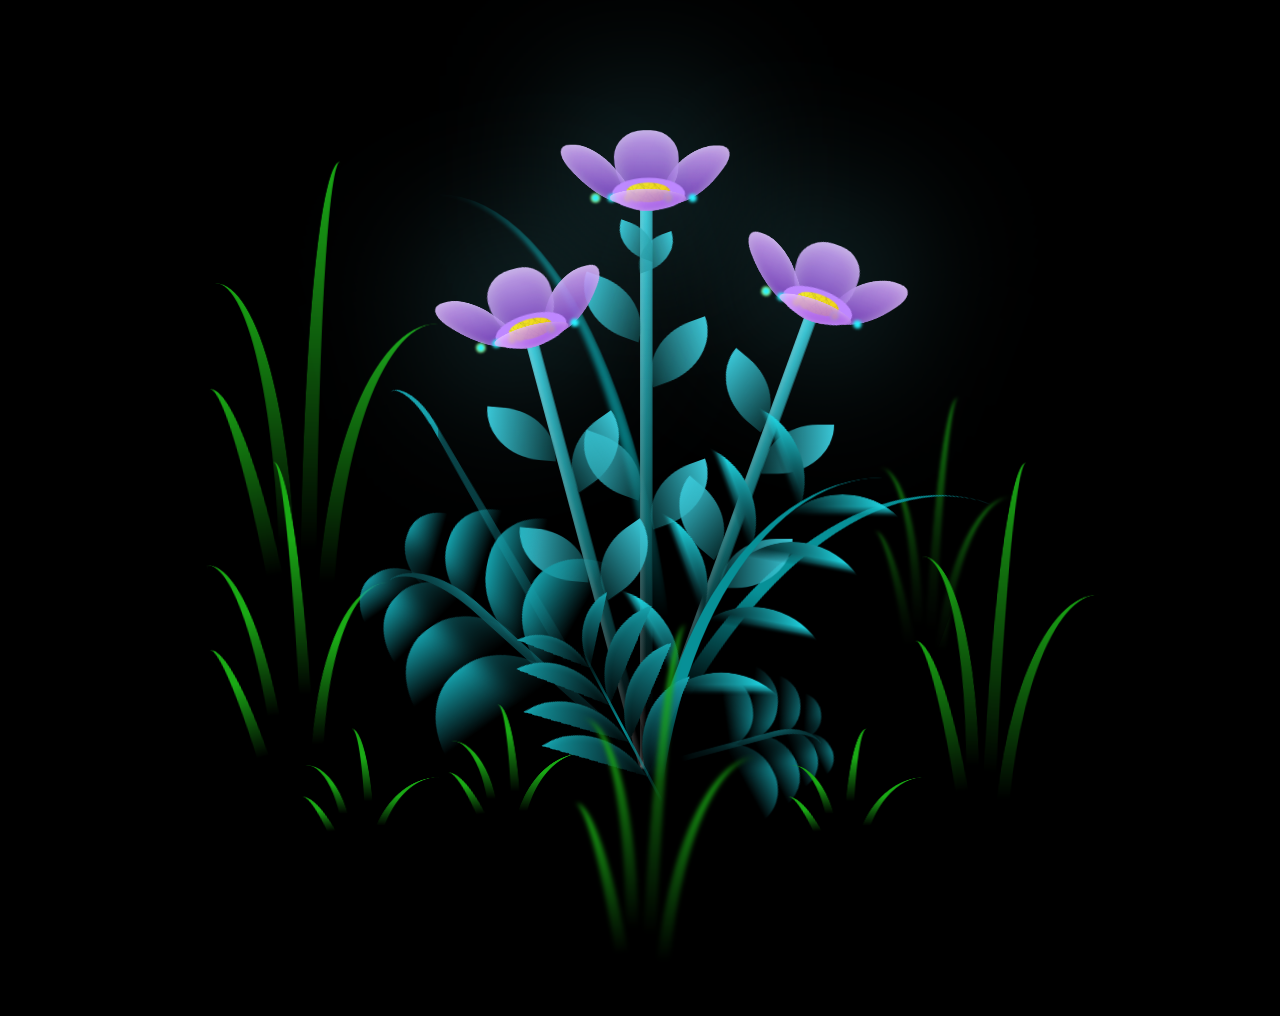
==== index.html @ c663fc02 "Rename flor.html to index.html" ====
﻿<!DOCTYPE html>
<html lang="en">
<head>
    <meta charset="UTF-8">
    <meta http-equiv="X-UA-Compatible" content="IE=edge">
    <meta name="viewport" content="width=device-width, initial-scale=1.0">
    <title>Flowers</title>
    <style>
*,
*::after,
*::before {
  padding: 0;
  margin: 0;
  box-sizing: border-box;
}

:root {
  --dark-color: #000;
}

body {
  display: flex;
  align-items: flex-end;
  justify-content: center;
  min-height: 100vh;
  background-color: var(--dark-color);
  overflow: hidden;
  perspective: 1000px;
  padding: 50px 0px;
}

.night {
  position: fixed;
  left: 50%;
  top: 0;
  transform: translateX(-50%);
  width: 100%;
  height: 100%;
  filter: blur(0.1vmin);
}

.flowers {
  position: relative;
  transform: scale(0.9);
}

.flower {
  position: absolute;
  bottom: 10vmin;
  transform-origin: bottom center;
  z-index: 10;
  --fl-speed: 0.8s;
}
.flower--1 {
  animation: moving-flower-1 4s linear infinite;
}
.flower--1 .flower__line {
  height: 70vmin;
  animation-delay: 0.3s;
}
.flower--1 .flower__line__leaf--1 {
  animation: blooming-leaf-right var(--fl-speed) 1.6s backwards;
}
.flower--1 .flower__line__leaf--2 {
  animation: blooming-leaf-right var(--fl-speed) 1.4s backwards;
}
.flower--1 .flower__line__leaf--3 {
  animation: blooming-leaf-left var(--fl-speed) 1.2s backwards;
}
.flower--1 .flower__line__leaf--4 {
  animation: blooming-leaf-left var(--fl-speed) 1s backwards;
}
.flower--1 .flower__line__leaf--5 {
  animation: blooming-leaf-right var(--fl-speed) 1.8s backwards;
}
.flower--1 .flower__line__leaf--6 {
  animation: blooming-leaf-left var(--fl-speed) 2s backwards;
}
.flower--2 {
  left: 50%;
  transform: rotate(20deg);
  animation: moving-flower-2 4s linear infinite;
}
.flower--2 .flower__line {
  height: 60vmin;
  animation-delay: 0.6s;
}
.flower--2 .flower__line__leaf--1 {
  animation: blooming-leaf-right var(--fl-speed) 1.9s backwards;
}
.flower--2 .flower__line__leaf--2 {
  animation: blooming-leaf-right var(--fl-speed) 1.7s backwards;
}
.flower--2 .flower__line__leaf--3 {
  animation: blooming-leaf-left var(--fl-speed) 1.5s backwards;
}
.flower--2 .flower__line__leaf--4 {
  animation: blooming-leaf-left var(--fl-speed) 1.3s backwards;
}
.flower--3 {
  left: 50%;
  transform: rotate(-15deg);
  animation: moving-flower-3 4s linear infinite;
}
.flower--3 .flower__line {
  animation-delay: 0.9s;
}
.flower--3 .flower__line__leaf--1 {
  animation: blooming-leaf-right var(--fl-speed) 2.5s backwards;
}
.flower--3 .flower__line__leaf--2 {
  animation: blooming-leaf-right var(--fl-speed) 2.3s backwards;
}
.flower--3 .flower__line__leaf--3 {
  animation: blooming-leaf-left var(--fl-speed) 2.1s backwards;
}
.flower--3 .flower__line__leaf--4 {
  animation: blooming-leaf-left var(--fl-speed) 1.9s backwards;
}
.flower__leafs {
  position: relative;
  animation: blooming-flower 2s backwards;
}
.flower__leafs--1 {
  animation-delay: 1.1s;
}
.flower__leafs--2 {
  animation-delay: 1.4s;
}
.flower__leafs--3 {
  animation-delay: 1.7s;
}
.flower__leafs::after {
  content: "";
  position: absolute;
  left: 0;
  top: 0;
  transform: translate(-50%, -100%);
  width: 8vmin;
  height: 8vmin;
  background-color: #6bf0ff;
  filter: blur(10vmin);
}
.flower__leaf {
  position: absolute;
  bottom: 0;
  left: 50%;
  width: 8vmin;
  height: 11vmin;
  border-radius: 51% 49% 47% 53%/44% 45% 55% 69%;
  background-color: #a7ffee;
  background-image: linear-gradient(to top, #54b8aa, #a7ffee);
  transform-origin: bottom center;
  opacity: 0.9;
  box-shadow: inset 0 0 2vmin rgba(255, 255, 255, 0.5);
}
.flower__leaf--1 {
  transform: translate(-10%, 1%) rotateY(40deg) rotateX(-50deg);
}
.flower__leaf--2 {
  transform: translate(-50%, -4%) rotateX(40deg);
}
.flower__leaf--3 {
  transform: translate(-90%, 0%) rotateY(45deg) rotateX(50deg);
}
.flower__leaf--4 {
  width: 8vmin;
  height: 8vmin;
  transform-origin: bottom left;
  border-radius: 4vmin 10vmin 4vmin 4vmin;
  transform: translate(0%, 18%) rotateX(70deg) rotate(-43deg);
  background-image: linear-gradient(to top, #39c6d6, #a7ffee);
  z-index: 1;
  opacity: 0.8;
}
.flower__white-circle {
  position: absolute;
  left: -3.5vmin;
  top: -3vmin;
  width: 9vmin;
  height: 4vmin;
  border-radius: 50%;
  background-color: #c77dff;
}
.flower__white-circle::after {
  content: "";
  position: absolute;
  left: 50%;
  top: 45%;
  transform: translate(-50%, -50%);
  width: 60%;
  height: 60%;
  border-radius: inherit;
  background-image: repeating-linear-gradient(300deg, rgba(0, 0, 0, 0.03) 0px, rgba(0, 0, 0, 0.03) 1px, transparent 1px, transparent 12px), repeating-linear-gradient(45deg, rgba(0, 0, 0, 0.03) 0px, rgba(0, 0, 0, 0.03) 1px, transparent 1px, transparent 12px), repeating-linear-gradient(67.5deg, rgba(0, 0, 0, 0.03) 0px, rgba(0, 0, 0, 0.03) 1px, transparent 1px, transparent 12px), repeating-linear-gradient(135deg, rgba(0, 0, 0, 0.03) 0px, rgba(0, 0, 0, 0.03) 1px, transparent 1px, transparent 12px), repeating-linear-gradient(45deg, rgba(0, 0, 0, 0.03) 0px, rgba(0, 0, 0, 0.03) 1px, transparent 1px, transparent 12px), repeating-linear-gradient(112.5deg, rgba(0, 0, 0, 0.03) 0px, rgba(0, 0, 0, 0.03) 1px, transparent 1px, transparent 12px), repeating-linear-gradient(112.5deg, rgba(0, 0, 0, 0.03) 0px, rgba(0, 0, 0, 0.03) 1px, transparent 1px, transparent 12px), repeating-linear-gradient(45deg, rgba(0, 0, 0, 0.03) 0px, rgba(0, 0, 0, 0.03) 1px, transparent 1px, transparent 12px), repeating-linear-gradient(22.5deg, rgba(0, 0, 0, 0.03) 0px, rgba(0, 0, 0, 0.03) 1px, transparent 1px, transparent 12px), repeating-linear-gradient(45deg, rgba(0, 0, 0, 0.03) 0px, rgba(0, 0, 0, 0.03) 1px, transparent 1px, transparent 12px), repeating-linear-gradient(22.5deg, rgba(0, 0, 0, 0.03) 0px, rgba(0, 0, 0, 0.03) 1px, transparent 1px, transparent 12px), repeating-linear-gradient(135deg, rgba(0, 0, 0, 0.03) 0px, rgba(0, 0, 0, 0.03) 1px, transparent 1px, transparent 12px), repeating-linear-gradient(157.5deg, rgba(0, 0, 0, 0.03) 0px, rgba(0, 0, 0, 0.03) 1px, transparent 1px, transparent 12px), repeating-linear-gradient(67.5deg, rgba(0, 0, 0, 0.03) 0px, rgba(0, 0, 0, 0.03) 1px, transparent 1px, transparent 12px), repeating-linear-gradient(67.5deg, rgba(0, 0, 0, 0.03) 0px, rgba(0, 0, 0, 0.03) 1px, transparent 1px, transparent 12px), linear-gradient(90deg, rgb(255, 235, 18), rgb(255, 206, 0));
}
.flower__line {
  height: 55vmin;
  width: 1.5vmin;
  background-image: linear-gradient(to left, rgba(0, 0, 0, 0.2), transparent, rgba(255, 255, 255, 0.2)), linear-gradient(to top, transparent 10%, #14757a, #39c6d6);
  box-shadow: inset 0 0 2px rgba(0, 0, 0, 0.5);
  animation: grow-flower-tree 4s backwards;
}
.flower__line__leaf {
  --w: 7vmin;
  --h: calc(var(--w) + 2vmin);
  position: absolute;
  top: 20%;
  left: 90%;
  width: var(--w);
  height: var(--h);
  border-top-right-radius: var(--h);
  border-bottom-left-radius: var(--h);
  background-image: linear-gradient(to top, rgba(20, 117, 122, 0.4), #39c6d6);
}
.flower__line__leaf--1 {
  transform: rotate(70deg) rotateY(30deg);
}
.flower__line__leaf--2 {
  top: 45%;
  transform: rotate(70deg) rotateY(30deg);
}
.flower__line__leaf--3, .flower__line__leaf--4, .flower__line__leaf--6 {
  border-top-right-radius: 0;
  border-bottom-left-radius: 0;
  border-top-left-radius: var(--h);
  border-bottom-right-radius: var(--h);
  left: -460%;
  top: 12%;
  transform: rotate(-70deg) rotateY(30deg);
}
.flower__line__leaf--4 {
  top: 40%;
}
.flower__line__leaf--5 {
  top: 0;
  transform-origin: left;
  transform: rotate(70deg) rotateY(30deg) scale(0.6);
}
.flower__line__leaf--6 {
  top: -2%;
  left: -450%;
  transform-origin: right;
  transform: rotate(-70deg) rotateY(30deg) scale(0.6);
}
.flower__light {
  position: absolute;
  bottom: 0vmin;
  width: 1vmin;
  height: 1vmin;
  background-color: rgb(255, 251, 0);
  border-radius: 50%;
  filter: blur(0.2vmin);
  animation: light-ans 4s linear infinite backwards;
}
.flower__light:nth-child(odd) {
  background-color: #23f0ff;
}
.flower__light--1 {
  left: -2vmin;
  animation-delay: 1s;
}
.flower__light--2 {
  left: 3vmin;
  animation-delay: 0.5s;
}
.flower__light--3 {
  left: -6vmin;
  animation-delay: 0.3s;
}
.flower__light--4 {
  left: 6vmin;
  animation-delay: 0.9s;
}
.flower__light--5 {
  left: -1vmin;
  animation-delay: 1.5s;
}
.flower__light--6 {
  left: -4vmin;
  animation-delay: 3s;
}
.flower__light--7 {
  left: 3vmin;
  animation-delay: 2s;
}
.flower__light--8 {
  left: -6vmin;
  animation-delay: 3.5s;
}
.flower__grass {
  --c: #159faa;
  --line-w: 1.5vmin;
  position: absolute;
  bottom: 12vmin;
  left: -7vmin;
  display: flex;
  flex-direction: column;
  align-items: flex-end;
  z-index: 20;
  transform-origin: bottom center;
  transform: rotate(-48deg) rotateY(40deg);
}
.flower__grass--1 {
  animation: moving-grass 2s linear infinite;
}
.flower__grass--2 {
  left: 2vmin;
  bottom: 10vmin;
  transform: scale(0.5) rotate(75deg) rotateX(10deg) rotateY(-200deg);
  opacity: 0.8;
  z-index: 0;
  animation: moving-grass--2 1.5s linear infinite;
}
.flower__grass--top {
  width: 7vmin;
  height: 10vmin;
  border-top-right-radius: 100%;
  border-right: var(--line-w) solid var(--c);
  transform-origin: bottom center;
  transform: rotate(-2deg);
}
.flower__grass--bottom {
  margin-top: -2px;
  width: var(--line-w);
  height: 25vmin;
  background-image: linear-gradient(to top, transparent, var(--c));
}
.flower__grass__leaf {
  --size: 10vmin;
  position: absolute;
  width: calc(var(--size) * 2.1);
  height: var(--size);
  border-top-left-radius: var(--size);
  border-top-right-radius: var(--size);
  background-image: linear-gradient(to top, transparent, transparent 30%, var(--c));
  z-index: 100;
}
.flower__grass__leaf--1 {
  top: -6%;
  left: 30%;
  --size: 6vmin;
  transform: rotate(-20deg);
  animation: growing-grass-ans--1 2s 2.6s backwards;
}
@keyframes growing-grass-ans--1 {
  0% {
    transform-origin: bottom left;
    transform: rotate(-20deg) scale(0);
  }
}
.flower__grass__leaf--2 {
  top: -5%;
  left: -110%;
  --size: 6vmin;
  transform: rotate(10deg);
  animation: growing-grass-ans--2 2s 2.4s linear backwards;
}
@keyframes growing-grass-ans--2 {
  0% {
    transform-origin: bottom right;
    transform: rotate(10deg) scale(0);
  }
}
.flower__grass__leaf--3 {
  top: 5%;
  left: 60%;
  --size: 8vmin;
  transform: rotate(-18deg) rotateX(-20deg);
  animation: growing-grass-ans--3 2s 2.2s linear backwards;
}
@keyframes growing-grass-ans--3 {
  0% {
    transform-origin: bottom left;
    transform: rotate(-18deg) rotateX(-20deg) scale(0);
  }
}
.flower__grass__leaf--4 {
  top: 6%;
  left: -135%;
  --size: 8vmin;
  transform: rotate(2deg);
  animation: growing-grass-ans--4 2s 2s linear backwards;
}
@keyframes growing-grass-ans--4 {
  0% {
    transform-origin: bottom right;
    transform: rotate(2deg) scale(0);
  }
}
.flower__grass__leaf--5 {
  top: 20%;
  left: 60%;
  --size: 10vmin;
  transform: rotate(-24deg) rotateX(-20deg);
  animation: growing-grass-ans--5 2s 1.8s linear backwards;
}
@keyframes growing-grass-ans--5 {
  0% {
    transform-origin: bottom left;
    transform: rotate(-24deg) rotateX(-20deg) scale(0);
  }
}
.flower__grass__leaf--6 {
  top: 22%;
  left: -180%;
  --size: 10vmin;
  transform: rotate(10deg);
  animation: growing-grass-ans--6 2s 1.6s linear backwards;
}
@keyframes growing-grass-ans--6 {
  0% {
    transform-origin: bottom right;
    transform: rotate(10deg) scale(0);
  }
}
.flower__grass__leaf--7 {
  top: 39%;
  left: 70%;
  --size: 10vmin;
  transform: rotate(-10deg);
  animation: growing-grass-ans--7 2s 1.4s linear backwards;
}
@keyframes growing-grass-ans--7 {
  0% {
    transform-origin: bottom left;
    transform: rotate(-10deg) scale(0);
  }
}
.flower__grass__leaf--8 {
  top: 40%;
  left: -215%;
  --size: 11vmin;
  transform: rotate(10deg);
  animation: growing-grass-ans--8 2s 1.2s linear backwards;
}
@keyframes growing-grass-ans--8 {
  0% {
    transform-origin: bottom right;
    transform: rotate(10deg) scale(0);
  }
}
.flower__grass__overlay {
  position: absolute;
  top: -10%;
  right: 0%;
  width: 100%;
  height: 100%;
  background-color: rgba(0, 0, 0, 0.6);
  filter: blur(1.5vmin);
  z-index: 100;
}
.flower__g-long {
  --w: 2vmin;
  --h: 6vmin;
  --c: #159faa;
  position: absolute;
  bottom: 10vmin;
  left: -3vmin;
  transform-origin: bottom center;
  transform: rotate(-30deg) rotateY(-20deg);
  display: flex;
  flex-direction: column;
  align-items: flex-end;
  animation: flower-g-long-ans 3s linear infinite;
}
@keyframes flower-g-long-ans {
  0%, 100% {
    transform: rotate(-30deg) rotateY(-20deg);
  }
  50% {
    transform: rotate(-32deg) rotateY(-20deg);
  }
}
.flower__g-long__top {
  top: calc(var(--h) * -1);
  width: calc(var(--w) + 1vmin);
  height: var(--h);
  border-top-right-radius: 100%;
  border-right: 0.7vmin solid var(--c);
  transform: translate(-0.7vmin, 1vmin);
}
.flower__g-long__bottom {
  width: var(--w);
  height: 50vmin;
  transform-origin: bottom center;
  background-image: linear-gradient(to top, transparent 30%, var(--c));
  box-shadow: inset 0 0 2px rgba(0, 0, 0, 0.5);
  clip-path: polygon(35% 0, 65% 1%, 100% 100%, 0% 100%);
}
.flower__g-right {
  position: absolute;
  bottom: 6vmin;
  left: -2vmin;
  transform-origin: bottom left;
  transform: rotate(20deg);
}
.flower__g-right .leaf {
  width: 30vmin;
  height: 50vmin;
  border-top-left-radius: 100%;
  border-left: 2vmin solid #079097;
  background-image: linear-gradient(to bottom, transparent, var(--dark-color) 60%);
  -webkit-mask-image: linear-gradient(to top, transparent 30%, #079097 60%);
}
.flower__g-right--1 {
  animation: flower-g-right-ans 2.5s linear infinite;
}
.flower__g-right--2 {
  left: 5vmin;
  transform: rotateY(-180deg);
  animation: flower-g-right-ans--2 3s linear infinite;
}
.flower__g-right--2 .leaf {
  height: 75vmin;
  filter: blur(0.3vmin);
  opacity: 0.8;
}
@keyframes flower-g-right-ans {
  0%, 100% {
    transform: rotate(20deg);
  }
  50% {
    transform: rotate(24deg) rotateX(-20deg);
  }
}
@keyframes flower-g-right-ans--2 {
  0%, 100% {
    transform: rotateY(-180deg) rotate(0deg) rotateX(-20deg);
  }
  50% {
    transform: rotateY(-180deg) rotate(6deg) rotateX(-20deg);
  }
}
.flower__g-front {
  position: absolute;
  bottom: 6vmin;
  left: 2.5vmin;
  z-index: 100;
  transform-origin: bottom center;
  transform: rotate(-28deg) rotateY(30deg) scale(1.04);
  animation: flower__g-front-ans 2s linear infinite;
}
@keyframes flower__g-front-ans {
  0%, 100% {
    transform: rotate(-28deg) rotateY(30deg) scale(1.04);
  }
  50% {
    transform: rotate(-35deg) rotateY(40deg) scale(1.04);
  }
}
.flower__g-front__line {
  width: 0.3vmin;
  height: 20vmin;
  background-image: linear-gradient(to top, transparent, #079097, transparent 100%);
  position: relative;
}
.flower__g-front__leaf-wrapper {
  position: absolute;
  top: 0;
  left: 0;
  transform-origin: bottom left;
  transform: rotate(10deg);
}
.flower__g-front__leaf-wrapper:nth-child(even) {
  left: 0vmin;
  transform: rotateY(-180deg) rotate(5deg);
  animation: flower__g-front__leaf-left-ans 1s ease-in backwards;
}
.flower__g-front__leaf-wrapper:nth-child(odd) {
  animation: flower__g-front__leaf-ans 1s ease-in backwards;
}
.flower__g-front__leaf-wrapper--1 {
  top: -8vmin;
  transform: scale(0.7);
  animation: flower__g-front__leaf-ans 1s 5.5s ease-in backwards !important;
}
.flower__g-front__leaf-wrapper--2 {
  top: -8vmin;
  transform: rotateY(-180deg) scale(0.7) !important;
  animation: flower__g-front__leaf-left-ans-2 1s 4.6s ease-in backwards !important;
}
.flower__g-front__leaf-wrapper--3 {
  top: -3vmin;
  animation: flower__g-front__leaf-ans 1s 4.6s ease-in backwards;
}
.flower__g-front__leaf-wrapper--4 {
  top: -3vmin;
  transform: rotateY(-180deg) scale(0.9) !important;
  animation: flower__g-front__leaf-left-ans-2 1s 4.6s ease-in backwards !important;
}
@keyframes flower__g-front__leaf-left-ans-2 {
  0% {
    transform: rotateY(-180deg) scale(0);
  }
}
.flower__g-front__leaf-wrapper--5, .flower__g-front__leaf-wrapper--6 {
  top: 2vmin;
}
.flower__g-front__leaf-wrapper--7, .flower__g-front__leaf-wrapper--8 {
  top: 6.5vmin;
}
.flower__g-front__leaf-wrapper--2 {
  animation-delay: 5.2s !important;
}
.flower__g-front__leaf-wrapper--3 {
  animation-delay: 4.9s !important;
}
.flower__g-front__leaf-wrapper--5 {
  animation-delay: 4.3s !important;
}
.flower__g-front__leaf-wrapper--6 {
  animation-delay: 4.1s !important;
}
.flower__g-front__leaf-wrapper--7 {
  animation-delay: 3.8s !important;
}
.flower__g-front__leaf-wrapper--8 {
  animation-delay: 3.5s !important;
}
@keyframes flower__g-front__leaf-ans {
  0% {
    transform: rotate(10deg) scale(0);
  }
}
@keyframes flower__g-front__leaf-left-ans {
  0% {
    transform: rotateY(-180deg) rotate(5deg) scale(0);
  }
}
.flower__g-front__leaf {
  width: 10vmin;
  height: 10vmin;
  border-radius: 100% 0% 0% 100%/100% 100% 0% 0%;
  box-shadow: inset 0 2px 1vmin hsla(184, 97%, 58%, 0.2);
  background-image: linear-gradient(to bottom left, transparent, var(--dark-color)), linear-gradient(to bottom right, #159faa 50%, transparent 50%, transparent);
  -webkit-mask-image: linear-gradient(to bottom right, #159faa 50%, transparent 50%, transparent);
  mask-image: linear-gradient(to bottom right, #159faa 50%, transparent 50%, transparent);
}
.flower__g-fr {
  position: absolute;
  bottom: -4vmin;
  left: vmin;
  transform-origin: bottom left;
  z-index: 10;
  animation: flower__g-fr-ans 2s linear infinite;
}
@keyframes flower__g-fr-ans {
  0%, 100% {
    transform: rotate(2deg);
  }
  50% {
    transform: rotate(4deg);
  }
}
.flower__g-fr .leaf {
  width: 30vmin;
  height: 50vmin;
  border-top-left-radius: 100%;
  border-left: 2vmin solid #079097;
  -webkit-mask-image: linear-gradient(to top, transparent 25%, #079097 50%);
  position: relative;
  z-index: 1;
}
.flower__g-fr__leaf {
  position: absolute;
  top: 0;
  left: 0;
  width: 10vmin;
  height: 10vmin;
  border-radius: 100% 0% 0% 100%/100% 100% 0% 0%;
  box-shadow: inset 0 2px 1vmin hsla(184, 97%, 58%, 0.2);
  background-image: linear-gradient(to bottom left, transparent, var(--dark-color) 98%), linear-gradient(to bottom right, #23f0ff 45%, transparent 50%, transparent);
  -webkit-mask-image: linear-gradient(135deg, #159faa 40%, transparent 50%, transparent);
}
.flower__g-fr__leaf--1 {
  left: 20vmin;
  transform: rotate(45deg);
  animation: flower__g-fr-leaft-ans-1 0.5s 5.2s linear backwards;
}
@keyframes flower__g-fr-leaft-ans-1 {
  0% {
    transform-origin: left;
    transform: rotate(45deg) scale(0);
  }
}
.flower__g-fr__leaf--2 {
  left: 12vmin;
  top: -7vmin;
  transform: rotate(25deg) rotateY(-180deg);
  animation: flower__g-fr-leaft-ans-6 0.5s 5s linear backwards;
}
.flower__g-fr__leaf--3 {
  left: 15vmin;
  top: 6vmin;
  transform: rotate(55deg);
  animation: flower__g-fr-leaft-ans-5 0.5s 4.8s linear backwards;
}
.flower__g-fr__leaf--4 {
  left: 6vmin;
  top: -2vmin;
  transform: rotate(25deg) rotateY(-180deg);
  animation: flower__g-fr-leaft-ans-6 0.5s 4.6s linear backwards;
}
.flower__g-fr__leaf--5 {
  left: 10vmin;
  top: 14vmin;
  transform: rotate(55deg);
  animation: flower__g-fr-leaft-ans-5 0.5s 4.4s linear backwards;
}
@keyframes flower__g-fr-leaft-ans-5 {
  0% {
    transform-origin: left;
    transform: rotate(55deg) scale(0);
  }
}
.flower__g-fr__leaf--6 {
  left: 0vmin;
  top: 6vmin;
  transform: rotate(25deg) rotateY(-180deg);
  animation: flower__g-fr-leaft-ans-6 0.5s 4.2s linear backwards;
}
@keyframes flower__g-fr-leaft-ans-6 {
  0% {
    transform-origin: right;
    transform: rotate(25deg) rotateY(-180deg) scale(0);
  }
}
.flower__g-fr__leaf--7 {
  left: 5vmin;
  top: 22vmin;
  transform: rotate(45deg);
  animation: flower__g-fr-leaft-ans-7 0.5s 4s linear backwards;
}
@keyframes flower__g-fr-leaft-ans-7 {
  0% {
    transform-origin: left;
    transform: rotate(45deg) scale(0);
  }
}
.flower__g-fr__leaf--8 {
  left: -4vmin;
  top: 15vmin;
  transform: rotate(15deg) rotateY(-180deg);
  animation: flower__g-fr-leaft-ans-8 0.5s 3.8s linear backwards;
}
@keyframes flower__g-fr-leaft-ans-8 {
  0% {
    transform-origin: right;
    transform: rotate(15deg) rotateY(-180deg) scale(0);
  }
}

.long-g {
  position: absolute;
  bottom: 25vmin;
  left: -42vmin;
  transform-origin: bottom left;
}
.long-g--1 {
  bottom: 0vmin;
  transform: scale(0.8) rotate(-5deg);
}
.long-g--1 .leaf {
  -webkit-mask-image: linear-gradient(to top, transparent 40%, #079097 80%) !important;
}
.long-g--1 .leaf--1 {
  --w: 5vmin;
  --h: 60vmin;
  left: -2vmin;
  transform: rotate(3deg) rotateY(-180deg);
}
.long-g--2, .long-g--3 {
  bottom: -3vmin;
  left: -35vmin;
  transform-origin: center;
  transform: scale(0.6) rotateX(60deg);
}
.long-g--2 .leaf, .long-g--3 .leaf {
  -webkit-mask-image: linear-gradient(to top, transparent 50%, #079097 80%) !important;
}
.long-g--2 .leaf--1, .long-g--3 .leaf--1 {
  left: -1vmin;
  transform: rotateY(-180deg);
}
.long-g--3 {
  left: -17vmin;
  bottom: 0vmin;
}
.long-g--3 .leaf {
  -webkit-mask-image: linear-gradient(to top, transparent 40%, #079097 80%) !important;
}
.long-g--4 {
  left: 25vmin;
  bottom: -3vmin;
  transform-origin: center;
  transform: scale(0.6) rotateX(60deg);
}
.long-g--4 .leaf {
  -webkit-mask-image: linear-gradient(to top, transparent 50%, #079097 80%) !important;
}
.long-g--5 {
  left: 42vmin;
  bottom: 0vmin;
  transform: scale(0.8) rotate(2deg);
}
.long-g--6 {
  left: 0vmin;
  bottom: -20vmin;
  z-index: 100;
  filter: blur(0.3vmin);
  transform: scale(0.8) rotate(2deg);
}
.long-g--7 {
  left: 35vmin;
  bottom: 20vmin;
  z-index: -1;
  filter: blur(0.3vmin);
  transform: scale(0.6) rotate(2deg);
  opacity: 0.7;
}
.long-g .leaf {
  --w: 15vmin;
  --h: 40vmin;
  --c: #1aaa15;
  position: absolute;
  bottom: 0;
  width: var(--w);
  height: var(--h);
  border-top-left-radius: 100%;
  border-left: 2vmin solid var(--c);
  -webkit-mask-image: linear-gradient(to top, transparent 20%, var(--dark-color));
  transform-origin: bottom center;
}
.long-g .leaf--0 {
  left: 2vmin;
  animation: leaf-ans-1 4s linear infinite;
}
.long-g .leaf--1 {
  --w: 5vmin;
  --h: 60vmin;
  animation: leaf-ans-1 4s linear infinite;
}
.long-g .leaf--2 {
  --w: 10vmin;
  --h: 40vmin;
  left: -0.5vmin;
  bottom: 5vmin;
  transform-origin: bottom left;
  transform: rotateY(-180deg);
  animation: leaf-ans-2 3s linear infinite;
}
.long-g .leaf--3 {
  --w: 5vmin;
  --h: 30vmin;
  left: -1vmin;
  bottom: 3.2vmin;
  transform-origin: bottom left;
  transform: rotate(-10deg) rotateY(-180deg);
  animation: leaf-ans-3 3s linear infinite;
}

@keyframes leaf-ans-1 {
  0%, 100% {
    transform: rotate(-5deg) scale(1);
  }
  50% {
    transform: rotate(5deg) scale(1.1);
  }
}
@keyframes leaf-ans-2 {
  0%, 100% {
    transform: rotateY(-180deg) rotate(5deg);
  }
  50% {
    transform: rotateY(-180deg) rotate(0deg) scale(1.1);
  }
}
@keyframes leaf-ans-3 {
  0%, 100% {
    transform: rotate(-10deg) rotateY(-180deg);
  }
  50% {
    transform: rotate(-20deg) rotateY(-180deg);
  }
}
.grow-ans {
  animation: grow-ans 2s var(--d) backwards;
}

@keyframes grow-ans {
  0% {
    transform: scale(0);
    opacity: 0;
  }
}
@keyframes light-ans {
  0% {
    opacity: 0;
    transform: translateY(0vmin);
  }
  25% {
    opacity: 1;
    transform: translateY(-5vmin) translateX(-2vmin);
  }
  50% {
    opacity: 1;
    transform: translateY(-15vmin) translateX(2vmin);
    filter: blur(0.2vmin);
  }
  75% {
    transform: translateY(-20vmin) translateX(-2vmin);
    filter: blur(0.2vmin);
  }
  100% {
    transform: translateY(-30vmin);
    opacity: 0;
    filter: blur(1vmin);
  }
}
@keyframes moving-flower-1 {
  0%, 100% {
    transform: rotate(2deg);
  }
  50% {
    transform: rotate(-2deg);
  }
}
@keyframes moving-flower-2 {
  0%, 100% {
    transform: rotate(18deg);
  }
  50% {
    transform: rotate(14deg);
  }
}
@keyframes moving-flower-3 {
  0%, 100% {
    transform: rotate(-18deg);
  }
  50% {
    transform: rotate(-20deg) rotateY(-10deg);
  }
}
@keyframes blooming-leaf-right {
  0% {
    transform-origin: left;
    transform: rotate(70deg) rotateY(30deg) scale(0);
  }
}
@keyframes blooming-leaf-left {
  0% {
    transform-origin: right;
    transform: rotate(-70deg) rotateY(30deg) scale(0);
  }
}
@keyframes grow-flower-tree {
  0% {
    height: 0;
    border-radius: 1vmin;
  }
}
@keyframes blooming-flower {
  0% {
    transform: scale(0);
  }
}
@keyframes moving-grass {
  0%, 100% {
    transform: rotate(-48deg) rotateY(40deg);
  }
  50% {
    transform: rotate(-50deg) rotateY(40deg);
  }
}
@keyframes moving-grass--2 {
  0%, 100% {
    transform: scale(0.5) rotate(75deg) rotateX(10deg) rotateY(-200deg);
  }
  50% {
    transform: scale(0.5) rotate(79deg) rotateX(10deg) rotateY(-200deg);
  }
}
.growing-grass {
  animation: growing-grass-ans 1s 2s backwards;
}

@keyframes growing-grass-ans {
  0% {
    transform: scale(0);
  }
}
.not-loaded * {
  animation-play-state: paused !important;
}

/*# sourceMappingURL=style.css.map */


/* Apenas a cor das petalas foi alterada para roxo. */
.flower__leaf {
  background-color: #c77dff;
  background-image: linear-gradient(to top, #7b2cbf, #e0aaff);
}

.flower__leaf--4 {
  background-image: linear-gradient(to top, #9d4edd, #e0aaff);
}
    </style>
</head>
<body class="not-loaded">

    <div class="night"></div>
    <div class="flowers">
      <div class="flower flower--1">
        <div class="flower__leafs flower__leafs--1">
          <div class="flower__leaf flower__leaf--1"></div>
          <div class="flower__leaf flower__leaf--2"></div>
          <div class="flower__leaf flower__leaf--3"></div>
          <div class="flower__leaf flower__leaf--4"></div>
          <div class="flower__white-circle"></div>
  
          <div class="flower__light flower__light--1"></div>
          <div class="flower__light flower__light--2"></div>
          <div class="flower__light flower__light--3"></div>
          <div class="flower__light flower__light--4"></div>
          <div class="flower__light flower__light--5"></div>
          <div class="flower__light flower__light--6"></div>
          <div class="flower__light flower__light--7"></div>
          <div class="flower__light flower__light--8"></div>
  
        </div>
        <div class="flower__line">
          <div class="flower__line__leaf flower__line__leaf--1"></div>
          <div class="flower__line__leaf flower__line__leaf--2"></div>
          <div class="flower__line__leaf flower__line__leaf--3"></div>
          <div class="flower__line__leaf flower__line__leaf--4"></div>
          <div class="flower__line__leaf flower__line__leaf--5"></div>
          <div class="flower__line__leaf flower__line__leaf--6"></div>
        </div>
      </div>
  
      <div class="flower flower--2">
        <div class="flower__leafs flower__leafs--2">
          <div class="flower__leaf flower__leaf--1"></div>
          <div class="flower__leaf flower__leaf--2"></div>
          <div class="flower__leaf flower__leaf--3"></div>
          <div class="flower__leaf flower__leaf--4"></div>
          <div class="flower__white-circle"></div>
  
          <div class="flower__light flower__light--1"></div>
          <div class="flower__light flower__light--2"></div>
          <div class="flower__light flower__light--3"></div>
          <div class="flower__light flower__light--4"></div>
          <div class="flower__light flower__light--5"></div>
          <div class="flower__light flower__light--6"></div>
          <div class="flower__light flower__light--7"></div>
          <div class="flower__light flower__light--8"></div>
  
        </div>
        <div class="flower__line">
          <div class="flower__line__leaf flower__line__leaf--1"></div>
          <div class="flower__line__leaf flower__line__leaf--2"></div>
          <div class="flower__line__leaf flower__line__leaf--3"></div>
          <div class="flower__line__leaf flower__line__leaf--4"></div>
        </div>
      </div>
  
      <div class="flower flower--3">
        <div class="flower__leafs flower__leafs--3">
          <div class="flower__leaf flower__leaf--1"></div>
          <div class="flower__leaf flower__leaf--2"></div>
          <div class="flower__leaf flower__leaf--3"></div>
          <div class="flower__leaf flower__leaf--4"></div>
          <div class="flower__white-circle"></div>
  
          <div class="flower__light flower__light--1"></div>
          <div class="flower__light flower__light--2"></div>
          <div class="flower__light flower__light--3"></div>
          <div class="flower__light flower__light--4"></div>
          <div class="flower__light flower__light--5"></div>
          <div class="flower__light flower__light--6"></div>
          <div class="flower__light flower__light--7"></div>
          <div class="flower__light flower__light--8"></div>
  
        </div>
        <div class="flower__line">
          <div class="flower__line__leaf flower__line__leaf--1"></div>
          <div class="flower__line__leaf flower__line__leaf--2"></div>
          <div class="flower__line__leaf flower__line__leaf--3"></div>
          <div class="flower__line__leaf flower__line__leaf--4"></div>
        </div>
      </div>
  
      <div class="grow-ans" style="--d:1.2s">
        <div class="flower__g-long">
          <div class="flower__g-long__top"></div>
          <div class="flower__g-long__bottom"></div>
        </div>
      </div>
  
      <div class="growing-grass">
        <div class="flower__grass flower__grass--1">
          <div class="flower__grass--top"></div>
          <div class="flower__grass--bottom"></div>
          <div class="flower__grass__leaf flower__grass__leaf--1"></div>
          <div class="flower__grass__leaf flower__grass__leaf--2"></div>
          <div class="flower__grass__leaf flower__grass__leaf--3"></div>
          <div class="flower__grass__leaf flower__grass__leaf--4"></div>
          <div class="flower__grass__leaf flower__grass__leaf--5"></div>
          <div class="flower__grass__leaf flower__grass__leaf--6"></div>
          <div class="flower__grass__leaf flower__grass__leaf--7"></div>
          <div class="flower__grass__leaf flower__grass__leaf--8"></div>
          <div class="flower__grass__overlay"></div>
        </div>
      </div>
  
      <div class="growing-grass">
        <div class="flower__grass flower__grass--2">
          <div class="flower__grass--top"></div>
          <div class="flower__grass--bottom"></div>
          <div class="flower__grass__leaf flower__grass__leaf--1"></div>
          <div class="flower__grass__leaf flower__grass__leaf--2"></div>
          <div class="flower__grass__leaf flower__grass__leaf--3"></div>
          <div class="flower__grass__leaf flower__grass__leaf--4"></div>
          <div class="flower__grass__leaf flower__grass__leaf--5"></div>
          <div class="flower__grass__leaf flower__grass__leaf--6"></div>
          <div class="flower__grass__leaf flower__grass__leaf--7"></div>
          <div class="flower__grass__leaf flower__grass__leaf--8"></div>
          <div class="flower__grass__overlay"></div>
        </div>
      </div>
  
      <div class="grow-ans" style="--d:2.4s">
        <div class="flower__g-right flower__g-right--1">
          <div class="leaf"></div>
        </div>
      </div>
  
      <div class="grow-ans" style="--d:2.8s">
        <div class="flower__g-right flower__g-right--2">
          <div class="leaf"></div>
        </div>
      </div>
  
      <div class="grow-ans" style="--d:2.8s">
        <div class="flower__g-front">
          <div class="flower__g-front__leaf-wrapper flower__g-front__leaf-wrapper--1">
            <div class="flower__g-front__leaf"></div>
          </div>
          <div class="flower__g-front__leaf-wrapper flower__g-front__leaf-wrapper--2">
            <div class="flower__g-front__leaf"></div>
          </div>
          <div class="flower__g-front__leaf-wrapper flower__g-front__leaf-wrapper--3">
            <div class="flower__g-front__leaf"></div>
          </div>
          <div class="flower__g-front__leaf-wrapper flower__g-front__leaf-wrapper--4">
            <div class="flower__g-front__leaf"></div>
          </div>
          <div class="flower__g-front__leaf-wrapper flower__g-front__leaf-wrapper--5">
            <div class="flower__g-front__leaf"></div>
          </div>
          <div class="flower__g-front__leaf-wrapper flower__g-front__leaf-wrapper--6">
            <div class="flower__g-front__leaf"></div>
          </div>
          <div class="flower__g-front__leaf-wrapper flower__g-front__leaf-wrapper--7">
            <div class="flower__g-front__leaf"></div>
          </div>
          <div class="flower__g-front__leaf-wrapper flower__g-front__leaf-wrapper--8">
            <div class="flower__g-front__leaf"></div>
          </div>
          <div class="flower__g-front__line"></div>
        </div>
      </div>
  
      <div class="grow-ans" style="--d:3.2s">
        <div class="flower__g-fr">
          <div class="leaf"></div>
          <div class="flower__g-fr__leaf flower__g-fr__leaf--1"></div>
          <div class="flower__g-fr__leaf flower__g-fr__leaf--2"></div>
          <div class="flower__g-fr__leaf flower__g-fr__leaf--3"></div>
          <div class="flower__g-fr__leaf flower__g-fr__leaf--4"></div>
          <div class="flower__g-fr__leaf flower__g-fr__leaf--5"></div>
          <div class="flower__g-fr__leaf flower__g-fr__leaf--6"></div>
          <div class="flower__g-fr__leaf flower__g-fr__leaf--7"></div>
          <div class="flower__g-fr__leaf flower__g-fr__leaf--8"></div>
        </div>
      </div>
  
      <div class="long-g long-g--0">
        <div class="grow-ans" style="--d:3s">
          <div class="leaf leaf--0"></div>
        </div>
        <div class="grow-ans" style="--d:2.2s">
          <div class="leaf leaf--1"></div>
        </div>
        <div class="grow-ans" style="--d:3.4s">
          <div class="leaf leaf--2"></div>
        </div>
        <div class="grow-ans" style="--d:3.6s">
          <div class="leaf leaf--3"></div>
        </div>
      </div>
  
      <div class="long-g long-g--1">
        <div class="grow-ans" style="--d:3.6s">
          <div class="leaf leaf--0"></div>
        </div>
        <div class="grow-ans" style="--d:3.8s">
          <div class="leaf leaf--1"></div>
        </div>
        <div class="grow-ans" style="--d:4s">
          <div class="leaf leaf--2"></div>
        </div>
        <div class="grow-ans" style="--d:4.2s">
          <div class="leaf leaf--3"></div>
        </div>
      </div>
  
      <div class="long-g long-g--2">
        <div class="grow-ans" style="--d:4s">
          <div class="leaf leaf--0"></div>
        </div>
        <div class="grow-ans" style="--d:4.2s">
          <div class="leaf leaf--1"></div>
        </div>
        <div class="grow-ans" style="--d:4.4s">
          <div class="leaf leaf--2"></div>
        </div>
        <div class="grow-ans" style="--d:4.6s">
          <div class="leaf leaf--3"></div>
        </div>
      </div>
  
      <div class="long-g long-g--3">
        <div class="grow-ans" style="--d:4s">
          <div class="leaf leaf--0"></div>
        </div>
        <div class="grow-ans" style="--d:4.2s">
          <div class="leaf leaf--1"></div>
        </div>
        <div class="grow-ans" style="--d:3s">
          <div class="leaf leaf--2"></div>
        </div>
        <div class="grow-ans" style="--d:3.6s">
          <div class="leaf leaf--3"></div>
        </div>
      </div>
  
      <div class="long-g long-g--4">
        <div class="grow-ans" style="--d:4s">
          <div class="leaf leaf--0"></div>
        </div>
        <div class="grow-ans" style="--d:4.2s">
          <div class="leaf leaf--1"></div>
        </div>
        <div class="grow-ans" style="--d:3s">
          <div class="leaf leaf--2"></div>
        </div>
        <div class="grow-ans" style="--d:3.6s">
          <div class="leaf leaf--3"></div>
        </div>
      </div>
  
      <div class="long-g long-g--5">
        <div class="grow-ans" style="--d:4s">
          <div class="leaf leaf--0"></div>
        </div>
        <div class="grow-ans" style="--d:4.2s">
          <div class="leaf leaf--1"></div>
        </div>
        <div class="grow-ans" style="--d:3s">
          <div class="leaf leaf--2"></div>
        </div>
        <div class="grow-ans" style="--d:3.6s">
          <div class="leaf leaf--3"></div>
        </div>
      </div>
  
      <div class="long-g long-g--6">
        <div class="grow-ans" style="--d:4.2s">
          <div class="leaf leaf--0"></div>
        </div>
        <div class="grow-ans" style="--d:4.4s">
          <div class="leaf leaf--1"></div>
        </div>
        <div class="grow-ans" style="--d:4.6s">
          <div class="leaf leaf--2"></div>
        </div>
        <div class="grow-ans" style="--d:4.8s">
          <div class="leaf leaf--3"></div>
        </div>
      </div>
  
      <div class="long-g long-g--7">
        <div class="grow-ans" style="--d:3s">
          <div class="leaf leaf--0"></div>
        </div>
        <div class="grow-ans" style="--d:3.2s">
          <div class="leaf leaf--1"></div>
        </div>
        <div class="grow-ans" style="--d:3.5s">
          <div class="leaf leaf--2"></div>
        </div>
        <div class="grow-ans" style="--d:3.6s">
          <div class="leaf leaf--3"></div>
        </div>
      </div>
    </div>

    <script type="text/javascript">
onload = () => {
    const c = setTimeout(() => {
      document.body.classList.remove("not-loaded");
      clearTimeout(c);
    }, 1000);
  };
    </script>
</body>
</html>
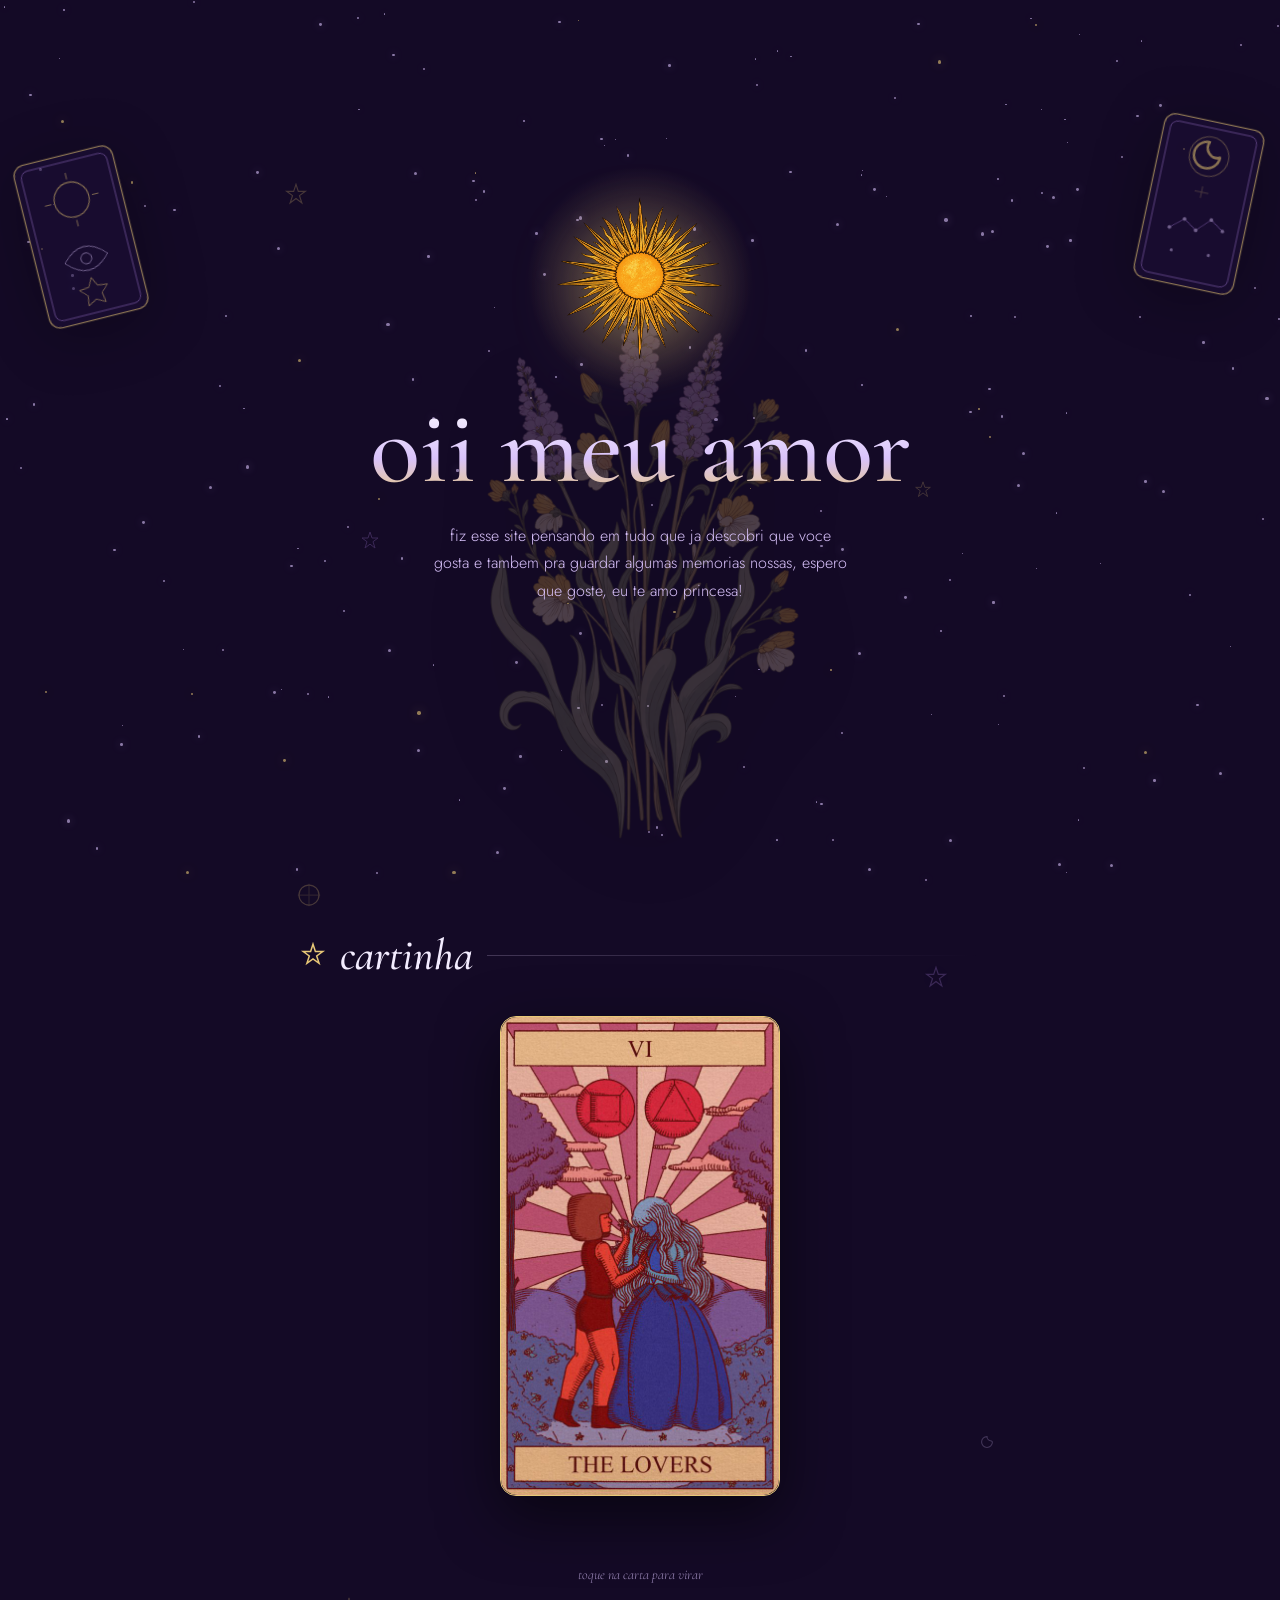
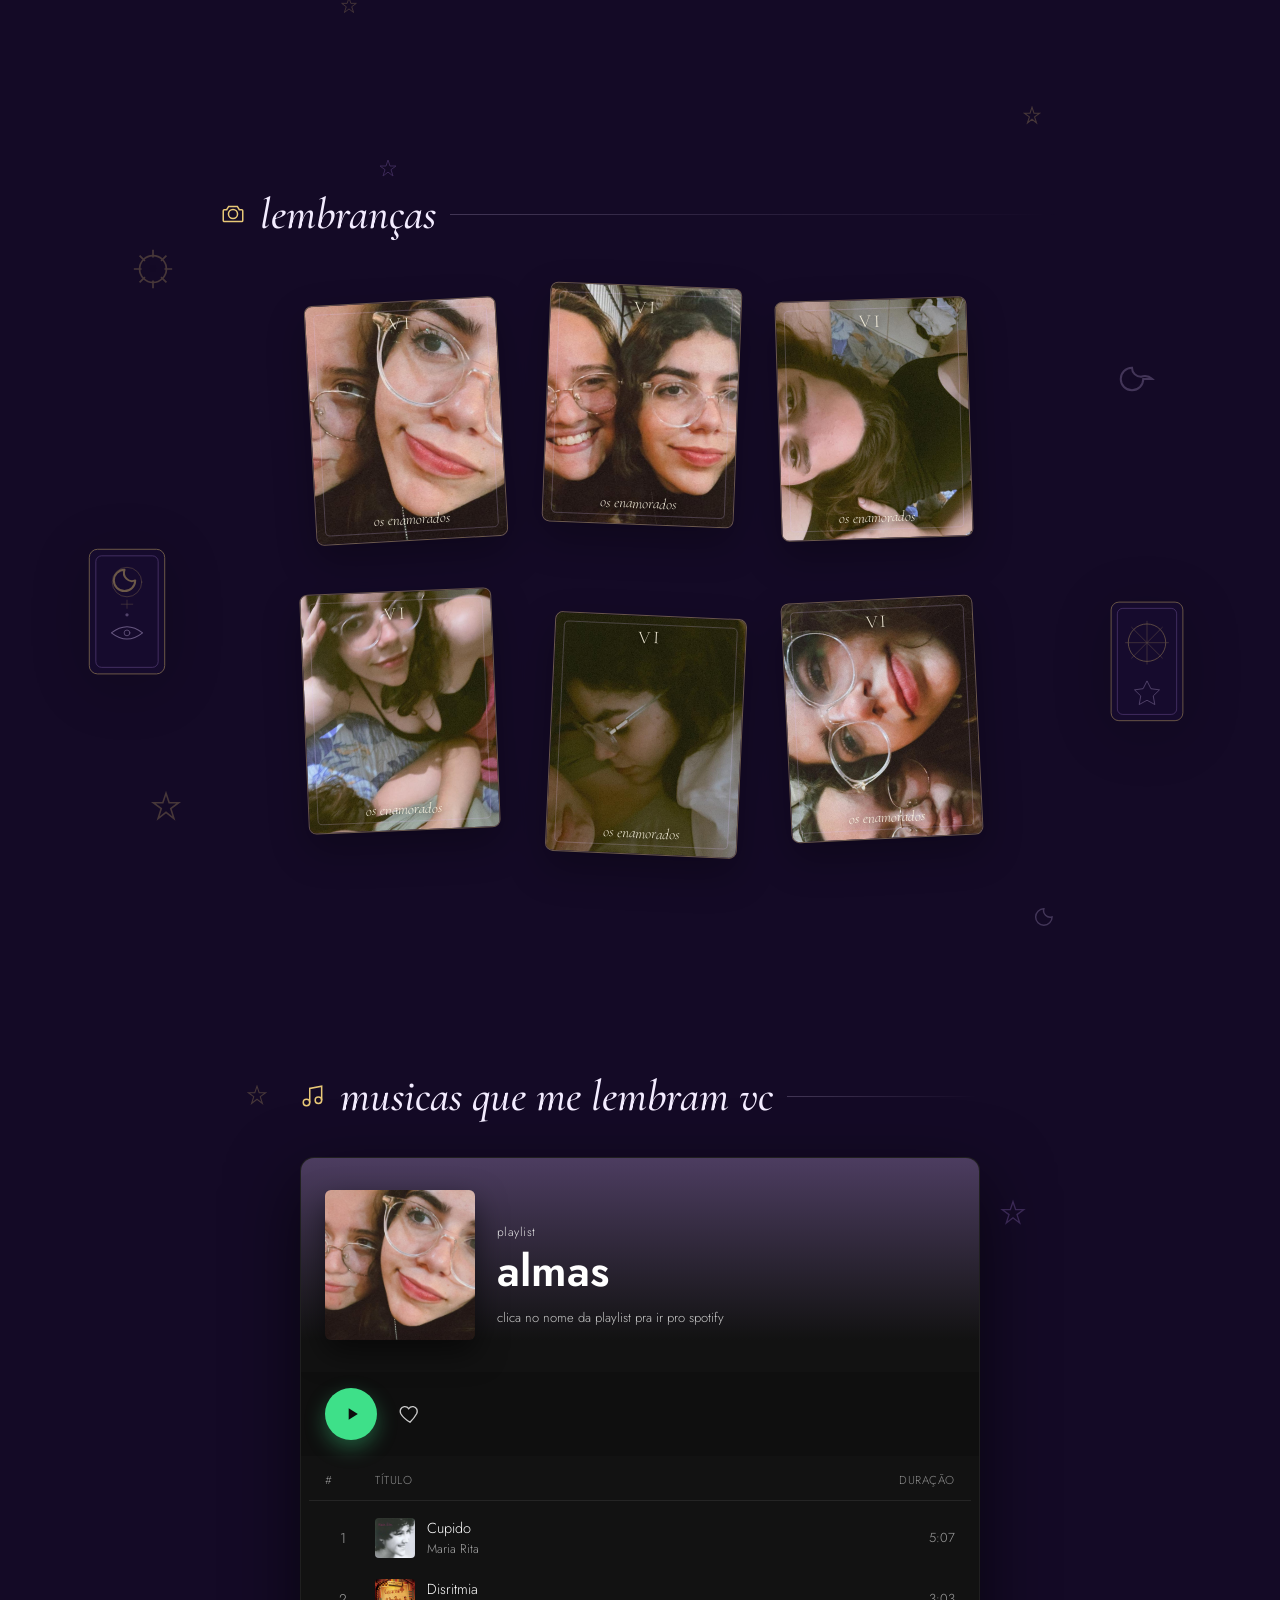
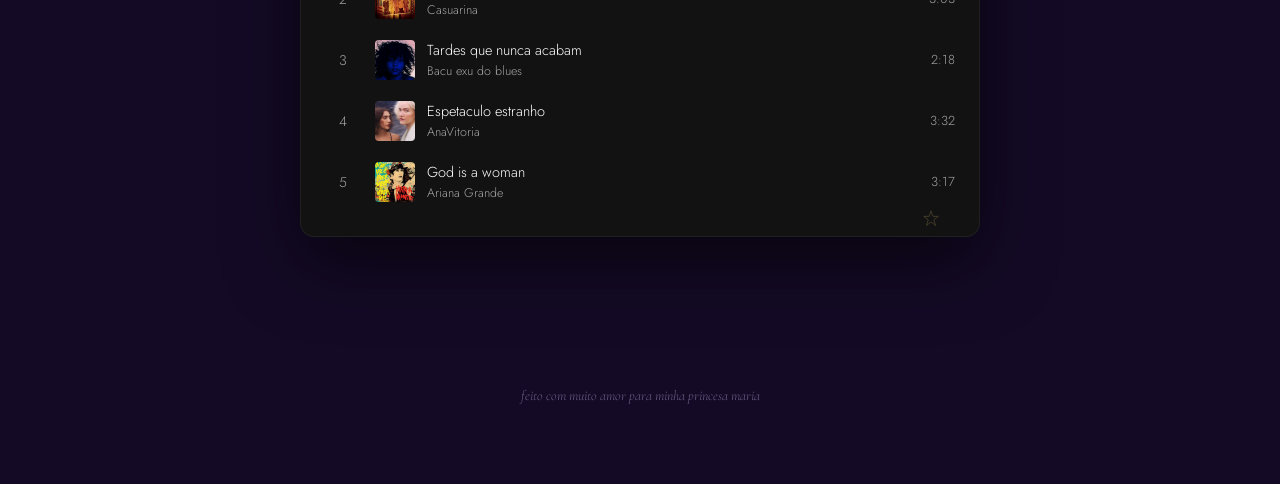
==== commit 1e71e7dd: "Add files via upload" ====
--- a/index.html
+++ b/index.html
@@ -1,1320 +1,548 @@
-﻿<!DOCTYPE html>
-<html lang="en">
-<head>
-    <meta charset="UTF-8">
-    <meta http-equiv="X-UA-Compatible" content="IE=edge">
-    <meta name="viewport" content="width=device-width, initial-scale=1.0">
-    <title>Flowers</title>
-    <style>
-*,
-*::after,
-*::before {
-  padding: 0;
-  margin: 0;
-  box-sizing: border-box;
-}
-
-:root {
-  --dark-color: #000;
-}
-
-body {
-  display: flex;
-  align-items: flex-end;
-  justify-content: center;
-  min-height: 100vh;
-  background-color: var(--dark-color);
-  overflow: hidden;
-  perspective: 1000px;
-  padding: 50px 0px;
-}
-
-.night {
-  position: fixed;
-  left: 50%;
-  top: 0;
-  transform: translateX(-50%);
-  width: 100%;
-  height: 100%;
-  filter: blur(0.1vmin);
-}
-
-.flowers {
-  position: relative;
-  transform: scale(0.9);
-}
-
-.flower {
-  position: absolute;
-  bottom: 10vmin;
-  transform-origin: bottom center;
-  z-index: 10;
-  --fl-speed: 0.8s;
-}
-.flower--1 {
-  animation: moving-flower-1 4s linear infinite;
-}
-.flower--1 .flower__line {
-  height: 70vmin;
-  animation-delay: 0.3s;
-}
-.flower--1 .flower__line__leaf--1 {
-  animation: blooming-leaf-right var(--fl-speed) 1.6s backwards;
-}
-.flower--1 .flower__line__leaf--2 {
-  animation: blooming-leaf-right var(--fl-speed) 1.4s backwards;
-}
-.flower--1 .flower__line__leaf--3 {
-  animation: blooming-leaf-left var(--fl-speed) 1.2s backwards;
-}
-.flower--1 .flower__line__leaf--4 {
-  animation: blooming-leaf-left var(--fl-speed) 1s backwards;
-}
-.flower--1 .flower__line__leaf--5 {
-  animation: blooming-leaf-right var(--fl-speed) 1.8s backwards;
-}
-.flower--1 .flower__line__leaf--6 {
-  animation: blooming-leaf-left var(--fl-speed) 2s backwards;
-}
-.flower--2 {
-  left: 50%;
-  transform: rotate(20deg);
-  animation: moving-flower-2 4s linear infinite;
-}
-.flower--2 .flower__line {
-  height: 60vmin;
-  animation-delay: 0.6s;
-}
-.flower--2 .flower__line__leaf--1 {
-  animation: blooming-leaf-right var(--fl-speed) 1.9s backwards;
-}
-.flower--2 .flower__line__leaf--2 {
-  animation: blooming-leaf-right var(--fl-speed) 1.7s backwards;
-}
-.flower--2 .flower__line__leaf--3 {
-  animation: blooming-leaf-left var(--fl-speed) 1.5s backwards;
-}
-.flower--2 .flower__line__leaf--4 {
-  animation: blooming-leaf-left var(--fl-speed) 1.3s backwards;
-}
-.flower--3 {
-  left: 50%;
-  transform: rotate(-15deg);
-  animation: moving-flower-3 4s linear infinite;
-}
-.flower--3 .flower__line {
-  animation-delay: 0.9s;
-}
-.flower--3 .flower__line__leaf--1 {
-  animation: blooming-leaf-right var(--fl-speed) 2.5s backwards;
-}
-.flower--3 .flower__line__leaf--2 {
-  animation: blooming-leaf-right var(--fl-speed) 2.3s backwards;
-}
-.flower--3 .flower__line__leaf--3 {
-  animation: blooming-leaf-left var(--fl-speed) 2.1s backwards;
-}
-.flower--3 .flower__line__leaf--4 {
-  animation: blooming-leaf-left var(--fl-speed) 1.9s backwards;
-}
-.flower__leafs {
-  position: relative;
-  animation: blooming-flower 2s backwards;
-}
-.flower__leafs--1 {
-  animation-delay: 1.1s;
-}
-.flower__leafs--2 {
-  animation-delay: 1.4s;
-}
-.flower__leafs--3 {
-  animation-delay: 1.7s;
-}
-.flower__leafs::after {
-  content: "";
-  position: absolute;
-  left: 0;
-  top: 0;
-  transform: translate(-50%, -100%);
-  width: 8vmin;
-  height: 8vmin;
-  background-color: #6bf0ff;
-  filter: blur(10vmin);
-}
-.flower__leaf {
-  position: absolute;
-  bottom: 0;
-  left: 50%;
-  width: 8vmin;
-  height: 11vmin;
-  border-radius: 51% 49% 47% 53%/44% 45% 55% 69%;
-  background-color: #a7ffee;
-  background-image: linear-gradient(to top, #54b8aa, #a7ffee);
-  transform-origin: bottom center;
-  opacity: 0.9;
-  box-shadow: inset 0 0 2vmin rgba(255, 255, 255, 0.5);
-}
-.flower__leaf--1 {
-  transform: translate(-10%, 1%) rotateY(40deg) rotateX(-50deg);
-}
-.flower__leaf--2 {
-  transform: translate(-50%, -4%) rotateX(40deg);
-}
-.flower__leaf--3 {
-  transform: translate(-90%, 0%) rotateY(45deg) rotateX(50deg);
-}
-.flower__leaf--4 {
-  width: 8vmin;
-  height: 8vmin;
-  transform-origin: bottom left;
-  border-radius: 4vmin 10vmin 4vmin 4vmin;
-  transform: translate(0%, 18%) rotateX(70deg) rotate(-43deg);
-  background-image: linear-gradient(to top, #39c6d6, #a7ffee);
-  z-index: 1;
-  opacity: 0.8;
-}
-.flower__white-circle {
-  position: absolute;
-  left: -3.5vmin;
-  top: -3vmin;
-  width: 9vmin;
-  height: 4vmin;
-  border-radius: 50%;
-  background-color: #c77dff;
-}
-.flower__white-circle::after {
-  content: "";
-  position: absolute;
-  left: 50%;
-  top: 45%;
-  transform: translate(-50%, -50%);
-  width: 60%;
-  height: 60%;
-  border-radius: inherit;
-  background-image: repeating-linear-gradient(300deg, rgba(0, 0, 0, 0.03) 0px, rgba(0, 0, 0, 0.03) 1px, transparent 1px, transparent 12px), repeating-linear-gradient(45deg, rgba(0, 0, 0, 0.03) 0px, rgba(0, 0, 0, 0.03) 1px, transparent 1px, transparent 12px), repeating-linear-gradient(67.5deg, rgba(0, 0, 0, 0.03) 0px, rgba(0, 0, 0, 0.03) 1px, transparent 1px, transparent 12px), repeating-linear-gradient(135deg, rgba(0, 0, 0, 0.03) 0px, rgba(0, 0, 0, 0.03) 1px, transparent 1px, transparent 12px), repeating-linear-gradient(45deg, rgba(0, 0, 0, 0.03) 0px, rgba(0, 0, 0, 0.03) 1px, transparent 1px, transparent 12px), repeating-linear-gradient(112.5deg, rgba(0, 0, 0, 0.03) 0px, rgba(0, 0, 0, 0.03) 1px, transparent 1px, transparent 12px), repeating-linear-gradient(112.5deg, rgba(0, 0, 0, 0.03) 0px, rgba(0, 0, 0, 0.03) 1px, transparent 1px, transparent 12px), repeating-linear-gradient(45deg, rgba(0, 0, 0, 0.03) 0px, rgba(0, 0, 0, 0.03) 1px, transparent 1px, transparent 12px), repeating-linear-gradient(22.5deg, rgba(0, 0, 0, 0.03) 0px, rgba(0, 0, 0, 0.03) 1px, transparent 1px, transparent 12px), repeating-linear-gradient(45deg, rgba(0, 0, 0, 0.03) 0px, rgba(0, 0, 0, 0.03) 1px, transparent 1px, transparent 12px), repeating-linear-gradient(22.5deg, rgba(0, 0, 0, 0.03) 0px, rgba(0, 0, 0, 0.03) 1px, transparent 1px, transparent 12px), repeating-linear-gradient(135deg, rgba(0, 0, 0, 0.03) 0px, rgba(0, 0, 0, 0.03) 1px, transparent 1px, transparent 12px), repeating-linear-gradient(157.5deg, rgba(0, 0, 0, 0.03) 0px, rgba(0, 0, 0, 0.03) 1px, transparent 1px, transparent 12px), repeating-linear-gradient(67.5deg, rgba(0, 0, 0, 0.03) 0px, rgba(0, 0, 0, 0.03) 1px, transparent 1px, transparent 12px), repeating-linear-gradient(67.5deg, rgba(0, 0, 0, 0.03) 0px, rgba(0, 0, 0, 0.03) 1px, transparent 1px, transparent 12px), linear-gradient(90deg, rgb(255, 235, 18), rgb(255, 206, 0));
-}
-.flower__line {
-  height: 55vmin;
-  width: 1.5vmin;
-  background-image: linear-gradient(to left, rgba(0, 0, 0, 0.2), transparent, rgba(255, 255, 255, 0.2)), linear-gradient(to top, transparent 10%, #14757a, #39c6d6);
-  box-shadow: inset 0 0 2px rgba(0, 0, 0, 0.5);
-  animation: grow-flower-tree 4s backwards;
-}
-.flower__line__leaf {
-  --w: 7vmin;
-  --h: calc(var(--w) + 2vmin);
-  position: absolute;
-  top: 20%;
-  left: 90%;
-  width: var(--w);
-  height: var(--h);
-  border-top-right-radius: var(--h);
-  border-bottom-left-radius: var(--h);
-  background-image: linear-gradient(to top, rgba(20, 117, 122, 0.4), #39c6d6);
-}
-.flower__line__leaf--1 {
-  transform: rotate(70deg) rotateY(30deg);
-}
-.flower__line__leaf--2 {
-  top: 45%;
-  transform: rotate(70deg) rotateY(30deg);
-}
-.flower__line__leaf--3, .flower__line__leaf--4, .flower__line__leaf--6 {
-  border-top-right-radius: 0;
-  border-bottom-left-radius: 0;
-  border-top-left-radius: var(--h);
-  border-bottom-right-radius: var(--h);
-  left: -460%;
-  top: 12%;
-  transform: rotate(-70deg) rotateY(30deg);
-}
-.flower__line__leaf--4 {
-  top: 40%;
-}
-.flower__line__leaf--5 {
-  top: 0;
-  transform-origin: left;
-  transform: rotate(70deg) rotateY(30deg) scale(0.6);
-}
-.flower__line__leaf--6 {
-  top: -2%;
-  left: -450%;
-  transform-origin: right;
-  transform: rotate(-70deg) rotateY(30deg) scale(0.6);
-}
-.flower__light {
-  position: absolute;
-  bottom: 0vmin;
-  width: 1vmin;
-  height: 1vmin;
-  background-color: rgb(255, 251, 0);
-  border-radius: 50%;
-  filter: blur(0.2vmin);
-  animation: light-ans 4s linear infinite backwards;
-}
-.flower__light:nth-child(odd) {
-  background-color: #23f0ff;
-}
-.flower__light--1 {
-  left: -2vmin;
-  animation-delay: 1s;
-}
-.flower__light--2 {
-  left: 3vmin;
-  animation-delay: 0.5s;
-}
-.flower__light--3 {
-  left: -6vmin;
-  animation-delay: 0.3s;
-}
-.flower__light--4 {
-  left: 6vmin;
-  animation-delay: 0.9s;
-}
-.flower__light--5 {
-  left: -1vmin;
-  animation-delay: 1.5s;
-}
-.flower__light--6 {
-  left: -4vmin;
-  animation-delay: 3s;
-}
-.flower__light--7 {
-  left: 3vmin;
-  animation-delay: 2s;
-}
-.flower__light--8 {
-  left: -6vmin;
-  animation-delay: 3.5s;
-}
-.flower__grass {
-  --c: #159faa;
-  --line-w: 1.5vmin;
-  position: absolute;
-  bottom: 12vmin;
-  left: -7vmin;
-  display: flex;
-  flex-direction: column;
-  align-items: flex-end;
-  z-index: 20;
-  transform-origin: bottom center;
-  transform: rotate(-48deg) rotateY(40deg);
-}
-.flower__grass--1 {
-  animation: moving-grass 2s linear infinite;
-}
-.flower__grass--2 {
-  left: 2vmin;
-  bottom: 10vmin;
-  transform: scale(0.5) rotate(75deg) rotateX(10deg) rotateY(-200deg);
-  opacity: 0.8;
-  z-index: 0;
-  animation: moving-grass--2 1.5s linear infinite;
-}
-.flower__grass--top {
-  width: 7vmin;
-  height: 10vmin;
-  border-top-right-radius: 100%;
-  border-right: var(--line-w) solid var(--c);
-  transform-origin: bottom center;
-  transform: rotate(-2deg);
-}
-.flower__grass--bottom {
-  margin-top: -2px;
-  width: var(--line-w);
-  height: 25vmin;
-  background-image: linear-gradient(to top, transparent, var(--c));
-}
-.flower__grass__leaf {
-  --size: 10vmin;
-  position: absolute;
-  width: calc(var(--size) * 2.1);
-  height: var(--size);
-  border-top-left-radius: var(--size);
-  border-top-right-radius: var(--size);
-  background-image: linear-gradient(to top, transparent, transparent 30%, var(--c));
-  z-index: 100;
-}
-.flower__grass__leaf--1 {
-  top: -6%;
-  left: 30%;
-  --size: 6vmin;
-  transform: rotate(-20deg);
-  animation: growing-grass-ans--1 2s 2.6s backwards;
-}
-@keyframes growing-grass-ans--1 {
-  0% {
-    transform-origin: bottom left;
-    transform: rotate(-20deg) scale(0);
-  }
-}
-.flower__grass__leaf--2 {
-  top: -5%;
-  left: -110%;
-  --size: 6vmin;
-  transform: rotate(10deg);
-  animation: growing-grass-ans--2 2s 2.4s linear backwards;
-}
-@keyframes growing-grass-ans--2 {
-  0% {
-    transform-origin: bottom right;
-    transform: rotate(10deg) scale(0);
-  }
-}
-.flower__grass__leaf--3 {
-  top: 5%;
-  left: 60%;
-  --size: 8vmin;
-  transform: rotate(-18deg) rotateX(-20deg);
-  animation: growing-grass-ans--3 2s 2.2s linear backwards;
-}
-@keyframes growing-grass-ans--3 {
-  0% {
-    transform-origin: bottom left;
-    transform: rotate(-18deg) rotateX(-20deg) scale(0);
-  }
-}
-.flower__grass__leaf--4 {
-  top: 6%;
-  left: -135%;
-  --size: 8vmin;
-  transform: rotate(2deg);
-  animation: growing-grass-ans--4 2s 2s linear backwards;
-}
-@keyframes growing-grass-ans--4 {
-  0% {
-    transform-origin: bottom right;
-    transform: rotate(2deg) scale(0);
-  }
-}
-.flower__grass__leaf--5 {
-  top: 20%;
-  left: 60%;
-  --size: 10vmin;
-  transform: rotate(-24deg) rotateX(-20deg);
-  animation: growing-grass-ans--5 2s 1.8s linear backwards;
-}
-@keyframes growing-grass-ans--5 {
-  0% {
-    transform-origin: bottom left;
-    transform: rotate(-24deg) rotateX(-20deg) scale(0);
-  }
-}
-.flower__grass__leaf--6 {
-  top: 22%;
-  left: -180%;
-  --size: 10vmin;
-  transform: rotate(10deg);
-  animation: growing-grass-ans--6 2s 1.6s linear backwards;
-}
-@keyframes growing-grass-ans--6 {
-  0% {
-    transform-origin: bottom right;
-    transform: rotate(10deg) scale(0);
-  }
-}
-.flower__grass__leaf--7 {
-  top: 39%;
-  left: 70%;
-  --size: 10vmin;
-  transform: rotate(-10deg);
-  animation: growing-grass-ans--7 2s 1.4s linear backwards;
-}
-@keyframes growing-grass-ans--7 {
-  0% {
-    transform-origin: bottom left;
-    transform: rotate(-10deg) scale(0);
-  }
-}
-.flower__grass__leaf--8 {
-  top: 40%;
-  left: -215%;
-  --size: 11vmin;
-  transform: rotate(10deg);
-  animation: growing-grass-ans--8 2s 1.2s linear backwards;
-}
-@keyframes growing-grass-ans--8 {
-  0% {
-    transform-origin: bottom right;
-    transform: rotate(10deg) scale(0);
-  }
-}
-.flower__grass__overlay {
-  position: absolute;
-  top: -10%;
-  right: 0%;
-  width: 100%;
-  height: 100%;
-  background-color: rgba(0, 0, 0, 0.6);
-  filter: blur(1.5vmin);
-  z-index: 100;
-}
-.flower__g-long {
-  --w: 2vmin;
-  --h: 6vmin;
-  --c: #159faa;
-  position: absolute;
-  bottom: 10vmin;
-  left: -3vmin;
-  transform-origin: bottom center;
-  transform: rotate(-30deg) rotateY(-20deg);
-  display: flex;
-  flex-direction: column;
-  align-items: flex-end;
-  animation: flower-g-long-ans 3s linear infinite;
-}
-@keyframes flower-g-long-ans {
-  0%, 100% {
-    transform: rotate(-30deg) rotateY(-20deg);
-  }
-  50% {
-    transform: rotate(-32deg) rotateY(-20deg);
-  }
-}
-.flower__g-long__top {
-  top: calc(var(--h) * -1);
-  width: calc(var(--w) + 1vmin);
-  height: var(--h);
-  border-top-right-radius: 100%;
-  border-right: 0.7vmin solid var(--c);
-  transform: translate(-0.7vmin, 1vmin);
-}
-.flower__g-long__bottom {
-  width: var(--w);
-  height: 50vmin;
-  transform-origin: bottom center;
-  background-image: linear-gradient(to top, transparent 30%, var(--c));
-  box-shadow: inset 0 0 2px rgba(0, 0, 0, 0.5);
-  clip-path: polygon(35% 0, 65% 1%, 100% 100%, 0% 100%);
-}
-.flower__g-right {
-  position: absolute;
-  bottom: 6vmin;
-  left: -2vmin;
-  transform-origin: bottom left;
-  transform: rotate(20deg);
-}
-.flower__g-right .leaf {
-  width: 30vmin;
-  height: 50vmin;
-  border-top-left-radius: 100%;
-  border-left: 2vmin solid #079097;
-  background-image: linear-gradient(to bottom, transparent, var(--dark-color) 60%);
-  -webkit-mask-image: linear-gradient(to top, transparent 30%, #079097 60%);
-}
-.flower__g-right--1 {
-  animation: flower-g-right-ans 2.5s linear infinite;
-}
-.flower__g-right--2 {
-  left: 5vmin;
-  transform: rotateY(-180deg);
-  animation: flower-g-right-ans--2 3s linear infinite;
-}
-.flower__g-right--2 .leaf {
-  height: 75vmin;
-  filter: blur(0.3vmin);
-  opacity: 0.8;
-}
-@keyframes flower-g-right-ans {
-  0%, 100% {
-    transform: rotate(20deg);
-  }
-  50% {
-    transform: rotate(24deg) rotateX(-20deg);
-  }
-}
-@keyframes flower-g-right-ans--2 {
-  0%, 100% {
-    transform: rotateY(-180deg) rotate(0deg) rotateX(-20deg);
-  }
-  50% {
-    transform: rotateY(-180deg) rotate(6deg) rotateX(-20deg);
-  }
-}
-.flower__g-front {
-  position: absolute;
-  bottom: 6vmin;
-  left: 2.5vmin;
-  z-index: 100;
-  transform-origin: bottom center;
-  transform: rotate(-28deg) rotateY(30deg) scale(1.04);
-  animation: flower__g-front-ans 2s linear infinite;
-}
-@keyframes flower__g-front-ans {
-  0%, 100% {
-    transform: rotate(-28deg) rotateY(30deg) scale(1.04);
-  }
-  50% {
-    transform: rotate(-35deg) rotateY(40deg) scale(1.04);
-  }
-}
-.flower__g-front__line {
-  width: 0.3vmin;
-  height: 20vmin;
-  background-image: linear-gradient(to top, transparent, #079097, transparent 100%);
-  position: relative;
-}
-.flower__g-front__leaf-wrapper {
-  position: absolute;
-  top: 0;
-  left: 0;
-  transform-origin: bottom left;
-  transform: rotate(10deg);
-}
-.flower__g-front__leaf-wrapper:nth-child(even) {
-  left: 0vmin;
-  transform: rotateY(-180deg) rotate(5deg);
-  animation: flower__g-front__leaf-left-ans 1s ease-in backwards;
-}
-.flower__g-front__leaf-wrapper:nth-child(odd) {
-  animation: flower__g-front__leaf-ans 1s ease-in backwards;
-}
-.flower__g-front__leaf-wrapper--1 {
-  top: -8vmin;
-  transform: scale(0.7);
-  animation: flower__g-front__leaf-ans 1s 5.5s ease-in backwards !important;
-}
-.flower__g-front__leaf-wrapper--2 {
-  top: -8vmin;
-  transform: rotateY(-180deg) scale(0.7) !important;
-  animation: flower__g-front__leaf-left-ans-2 1s 4.6s ease-in backwards !important;
-}
-.flower__g-front__leaf-wrapper--3 {
-  top: -3vmin;
-  animation: flower__g-front__leaf-ans 1s 4.6s ease-in backwards;
-}
-.flower__g-front__leaf-wrapper--4 {
-  top: -3vmin;
-  transform: rotateY(-180deg) scale(0.9) !important;
-  animation: flower__g-front__leaf-left-ans-2 1s 4.6s ease-in backwards !important;
-}
-@keyframes flower__g-front__leaf-left-ans-2 {
-  0% {
-    transform: rotateY(-180deg) scale(0);
-  }
-}
-.flower__g-front__leaf-wrapper--5, .flower__g-front__leaf-wrapper--6 {
-  top: 2vmin;
-}
-.flower__g-front__leaf-wrapper--7, .flower__g-front__leaf-wrapper--8 {
-  top: 6.5vmin;
-}
-.flower__g-front__leaf-wrapper--2 {
-  animation-delay: 5.2s !important;
-}
-.flower__g-front__leaf-wrapper--3 {
-  animation-delay: 4.9s !important;
-}
-.flower__g-front__leaf-wrapper--5 {
-  animation-delay: 4.3s !important;
-}
-.flower__g-front__leaf-wrapper--6 {
-  animation-delay: 4.1s !important;
-}
-.flower__g-front__leaf-wrapper--7 {
-  animation-delay: 3.8s !important;
-}
-.flower__g-front__leaf-wrapper--8 {
-  animation-delay: 3.5s !important;
-}
-@keyframes flower__g-front__leaf-ans {
-  0% {
-    transform: rotate(10deg) scale(0);
-  }
-}
-@keyframes flower__g-front__leaf-left-ans {
-  0% {
-    transform: rotateY(-180deg) rotate(5deg) scale(0);
-  }
-}
-.flower__g-front__leaf {
-  width: 10vmin;
-  height: 10vmin;
-  border-radius: 100% 0% 0% 100%/100% 100% 0% 0%;
-  box-shadow: inset 0 2px 1vmin hsla(184, 97%, 58%, 0.2);
-  background-image: linear-gradient(to bottom left, transparent, var(--dark-color)), linear-gradient(to bottom right, #159faa 50%, transparent 50%, transparent);
-  -webkit-mask-image: linear-gradient(to bottom right, #159faa 50%, transparent 50%, transparent);
-  mask-image: linear-gradient(to bottom right, #159faa 50%, transparent 50%, transparent);
-}
-.flower__g-fr {
-  position: absolute;
-  bottom: -4vmin;
-  left: vmin;
-  transform-origin: bottom left;
-  z-index: 10;
-  animation: flower__g-fr-ans 2s linear infinite;
-}
-@keyframes flower__g-fr-ans {
-  0%, 100% {
-    transform: rotate(2deg);
-  }
-  50% {
-    transform: rotate(4deg);
-  }
-}
-.flower__g-fr .leaf {
-  width: 30vmin;
-  height: 50vmin;
-  border-top-left-radius: 100%;
-  border-left: 2vmin solid #079097;
-  -webkit-mask-image: linear-gradient(to top, transparent 25%, #079097 50%);
-  position: relative;
-  z-index: 1;
-}
-.flower__g-fr__leaf {
-  position: absolute;
-  top: 0;
-  left: 0;
-  width: 10vmin;
-  height: 10vmin;
-  border-radius: 100% 0% 0% 100%/100% 100% 0% 0%;
-  box-shadow: inset 0 2px 1vmin hsla(184, 97%, 58%, 0.2);
-  background-image: linear-gradient(to bottom left, transparent, var(--dark-color) 98%), linear-gradient(to bottom right, #23f0ff 45%, transparent 50%, transparent);
-  -webkit-mask-image: linear-gradient(135deg, #159faa 40%, transparent 50%, transparent);
-}
-.flower__g-fr__leaf--1 {
-  left: 20vmin;
-  transform: rotate(45deg);
-  animation: flower__g-fr-leaft-ans-1 0.5s 5.2s linear backwards;
-}
-@keyframes flower__g-fr-leaft-ans-1 {
-  0% {
-    transform-origin: left;
-    transform: rotate(45deg) scale(0);
-  }
-}
-.flower__g-fr__leaf--2 {
-  left: 12vmin;
-  top: -7vmin;
-  transform: rotate(25deg) rotateY(-180deg);
-  animation: flower__g-fr-leaft-ans-6 0.5s 5s linear backwards;
-}
-.flower__g-fr__leaf--3 {
-  left: 15vmin;
-  top: 6vmin;
-  transform: rotate(55deg);
-  animation: flower__g-fr-leaft-ans-5 0.5s 4.8s linear backwards;
-}
-.flower__g-fr__leaf--4 {
-  left: 6vmin;
-  top: -2vmin;
-  transform: rotate(25deg) rotateY(-180deg);
-  animation: flower__g-fr-leaft-ans-6 0.5s 4.6s linear backwards;
-}
-.flower__g-fr__leaf--5 {
-  left: 10vmin;
-  top: 14vmin;
-  transform: rotate(55deg);
-  animation: flower__g-fr-leaft-ans-5 0.5s 4.4s linear backwards;
-}
-@keyframes flower__g-fr-leaft-ans-5 {
-  0% {
-    transform-origin: left;
-    transform: rotate(55deg) scale(0);
-  }
-}
-.flower__g-fr__leaf--6 {
-  left: 0vmin;
-  top: 6vmin;
-  transform: rotate(25deg) rotateY(-180deg);
-  animation: flower__g-fr-leaft-ans-6 0.5s 4.2s linear backwards;
-}
-@keyframes flower__g-fr-leaft-ans-6 {
-  0% {
-    transform-origin: right;
-    transform: rotate(25deg) rotateY(-180deg) scale(0);
-  }
-}
-.flower__g-fr__leaf--7 {
-  left: 5vmin;
-  top: 22vmin;
-  transform: rotate(45deg);
-  animation: flower__g-fr-leaft-ans-7 0.5s 4s linear backwards;
-}
-@keyframes flower__g-fr-leaft-ans-7 {
-  0% {
-    transform-origin: left;
-    transform: rotate(45deg) scale(0);
-  }
-}
-.flower__g-fr__leaf--8 {
-  left: -4vmin;
-  top: 15vmin;
-  transform: rotate(15deg) rotateY(-180deg);
-  animation: flower__g-fr-leaft-ans-8 0.5s 3.8s linear backwards;
-}
-@keyframes flower__g-fr-leaft-ans-8 {
-  0% {
-    transform-origin: right;
-    transform: rotate(15deg) rotateY(-180deg) scale(0);
-  }
-}
-
-.long-g {
-  position: absolute;
-  bottom: 25vmin;
-  left: -42vmin;
-  transform-origin: bottom left;
-}
-.long-g--1 {
-  bottom: 0vmin;
-  transform: scale(0.8) rotate(-5deg);
-}
-.long-g--1 .leaf {
-  -webkit-mask-image: linear-gradient(to top, transparent 40%, #079097 80%) !important;
-}
-.long-g--1 .leaf--1 {
-  --w: 5vmin;
-  --h: 60vmin;
-  left: -2vmin;
-  transform: rotate(3deg) rotateY(-180deg);
-}
-.long-g--2, .long-g--3 {
-  bottom: -3vmin;
-  left: -35vmin;
-  transform-origin: center;
-  transform: scale(0.6) rotateX(60deg);
-}
-.long-g--2 .leaf, .long-g--3 .leaf {
-  -webkit-mask-image: linear-gradient(to top, transparent 50%, #079097 80%) !important;
-}
-.long-g--2 .leaf--1, .long-g--3 .leaf--1 {
-  left: -1vmin;
-  transform: rotateY(-180deg);
-}
-.long-g--3 {
-  left: -17vmin;
-  bottom: 0vmin;
-}
-.long-g--3 .leaf {
-  -webkit-mask-image: linear-gradient(to top, transparent 40%, #079097 80%) !important;
-}
-.long-g--4 {
-  left: 25vmin;
-  bottom: -3vmin;
-  transform-origin: center;
-  transform: scale(0.6) rotateX(60deg);
-}
-.long-g--4 .leaf {
-  -webkit-mask-image: linear-gradient(to top, transparent 50%, #079097 80%) !important;
-}
-.long-g--5 {
-  left: 42vmin;
-  bottom: 0vmin;
-  transform: scale(0.8) rotate(2deg);
-}
-.long-g--6 {
-  left: 0vmin;
-  bottom: -20vmin;
-  z-index: 100;
-  filter: blur(0.3vmin);
-  transform: scale(0.8) rotate(2deg);
-}
-.long-g--7 {
-  left: 35vmin;
-  bottom: 20vmin;
-  z-index: -1;
-  filter: blur(0.3vmin);
-  transform: scale(0.6) rotate(2deg);
-  opacity: 0.7;
-}
-.long-g .leaf {
-  --w: 15vmin;
-  --h: 40vmin;
-  --c: #1aaa15;
-  position: absolute;
-  bottom: 0;
-  width: var(--w);
-  height: var(--h);
-  border-top-left-radius: 100%;
-  border-left: 2vmin solid var(--c);
-  -webkit-mask-image: linear-gradient(to top, transparent 20%, var(--dark-color));
-  transform-origin: bottom center;
-}
-.long-g .leaf--0 {
-  left: 2vmin;
-  animation: leaf-ans-1 4s linear infinite;
-}
-.long-g .leaf--1 {
-  --w: 5vmin;
-  --h: 60vmin;
-  animation: leaf-ans-1 4s linear infinite;
-}
-.long-g .leaf--2 {
-  --w: 10vmin;
-  --h: 40vmin;
-  left: -0.5vmin;
-  bottom: 5vmin;
-  transform-origin: bottom left;
-  transform: rotateY(-180deg);
-  animation: leaf-ans-2 3s linear infinite;
-}
-.long-g .leaf--3 {
-  --w: 5vmin;
-  --h: 30vmin;
-  left: -1vmin;
-  bottom: 3.2vmin;
-  transform-origin: bottom left;
-  transform: rotate(-10deg) rotateY(-180deg);
-  animation: leaf-ans-3 3s linear infinite;
-}
-
-@keyframes leaf-ans-1 {
-  0%, 100% {
-    transform: rotate(-5deg) scale(1);
-  }
-  50% {
-    transform: rotate(5deg) scale(1.1);
-  }
-}
-@keyframes leaf-ans-2 {
-  0%, 100% {
-    transform: rotateY(-180deg) rotate(5deg);
-  }
-  50% {
-    transform: rotateY(-180deg) rotate(0deg) scale(1.1);
-  }
-}
-@keyframes leaf-ans-3 {
-  0%, 100% {
-    transform: rotate(-10deg) rotateY(-180deg);
-  }
-  50% {
-    transform: rotate(-20deg) rotateY(-180deg);
-  }
-}
-.grow-ans {
-  animation: grow-ans 2s var(--d) backwards;
-}
-
-@keyframes grow-ans {
-  0% {
-    transform: scale(0);
-    opacity: 0;
-  }
-}
-@keyframes light-ans {
-  0% {
-    opacity: 0;
-    transform: translateY(0vmin);
-  }
-  25% {
-    opacity: 1;
-    transform: translateY(-5vmin) translateX(-2vmin);
-  }
-  50% {
-    opacity: 1;
-    transform: translateY(-15vmin) translateX(2vmin);
-    filter: blur(0.2vmin);
-  }
-  75% {
-    transform: translateY(-20vmin) translateX(-2vmin);
-    filter: blur(0.2vmin);
-  }
-  100% {
-    transform: translateY(-30vmin);
-    opacity: 0;
-    filter: blur(1vmin);
-  }
-}
-@keyframes moving-flower-1 {
-  0%, 100% {
-    transform: rotate(2deg);
-  }
-  50% {
-    transform: rotate(-2deg);
-  }
-}
-@keyframes moving-flower-2 {
-  0%, 100% {
-    transform: rotate(18deg);
-  }
-  50% {
-    transform: rotate(14deg);
-  }
-}
-@keyframes moving-flower-3 {
-  0%, 100% {
-    transform: rotate(-18deg);
-  }
-  50% {
-    transform: rotate(-20deg) rotateY(-10deg);
-  }
-}
-@keyframes blooming-leaf-right {
-  0% {
-    transform-origin: left;
-    transform: rotate(70deg) rotateY(30deg) scale(0);
-  }
-}
-@keyframes blooming-leaf-left {
-  0% {
-    transform-origin: right;
-    transform: rotate(-70deg) rotateY(30deg) scale(0);
-  }
-}
-@keyframes grow-flower-tree {
-  0% {
-    height: 0;
-    border-radius: 1vmin;
-  }
-}
-@keyframes blooming-flower {
-  0% {
-    transform: scale(0);
-  }
-}
-@keyframes moving-grass {
-  0%, 100% {
-    transform: rotate(-48deg) rotateY(40deg);
-  }
-  50% {
-    transform: rotate(-50deg) rotateY(40deg);
-  }
-}
-@keyframes moving-grass--2 {
-  0%, 100% {
-    transform: scale(0.5) rotate(75deg) rotateX(10deg) rotateY(-200deg);
-  }
-  50% {
-    transform: scale(0.5) rotate(79deg) rotateX(10deg) rotateY(-200deg);
-  }
-}
-.growing-grass {
-  animation: growing-grass-ans 1s 2s backwards;
-}
-
-@keyframes growing-grass-ans {
-  0% {
-    transform: scale(0);
-  }
-}
-.not-loaded * {
-  animation-play-state: paused !important;
-}
-
-/*# sourceMappingURL=style.css.map */
-
-
-/* Apenas a cor das petalas foi alterada para roxo. */
-.flower__leaf {
-  background-color: #c77dff;
-  background-image: linear-gradient(to top, #7b2cbf, #e0aaff);
-}
-
-.flower__leaf--4 {
-  background-image: linear-gradient(to top, #9d4edd, #e0aaff);
-}
-    </style>
-</head>
-<body class="not-loaded">
-
-    <div class="night"></div>
-    <div class="flowers">
-      <div class="flower flower--1">
-        <div class="flower__leafs flower__leafs--1">
-          <div class="flower__leaf flower__leaf--1"></div>
-          <div class="flower__leaf flower__leaf--2"></div>
-          <div class="flower__leaf flower__leaf--3"></div>
-          <div class="flower__leaf flower__leaf--4"></div>
-          <div class="flower__white-circle"></div>
-  
-          <div class="flower__light flower__light--1"></div>
-          <div class="flower__light flower__light--2"></div>
-          <div class="flower__light flower__light--3"></div>
-          <div class="flower__light flower__light--4"></div>
-          <div class="flower__light flower__light--5"></div>
-          <div class="flower__light flower__light--6"></div>
-          <div class="flower__light flower__light--7"></div>
-          <div class="flower__light flower__light--8"></div>
-  
-        </div>
-        <div class="flower__line">
-          <div class="flower__line__leaf flower__line__leaf--1"></div>
-          <div class="flower__line__leaf flower__line__leaf--2"></div>
-          <div class="flower__line__leaf flower__line__leaf--3"></div>
-          <div class="flower__line__leaf flower__line__leaf--4"></div>
-          <div class="flower__line__leaf flower__line__leaf--5"></div>
-          <div class="flower__line__leaf flower__line__leaf--6"></div>
-        </div>
-      </div>
-  
-      <div class="flower flower--2">
-        <div class="flower__leafs flower__leafs--2">
-          <div class="flower__leaf flower__leaf--1"></div>
-          <div class="flower__leaf flower__leaf--2"></div>
-          <div class="flower__leaf flower__leaf--3"></div>
-          <div class="flower__leaf flower__leaf--4"></div>
-          <div class="flower__white-circle"></div>
-  
-          <div class="flower__light flower__light--1"></div>
-          <div class="flower__light flower__light--2"></div>
-          <div class="flower__light flower__light--3"></div>
-          <div class="flower__light flower__light--4"></div>
-          <div class="flower__light flower__light--5"></div>
-          <div class="flower__light flower__light--6"></div>
-          <div class="flower__light flower__light--7"></div>
-          <div class="flower__light flower__light--8"></div>
-  
-        </div>
-        <div class="flower__line">
-          <div class="flower__line__leaf flower__line__leaf--1"></div>
-          <div class="flower__line__leaf flower__line__leaf--2"></div>
-          <div class="flower__line__leaf flower__line__leaf--3"></div>
-          <div class="flower__line__leaf flower__line__leaf--4"></div>
-        </div>
-      </div>
-  
-      <div class="flower flower--3">
-        <div class="flower__leafs flower__leafs--3">
-          <div class="flower__leaf flower__leaf--1"></div>
-          <div class="flower__leaf flower__leaf--2"></div>
-          <div class="flower__leaf flower__leaf--3"></div>
-          <div class="flower__leaf flower__leaf--4"></div>
-          <div class="flower__white-circle"></div>
-  
-          <div class="flower__light flower__light--1"></div>
-          <div class="flower__light flower__light--2"></div>
-          <div class="flower__light flower__light--3"></div>
-          <div class="flower__light flower__light--4"></div>
-          <div class="flower__light flower__light--5"></div>
-          <div class="flower__light flower__light--6"></div>
-          <div class="flower__light flower__light--7"></div>
-          <div class="flower__light flower__light--8"></div>
-  
-        </div>
-        <div class="flower__line">
-          <div class="flower__line__leaf flower__line__leaf--1"></div>
-          <div class="flower__line__leaf flower__line__leaf--2"></div>
-          <div class="flower__line__leaf flower__line__leaf--3"></div>
-          <div class="flower__line__leaf flower__line__leaf--4"></div>
-        </div>
-      </div>
-  
-      <div class="grow-ans" style="--d:1.2s">
-        <div class="flower__g-long">
-          <div class="flower__g-long__top"></div>
-          <div class="flower__g-long__bottom"></div>
-        </div>
-      </div>
-  
-      <div class="growing-grass">
-        <div class="flower__grass flower__grass--1">
-          <div class="flower__grass--top"></div>
-          <div class="flower__grass--bottom"></div>
-          <div class="flower__grass__leaf flower__grass__leaf--1"></div>
-          <div class="flower__grass__leaf flower__grass__leaf--2"></div>
-          <div class="flower__grass__leaf flower__grass__leaf--3"></div>
-          <div class="flower__grass__leaf flower__grass__leaf--4"></div>
-          <div class="flower__grass__leaf flower__grass__leaf--5"></div>
-          <div class="flower__grass__leaf flower__grass__leaf--6"></div>
-          <div class="flower__grass__leaf flower__grass__leaf--7"></div>
-          <div class="flower__grass__leaf flower__grass__leaf--8"></div>
-          <div class="flower__grass__overlay"></div>
-        </div>
-      </div>
-  
-      <div class="growing-grass">
-        <div class="flower__grass flower__grass--2">
-          <div class="flower__grass--top"></div>
-          <div class="flower__grass--bottom"></div>
-          <div class="flower__grass__leaf flower__grass__leaf--1"></div>
-          <div class="flower__grass__leaf flower__grass__leaf--2"></div>
-          <div class="flower__grass__leaf flower__grass__leaf--3"></div>
-          <div class="flower__grass__leaf flower__grass__leaf--4"></div>
-          <div class="flower__grass__leaf flower__grass__leaf--5"></div>
-          <div class="flower__grass__leaf flower__grass__leaf--6"></div>
-          <div class="flower__grass__leaf flower__grass__leaf--7"></div>
-          <div class="flower__grass__leaf flower__grass__leaf--8"></div>
-          <div class="flower__grass__overlay"></div>
-        </div>
-      </div>
-  
-      <div class="grow-ans" style="--d:2.4s">
-        <div class="flower__g-right flower__g-right--1">
-          <div class="leaf"></div>
-        </div>
-      </div>
-  
-      <div class="grow-ans" style="--d:2.8s">
-        <div class="flower__g-right flower__g-right--2">
-          <div class="leaf"></div>
-        </div>
-      </div>
-  
-      <div class="grow-ans" style="--d:2.8s">
-        <div class="flower__g-front">
-          <div class="flower__g-front__leaf-wrapper flower__g-front__leaf-wrapper--1">
-            <div class="flower__g-front__leaf"></div>
-          </div>
-          <div class="flower__g-front__leaf-wrapper flower__g-front__leaf-wrapper--2">
-            <div class="flower__g-front__leaf"></div>
-          </div>
-          <div class="flower__g-front__leaf-wrapper flower__g-front__leaf-wrapper--3">
-            <div class="flower__g-front__leaf"></div>
-          </div>
-          <div class="flower__g-front__leaf-wrapper flower__g-front__leaf-wrapper--4">
-            <div class="flower__g-front__leaf"></div>
-          </div>
-          <div class="flower__g-front__leaf-wrapper flower__g-front__leaf-wrapper--5">
-            <div class="flower__g-front__leaf"></div>
-          </div>
-          <div class="flower__g-front__leaf-wrapper flower__g-front__leaf-wrapper--6">
-            <div class="flower__g-front__leaf"></div>
-          </div>
-          <div class="flower__g-front__leaf-wrapper flower__g-front__leaf-wrapper--7">
-            <div class="flower__g-front__leaf"></div>
-          </div>
-          <div class="flower__g-front__leaf-wrapper flower__g-front__leaf-wrapper--8">
-            <div class="flower__g-front__leaf"></div>
-          </div>
-          <div class="flower__g-front__line"></div>
-        </div>
-      </div>
-  
-      <div class="grow-ans" style="--d:3.2s">
-        <div class="flower__g-fr">
-          <div class="leaf"></div>
-          <div class="flower__g-fr__leaf flower__g-fr__leaf--1"></div>
-          <div class="flower__g-fr__leaf flower__g-fr__leaf--2"></div>
-          <div class="flower__g-fr__leaf flower__g-fr__leaf--3"></div>
-          <div class="flower__g-fr__leaf flower__g-fr__leaf--4"></div>
-          <div class="flower__g-fr__leaf flower__g-fr__leaf--5"></div>
-          <div class="flower__g-fr__leaf flower__g-fr__leaf--6"></div>
-          <div class="flower__g-fr__leaf flower__g-fr__leaf--7"></div>
-          <div class="flower__g-fr__leaf flower__g-fr__leaf--8"></div>
-        </div>
-      </div>
-  
-      <div class="long-g long-g--0">
-        <div class="grow-ans" style="--d:3s">
-          <div class="leaf leaf--0"></div>
-        </div>
-        <div class="grow-ans" style="--d:2.2s">
-          <div class="leaf leaf--1"></div>
-        </div>
-        <div class="grow-ans" style="--d:3.4s">
-          <div class="leaf leaf--2"></div>
-        </div>
-        <div class="grow-ans" style="--d:3.6s">
-          <div class="leaf leaf--3"></div>
-        </div>
-      </div>
-  
-      <div class="long-g long-g--1">
-        <div class="grow-ans" style="--d:3.6s">
-          <div class="leaf leaf--0"></div>
-        </div>
-        <div class="grow-ans" style="--d:3.8s">
-          <div class="leaf leaf--1"></div>
-        </div>
-        <div class="grow-ans" style="--d:4s">
-          <div class="leaf leaf--2"></div>
-        </div>
-        <div class="grow-ans" style="--d:4.2s">
-          <div class="leaf leaf--3"></div>
-        </div>
-      </div>
-  
-      <div class="long-g long-g--2">
-        <div class="grow-ans" style="--d:4s">
-          <div class="leaf leaf--0"></div>
-        </div>
-        <div class="grow-ans" style="--d:4.2s">
-          <div class="leaf leaf--1"></div>
-        </div>
-        <div class="grow-ans" style="--d:4.4s">
-          <div class="leaf leaf--2"></div>
-        </div>
-        <div class="grow-ans" style="--d:4.6s">
-          <div class="leaf leaf--3"></div>
-        </div>
-      </div>
-  
-      <div class="long-g long-g--3">
-        <div class="grow-ans" style="--d:4s">
-          <div class="leaf leaf--0"></div>
-        </div>
-        <div class="grow-ans" style="--d:4.2s">
-          <div class="leaf leaf--1"></div>
-        </div>
-        <div class="grow-ans" style="--d:3s">
-          <div class="leaf leaf--2"></div>
-        </div>
-        <div class="grow-ans" style="--d:3.6s">
-          <div class="leaf leaf--3"></div>
-        </div>
-      </div>
-  
-      <div class="long-g long-g--4">
-        <div class="grow-ans" style="--d:4s">
-          <div class="leaf leaf--0"></div>
-        </div>
-        <div class="grow-ans" style="--d:4.2s">
-          <div class="leaf leaf--1"></div>
-        </div>
-        <div class="grow-ans" style="--d:3s">
-          <div class="leaf leaf--2"></div>
-        </div>
-        <div class="grow-ans" style="--d:3.6s">
-          <div class="leaf leaf--3"></div>
-        </div>
-      </div>
-  
-      <div class="long-g long-g--5">
-        <div class="grow-ans" style="--d:4s">
-          <div class="leaf leaf--0"></div>
-        </div>
-        <div class="grow-ans" style="--d:4.2s">
-          <div class="leaf leaf--1"></div>
-        </div>
-        <div class="grow-ans" style="--d:3s">
-          <div class="leaf leaf--2"></div>
-        </div>
-        <div class="grow-ans" style="--d:3.6s">
-          <div class="leaf leaf--3"></div>
-        </div>
-      </div>
-  
-      <div class="long-g long-g--6">
-        <div class="grow-ans" style="--d:4.2s">
-          <div class="leaf leaf--0"></div>
-        </div>
-        <div class="grow-ans" style="--d:4.4s">
-          <div class="leaf leaf--1"></div>
-        </div>
-        <div class="grow-ans" style="--d:4.6s">
-          <div class="leaf leaf--2"></div>
-        </div>
-        <div class="grow-ans" style="--d:4.8s">
-          <div class="leaf leaf--3"></div>
-        </div>
-      </div>
-  
-      <div class="long-g long-g--7">
-        <div class="grow-ans" style="--d:3s">
-          <div class="leaf leaf--0"></div>
-        </div>
-        <div class="grow-ans" style="--d:3.2s">
-          <div class="leaf leaf--1"></div>
-        </div>
-        <div class="grow-ans" style="--d:3.5s">
-          <div class="leaf leaf--2"></div>
-        </div>
-        <div class="grow-ans" style="--d:3.6s">
-          <div class="leaf leaf--3"></div>
-        </div>
-      </div>
-    </div>
-
-    <script type="text/javascript">
-onload = () => {
-    const c = setTimeout(() => {
-      document.body.classList.remove("not-loaded");
-      clearTimeout(c);
-    }, 1000);
-  };
-    </script>
-</body>
-</html>
-
+<!DOCTYPE html>
+<html lang="pt-BR">
+<head>
+<meta charset="UTF-8">
+<meta name="viewport" content="width=device-width, initial-scale=1.0">
+<title>para meu amor</title>
+<link rel="preconnect" href="https://fonts.googleapis.com">
+<link rel="preconnect" href="https://fonts.gstatic.com" crossorigin>
+<link href="https://fonts.googleapis.com/css2?family=Cormorant+Garamond:ital,wght@0,400;0,500;0,600;1,400;1,500&family=Jost:wght@300;400;500;600&display=swap" rel="stylesheet">
+<style>
+  :root{
+    --bg-deep:#140a26;
+    --bg-mid:#2a1350;
+    --bg-mid-2:#3a1a5e;
+    --lavender:#b98cf2;
+    --lavender-soft:#d9c2fb;
+    --gold:#e8c877;
+    --rose:#f0b9dd;
+    --text-soft:#f3ecff;
+    --line:rgba(233,213,255,0.22);
+    --spotify-green:#3ee089;
+    --serif: 'Cormorant Garamond', serif;
+    --sans: 'Jost', sans-serif;
+  }
+
+  *{box-sizing:border-box;}
+  html{scroll-behavior:smooth;}
+  body{
+    margin:0;
+    background:var(--bg-deep);
+    color:var(--text-soft);
+    font-family:var(--sans);
+    font-weight:300;
+    overflow-x:hidden;
+  }
+
+  /* ---------- starfield ---------- */
+  #stars{ position:fixed; inset:0; z-index:0; pointer-events:none; }
+  .star{
+    position:absolute; background:var(--lavender-soft); border-radius:50%;
+    animation:twinkle 4s ease-in-out infinite; opacity:0.6;
+    box-shadow:0 0 10px rgba(217,194,251,0.82), 0 0 18px rgba(232,200,119,0.22);
+  }
+  @keyframes twinkle{
+    0%,100%{opacity:0.15; transform:scale(1);}
+    50%{opacity:0.9; transform:scale(1.4);}
+  }
+  @media (prefers-reduced-motion: reduce){
+    .star, .moon-glow, .moon-wrap img, .hero-bouquet, .card-float, .flip-hint, .sym-drift{ animation:none !important; }
+  }
+
+  /* ---------- floating mystical symbols (background) ---------- */
+  .sym{
+    position:absolute; opacity:0.24; color:var(--lavender-soft); pointer-events:none; z-index:0;
+    filter:drop-shadow(0 0 12px rgba(232,200,119,0.14));
+  }
+  .sym.gold{ color:var(--gold); }
+  .sym.purple{ color:var(--lavender); filter:drop-shadow(0 0 12px rgba(185,140,242,0.34)); }
+  .sym-drift{ animation:drift 9s ease-in-out infinite; }
+  @keyframes drift{
+    0%,100%{ transform:translateY(0) rotate(0deg); }
+    50%{ transform:translateY(-16px) rotate(6deg); }
+  }
+
+  section{ position:relative; z-index:1; padding:100px 20px 90px; max-width:720px; margin:0 auto; overflow:visible; }
+  #carta{ transition:padding-bottom .45s ease; }
+  #carta.card-open{ padding-bottom:220px; }
+
+  /* ---------- hero ---------- */
+  .hero{
+    min-height:92vh; max-width:100%;
+    display:flex; flex-direction:column; align-items:center; justify-content:center;
+    text-align:center; padding-top:60px; position:relative;
+  }
+.moon-wrap{
+  position:relative; width:170px; height:170px; margin-bottom:26px; z-index:2;
+  display:grid; place-items:center;
+}
+.moon-glow{
+  position:absolute; inset:-30px;
+  background:radial-gradient(circle, rgba(232,200,119,0.35), transparent 70%);
+  animation:pulse 5s ease-in-out infinite; border-radius:50%;
+}
+.moon-wrap img{
+  width:100%; height:100%; object-fit:contain; display:block; position:relative; z-index:1;
+  filter:drop-shadow(0 14px 32px rgba(232,200,119,0.28));
+  animation:sun-soft-pulse 5s ease-in-out infinite;
+}
+.hero-bouquet{
+  position:absolute; left:50%; top:68%; transform:translate(-50%,-50%);
+  width:clamp(260px, 38vw, 520px); max-height:68vh; object-fit:contain;
+  opacity:0.24; z-index:1; pointer-events:none;
+  transform-origin:50% 100%;
+  filter:drop-shadow(0 22px 46px rgba(0,0,0,0.55));
+  animation:hero-bouquet-sway 6s ease-in-out infinite;
+}
+@keyframes pulse{ 0%,100%{ transform:scale(1); opacity:0.7; } 50%{ transform:scale(1.15); opacity:1; } }
+@keyframes sun-soft-pulse{ 0%,100%{ transform:scale(1); } 50%{ transform:scale(1.04); } }
+@keyframes hero-bouquet-sway{
+  0%,100%{ transform:translate(-50%,-50%) rotate(-1.4deg) translateY(0); }
+  50%{ transform:translate(-50%,-50%) rotate(1.4deg) translateY(-1.2vmin); }
+}
+  .hero .eyebrow{ font-family:var(--serif); font-style:italic; color:var(--lavender-soft); font-size:20px; letter-spacing:0.04em; margin:0 0 6px; position:relative; z-index:2;}
+  .hero h1{
+    font-family:var(--serif); font-weight:500; font-size:clamp(56px,12vw,104px); margin:0;
+    background:linear-gradient(180deg, #fff, var(--lavender-soft) 60%, var(--gold));
+    -webkit-background-clip:text; background-clip:text; color:transparent; line-height:1; position:relative; z-index:2;
+  }
+  .hero p.tag{ max-width:420px; margin:22px auto 0; color:var(--lavender-soft); font-size:16px; line-height:1.7; position:relative; z-index:2;}
+  /* floating decorative tarot cards in hero */
+  .deco-card{ position:absolute; opacity:0.55; pointer-events:none; filter:drop-shadow(0 10px 30px rgba(0,0,0,0.5)); z-index:1;}
+  .card-float{ animation:floaty 7s ease-in-out infinite; }
+  @keyframes floaty{ 0%,100%{ transform:translateY(0) rotate(var(--r,0deg)); } 50%{ transform:translateY(-14px) rotate(var(--r,0deg)); } }
+  .deco-left{ left:2%; top:18%; width:110px; --r:-14deg; transform:rotate(-14deg); }
+  .deco-right{ right:2%; top:14%; width:110px; --r:12deg; transform:rotate(12deg); }
+  @media (max-width:720px){ .deco-left,.deco-right{ width:76px; opacity:0.35; } }
+
+  /* ---------- section heading ---------- */
+  .kicker{ display:flex; align-items:center; gap:14px; margin-bottom:34px; }
+  .kicker svg{ width:26px; height:26px; flex-shrink:0; color:var(--gold); }
+  .kicker h2{ font-family:var(--serif); font-weight:500; font-style:italic; font-size:clamp(32px,6vw,44px); margin:0; color:var(--text-soft); }
+  .kicker .rule{ flex:1; height:1px; background:linear-gradient(90deg, var(--line), transparent); }
+
+  /* ---------- carta / tarot card ---------- */
+  .letter-stage{ display:flex; justify-content:center; perspective:1600px; margin:20px 0 70px; position:relative;}
+  .tarot-image-card{
+    width:min(320px,82vw); display:block; border-radius:14px;
+    border:1px solid var(--gold);
+    box-shadow:0 24px 70px rgba(0,0,0,0.58), 0 0 34px rgba(232,200,119,0.16);
+  }
+  .tarot-card{
+    width:min(280px,76vw); height:min(480px,130vw); position:relative; cursor:pointer;
+    transform-style:preserve-3d;
+    transition:transform .9s cubic-bezier(.2,.9,.25,1), width .45s ease, height .45s ease;
+  }
+  .tarot-card.flipped{ width:min(390px,88vw); height:min(620px, calc(100vh - 130px)); transform:rotateY(180deg); }
+  .face{ position:absolute; inset:0; border-radius:16px; backface-visibility:hidden; border:1px solid var(--gold); box-shadow:0 20px 60px rgba(0,0,0,0.55); overflow:hidden; }
+  .face-back{
+    background:none;
+    display:flex; align-items:center; justify-content:center;
+  }
+  .face-back svg{ width:70%; }
+  .face-back .tarot-image-card{
+    width:100%; height:100%; object-fit:cover; border:0; border-radius:16px; box-shadow:none;
+  }
+  .face-front{
+    transform:rotateY(180deg); background:linear-gradient(180deg,#fbf6ea,#f1e6c9); color:#3a2a12; padding:30px 24px;
+    display:flex; flex-direction:column; position:relative;
+  }
+  .corner-sym{ position:absolute; width:20px; height:20px; opacity:0.4; color:#8a6a24; }
+  .corner-sym.tl{ top:10px; left:10px; }
+  .corner-sym.tr{ top:10px; right:10px; transform:scaleX(-1); }
+  .corner-sym.bl{ bottom:10px; left:10px; transform:scaleY(-1); }
+  .corner-sym.br{ bottom:10px; right:10px; transform:scale(-1,-1); }
+  .face-front .card-title{ font-family:var(--serif); font-style:italic; font-size:22px; text-align:center; margin:0 0 10px; color:#5a3d10; }
+  .face-front .divider{ width:40px; height:1px; background:#b3934f; margin:0 auto 16px; }
+  .letter-text{
+    font-family:var(--serif); font-size:17px; line-height:1.65; overflow-y:auto;
+    flex:1; min-height:0; padding-right:8px; color:#4a3417;
+  }
+  .letter-text .placeholder-note{ opacity:0.65; font-style:italic; }
+  .flip-hint{ text-align:center; margin-top:18px; font-family:var(--serif); font-style:italic; font-size:14px; color:rgba(217,194,251,0.7); animation:fadePulse 2.6s ease-in-out infinite; }
+  @keyframes fadePulse{ 0%,100%{ opacity:0.4; } 50%{ opacity:1; } }
+  @media (max-width:720px){
+    .tarot-card{ width:min(260px,76vw); height:min(446px,130vw); }
+    .tarot-card.flipped{ width:min(340px,90vw); height:min(560px, calc(100vh - 110px)); }
+  }
+  .edit-note{ text-align:center; font-size:13px; color:rgba(217,194,251,0.5); margin-top:14px; }
+  .edit-note code{ background:rgba(255,255,255,0.06); padding:2px 6px; border-radius:4px; color:var(--gold); }
+
+  /* ---------- fotos ---------- */
+  #fotos{ max-width:880px; }
+  .gallery{
+    display:flex; flex-wrap:wrap; justify-content:center; align-items:flex-start;
+    gap:40px 34px; margin:10px auto 0; position:relative; z-index:2; padding:10px 0 24px;
+  }
+  .photo-frame{
+    width:clamp(150px, 22vw, 192px); aspect-ratio:4/5; border-radius:8px; border:1px solid rgba(232,200,119,0.36);
+    background:
+      radial-gradient(circle at 50% 45%, rgba(185,140,242,0.18), transparent 34%),
+      linear-gradient(160deg, rgba(255,248,230,0.08), rgba(185,140,242,0.07));
+    display:flex; align-items:center; justify-content:center; position:relative; overflow:hidden; cursor:pointer;
+    margin-top:var(--mt, 0px);
+    transform:translateX(var(--x,0)) rotate(var(--rot,0deg));
+    transition:border-color .3s ease, transform .3s ease, box-shadow .3s ease;
+    box-shadow:0 16px 38px rgba(0,0,0,0.28);
+  }
+  .photo-frame::before{
+    content:''; position:absolute; inset:8px; border:1px solid rgba(217,194,251,0.22); border-radius:5px;
+    pointer-events:none; z-index:2;
+  }
+  .photo-frame::after{
+    content:'VI'; position:absolute; top:10px; left:0; right:0; text-align:center;
+    font-family:var(--serif); font-size:18px; letter-spacing:0.16em; color:rgba(232,200,119,0.84);
+    pointer-events:none; z-index:2;
+  }
+  .photo-frame:nth-child(1){ --rot:-3.2deg; --x:-8px; --mt:16px; }
+  .photo-frame:nth-child(2){ --rot:2.2deg; --x:2px; --mt:0px; }
+  .photo-frame:nth-child(3){ --rot:-1.8deg; --x:8px; --mt:14px; }
+  .photo-frame:nth-child(4){ --rot:-2.4deg; --x:-14px; --mt:10px; }
+  .photo-frame:nth-child(5){ --rot:2.6deg; --x:6px; --mt:34px; }
+  .photo-frame:nth-child(6){ --rot:-2.8deg; --x:16px; --mt:18px; }
+  .photo-frame:hover{
+    border-color:rgba(232,200,119,0.74);
+    transform:translateX(var(--x,0)) translateY(-8px) rotate(var(--rot,0deg)) scale(1.02);
+    box-shadow:0 22px 52px rgba(0,0,0,0.4);
+  }
+  .photo-frame img{ width:100%; height:100%; object-fit:cover; display:none; }
+  .photo-frame.has-img img{ display:block; }
+  .photo-frame.has-img::after{ color:rgba(255,248,230,0.9); text-shadow:0 2px 8px rgba(0,0,0,0.8); }
+  .photo-title{
+    position:absolute; left:0; right:0; bottom:12px; z-index:2; pointer-events:none;
+    text-align:center; font-family:var(--serif); font-size:15px; font-style:italic;
+    color:rgba(232,200,119,0.84); text-shadow:0 2px 8px rgba(0,0,0,0.55);
+  }
+  .photo-frame.has-img .photo-title{ color:rgba(255,248,230,0.92); text-shadow:0 2px 8px rgba(0,0,0,0.8); }
+  @media (max-width:720px){
+    .gallery{ gap:16px; }
+    .photo-frame{ width:min(42vw, 170px); }
+    .photo-frame:nth-child(n){ --x:0px; --mt:0px; }
+  }
+
+  /* ---------- musicas: spotify-style playlist ---------- */
+  .spotify-frame{
+    background:#121212;
+    border-radius:14px;
+    overflow:hidden;
+    border:1px solid rgba(255,255,255,0.06);
+    box-shadow:0 25px 70px rgba(0,0,0,0.6);
+  }
+  .spotify-header{
+    display:flex; align-items:flex-end; gap:22px;
+    padding:32px 24px;
+    background:linear-gradient(180deg, rgba(185,140,242,0.35), rgba(18,18,18,0.9) 85%);
+  }
+  .cover-art{
+    width:150px; height:150px; border-radius:6px; flex-shrink:0;
+    box-shadow:0 12px 30px rgba(0,0,0,0.55);
+    overflow:hidden;
+  }
+  .cover-art svg, .cover-art img{ width:100%; height:100%; display:block; }
+  .cover-art img{ object-fit:cover; }
+  .spotify-meta{ color:#fff; min-width:0; }
+  .spotify-meta .type{ font-size:12px; letter-spacing:0.04em; color:#e6e6e6; margin:0 0 6px; font-family:var(--sans); }
+  .spotify-meta h3{
+    font-family:var(--sans); font-weight:600; font-size:clamp(26px,5vw,44px); margin:0 0 10px; line-height:1.1;
+  }
+  .spotify-meta h3 a{ color:#fff; text-decoration:none; }
+  .spotify-meta h3 a:hover{ text-decoration:underline; }
+  .spotify-meta .sub{ font-size:13px; color:#c9c9c9; font-family:var(--sans); }
+  .spotify-controls{
+    display:flex; align-items:center; gap:22px; padding:16px 24px; background:rgba(0,0,0,0.15);
+  }
+  .play-btn{
+    width:52px; height:52px; border-radius:50%; background:var(--spotify-green);
+    display:flex; align-items:center; justify-content:center; flex-shrink:0; cursor:default;
+    box-shadow:0 8px 20px rgba(62,224,137,0.35);
+  }
+  .play-btn svg{ width:20px; height:20px; fill:#0d0d0d; margin-left:2px; }
+  .like-icon{ width:22px; height:22px; color:#c9c9c9; }
+  .track-table{ padding:8px 8px 24px; }
+  .track-head{
+    display:grid; grid-template-columns:36px 1fr 70px; gap:14px; padding:8px 16px 12px;
+    font-size:11.5px; text-transform:uppercase; letter-spacing:0.05em; color:#8c8c8c; border-bottom:1px solid rgba(255,255,255,0.08); margin-bottom:6px;
+    font-family:var(--sans);
+  }
+  .track-head .col-dur{ text-align:right; }
+  .song-row{
+    display:grid; grid-template-columns:36px 1fr 70px; gap:14px; align-items:center;
+    padding:10px 16px; border-radius:6px; cursor:default;
+  }
+  .song-row:hover{ background:rgba(255,255,255,0.06); }
+  .song-num{ font-family:var(--sans); font-size:14px; color:#a3a3a3; text-align:center; position:relative; }
+  .song-row:hover .song-num .num{ display:none; }
+  .song-row:hover .song-num .play-i{ display:inline-flex; }
+  .song-num .play-i{ display:none; align-items:center; justify-content:center; width:100%; }
+  .song-num .play-i svg{ width:12px; height:12px; fill:#fff; }
+  .song-info{ min-width:0; display:flex; align-items:center; gap:12px; }
+  .thumb{
+    width:40px; height:40px; border-radius:4px; flex-shrink:0; overflow:hidden;
+    background:linear-gradient(150deg, var(--bg-mid-2), var(--bg-mid));
+    display:flex; align-items:center; justify-content:center;
+  }
+  .thumb svg{ width:60%; height:60%; color:var(--gold); opacity:0.8; }
+  .thumb img{ width:100%; height:100%; object-fit:cover; display:none; }
+  .thumb.has-cover img{ display:block; }
+  .thumb.has-cover svg{ display:none; }
+  .song-text{ min-width:0; }
+  .song-title{ font-family:var(--sans); font-size:14.5px; color:#fff; text-decoration:none; display:block; white-space:nowrap; overflow:hidden; text-overflow:ellipsis; }
+  .song-title:hover{ text-decoration:underline; }
+  .song-sub{ font-size:12.5px; color:#a3a3a3; margin-top:2px; white-space:nowrap; overflow:hidden; text-overflow:ellipsis; }
+  .song-dur{ font-size:13px; color:#a3a3a3; text-align:right; font-family:var(--sans); }
+
+  footer{
+    text-align:center; padding:60px 20px 80px; font-family:var(--serif); font-style:italic;
+    color:rgba(217,194,251,0.45); font-size:14px; position:relative; z-index:1;
+  }
+</style>
+</head>
+<body>
+
+<div id="stars"></div>
+
+<section class="hero" id="inicio">
+  <!-- decorative tarot cards -->
+  <svg class="deco-card deco-left card-float" viewBox="0 0 100 160" xmlns="http://www.w3.org/2000/svg">
+    <rect x="4" y="4" width="92" height="152" rx="10" fill="#1c0f38" stroke="#e8c877" stroke-width="1.2"/>
+    <rect x="10" y="10" width="80" height="140" rx="7" fill="none" stroke="#b98cf2" stroke-width="0.7"/>
+    <circle cx="50" cy="45" r="16" fill="none" stroke="#e8c877" stroke-width="1"/>
+    <g stroke="#e8c877" stroke-width="0.8">
+      <line x1="50" y1="20" x2="50" y2="26"/><line x1="50" y1="64" x2="50" y2="70"/>
+      <line x1="25" y1="45" x2="31" y2="45"/><line x1="69" y1="45" x2="75" y2="45"/>
+    </g>
+    <path d="M30 100 q20 -22 40 0 q-20 22 -40 0z" fill="none" stroke="#d9c2fb" stroke-width="0.8"/>
+    <circle cx="50" cy="100" r="5" fill="none" stroke="#d9c2fb" stroke-width="0.8"/>
+    <path d="M50 118 l4 8 9 1.2 -6.5 6.3 1.5 9 -8 -4.3 -8 4.3 1.5 -9 -6.5 -6.3 9 -1.2z" fill="none" stroke="#e8c877" stroke-width="0.8"/>
+  </svg>
+
+  <svg class="deco-card deco-right card-float" viewBox="0 0 100 160" xmlns="http://www.w3.org/2000/svg" style="animation-delay:1.3s">
+    <rect x="4" y="4" width="92" height="152" rx="10" fill="#1c0f38" stroke="#e8c877" stroke-width="1.2"/>
+    <rect x="10" y="10" width="80" height="140" rx="7" fill="none" stroke="#b98cf2" stroke-width="0.7"/>
+    <g stroke-linecap="round" stroke-linejoin="round">
+      <circle cx="50" cy="36" r="18" fill="none" stroke="#e8c877" stroke-width="1" opacity="0.55"/>
+      <path d="M60 35a12 12 0 1 1-12-12 9 9 0 0 0 12 12z" fill="none" stroke="#e8c877" stroke-width="2.3"/>
+      <path d="M50 64v10M44 69h12" stroke="#e8c877" stroke-width="0.75" opacity="0.5"/>
+      <path d="M28 106 L40 96 L52 104 L64 92 L76 100" stroke="#b98cf2" stroke-width="0.85" fill="none" opacity="0.72"/>
+      <g fill="#d9c2fb" opacity="0.82">
+        <circle cx="28" cy="106" r="1.7"/><circle cx="40" cy="96" r="1.7"/><circle cx="52" cy="104" r="1.7"/>
+        <circle cx="64" cy="92" r="1.7"/><circle cx="76" cy="100" r="1.7"/>
+        <circle cx="34" cy="126" r="1.4"/><circle cx="68" cy="124" r="1.4"/>
+      </g>
+    </g>
+  </svg>
+  <svg class="sym sym-drift gold" style="top:22%; left:22%; animation-delay:0.7s;" width="28" height="28" viewBox="0 0 24 24" fill="none" stroke="currentColor" stroke-width="1"><path d="M12 2l2 6h6l-5 3.7 2 6.3-5-3.9-5 3.9 2-6.3L4 8h6z"/></svg>
+  <svg class="sym sym-drift purple" style="top:64%; left:28%; animation-delay:2.7s;" width="24" height="24" viewBox="0 0 24 24" fill="none" stroke="currentColor" stroke-width="1"><path d="M12 2l2 6h6l-5 3.7 2 6.3-5-3.9-5 3.9 2-6.3L4 8h6z"/></svg>
+  <svg class="sym sym-drift gold" style="top:58%; right:27%; animation-delay:3.4s;" width="22" height="22" viewBox="0 0 24 24" fill="none" stroke="currentColor" stroke-width="1"><path d="M12 2l2 6h6l-5 3.7 2 6.3-5-3.9-5 3.9 2-6.3L4 8h6z"/></svg>
+
+  <div class="moon-wrap">
+    <div class="moon-glow"></div>
+    <img src="tarot-sun.png" alt="" aria-hidden="true">
+  </div>
+  <img class="hero-bouquet" src="bouquet.png" alt="" aria-hidden="true">
+  <p class="eyebrow"></p>
+  <h1>oii meu amor</h1>
+  <p class="tag">fiz esse site pensando em tudo que ja descobri que voce gosta e tambem pra guardar algumas memorias nossas, espero que goste, eu te amo princesa!</p>
+</section>
+
+<section id="carta">
+  <div class="kicker">
+    <svg viewBox="0 0 24 24" fill="none" stroke="currentColor" stroke-width="1.4"><path d="M12 2l2.2 6.8H21l-5.6 4.1 2.2 6.8L12 15.6l-5.6 4.1 2.2-6.8L3 8.8h6.8z"/></svg>
+    <h2>cartinha</h2>
+    <div class="rule"></div>
+  </div>
+
+  <!-- scattered symbols near this section -->
+  <svg class="sym sym-drift gold" style="top:6%; left:2%;" width="30" height="30" viewBox="0 0 24 24" fill="none" stroke="currentColor" stroke-width="1"><path d="M12 3v18M3 12h18" opacity="0.5"/><circle cx="12" cy="12" r="8"/></svg>
+  <svg class="sym sym-drift" style="top:70%; right:0%; animation-delay:2s;" width="26" height="26" viewBox="0 0 24 24" fill="none" stroke="currentColor" stroke-width="1"><path d="M17 12a5 5 0 11-5-5 4 4 0 004 4 5 5 0 011 1z"/></svg>
+  <svg class="sym sym-drift purple" style="top:16%; right:7%; animation-delay:1.2s;" width="28" height="28" viewBox="0 0 24 24" fill="none" stroke="currentColor" stroke-width="1"><path d="M12 2l2 6h6l-5 3.7 2 6.3-5-3.9-5 3.9 2-6.3L4 8h6z"/></svg>
+  <svg class="sym sym-drift gold" style="bottom:8%; left:8%; animation-delay:3.2s;" width="22" height="22" viewBox="0 0 24 24" fill="none" stroke="currentColor" stroke-width="1"><path d="M12 2l2 6h6l-5 3.7 2 6.3-5-3.9-5 3.9 2-6.3L4 8h6z"/></svg>
+
+  <div class="letter-stage">
+    <div class="tarot-card" id="tarotCard">
+      <div class="face face-back">
+        <img class="tarot-image-card" src="enamorados.jfif" alt="Carta de tarot The Lovers">
+      </div>
+      <div class="face face-front">
+        <svg class="corner-sym tl" viewBox="0 0 24 24" fill="none" stroke="currentColor" stroke-width="1.2"><path d="M12 2v6M12 16v6M2 12h6M16 12h6"/></svg>
+        <svg class="corner-sym tr" viewBox="0 0 24 24" fill="none" stroke="currentColor" stroke-width="1.2"><path d="M12 2v6M12 16v6M2 12h6M16 12h6"/></svg>
+        <svg class="corner-sym bl" viewBox="0 0 24 24" fill="none" stroke="currentColor" stroke-width="1.2"><path d="M12 2v6M12 16v6M2 12h6M16 12h6"/></svg>
+        <svg class="corner-sym br" viewBox="0 0 24 24" fill="none" stroke="currentColor" stroke-width="1.2"><path d="M12 2v6M12 16v6M2 12h6M16 12h6"/></svg>
+        <p class="card-title">Para Maria Rita</p>
+        <div class="divider"></div>
+        <div class="letter-text" id="letterText">
+          <p class="placeholder-note">desde que eu te vi voce chamou minha atenção, voce me atraiu de uma forma que eu nao soube explicar, esse seu jeito de ser, sua forma de se mover, tudo em voce é atraente e intrigante para mim e a cada dia que passo com voce eu me interesso mais e mais em voce. eu realmente espero que nosso relacionamento vá para frente e que tudo se encaminhe para que possamos ficar juntas por que eu me sinto tao bem perto de voce. nossas conversas sao tao boas, quando voce me fala sobre seu taro, ou quando voce me fala sobre as musicas que gosta, sua vontade em ser psicologa por que voce analisa bem as pessoas, ou so simplesmente quando a gente ta se olhando, eu sinto a minha alma se conectando com a sua, eu sinto que a nossa historia vai ser longa e linda. eu amo voce e eu te quero muito, voce é uma obra de arte viva, eu realmente tento mas sempre falho miseravelmente em tentar descrever o quao perfeita voce é. eu realmente acho que nao demonstro o suficiente o quanto eu te quero por que voce merece tudo de melhor que existe e que vai existir um dia e eu me dedico e vou continuar me dedicando pra sempre fazer voce receber tudo isso que tem de melhor. eu nao sou muito boa com textos, eu me saio melhor demonstrando, mas eu precisava escrever pra voce entender que eu te amo e que eu te quero muito, eu nem preciso ressaltar a mulher incrivel que voce é por que voce ja tem noção disso, meu papel nao é esse, meu papel é fazer essa mulher perfeita que voce é ser tratada da forma que merece. eu te amo demais e espero que eu possa sempre cumprir com meu papel.</p>
+        </div>
+      </div>
+    </div>
+  </div>
+  <p class="flip-hint">toque na carta para virar</p>
+</section>
+
+<section id="fotos">
+  <div class="kicker">
+    <svg viewBox="0 0 24 24" fill="none" stroke="currentColor" stroke-width="1.4"><circle cx="12" cy="12" r="4.2"/><path d="M4 8h2.2L8 5h8l1.8 3H20a1 1 0 011 1v9a1 1 0 01-1 1H4a1 1 0 01-1-1V9a1 1 0 011-1z"/></svg>
+    <h2>lembranças</h2>
+    <div class="rule"></div>
+  </div>
+
+  <svg class="sym sym-drift gold" style="top:2%; right:4%; animation-delay:1s;" width="26" height="26" viewBox="0 0 24 24" fill="none" stroke="currentColor" stroke-width="1"><path d="M12 2l1.8 5.6H19l-4.6 3.4 1.8 5.6L12 13.2l-4.2 3.4 1.8-5.6L5 7.6h5.2z"/></svg>
+  <svg class="sym sym-drift purple" style="top:8%; left:20%; animation-delay:2.9s;" width="24" height="24" viewBox="0 0 24 24" fill="none" stroke="currentColor" stroke-width="1"><path d="M12 2l2 6h6l-5 3.7 2 6.3-5-3.9-5 3.9 2-6.3L4 8h6z"/></svg>
+  <svg class="sym sym-drift gold" style="top:46%; left:50%; animation-delay:4s;" width="20" height="20" viewBox="0 0 24 24" fill="none" stroke="currentColor" stroke-width="1"><path d="M12 2l2 6h6l-5 3.7 2 6.3-5-3.9-5 3.9 2-6.3L4 8h6z"/></svg>
+  <svg class="sym sym-drift purple" style="bottom:24%; right:16%; animation-delay:0.9s;" width="26" height="26" viewBox="0 0 24 24" fill="none" stroke="currentColor" stroke-width="1"><path d="M12 2l2 6h6l-5 3.7 2 6.3-5-3.9-5 3.9 2-6.3L4 8h6z"/></svg>
+  <svg class="sym sym-drift gold" style="top:18%; left:-8%; animation-delay:0.4s;" width="46" height="46" viewBox="0 0 24 24" fill="none" stroke="currentColor" stroke-width="0.9"><circle cx="12" cy="12" r="7"/><path d="M12 2v4M12 18v4M2 12h4M18 12h4M5 5l2.8 2.8M16.2 16.2L19 19M19 5l-2.8 2.8M7.8 16.2L5 19"/></svg>
+  <svg class="sym sym-drift" style="top:30%; right:-9%; animation-delay:2.3s;" width="54" height="54" viewBox="0 0 24 24" fill="none" stroke="currentColor" stroke-width="0.9"><path d="M17 12a5 5 0 11-5-5 4 4 0 004 4 5 5 0 015 1z"/></svg>
+  <svg class="sym sym-drift gold" style="bottom:16%; left:-6%; animation-delay:3.1s;" width="38" height="38" viewBox="0 0 24 24" fill="none" stroke="currentColor" stroke-width="1"><path d="M12 2l2 6h6l-5 3.7 2 6.3-5-3.9-5 3.9 2-6.3L4 8h6z"/></svg>
+  <svg class="sym sym-drift" style="bottom:4%; right:2%; animation-delay:1.6s;" width="34" height="34" viewBox="0 0 24 24" fill="none" stroke="currentColor" stroke-width="1"><path d="M17 12a5.8 5.8 0 11-5.8-5.8 4.7 4.7 0 005.8 5.8z"/></svg>
+  <svg class="deco-card card-float" style="left:-13%; top:52%; width:82px; --r:-10deg; opacity:0.42; animation-delay:1.8s;" viewBox="0 0 100 160" xmlns="http://www.w3.org/2000/svg">
+    <rect x="4" y="4" width="92" height="152" rx="10" fill="#1c0f38" stroke="#e8c877" stroke-width="1.2"/>
+    <rect x="12" y="12" width="76" height="136" rx="7" fill="none" stroke="#b98cf2" stroke-width="0.8"/>
+    <g transform="translate(0 2)" stroke-linecap="round" stroke-linejoin="round">
+      <circle cx="50" cy="42" r="18" fill="none" stroke="#e8c877" stroke-width="1.1" opacity="0.55"/>
+      <path d="M60 40a13 13 0 1 1-13-13 10 10 0 0 0 13 13z" fill="none" stroke="#e8c877" stroke-width="2.4"/>
+      <circle cx="50" cy="82" r="2" fill="#d9c2fb" opacity="0.75"/>
+      <path d="M31 104 q19 -15 38 0 q-19 15 -38 0z" fill="none" stroke="#d9c2fb" stroke-width="1.25"/>
+      <circle cx="50" cy="104" r="3.5" fill="none" stroke="#d9c2fb" stroke-width="1"/>
+      <path d="M50 64v10M43 69h14" stroke="#e8c877" stroke-width="0.85" opacity="0.58"/>
+    </g>
+  </svg>
+  <svg class="deco-card card-float" style="right:-12%; top:58%; width:78px; --r:13deg; opacity:0.42; animation-delay:0.8s;" viewBox="0 0 100 160" xmlns="http://www.w3.org/2000/svg">
+    <rect x="4" y="4" width="92" height="152" rx="10" fill="#1c0f38" stroke="#e8c877" stroke-width="1.2"/>
+    <rect x="12" y="12" width="76" height="136" rx="7" fill="none" stroke="#b98cf2" stroke-width="0.8"/>
+    <circle cx="50" cy="56" r="24" fill="none" stroke="#e8c877" stroke-width="1"/>
+    <path d="M50 28v56M22 56h56M30 36l40 40M70 36L30 76" stroke="#e8c877" stroke-width="0.8" opacity="0.7"/>
+    <path d="M50 105 l5 10 11 1.5 -8 7.8 2 11 -10 -5.5 -10 5.5 2-11 -8-7.8 11-1.5z" fill="none" stroke="#d9c2fb" stroke-width="0.9"/>
+  </svg>
+
+  <div class="gallery" id="gallery"></div>
+</section>
+
+<section id="musicas">
+  <div class="kicker">
+    <svg viewBox="0 0 24 24" fill="none" stroke="currentColor" stroke-width="1.4"><path d="M9 18V5l11-2v13"/><circle cx="6" cy="18" r="3"/><circle cx="17" cy="16" r="3"/></svg>
+    <h2>musicas que me lembram vc </h2>
+    <div class="rule"></div>
+  </div>
+
+  <svg class="sym sym-drift gold" style="top:12%; left:-5%; animation-delay:1.4s;" width="26" height="26" viewBox="0 0 24 24" fill="none" stroke="currentColor" stroke-width="1"><path d="M12 2l2 6h6l-5 3.7 2 6.3-5-3.9-5 3.9 2-6.3L4 8h6z"/></svg>
+  <svg class="sym sym-drift purple" style="top:24%; right:-4%; animation-delay:2.4s;" width="32" height="32" viewBox="0 0 24 24" fill="none" stroke="currentColor" stroke-width="1"><path d="M12 2l2 6h6l-5 3.7 2 6.3-5-3.9-5 3.9 2-6.3L4 8h6z"/></svg>
+  <svg class="sym sym-drift gold" style="bottom:10%; right:8%; animation-delay:3.6s;" width="22" height="22" viewBox="0 0 24 24" fill="none" stroke="currentColor" stroke-width="1"><path d="M12 2l2 6h6l-5 3.7 2 6.3-5-3.9-5 3.9 2-6.3L4 8h6z"/></svg>
+
+  <div class="spotify-frame">
+    <div class="spotify-header">
+      <div class="cover-art">
+        <img src="1.jpeg" alt="Capa da playlist">
+      </div>
+      <div class="spotify-meta">
+        <p class="type">playlist</p>
+        <h3><a href="https://open.spotify.com/playlist/6sGYfwLhNTieG4DRo2ZzMr?si=PxP8pWzyTiKux_OjEzCLVw" target="_blank" rel="noopener">almas</a></h3>
+        <p class="sub">clica no nome da playlist pra ir pro spotify</p>
+      </div>
+    </div>
+    <div class="spotify-controls">
+      <div class="play-btn">
+        <svg viewBox="0 0 24 24"><path d="M8 5v14l11-7z"/></svg>
+      </div>
+      <svg class="like-icon" viewBox="0 0 24 24" fill="none" stroke="currentColor" stroke-width="1.5"><path d="M12 21s-7.5-4.7-10-9.3C.4 8.1 2 4.5 5.6 4c2-.3 3.9.6 5 2.2C11.7 4.6 13.6 3.7 15.6 4c3.6.5 5.2 4.1 3.6 7.7C16.7 16.3 12 21 12 21z"/></svg>
+    </div>
+    <div class="track-table">
+      <div class="track-head"><span>#</span><span>título</span><span class="col-dur">duração</span></div>
+      <div class="song-list" id="songList"></div>
+    </div>
+  </div>
+</section>
+
+<footer>feito com muito amor para minha princesa maria</footer>
+
+<script>
+  // starfield
+  const starsContainer = document.getElementById('stars');
+  const STAR_COUNT = 220;
+  for(let i=0;i<STAR_COUNT;i++){
+    const s = document.createElement('div');
+    s.className = 'star';
+    const size = Math.random()*2.4 + 1;
+    s.style.width = size+'px';
+    s.style.height = size+'px';
+    s.style.left = Math.random()*100 + 'vw';
+    s.style.top = Math.random()*100 + 'vh';
+    s.style.animationDelay = (Math.random()*4)+'s';
+    s.style.animationDuration = (3+Math.random()*3)+'s';
+    if(i % 9 === 0){
+      s.style.background = 'var(--gold)';
+      s.style.boxShadow = '0 0 12px rgba(232,200,119,0.9), 0 0 24px rgba(232,200,119,0.32)';
+    }
+    starsContainer.appendChild(s);
+  }
+
+  // card flip
+  const card = document.getElementById('tarotCard');
+  if(card){
+    const cartaSection = document.getElementById('carta');
+    card.addEventListener('click', () => {
+      const opened = card.classList.toggle('flipped');
+      cartaSection?.classList.toggle('card-open', opened);
+      if(opened){
+        setTimeout(() => card.scrollIntoView({ behavior:'smooth', block:'center' }), 120);
+      }
+    });
+  }
+
+  // gallery photos
+  const gallery = document.getElementById('gallery');
+  const photoFiles = ['1.jpeg', '2.jpeg', '3.jpeg', '4.jpeg', '5.jpeg', '6.jpeg'];
+  photoFiles.forEach((src, idx) => {
+    const frame = document.createElement('div');
+    frame.className = 'photo-frame has-img';
+    frame.innerHTML = `
+      <span class="photo-title">os enamorados</span>
+      <img src="${src}" alt="lembrança ${idx + 1}">
+    `;
+    gallery.appendChild(frame);
+  });
+
+  // spotify-style song list placeholders
+  const songList = document.getElementById('songList');
+  const placeholders = [
+    { title: 'Cupido', artist: 'Maria Rita', dur: '5:07', link: 'https://open.spotify.com/intl-pt/track/1oQZBIB9gK1KPTZSLCNkxY?si=bfa501ed3a5946dd' },
+    { title: 'Disritmia', artist: 'Casuarina', dur: '3:03', link: 'https://open.spotify.com/intl-pt/track/5kunnyRXn1uwU3h1H2MYpI?si=ab50a38a56b5475e' },
+    { title: 'Tardes que nunca acabam', artist: 'Bacu exu do blues', dur: '2:18', link: 'https://open.spotify.com/intl-pt/track/7k1LbejBTDRUvbs6LIsG0E?si=e2299f77c5e341c5' },
+    { title: 'Espetaculo estranho', artist: 'AnaVitoria', dur: '3:32', link: 'https://open.spotify.com/intl-pt/track/7325x5azZOlWkYL9EpnqW5?si=9572ec25060d479d' },
+    { title: 'God is a woman', artist: 'Ariana Grande', dur: '3:17', link: 'https://open.spotify.com/intl-pt/track/5OCJzvD7sykQEKHH7qAC3C?si=c04aa35fbe274cdb' },
+  ];
+  const coverExtensions = ['jpeg', 'jpg', 'png', 'webp', 'jfif'];
+
+  function loadSongCover(img, baseName, extensionIndex = 0){
+    if(extensionIndex >= coverExtensions.length) return;
+    img.onerror = () => loadSongCover(img, baseName, extensionIndex + 1);
+    img.onload = () => img.closest('.thumb')?.classList.add('has-cover');
+    img.src = `${baseName}.${coverExtensions[extensionIndex]}`;
+  }
+
+  placeholders.forEach((s, idx) => {
+    const row = document.createElement('div');
+    row.className = 'song-row';
+    row.innerHTML = `
+      <div class="song-num">
+        <span class="num">${idx+1}</span>
+        <span class="play-i"><svg viewBox="0 0 24 24"><path d="M8 5v14l11-7z"/></svg></span>
+      </div>
+      <div class="song-info">
+        <div class="thumb">
+          <img alt="capa da música ${idx+1}">
+          <svg viewBox="0 0 24 24" fill="none" stroke="currentColor" stroke-width="1.3"><path d="M9 18V5l11-2v13"/><circle cx="6" cy="18" r="3"/><circle cx="17" cy="16" r="3"/></svg>
+        </div>
+        <div class="song-text">
+          <a class="song-title" href="${s.link}" target="_blank" rel="noopener">${s.title}</a>
+          <div class="song-sub">${s.artist}</div>
+        </div>
+      </div>
+      <div class="song-dur">${s.dur}</div>
+    `;
+    loadSongCover(row.querySelector('.thumb img'), `musica${idx+1}`);
+    songList.appendChild(row);
+  });
+</script>
+
+</body>
+</html>
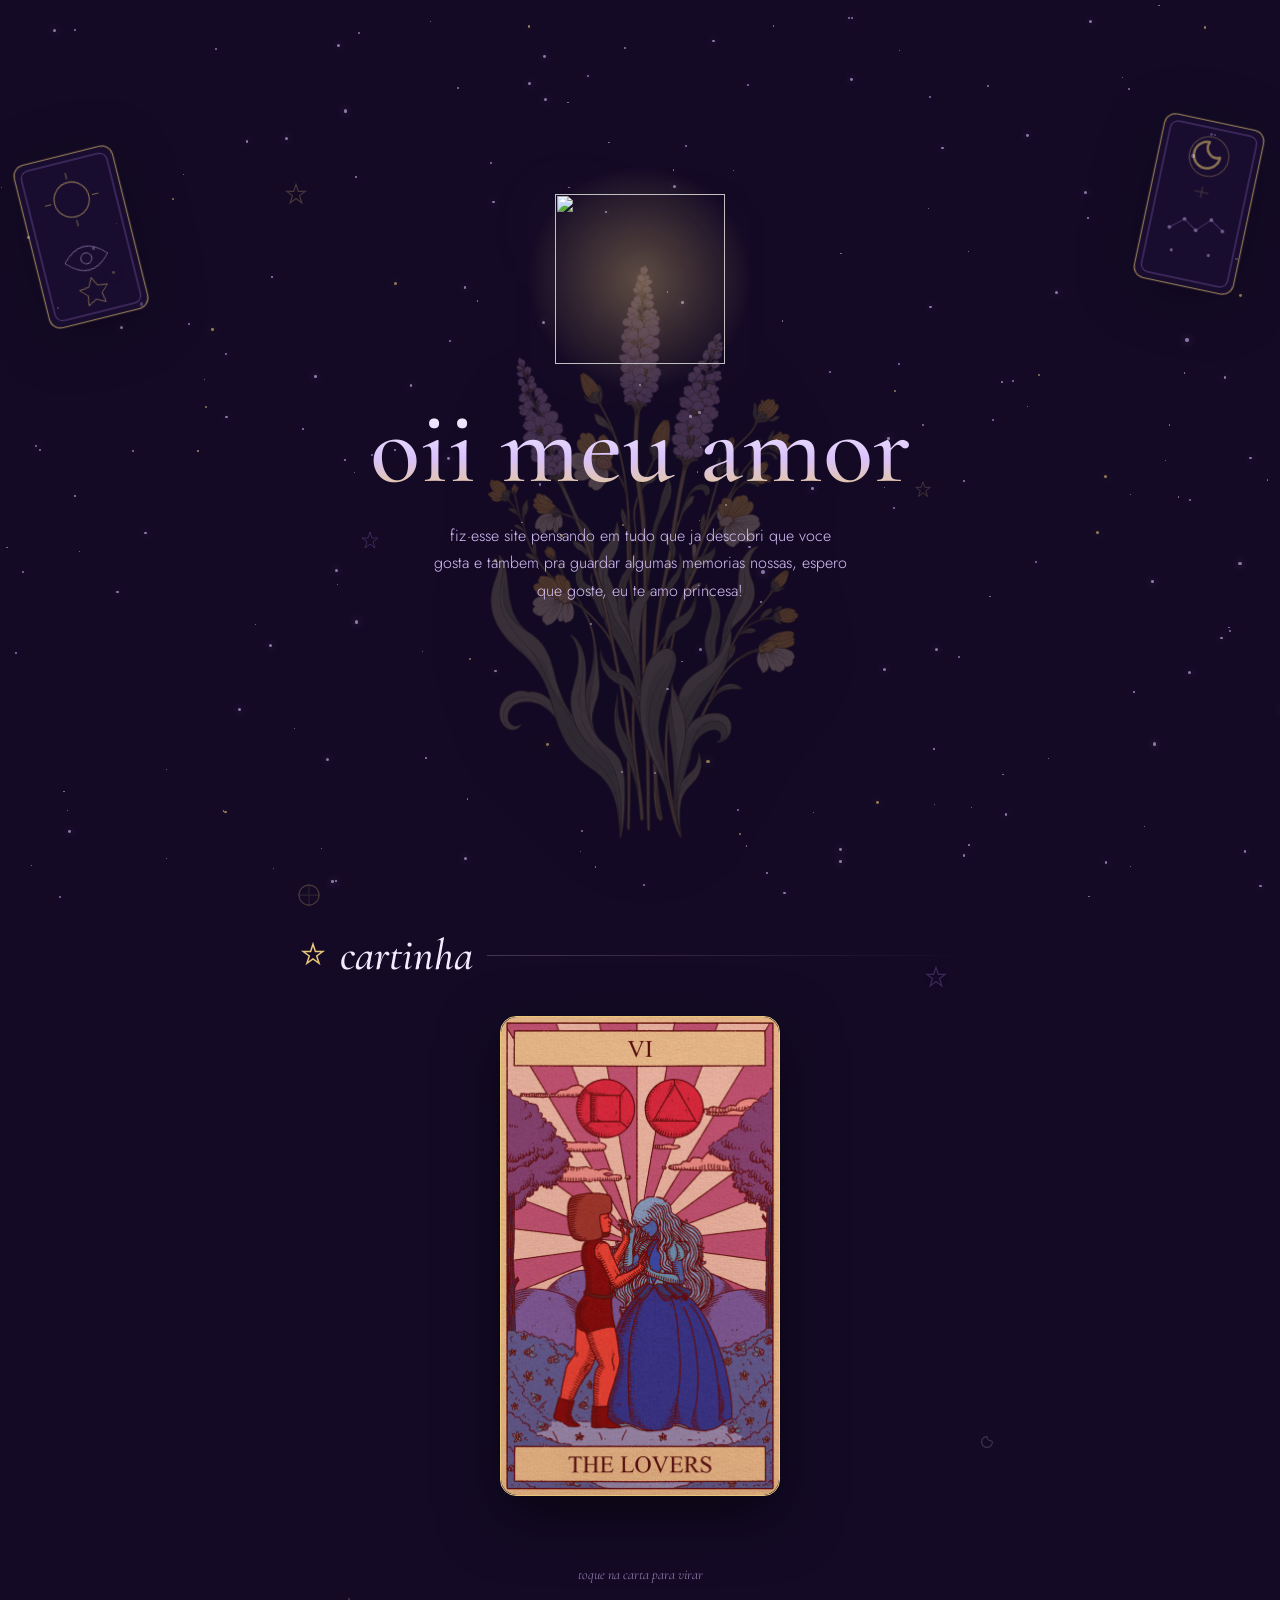
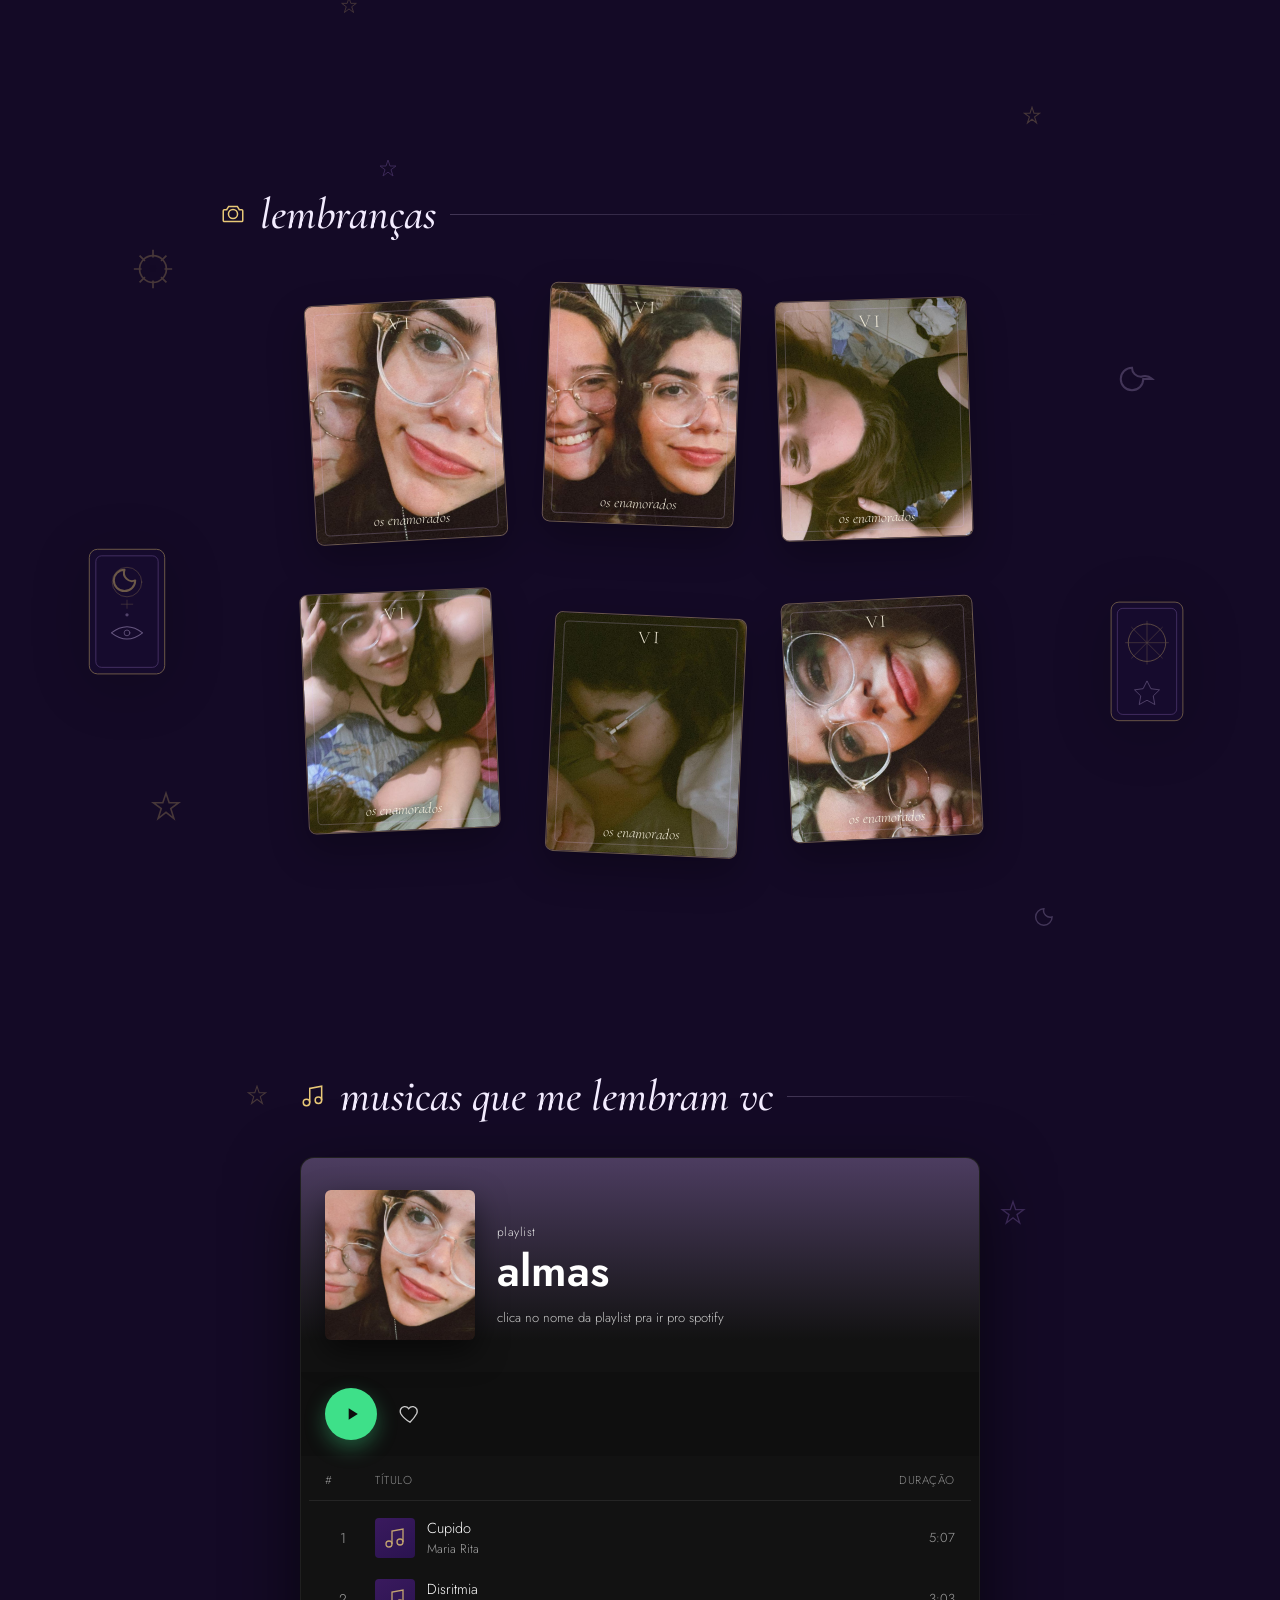
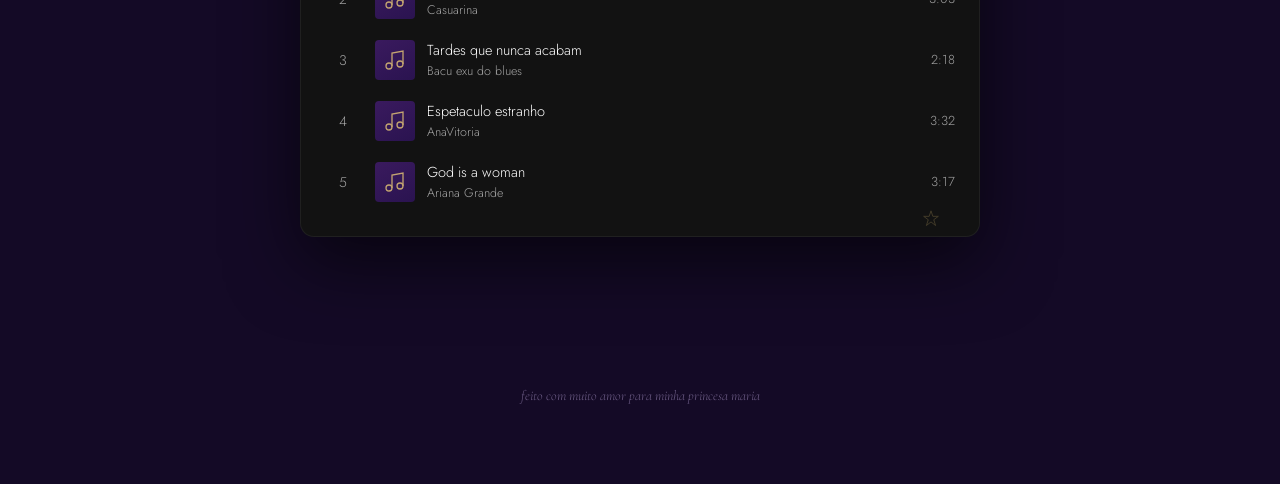
==== commit 97b1b6a8: "Add files via upload" ====
--- a/index.html
+++ b/index.html
@@ -75,6 +75,11 @@
 .moon-wrap{
   position:relative; width:170px; height:170px; margin-bottom:26px; z-index:2;
   display:grid; place-items:center;
+  border-radius:50%; text-decoration:none; cursor:pointer;
+}
+.moon-wrap:focus-visible{
+  outline:1px solid rgba(232,200,119,0.72);
+  outline-offset:10px;
 }
 .moon-glow{
   position:absolute; inset:-30px;
@@ -335,10 +340,10 @@
   <svg class="sym sym-drift purple" style="top:64%; left:28%; animation-delay:2.7s;" width="24" height="24" viewBox="0 0 24 24" fill="none" stroke="currentColor" stroke-width="1"><path d="M12 2l2 6h6l-5 3.7 2 6.3-5-3.9-5 3.9 2-6.3L4 8h6z"/></svg>
   <svg class="sym sym-drift gold" style="top:58%; right:27%; animation-delay:3.4s;" width="22" height="22" viewBox="0 0 24 24" fill="none" stroke="currentColor" stroke-width="1"><path d="M12 2l2 6h6l-5 3.7 2 6.3-5-3.9-5 3.9 2-6.3L4 8h6z"/></svg>
 
-  <div class="moon-wrap">
+  <a class="moon-wrap" href="altar.html" aria-label="abrir segredo do sol">
     <div class="moon-glow"></div>
     <img src="tarot-sun.png" alt="" aria-hidden="true">
-  </div>
+  </a>
   <img class="hero-bouquet" src="bouquet.png" alt="" aria-hidden="true">
   <p class="eyebrow"></p>
   <h1>oii meu amor</h1>
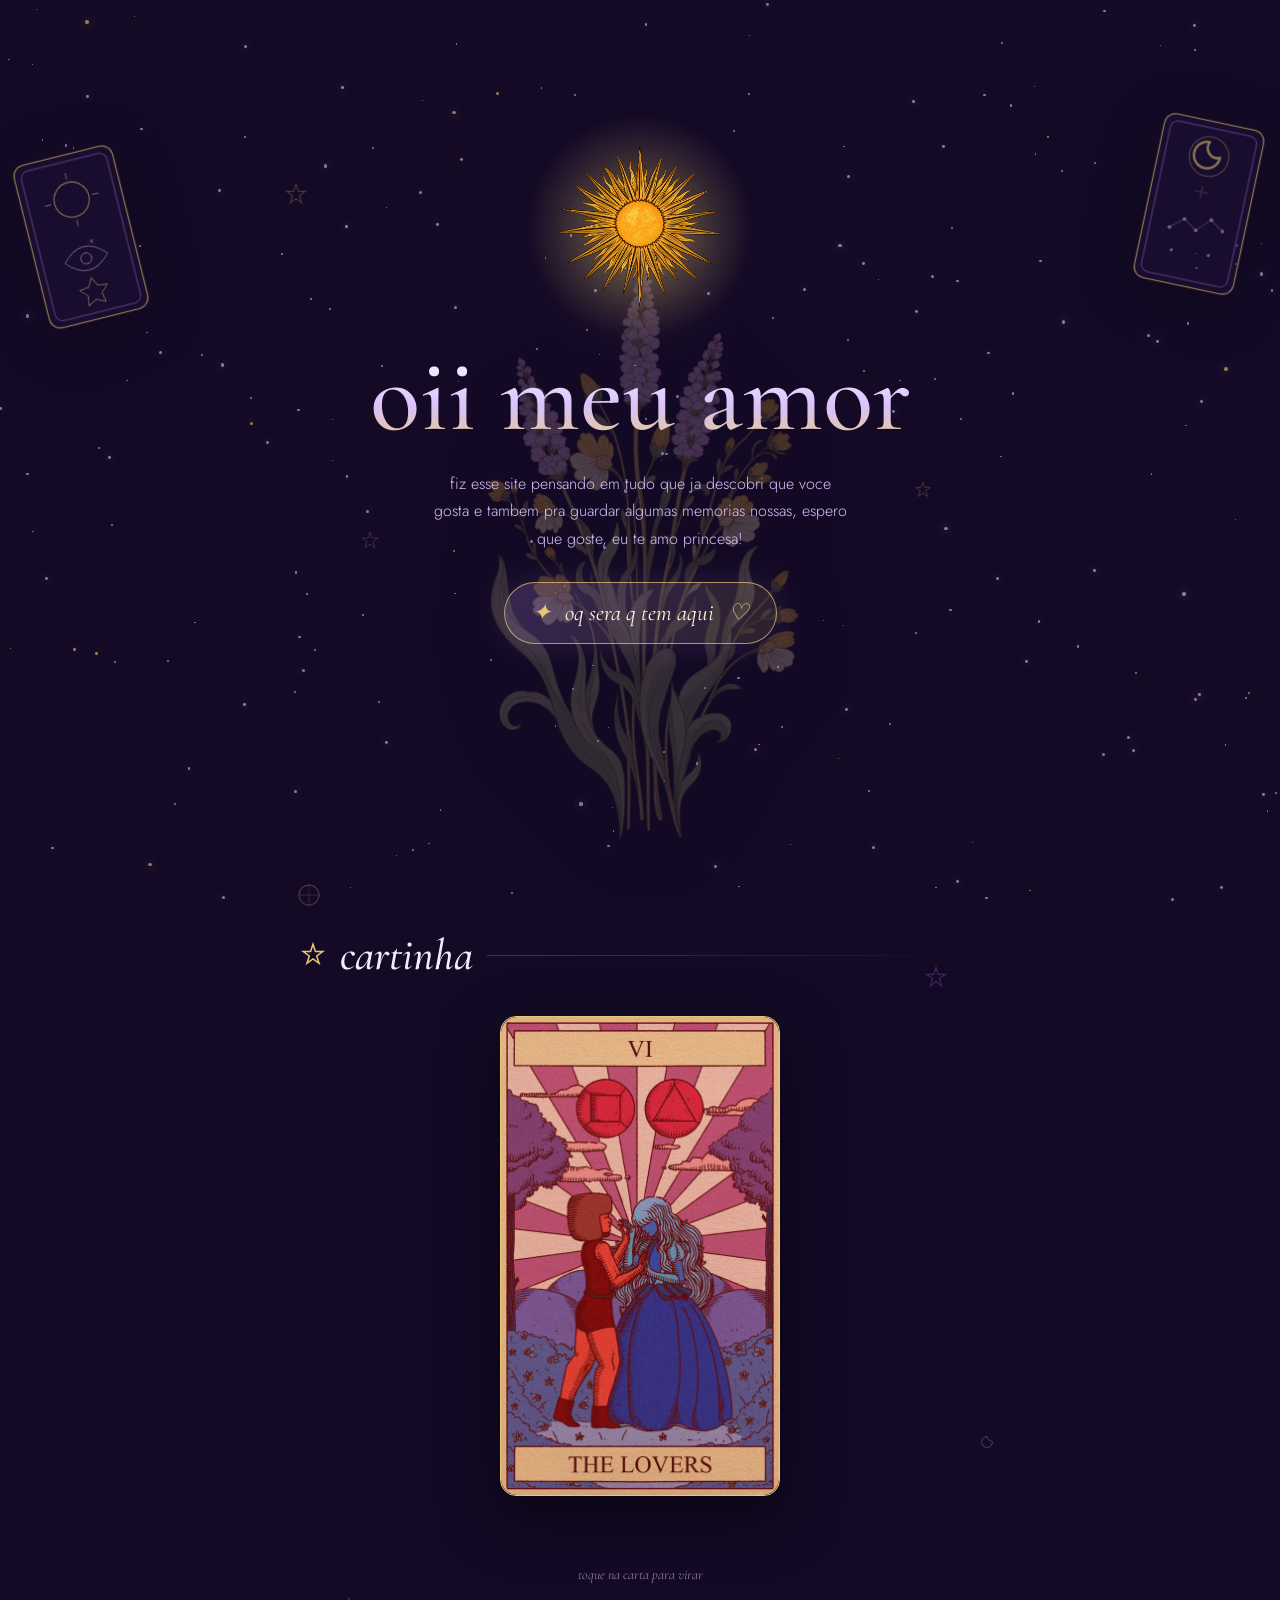
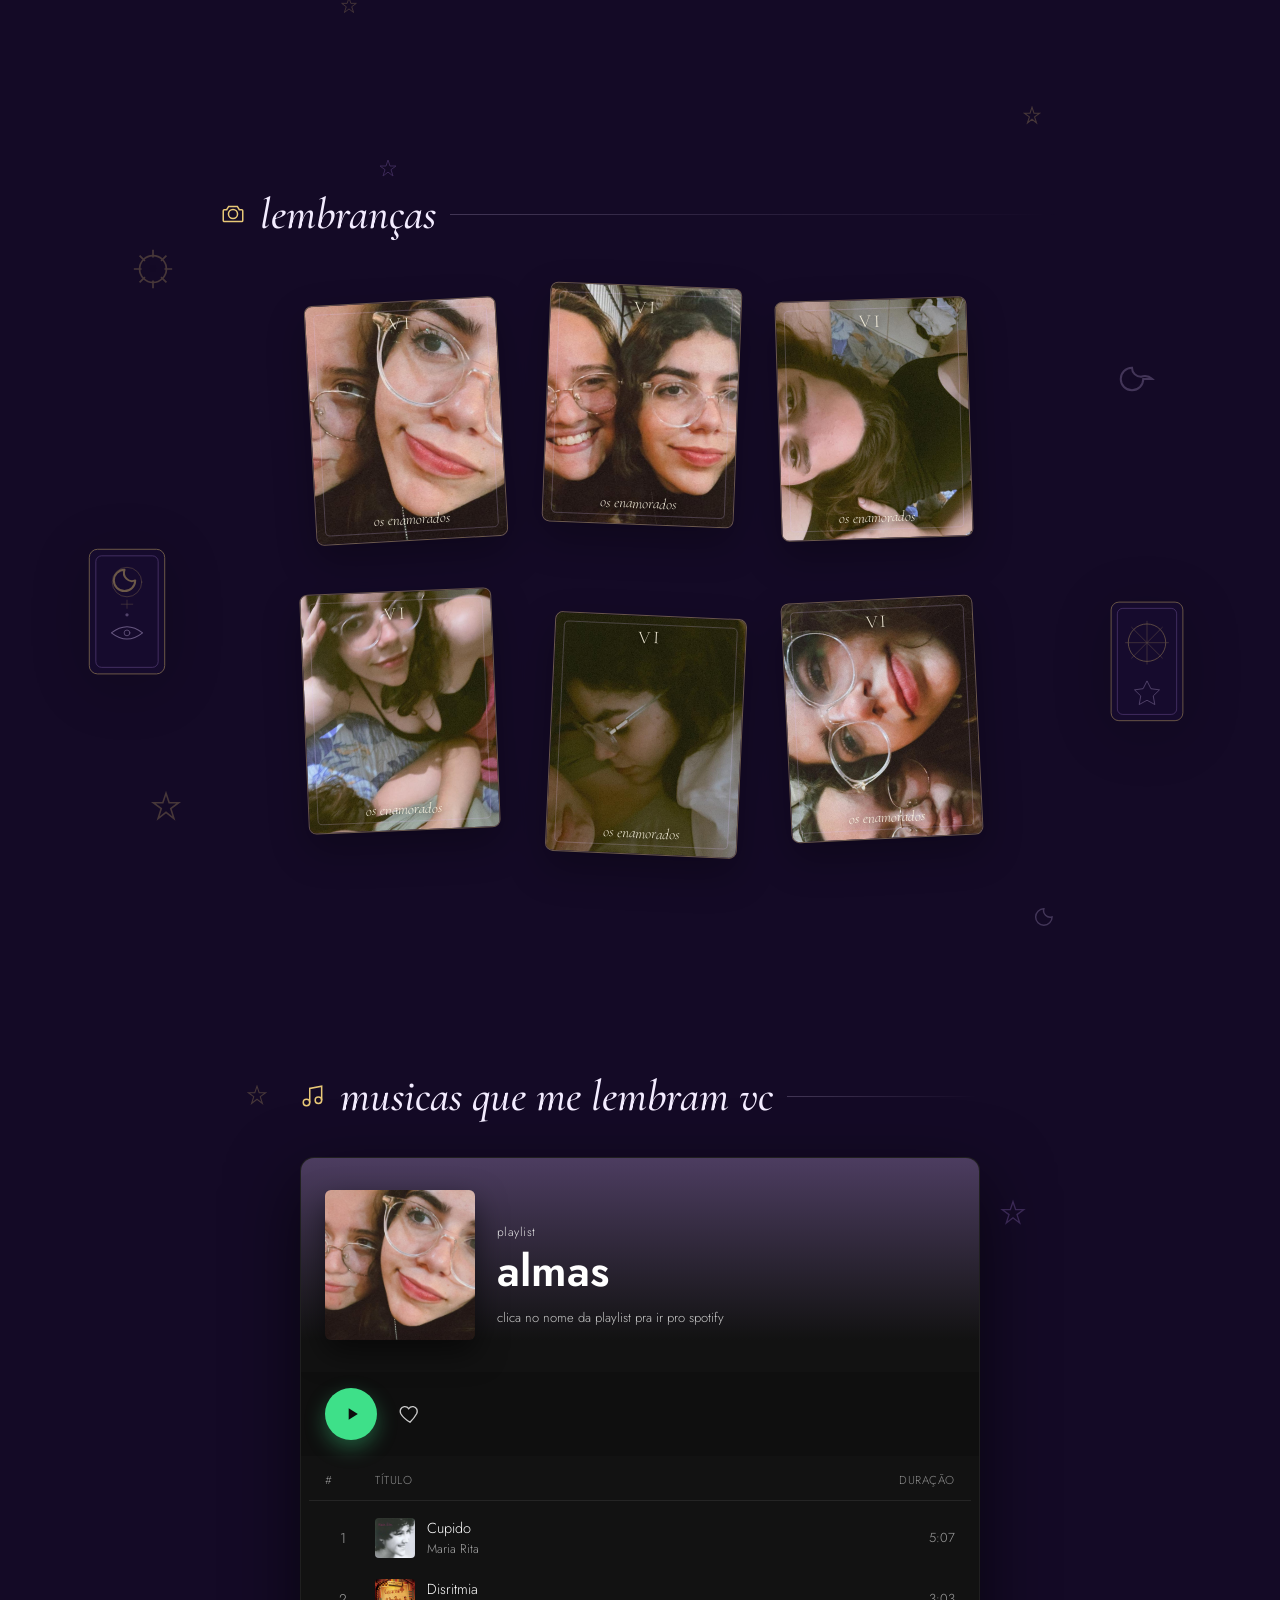
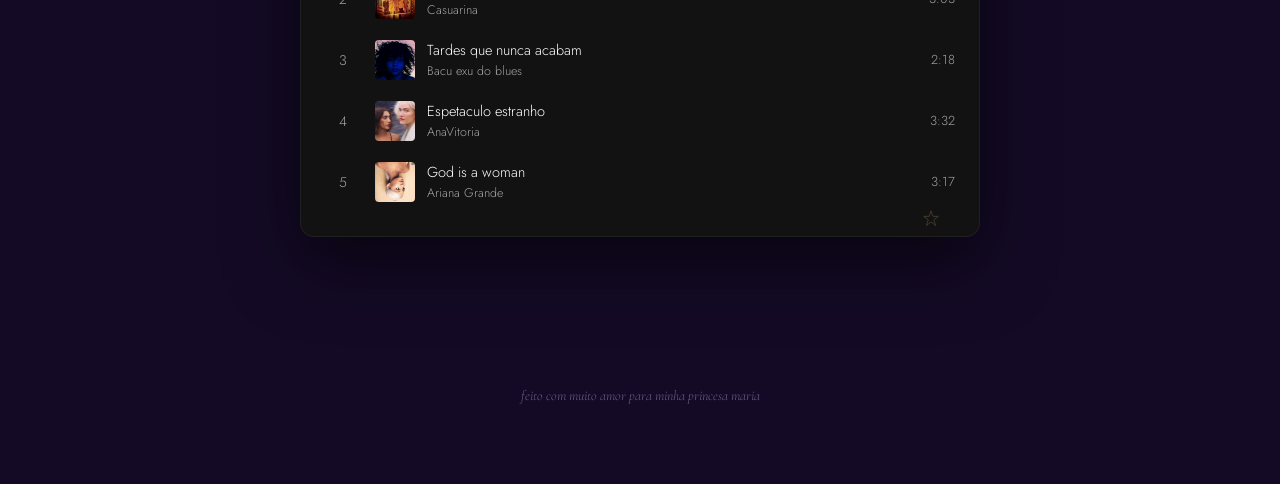
==== commit 831518bd: "Add files via upload" ====
--- a/index.html
+++ b/index.html
@@ -7,6 +7,9 @@
 <link rel="preconnect" href="https://fonts.googleapis.com">
 <link rel="preconnect" href="https://fonts.gstatic.com" crossorigin>
 <link href="https://fonts.googleapis.com/css2?family=Cormorant+Garamond:ital,wght@0,400;0,500;0,600;1,400;1,500&family=Jost:wght@300;400;500;600&display=swap" rel="stylesheet">
+<link rel="stylesheet" href="show.css">
+<script src="show-lyrics.js" defer></script>
+<script src="show.js" defer></script>
 <style>
   :root{
     --bg-deep:#140a26;
@@ -348,6 +351,28 @@
   <p class="eyebrow"></p>
   <h1>oii meu amor</h1>
   <p class="tag">fiz esse site pensando em tudo que ja descobri que voce gosta e tambem pra guardar algumas memorias nossas, espero que goste, eu te amo princesa!</p>
+  <button class="show-invitation" id="openShow" type="button" aria-pressed="false" aria-controls="showStage showControls showMusic">
+    <span aria-hidden="true">✦</span> <span id="showButtonLabel">oq sera q tem aqui</span> <span aria-hidden="true">♡</span>
+  </button>
+  <p class="show-invitation-note"></p>
+  <div class="show-inline-music" id="showMusic" hidden>
+    <p class="show-music-title">Sailor Song <span>· Gigi Perez</span></p>
+    <div class="show-video-slot">
+      <div class="show-video-placeholder" id="showVideoPlaceholder" role="img" aria-label="Espaço reservado para nosso vídeo">
+        <svg viewBox="0 0 48 48" fill="none" stroke="currentColor" stroke-width="1.2" aria-hidden="true">
+          <rect x="7" y="9" width="34" height="30" rx="4"/>
+          <path d="M15 9v30M33 9v30M7 17h8M7 24h8M7 31h8M33 17h8M33 24h8M33 31h8"/>
+          <path d="M24 30s-7-4.5-7-8.5a4 4 0 0 1 7-2.5 4 4 0 0 1 7 2.5c0 4-7 8.5-7 8.5z"/>
+        </svg>
+        <p>nosso filme</p>
+        <span>mais uma memória nossa, em breve ♡</span>
+      </div>
+      <!-- A barra do show controla o vídeo e a música juntos. -->
+      <video id="showVideo" src="video.mp4" playsinline muted preload="metadata" hidden aria-label="Nosso vídeo especial"></video>
+    </div>
+    <div id="showAudioPlayer" hidden></div>
+    <p class="show-music-hint" id="showMusicHint" role="status">preparando a nossa música…</p>
+  </div>
 </section>
 
 <section id="carta">
@@ -459,6 +484,41 @@
 
 <footer>feito com muito amor para minha princesa maria</footer>
 
+<div class="show-stage" id="showStage" hidden aria-hidden="true">
+  <div class="show-aurora"></div>
+  <div class="show-beams">
+    <i class="show-beam"></i><i class="show-beam"></i><i class="show-beam"></i>
+    <i class="show-beam"></i><i class="show-beam"></i><i class="show-beam"></i>
+  </div>
+  <div class="show-halo"></div>
+  <div class="show-vignette"></div>
+</div>
+<canvas id="showParticles" hidden aria-hidden="true"></canvas>
+<div class="show-lyrics" id="showLyrics" hidden role="region" aria-label="Letra da música">
+  <p id="showLyricLine"></p>
+</div>
+<div class="show-controls" id="showControls" hidden role="region" aria-label="Controles do show">
+  <div class="show-now-playing">
+    <span class="show-equalizer" aria-hidden="true"><i></i><i></i><i></i><i></i></span>
+    <div><strong>Sailor Song</strong><span id="showStatus" role="status">preparando o show…</span></div>
+  </div>
+  <div class="show-control-buttons">
+    <button id="toggleShow" type="button" aria-label="Tocar música" title="Tocar música" disabled>
+      <span id="showPlayIcon" aria-hidden="true">▶</span><span class="show-control-label" id="showPlayLabel">tocar</span>
+    </button>
+    <button id="softenShow" type="button" aria-label="Usar luzes suaves" aria-pressed="false" title="Luzes suaves">
+      <span aria-hidden="true">☾</span><span class="show-control-label">luzes suaves</span>
+    </button>
+    <button id="restartShow" type="button" aria-label="Recomeçar música e show" title="Recomeçar" disabled>↺</button>
+    <button id="closeShow" type="button" aria-label="Encerrar show" title="Encerrar show">✕</button>
+  </div>
+  <div class="show-timeline">
+    <span id="showCurrentTime">0:00</span>
+    <input id="showSeek" type="range" min="0" max="212" value="0" step="0.1" aria-label="Posição da música" disabled>
+    <span id="showDuration">3:32</span>
+  </div>
+</div>
+
 <script>
   // starfield
   const starsContainer = document.getElementById('stars');
--- a/show.css
+++ b/show.css
@@ -0,0 +1,184 @@
+html { overflow-x: clip; }
+.show-invitation {
+  position: relative; z-index: 2;
+  display: inline-flex; align-items: center; justify-content: center; gap: 14px;
+  margin-top: 30px; padding: 16px 27px;
+  border: 1px solid rgba(232, 200, 119, .7); border-radius: 999px;
+  background: linear-gradient(120deg, rgba(185, 140, 242, .22), rgba(232, 200, 119, .12));
+  color: #fff4dc; font: italic 23px var(--serif); cursor: pointer;
+  box-shadow: 0 0 30px rgba(185, 140, 242, .15);
+  transition: transform .25s, box-shadow .25s, background .25s;
+}
+.show-invitation:hover { transform: translateY(-3px); background: rgba(185, 140, 242, .28); }
+.show-invitation > span[aria-hidden] { color: var(--gold); }
+.show-invitation-note { position: relative; z-index: 2; margin: 12px 16px 0; color: var(--lavender-soft); font-size: 12px; }
+
+/* The original page remains the stage, including while the visitor scrolls. */
+body.show-active {
+  --show-rgb: 185, 140, 242;
+  --show-secondary-rgb: 240, 185, 221;
+  --show-beat: 0; --show-energy: .35; --show-swell: .5; --show-progress: 0%;
+  --show-orbit: 0deg; --show-beam-a: -24deg; --show-beam-b: 20deg; --show-beam-c: 4deg;
+  padding-bottom: 112px; background: #0c0519;
+}
+.show-stage[hidden], .show-controls[hidden], .show-inline-music[hidden], .show-lyrics[hidden], #showParticles[hidden], #showVideo[hidden], #showVideoPlaceholder[hidden], #showAudioPlayer[hidden] { display: none !important; }
+.show-stage { position: fixed; inset: 0; z-index: 0; overflow: hidden; pointer-events: none; animation: show-arrive 1.8s ease both; }
+.show-aurora {
+  position: absolute; inset: -40%;
+  background:
+    radial-gradient(ellipse at 22% 30%, rgba(var(--show-rgb), .6), transparent 48%),
+    radial-gradient(ellipse at 80% 70%, rgba(var(--show-secondary-rgb), .46), transparent 48%),
+    conic-gradient(from 0deg at 50% 50%, transparent, rgba(var(--show-rgb), .15), transparent 35%, rgba(var(--show-secondary-rgb), .2), transparent 85%);
+  opacity: calc(.35 + var(--show-energy) * .48 + var(--show-beat) * .15);
+  transform: rotate(var(--show-orbit)) scale(calc(1 + var(--show-swell) * .08));
+}
+.show-beams { position: absolute; inset: 0; opacity: calc(.35 + var(--show-energy) * .65); }
+.show-beam {
+  position: absolute; top: -12vh; left: 3%; width: 40vw; height: 135vh;
+  transform-origin: 50% 0; transform: rotate(var(--show-beam-a));
+  background: conic-gradient(from 164deg at 50% 0%, transparent 0deg, rgba(var(--show-rgb), .02) 6deg, rgba(var(--show-rgb), .44) 16deg, transparent 32deg);
+  opacity: calc(.4 + var(--show-beat) * .4); mix-blend-mode: screen;
+}
+.show-beam:nth-child(2) { left: 24%; transform: rotate(var(--show-beam-b)); background: conic-gradient(from 172deg at 50% 0%, transparent, rgba(232, 200, 119, .24) 8deg, transparent 16deg); }
+.show-beam:nth-child(3) { left: 58%; transform: rotate(var(--show-beam-c)); }
+.show-beam:nth-child(4) { top: auto; bottom: -24vh; left: 4%; transform: rotate(calc(180deg - var(--show-beam-b))); background: conic-gradient(from 172deg at 50% 0%, transparent, rgba(var(--show-secondary-rgb), .2) 8deg, transparent 16deg); }
+.show-beam:nth-child(5) { left: 75%; transform: rotate(calc(0deg - var(--show-beam-a))); }
+.show-beam:nth-child(6) { top: auto; bottom: -24vh; left: 55%; transform: rotate(calc(180deg + var(--show-beam-c))); }
+.show-halo {
+  position: absolute; left: 50%; top: 50%; width: min(95vw, 800px); aspect-ratio: 1;
+  border: 1px solid rgba(var(--show-rgb), .3); border-radius: 50%;
+  box-shadow: 0 0 80px rgba(var(--show-rgb), .1), inset 0 0 80px rgba(var(--show-rgb), .08);
+  opacity: calc(.15 + var(--show-beat) * .3);
+  transform: translate(-50%, -50%) scale(calc(.85 + var(--show-beat) * .12 + var(--show-swell) * .08));
+}
+.show-vignette { position: absolute; inset: 0; background: radial-gradient(ellipse, transparent 40%, rgba(6, 2, 14, .55)); }
+#showParticles { position: fixed; inset: 0; width: 100%; height: 100%; z-index: 4; pointer-events: none; }
+body.show-active::after {
+  content: ''; position: fixed; inset: 0; z-index: 3; pointer-events: none; mix-blend-mode: screen;
+  background: radial-gradient(ellipse at 10% 35%, rgba(var(--show-rgb), .2), transparent 50%), radial-gradient(ellipse at 90% 75%, rgba(var(--show-secondary-rgb), .16), transparent 50%);
+  opacity: calc(.2 + var(--show-energy) * .4 + var(--show-beat) * .2);
+}
+body.show-active #stars { z-index: 1; }
+body.show-active section, body.show-active footer { z-index: 2; }
+body.show-active .hero h1 {
+  background-image: linear-gradient(180deg, #fff9ed, rgb(var(--show-rgb)) 60%, var(--gold));
+  filter: drop-shadow(0 0 26px rgba(var(--show-rgb), calc(.12 + var(--show-beat) * .25)));
+}
+body.show-active .star, body.show-active .moon-glow, body.show-active .moon-wrap img,
+body.show-active .hero-bouquet, body.show-active .card-float,
+body.show-active .flip-hint, body.show-active .sym-drift { animation-play-state: paused; }
+body.show-active .star { opacity: calc(.2 + var(--show-beat) * .6); animation: none; }
+body.show-active .moon-glow { opacity: calc(.45 + var(--show-beat) * .4); animation: none; }
+body.show-active .hero-bouquet { opacity: calc(.22 + var(--show-swell) * .12); }
+body.show-active .kicker h2 { color: rgb(var(--show-rgb)); text-shadow: 0 0 24px rgba(var(--show-rgb), .3); }
+body.show-active .kicker .rule { background: linear-gradient(90deg, rgba(var(--show-rgb), .7), transparent); }
+body.show-active .photo-frame {
+  border-color: rgba(var(--show-rgb), calc(.3 + var(--show-beat) * .55));
+  box-shadow: 0 16px 38px #0007, 0 0 calc(12px + var(--show-beat) * 28px) rgba(var(--show-rgb), .22);
+}
+body.show-active .photo-frame.show-highlight { border-color: var(--gold); box-shadow: 0 16px 38px #0007, 0 0 calc(25px + var(--show-beat) * 30px) rgba(232, 200, 119, .45); }
+body.show-active .face, body.show-active .spotify-frame { box-shadow: 0 24px 65px #0007, 0 0 calc(12px + var(--show-beat) * 30px) rgba(var(--show-rgb), .2); }
+body.show-active .spotify-header { background: linear-gradient(180deg, rgba(var(--show-rgb), .38), #121212 95%); }
+body.show-active .show-invitation { border-color: rgb(var(--show-rgb)); box-shadow: 0 0 calc(20px + var(--show-beat) * 28px) rgba(var(--show-rgb), .25); }
+
+.show-inline-music { position: relative; z-index: 2; margin: 22px auto 0; width: min(560px, 100%); }
+.show-music-title { color: var(--gold); margin: 0 0 9px; font: 20px var(--serif); }
+.show-music-title span { color: var(--lavender-soft); font: 12px var(--sans); }
+.show-video-slot { position: relative; width: 100%; aspect-ratio: 16 / 9; overflow: hidden; border: 1px solid rgba(232, 200, 119, .35); border-radius: 16px; background: radial-gradient(ellipse at 50% 35%, #b98cf21a, transparent 70%), #140a26; box-shadow: 0 0 calc(10px + var(--show-beat) * 24px) rgba(var(--show-rgb), .16); }
+.show-video-placeholder { position: absolute; inset: 0; display: flex; flex-direction: column; align-items: center; justify-content: center; padding: 16px; }
+.show-video-placeholder::before { content: ''; position: absolute; inset: 9px; border: 1px dashed rgba(217, 194, 251, .2); border-radius: 10px; pointer-events: none; }
+.show-video-placeholder svg { width: 44px; height: 44px; color: var(--gold); opacity: .8; }
+.show-video-placeholder p { margin: 9px 0 5px; color: #fff4dc; font: italic 30px var(--serif); }
+.show-video-placeholder > span { color: var(--lavender-soft); font-size: 12px; }
+#showVideo { display: block; width: 100%; height: 100%; object-fit: contain; background: #09050f; }
+.show-music-hint { color: var(--lavender-soft); font-size: 12px; line-height: 1.5; margin: 10px 0 0; }
+.show-lyrics {
+  position: fixed; left: 50%; z-index: 6; transform: translateX(-50%);
+  bottom: calc(var(--lyrics-controls-height, 100px) + max(16px, env(safe-area-inset-bottom)) + 28px);
+  width: min(780px, calc(100% - 40px)); padding: 16px 18px;
+  text-align: center; pointer-events: none;
+}
+.show-lyrics::before {
+  content: ''; position: absolute; inset: -14px -20px; z-index: -1;
+  background: radial-gradient(ellipse, #0c0519e6 20%, #0c051980 55%, transparent 75%);
+  filter: blur(8px);
+}
+.show-lyrics p {
+  margin: 0; color: #fff4e4; font: italic clamp(25px, 3.8vw, 42px)/1.3 var(--serif);
+  text-wrap: balance; overflow-wrap: anywhere;
+  text-shadow: 0 2px 12px #000, 0 0 22px rgba(var(--show-rgb), .65);
+}
+.show-lyrics p span {
+  display: inline-block;
+  animation: lyric-arrive .65s cubic-bezier(.22, 1, .36, 1) both;
+  animation-delay: var(--word-delay, 0ms);
+}
+.show-paused .show-lyrics p span { animation-play-state: paused; }
+.show-lyrics.is-still p span { animation: none; }
+.show-lyrics::after {
+  content: ''; display: block; width: 44px; height: 1px; margin: 14px auto 0;
+  background: linear-gradient(90deg, transparent, var(--gold), transparent);
+}
+@keyframes lyric-arrive {
+  from { opacity: 0; filter: blur(6px); transform: translateY(12px); }
+  to { opacity: 1; filter: blur(0); transform: translateY(0); }
+}
+@media (min-width: 1280px) {
+  .show-lyrics {
+    top: 46%; bottom: auto; left: 20px; transform: translateY(-50%);
+    width: min(300px, calc((100vw - 900px) / 2 - 30px)); padding: 18px 4px;
+  }
+  .show-lyrics[data-side="right"] { left: auto; right: 20px; }
+  .show-lyrics p { font-size: clamp(22px, 1.9vw, 31px); line-height: 1.45; }
+}
+.show-controls {
+  position: fixed; bottom: 16px; left: 50%; transform: translateX(-50%); z-index: 10;
+  width: min(760px, calc(100% - 24px)); display: grid; grid-template-columns: minmax(0, 1fr) auto;
+  gap: 10px 16px; padding: 14px 18px 12px; border: 1px solid rgba(var(--show-rgb), .4); border-radius: 18px;
+  background: #140a26ed; box-shadow: 0 0 35px rgba(var(--show-rgb), .15), 0 12px 40px #0008; backdrop-filter: blur(18px);
+}
+.show-now-playing { display: flex; align-items: center; gap: 12px; min-width: 0; }
+.show-now-playing > div { min-width: 0; }
+.show-now-playing strong { display: block; color: #fff4dc; font: 21px/1 var(--serif); }
+.show-now-playing div > span { display: block; margin-top: 5px; font-size: 10px; color: var(--lavender-soft); white-space: nowrap; overflow: hidden; text-overflow: ellipsis; }
+.show-equalizer { display: flex; align-items: center; gap: 3px; height: 28px; flex-shrink: 0; }
+.show-equalizer i { width: 3px; height: 24px; border-radius: 3px; background: rgb(var(--show-rgb)); transform: scaleY(calc(.2 + var(--show-beat) * .8)); }
+.show-equalizer i:nth-child(even) { height: 16px; transform: scaleY(calc(.4 + var(--show-swell) * .6)); }
+.show-control-buttons { display: flex; gap: 7px; align-items: center; }
+.show-control-buttons button {
+  display: inline-flex; align-items: center; justify-content: center; gap: 7px;
+  min-width: 38px; min-height: 38px; padding: 8px 12px;
+  border: 1px solid var(--line); border-radius: 999px; background: #d9c2fb0a;
+  color: var(--lavender-soft); font: 15px var(--sans); cursor: pointer;
+}
+.show-control-buttons button:hover { background: #b98cf22b; }
+.show-control-buttons button[aria-pressed="true"] { border-color: var(--gold); color: var(--gold); }
+.show-control-buttons button:disabled { opacity: .45; cursor: wait; }
+.show-control-label { font-size: 11px; }
+.show-timeline { grid-column: 1 / -1; display: flex; gap: 10px; align-items: center; }
+.show-timeline span { color: var(--lavender-soft); font-size: 10px; font-variant-numeric: tabular-nums; min-width: 26px; }
+.show-timeline input {
+  appearance: none; -webkit-appearance: none; flex: 1; min-width: 0; height: 4px; margin: 8px 0;
+  border-radius: 999px; background: linear-gradient(90deg, rgb(var(--show-rgb)) var(--show-progress), #d9c2fb33 var(--show-progress));
+  cursor: pointer; accent-color: var(--gold);
+}
+.show-timeline input::-webkit-slider-thumb { appearance: none; width: 12px; height: 12px; background: var(--gold); border-radius: 50%; }
+.show-timeline input::-moz-range-thumb { width: 12px; height: 12px; background: var(--gold); border-radius: 50%; border: 0; }
+.show-invitation:focus-visible, .show-controls button:focus-visible, .show-timeline input:focus-visible { outline: 2px solid var(--gold); outline-offset: 4px; }
+@keyframes show-arrive { from { opacity: 0; } to { opacity: 1; } }
+@media (max-width: 600px) {
+  .show-controls { padding: 12px; gap: 8px; bottom: max(10px, env(safe-area-inset-bottom)); }
+  .show-control-label { display: none; }
+  .show-control-buttons { gap: 5px; }
+  .show-control-buttons button { min-width: 36px; min-height: 40px; padding: 8px 10px; }
+  .show-now-playing { gap: 8px; }
+  .show-now-playing strong { font-size: 19px; }
+  .show-equalizer { display: none; }
+  .show-beam { width: 70vw; }
+  .show-beam:nth-child(n + 4) { display: none; }
+}
+@media (prefers-reduced-motion: reduce) {
+  .show-stage { animation: none; }
+  .show-invitation { transition: none; }
+  .show-lyrics p span { animation: none; }
+}
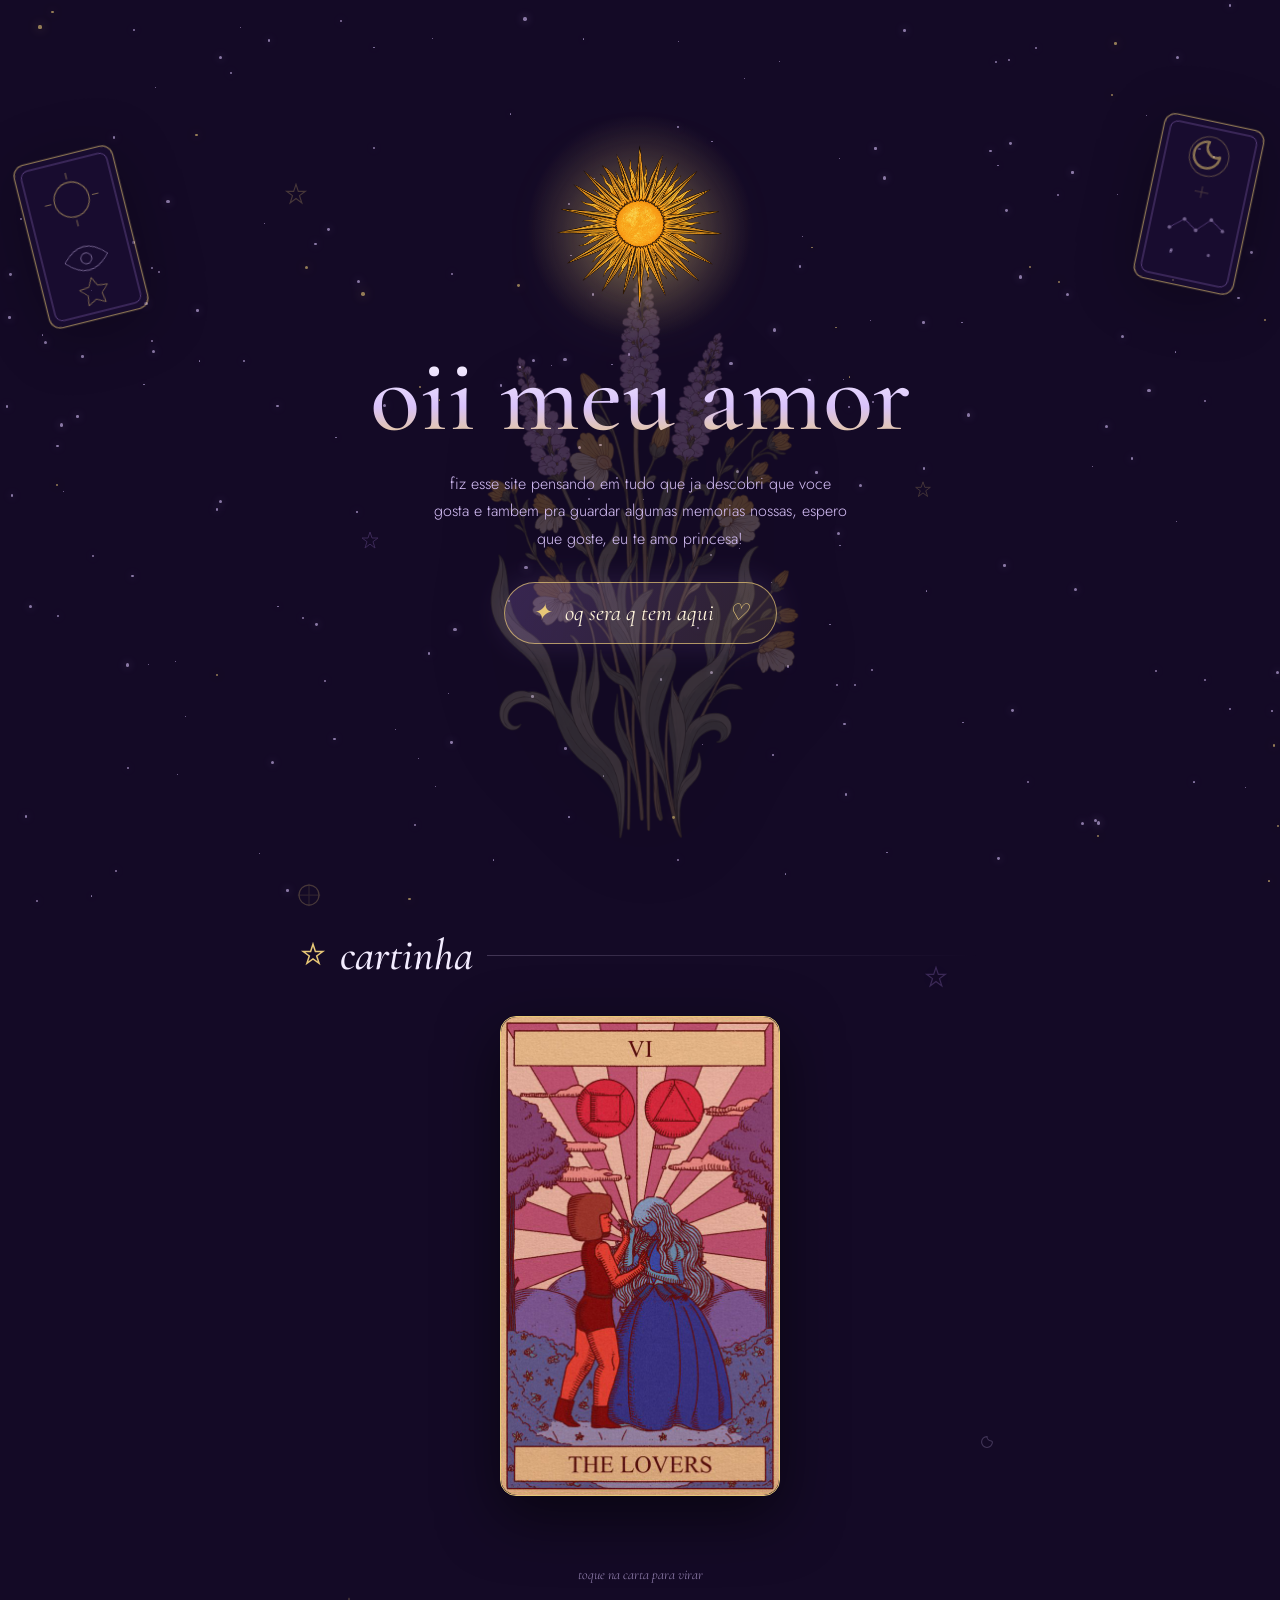
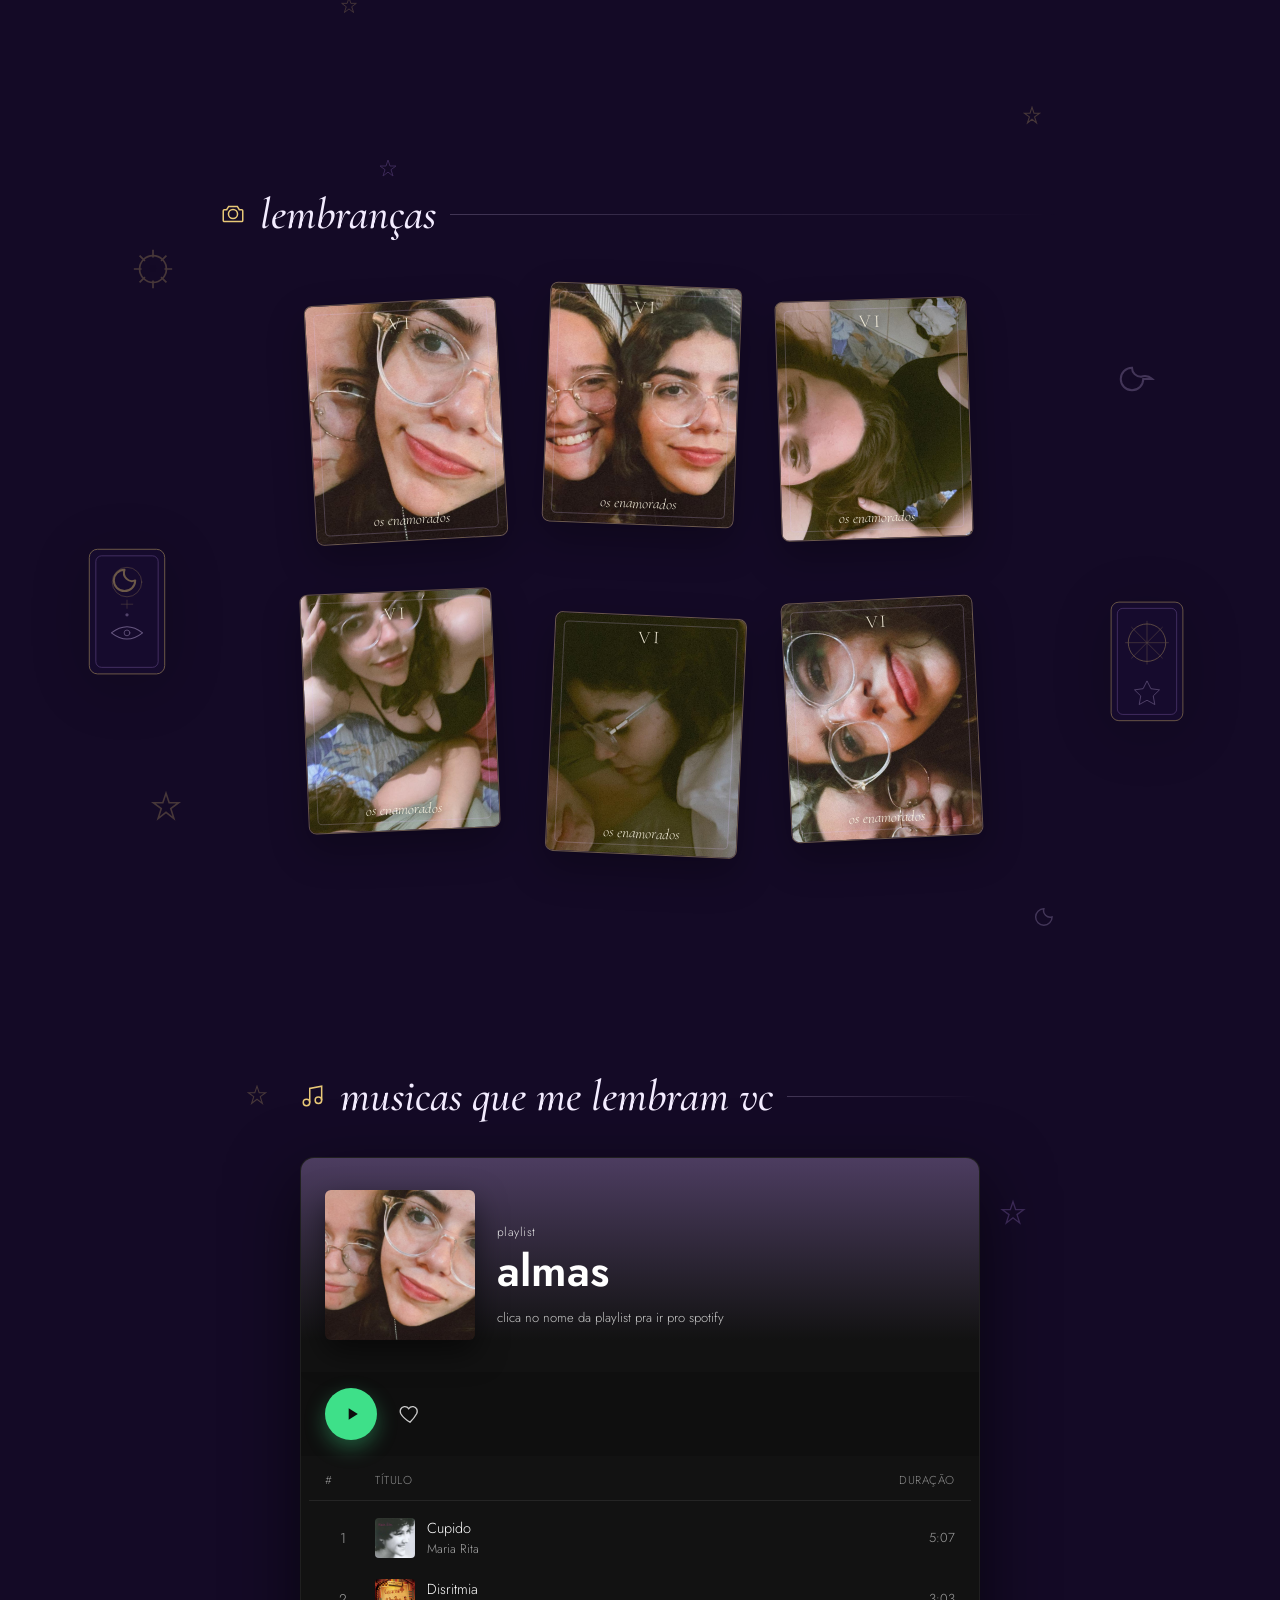
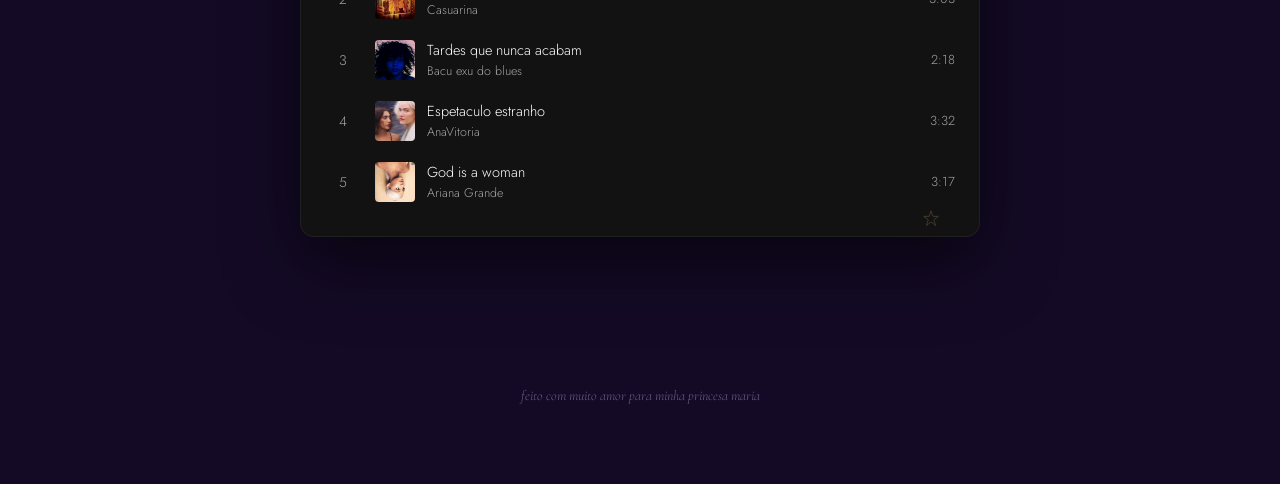
==== commit 0e53d4cc: "Add files via upload" ====
--- a/index.html
+++ b/index.html
@@ -6,11 +6,194 @@
 <title>para meu amor</title>
 <link rel="preconnect" href="https://fonts.googleapis.com">
 <link rel="preconnect" href="https://fonts.gstatic.com" crossorigin>
-<link href="https://fonts.googleapis.com/css2?family=Cormorant+Garamond:ital,wght@0,400;0,500;0,600;1,400;1,500&family=Jost:wght@300;400;500;600&display=swap" rel="stylesheet">
-<link rel="stylesheet" href="show.css">
-<script src="show-lyrics.js" defer></script>
-<script src="show.js" defer></script>
-<style>
+<link href="https://fonts.googleapis.com/css2?family=Cormorant+Garamond:ital,wght@0,400;0,500;0,600;1,400;1,500&family=Jost:wght@300;400;500;600&display=swap" rel="stylesheet">
+
+<style>
+html { overflow-x: clip; }
+.show-invitation {
+  position: relative; z-index: 2;
+  display: inline-flex; align-items: center; justify-content: center; gap: 14px;
+  margin-top: 30px; padding: 16px 27px;
+  border: 1px solid rgba(232, 200, 119, .7); border-radius: 999px;
+  background: linear-gradient(120deg, rgba(185, 140, 242, .22), rgba(232, 200, 119, .12));
+  color: #fff4dc; font: italic 23px var(--serif); cursor: pointer;
+  box-shadow: 0 0 30px rgba(185, 140, 242, .15);
+  transition: transform .25s, box-shadow .25s, background .25s;
+}
+.show-invitation:hover { transform: translateY(-3px); background: rgba(185, 140, 242, .28); }
+.show-invitation > span[aria-hidden] { color: var(--gold); }
+.show-invitation-note { position: relative; z-index: 2; margin: 12px 16px 0; color: var(--lavender-soft); font-size: 12px; }
+
+/* The original page remains the stage, including while the visitor scrolls. */
+body.show-active {
+  --show-rgb: 185, 140, 242;
+  --show-secondary-rgb: 240, 185, 221;
+  --show-beat: 0; --show-energy: .35; --show-swell: .5; --show-progress: 0%;
+  --show-orbit: 0deg; --show-beam-a: -24deg; --show-beam-b: 20deg; --show-beam-c: 4deg;
+  padding-bottom: 112px; background: #0c0519;
+}
+.show-stage[hidden], .show-controls[hidden], .show-inline-music[hidden], .show-lyrics[hidden], #showParticles[hidden], #showVideo[hidden], #showVideoPlaceholder[hidden], #showAudioPlayer[hidden] { display: none !important; }
+.show-stage { position: fixed; inset: 0; z-index: 0; overflow: hidden; pointer-events: none; animation: show-arrive 1.8s ease both; }
+.show-aurora {
+  position: absolute; inset: -40%;
+  background:
+    radial-gradient(ellipse at 22% 30%, rgba(var(--show-rgb), .6), transparent 48%),
+    radial-gradient(ellipse at 80% 70%, rgba(var(--show-secondary-rgb), .46), transparent 48%),
+    conic-gradient(from 0deg at 50% 50%, transparent, rgba(var(--show-rgb), .15), transparent 35%, rgba(var(--show-secondary-rgb), .2), transparent 85%);
+  opacity: calc(.35 + var(--show-energy) * .48 + var(--show-beat) * .15);
+  transform: rotate(var(--show-orbit)) scale(calc(1 + var(--show-swell) * .08));
+}
+.show-beams { position: absolute; inset: 0; opacity: calc(.35 + var(--show-energy) * .65); }
+.show-beam {
+  position: absolute; top: -12vh; left: 3%; width: 40vw; height: 135vh;
+  transform-origin: 50% 0; transform: rotate(var(--show-beam-a));
+  background: conic-gradient(from 164deg at 50% 0%, transparent 0deg, rgba(var(--show-rgb), .02) 6deg, rgba(var(--show-rgb), .44) 16deg, transparent 32deg);
+  opacity: calc(.4 + var(--show-beat) * .4); mix-blend-mode: screen;
+}
+.show-beam:nth-child(2) { left: 24%; transform: rotate(var(--show-beam-b)); background: conic-gradient(from 172deg at 50% 0%, transparent, rgba(232, 200, 119, .24) 8deg, transparent 16deg); }
+.show-beam:nth-child(3) { left: 58%; transform: rotate(var(--show-beam-c)); }
+.show-beam:nth-child(4) { top: auto; bottom: -24vh; left: 4%; transform: rotate(calc(180deg - var(--show-beam-b))); background: conic-gradient(from 172deg at 50% 0%, transparent, rgba(var(--show-secondary-rgb), .2) 8deg, transparent 16deg); }
+.show-beam:nth-child(5) { left: 75%; transform: rotate(calc(0deg - var(--show-beam-a))); }
+.show-beam:nth-child(6) { top: auto; bottom: -24vh; left: 55%; transform: rotate(calc(180deg + var(--show-beam-c))); }
+.show-halo {
+  position: absolute; left: 50%; top: 50%; width: min(95vw, 800px); aspect-ratio: 1;
+  border: 1px solid rgba(var(--show-rgb), .3); border-radius: 50%;
+  box-shadow: 0 0 80px rgba(var(--show-rgb), .1), inset 0 0 80px rgba(var(--show-rgb), .08);
+  opacity: calc(.15 + var(--show-beat) * .3);
+  transform: translate(-50%, -50%) scale(calc(.85 + var(--show-beat) * .12 + var(--show-swell) * .08));
+}
+.show-vignette { position: absolute; inset: 0; background: radial-gradient(ellipse, transparent 40%, rgba(6, 2, 14, .55)); }
+#showParticles { position: fixed; inset: 0; width: 100%; height: 100%; z-index: 4; pointer-events: none; }
+body.show-active::after {
+  content: ''; position: fixed; inset: 0; z-index: 3; pointer-events: none; mix-blend-mode: screen;
+  background: radial-gradient(ellipse at 10% 35%, rgba(var(--show-rgb), .2), transparent 50%), radial-gradient(ellipse at 90% 75%, rgba(var(--show-secondary-rgb), .16), transparent 50%);
+  opacity: calc(.2 + var(--show-energy) * .4 + var(--show-beat) * .2);
+}
+body.show-active #stars { z-index: 1; }
+body.show-active section, body.show-active footer { z-index: 2; }
+body.show-active .hero h1 {
+  background-image: linear-gradient(180deg, #fff9ed, rgb(var(--show-rgb)) 60%, var(--gold));
+  filter: drop-shadow(0 0 26px rgba(var(--show-rgb), calc(.12 + var(--show-beat) * .25)));
+}
+body.show-active .star, body.show-active .moon-glow, body.show-active .moon-wrap img,
+body.show-active .hero-bouquet, body.show-active .card-float,
+body.show-active .flip-hint, body.show-active .sym-drift { animation-play-state: paused; }
+body.show-active .star { opacity: calc(.2 + var(--show-beat) * .6); animation: none; }
+body.show-active .moon-glow { opacity: calc(.45 + var(--show-beat) * .4); animation: none; }
+body.show-active .hero-bouquet { opacity: calc(.22 + var(--show-swell) * .12); }
+body.show-active .kicker h2 { color: rgb(var(--show-rgb)); text-shadow: 0 0 24px rgba(var(--show-rgb), .3); }
+body.show-active .kicker .rule { background: linear-gradient(90deg, rgba(var(--show-rgb), .7), transparent); }
+body.show-active .photo-frame {
+  border-color: rgba(var(--show-rgb), calc(.3 + var(--show-beat) * .55));
+  box-shadow: 0 16px 38px #0007, 0 0 calc(12px + var(--show-beat) * 28px) rgba(var(--show-rgb), .22);
+}
+body.show-active .photo-frame.show-highlight { border-color: var(--gold); box-shadow: 0 16px 38px #0007, 0 0 calc(25px + var(--show-beat) * 30px) rgba(232, 200, 119, .45); }
+body.show-active .face, body.show-active .spotify-frame { box-shadow: 0 24px 65px #0007, 0 0 calc(12px + var(--show-beat) * 30px) rgba(var(--show-rgb), .2); }
+body.show-active .spotify-header { background: linear-gradient(180deg, rgba(var(--show-rgb), .38), #121212 95%); }
+body.show-active .show-invitation { border-color: rgb(var(--show-rgb)); box-shadow: 0 0 calc(20px + var(--show-beat) * 28px) rgba(var(--show-rgb), .25); }
+
+.show-inline-music { position: relative; z-index: 2; margin: 22px auto 0; width: min(560px, 100%); }
+.show-music-title { color: var(--gold); margin: 0 0 9px; font: 20px var(--serif); }
+.show-music-title span { color: var(--lavender-soft); font: 12px var(--sans); }
+.show-video-slot { position: relative; width: 100%; aspect-ratio: 16 / 9; overflow: hidden; border: 1px solid rgba(232, 200, 119, .35); border-radius: 16px; background: radial-gradient(ellipse at 50% 35%, #b98cf21a, transparent 70%), #140a26; box-shadow: 0 0 calc(10px + var(--show-beat) * 24px) rgba(var(--show-rgb), .16); }
+.show-video-placeholder { position: absolute; inset: 0; display: flex; flex-direction: column; align-items: center; justify-content: center; padding: 16px; }
+.show-video-placeholder::before { content: ''; position: absolute; inset: 9px; border: 1px dashed rgba(217, 194, 251, .2); border-radius: 10px; pointer-events: none; }
+.show-video-placeholder svg { width: 44px; height: 44px; color: var(--gold); opacity: .8; }
+.show-video-placeholder p { margin: 9px 0 5px; color: #fff4dc; font: italic 30px var(--serif); }
+.show-video-placeholder > span { color: var(--lavender-soft); font-size: 12px; }
+#showVideo { display: block; width: 100%; height: 100%; object-fit: contain; background: #09050f; }
+.show-music-hint { color: var(--lavender-soft); font-size: 12px; line-height: 1.5; margin: 10px 0 0; }
+.show-lyrics {
+  position: fixed; left: 50%; z-index: 6; transform: translateX(-50%);
+  bottom: calc(var(--lyrics-controls-height, 100px) + max(16px, env(safe-area-inset-bottom)) + 28px);
+  width: min(780px, calc(100% - 40px)); padding: 16px 18px;
+  text-align: center; pointer-events: none;
+}
+.show-lyrics::before {
+  content: ''; position: absolute; inset: -14px -20px; z-index: -1;
+  background: radial-gradient(ellipse, #0c0519e6 20%, #0c051980 55%, transparent 75%);
+  filter: blur(8px);
+}
+.show-lyrics p {
+  margin: 0; color: #fff4e4; font: italic clamp(25px, 3.8vw, 42px)/1.3 var(--serif);
+  text-wrap: balance; overflow-wrap: anywhere;
+  text-shadow: 0 2px 12px #000, 0 0 22px rgba(var(--show-rgb), .65);
+}
+.show-lyrics p span {
+  display: inline-block;
+  animation: lyric-arrive .65s cubic-bezier(.22, 1, .36, 1) both;
+  animation-delay: var(--word-delay, 0ms);
+}
+.show-paused .show-lyrics p span { animation-play-state: paused; }
+.show-lyrics.is-still p span { animation: none; }
+.show-lyrics::after {
+  content: ''; display: block; width: 44px; height: 1px; margin: 14px auto 0;
+  background: linear-gradient(90deg, transparent, var(--gold), transparent);
+}
+@keyframes lyric-arrive {
+  from { opacity: 0; filter: blur(6px); transform: translateY(12px); }
+  to { opacity: 1; filter: blur(0); transform: translateY(0); }
+}
+@media (min-width: 1280px) {
+  .show-lyrics {
+    top: 46%; bottom: auto; left: 20px; transform: translateY(-50%);
+    width: min(300px, calc((100vw - 900px) / 2 - 30px)); padding: 18px 4px;
+  }
+  .show-lyrics[data-side="right"] { left: auto; right: 20px; }
+  .show-lyrics p { font-size: clamp(22px, 1.9vw, 31px); line-height: 1.45; }
+}
+.show-controls {
+  position: fixed; bottom: 16px; left: 50%; transform: translateX(-50%); z-index: 10;
+  width: min(760px, calc(100% - 24px)); display: grid; grid-template-columns: minmax(0, 1fr) auto;
+  gap: 10px 16px; padding: 14px 18px 12px; border: 1px solid rgba(var(--show-rgb), .4); border-radius: 18px;
+  background: #140a26ed; box-shadow: 0 0 35px rgba(var(--show-rgb), .15), 0 12px 40px #0008; backdrop-filter: blur(18px);
+}
+.show-now-playing { display: flex; align-items: center; gap: 12px; min-width: 0; }
+.show-now-playing > div { min-width: 0; }
+.show-now-playing strong { display: block; color: #fff4dc; font: 21px/1 var(--serif); }
+.show-now-playing div > span { display: block; margin-top: 5px; font-size: 10px; color: var(--lavender-soft); white-space: nowrap; overflow: hidden; text-overflow: ellipsis; }
+.show-equalizer { display: flex; align-items: center; gap: 3px; height: 28px; flex-shrink: 0; }
+.show-equalizer i { width: 3px; height: 24px; border-radius: 3px; background: rgb(var(--show-rgb)); transform: scaleY(calc(.2 + var(--show-beat) * .8)); }
+.show-equalizer i:nth-child(even) { height: 16px; transform: scaleY(calc(.4 + var(--show-swell) * .6)); }
+.show-control-buttons { display: flex; gap: 7px; align-items: center; }
+.show-control-buttons button {
+  display: inline-flex; align-items: center; justify-content: center; gap: 7px;
+  min-width: 38px; min-height: 38px; padding: 8px 12px;
+  border: 1px solid var(--line); border-radius: 999px; background: #d9c2fb0a;
+  color: var(--lavender-soft); font: 15px var(--sans); cursor: pointer;
+}
+.show-control-buttons button:hover { background: #b98cf22b; }
+.show-control-buttons button[aria-pressed="true"] { border-color: var(--gold); color: var(--gold); }
+.show-control-buttons button:disabled { opacity: .45; cursor: wait; }
+.show-control-label { font-size: 11px; }
+.show-timeline { grid-column: 1 / -1; display: flex; gap: 10px; align-items: center; }
+.show-timeline span { color: var(--lavender-soft); font-size: 10px; font-variant-numeric: tabular-nums; min-width: 26px; }
+.show-timeline input {
+  appearance: none; -webkit-appearance: none; flex: 1; min-width: 0; height: 4px; margin: 8px 0;
+  border-radius: 999px; background: linear-gradient(90deg, rgb(var(--show-rgb)) var(--show-progress), #d9c2fb33 var(--show-progress));
+  cursor: pointer; accent-color: var(--gold);
+}
+.show-timeline input::-webkit-slider-thumb { appearance: none; width: 12px; height: 12px; background: var(--gold); border-radius: 50%; }
+.show-timeline input::-moz-range-thumb { width: 12px; height: 12px; background: var(--gold); border-radius: 50%; border: 0; }
+.show-invitation:focus-visible, .show-controls button:focus-visible, .show-timeline input:focus-visible { outline: 2px solid var(--gold); outline-offset: 4px; }
+@keyframes show-arrive { from { opacity: 0; } to { opacity: 1; } }
+@media (max-width: 600px) {
+  .show-controls { padding: 12px; gap: 8px; bottom: max(10px, env(safe-area-inset-bottom)); }
+  .show-control-label { display: none; }
+  .show-control-buttons { gap: 5px; }
+  .show-control-buttons button { min-width: 36px; min-height: 40px; padding: 8px 10px; }
+  .show-now-playing { gap: 8px; }
+  .show-now-playing strong { font-size: 19px; }
+  .show-equalizer { display: none; }
+  .show-beam { width: 70vw; }
+  .show-beam:nth-child(n + 4) { display: none; }
+}
+@media (prefers-reduced-motion: reduce) {
+  .show-stage { animation: none; }
+  .show-invitation { transition: none; }
+  .show-lyrics p span { animation: none; }
+}
+
   :root{
     --bg-deep:#140a26;
     --bg-mid:#2a1350;
@@ -609,5 +792,496 @@
   });
 </script>
 
+<script>
+// Letra fornecida por você. Tempos de referência: LRCLIB, registro 11083957.
+// Uma linha sem texto encerra a legenda durante um instrumental.
+// offset ajusta todos os versos em segundos: positivo = aparecem mais tarde.
+window.SHOW_LYRICS = {
+  offset: 0,
+  lrc: `[00:24.86]I saw her in the rightest way
+[00:30.22]Looking like Anne Hathaway
+[00:35.27]Laughing while she hit her pen
+[00:39.73]And coughed, and coughed
+[00:45.10]And then, she came up to my knees
+[00:50.43]Begging, "Baby, would you please?
+[00:55.47]Do the things you said you'd do to me, to me?"
+[01:04.41]Oh, won't you kiss me on the mouth and love me like a sailor?
+[01:10.40]And when you get a taste, can you tell me what's my flavor?
+[01:15.38]I don't believe in God, but I believe that you're my savior
+[01:20.41]My mom says that she's worried, but I'm covered in His favor
+[01:25.44]And when we're getting dirty, I forget all that is wrong
+[01:30.45]I sleep so I can see you 'cause I hate to wait so long
+[01:35.53]I sleep so I can see you and I hate to wait so long
+[01:43.50]
+[01:45.70]She took my fingers to her mouth
+[01:50.80]The kind of thing that makes you proud
+[01:55.79]That nothing else had ever
+[02:00.59]Worked out, worked out
+[02:05.92]And maybe I tried other things
+[02:10.98]But nothing can capture the sting
+[02:16.34]Of the venom she's gonna spit out right now
+[02:25.22]Oh, won't you kiss me on the mouth and love me like a sailor?
+[02:31.18]When you get a taste, can you tell me what's my flavor?
+[02:36.24]I don't believe in God, but I believe that you're my savior
+[02:41.34]I know that you've been worried, but you're dripping in my favor
+[02:46.27]And when we're getting dirty, I forget all that is wrong
+[02:51.34]I sleep so I can see you 'cause I hate to wait so long
+[02:56.37]I sleep so that I can see you and I hate to wait so long
+[03:04.50]
+[03:06.63]And we can run away to the walls inside your house
+[03:11.84]I can be the cat, baby, you can be the mouse
+[03:16.79]And we can laugh off things that we know nothing about
+[03:22.02]We can go forever until you wanna sit it out
+[03:28.50]`
+};
+
+(() => {
+  const body = document.body;
+  const invitation = document.getElementById('openShow');
+  const invitationLabel = document.getElementById('showButtonLabel');
+  const stage = document.getElementById('showStage');
+  const controls = document.getElementById('showControls');
+  const music = document.getElementById('showMusic');
+  const lyrics = document.getElementById('showLyrics');
+  const lyricLine = document.getElementById('showLyricLine');
+  const playerContainer = document.getElementById('showAudioPlayer');
+  const musicHint = document.getElementById('showMusicHint');
+  const video = document.getElementById('showVideo');
+  const videoPlaceholder = document.getElementById('showVideoPlaceholder');
+  const status = document.getElementById('showStatus');
+  const playButton = document.getElementById('toggleShow');
+  const playIcon = document.getElementById('showPlayIcon');
+  const playLabel = document.getElementById('showPlayLabel');
+  const restartButton = document.getElementById('restartShow');
+  const softenButton = document.getElementById('softenShow');
+  const seek = document.getElementById('showSeek');
+  const currentTimeLabel = document.getElementById('showCurrentTime');
+  const durationLabel = document.getElementById('showDuration');
+  const canvas = document.getElementById('showParticles');
+  const context = canvas.getContext('2d');
+  const reducedMotion = window.matchMedia('(prefers-reduced-motion: reduce)');
+
+  // The local song drives amplitude analysis and a 95 BPM choreography.
+  // Playback position keeps the effects aligned after pauses and seeks.
+  const BEAT_SECONDS = 60 / 95;
+  const scenes = [
+    { at: 0, rgb: '185, 140, 242', secondary: '240, 185, 221', energy: .28, name: 'estrelas' },
+    { at: 22, rgb: '217, 162, 240', secondary: '128, 116, 230', energy: .42, name: 'encontro' },
+    { at: 48, rgb: '240, 153, 198', secondary: '232, 200, 119', energy: .64, name: 'florescer' },
+    { at: 74, rgb: '232, 200, 119', secondary: '240, 153, 198', energy: .94, name: 'universo' },
+    { at: 104, rgb: '164, 154, 242', secondary: '217, 194, 251', energy: .4, name: 'abraco' },
+    { at: 132, rgb: '240, 153, 198', secondary: '232, 200, 119', energy: 1, name: 'infinito' },
+    { at: 176, rgb: '232, 200, 119', secondary: '185, 140, 242', energy: .58, name: 'promessa' },
+    { at: 202, rgb: '217, 194, 251', secondary: '240, 185, 221', energy: .22, name: 'amor' }
+  ];
+  const particles = Array.from({ length: 100 }, (_, index) => ({
+    x: ((index * 73 + 19) % 101) / 101, offset: ((index * 37) % 103) / 103,
+    speed: .45 + ((index * 11) % 17) / 17, size: 2 + ((index * 7) % 14),
+    sway: index * 2.399, heart: index % 4 === 0
+  }));
+  let active = false;
+  let playing = false;
+  let ready = false;
+  let softened = reducedMotion.matches;
+  let player = null;
+  let frame = 0;
+  let playerTimeout = 0;
+  let generation = 0;
+  let sceneIndex = -1;
+  let highlightIndex = -1;
+  let lastTime = 0;
+  let duration = 212;
+  let seekPreview = null;
+  let width = 0;
+  let height = 0;
+  let photos = [];
+  let audioContext = null;
+  let analyser = null;
+  let waveData = null;
+  let lyricCues = [];
+  let lyricIndex = -1;
+  let lyricOffset = 0;
+
+  function prepareLyrics() {
+    const config = window.SHOW_LYRICS || {};
+    const lrc = typeof config.lrc === 'string' ? config.lrc : '';
+    const metadataOffset = lrc.match(/\[offset:\s*([+-]?\d+)\s*\]/i);
+    lyricOffset = (Number(config.offset) || 0) + (metadataOffset ? Number(metadataOffset[1]) / 1000 : 0);
+    lyricCues = [];
+    for (const line of lrc.split(/\r?\n/)) {
+      const times = Array.from(line.matchAll(/\[(\d+):([0-5]?\d(?:\.\d+)?)\]/g));
+      if (!times.length) continue;
+      const text = line.replace(/\[[^\]]*\]/g, '').trim();
+      for (const timestamp of times) {
+        lyricCues.push({ at: Number(timestamp[1]) * 60 + Number(timestamp[2]), text });
+      }
+    }
+    lyricCues.sort((a, b) => a.at - b.at);
+    clearLyrics();
+    positionLyrics();
+  }
+
+  function positionLyrics() {
+    if (active) lyrics.style.setProperty('--lyrics-controls-height', `${controls.getBoundingClientRect().height}px`);
+  }
+
+  function clearLyrics() {
+    lyricIndex = -1;
+    lyrics.hidden = true;
+    lyrics.style.opacity = '';
+    lyricLine.replaceChildren();
+  }
+
+  function renderLyrics(time) {
+    lyrics.classList.toggle('is-still', !playing || softened || reducedMotion.matches);
+    const position = time - lyricOffset;
+    let index = -1;
+    for (let next = 0; next < lyricCues.length && lyricCues[next].at <= position; next++) index = next;
+    const cue = lyricCues[index];
+    // Blank cues and long instrumental gaps leave the page unobstructed.
+    const end = cue ? Math.min(lyricCues[index + 1]?.at ?? duration, cue.at + 9) : 0;
+    if (!cue?.text || position >= end) {
+      lyrics.hidden = true;
+      lyricIndex = -1;
+      return;
+    }
+    if (index !== lyricIndex) {
+      lyricIndex = index;
+      const verseNumber = lyricCues.slice(0, index).filter(item => item.text).length;
+      lyrics.dataset.side = verseNumber % 2 ? 'right' : 'left';
+      lyricLine.replaceChildren();
+      cue.text.split(/\s+/).forEach((word, wordIndex) => {
+        if (wordIndex) lyricLine.appendChild(document.createTextNode(' '));
+        const span = document.createElement('span');
+        span.textContent = word;
+        span.style.setProperty('--word-delay', `${Math.min(wordIndex * 35, 280)}ms`);
+        lyricLine.appendChild(span);
+      });
+    }
+    lyrics.hidden = false;
+    lyrics.style.opacity = String(Math.min(1, Math.max(0, (end - position) / .5)));
+  }
+
+  function timeLabel(seconds) {
+    const value = Math.max(0, Math.floor(seconds));
+    return `${Math.floor(value / 60)}:${String(value % 60).padStart(2, '0')}`;
+  }
+
+  function resizeCanvas() {
+    width = document.documentElement.clientWidth;
+    height = window.innerHeight;
+    const ratio = Math.min(window.devicePixelRatio || 1, 1.5);
+    canvas.width = Math.round(width * ratio);
+    canvas.height = Math.round(height * ratio);
+    if (context) context.setTransform(ratio, 0, 0, ratio, 0, 0);
+    if (active) { positionLyrics(); renderAt(lastTime); }
+  }
+
+  function drawHeart(x, y, size, rotation, alpha, rgb) {
+    if (!context) return;
+    context.save(); context.translate(x, y); context.rotate(rotation); context.scale(size, size);
+    context.beginPath(); context.moveTo(0, .35);
+    context.bezierCurveTo(-1.4, -.45, -.8, -1.3, 0, -.65);
+    context.bezierCurveTo(.8, -1.3, 1.4, -.45, 0, .35);
+    context.strokeStyle = `rgba(${rgb}, ${alpha})`; context.lineWidth = 1 / size;
+    context.stroke(); context.restore();
+  }
+
+  function drawParticles(time, scene, pulse) {
+    if (!context) return;
+    context.clearRect(0, 0, width, height);
+    if (reducedMotion.matches) return;
+    const amount = width < 600 ? 50 : particles.length;
+    const intensity = softened ? .35 : 1;
+    for (let index = 0; index < amount; index++) {
+      const particle = particles[index];
+      const travel = (time * .022 * particle.speed + particle.offset) % 1;
+      const x = particle.x * width + Math.sin(time * .22 + particle.sway) * 32;
+      const y = height * (1 - travel);
+      const alpha = Math.sin(travel * Math.PI) * (.2 + scene.energy * .36 + pulse * .1) * intensity;
+      if (particle.heart) {
+        drawHeart(x, y, particle.size, Math.sin(time * .3 + particle.sway) * .3, alpha, scene.secondary);
+      } else {
+        context.beginPath(); context.arc(x, y, particle.size * .16, 0, Math.PI * 2);
+        context.fillStyle = `rgba(${scene.rgb}, ${alpha})`; context.fill();
+      }
+    }
+    // Soft blossoms on eight-beat phrases in the brighter scenes.
+    const phrase = BEAT_SECONDS * 8;
+    const age = time % phrase;
+    if (scene.energy < .6 || age > 3 || softened) return;
+    const phraseNumber = Math.floor(time / phrase);
+    const originX = width * (phraseNumber % 2 ? .78 : .22);
+    const originY = height * (.3 + (phraseNumber % 3) * .2);
+    for (let index = 0; index < 18; index++) {
+      const angle = index * Math.PI * 2 / 18 + phraseNumber;
+      const distance = age * (28 + index % 3 * 10);
+      drawHeart(originX + Math.cos(angle) * distance, originY + Math.sin(angle) * distance - age * 13,
+        4 + age * 2, angle * .2, (1 - age / 3) * .45, scene.rgb);
+    }
+  }
+
+  function setScene(index) {
+    if (sceneIndex === index) return;
+    sceneIndex = index;
+    const scene = scenes[index];
+    body.style.setProperty('--show-rgb', scene.rgb);
+    body.style.setProperty('--show-secondary-rgb', scene.secondary);
+    body.dataset.showScene = scene.name;
+  }
+
+  function renderAt(time) {
+    lastTime = Math.max(0, Number.isFinite(time) ? time : 0);
+    let index = 0;
+    for (let next = 1; next < scenes.length && lastTime >= scenes[next].at; next++) index = next;
+    setScene(index);
+    const scene = scenes[index];
+    const motion = reducedMotion.matches ? 0 : (softened ? .35 : 1);
+    const beatPhase = lastTime / BEAT_SECONDS;
+    const gridPulse = Math.pow((1 + Math.cos(beatPhase * Math.PI * 2)) / 2, 4);
+    let audioPulse = 0;
+    if (analyser && waveData && playing) {
+      analyser.getByteTimeDomainData(waveData);
+      let sum = 0;
+      for (let sample = 0; sample < waveData.length; sample += 4) {
+        sum += Math.pow((waveData[sample] - 128) / 128, 2);
+      }
+      audioPulse = Math.min(1, Math.sqrt(sum / (waveData.length / 4)) * 3.5);
+    }
+    const pulse = (analyser ? Math.min(1, audioPulse * .75 + gridPulse * .25) : gridPulse) * motion;
+    const swell = (1 + Math.sin(lastTime * Math.PI / (BEAT_SECONDS * 8))) / 2;
+    body.style.setProperty('--show-beat', pulse.toFixed(3));
+    body.style.setProperty('--show-energy', (scene.energy * (softened ? .5 : 1)).toFixed(3));
+    body.style.setProperty('--show-swell', (swell * motion).toFixed(3));
+    body.style.setProperty('--show-orbit', `${(reducedMotion.matches ? 0 : lastTime * .8).toFixed(2)}deg`);
+    body.style.setProperty('--show-beam-a', `${(-24 + Math.sin(lastTime * .23) * 26 * motion).toFixed(2)}deg`);
+    body.style.setProperty('--show-beam-b', `${(20 + Math.sin(lastTime * .17 + 2) * 30 * motion).toFixed(2)}deg`);
+    body.style.setProperty('--show-beam-c', `${(Math.cos(lastTime * .2) * 24 * motion).toFixed(2)}deg`);
+    body.style.setProperty('--show-progress', `${Math.min(100, lastTime / duration * 100).toFixed(2)}%`);
+    currentTimeLabel.textContent = timeLabel(lastTime);
+    seek.setAttribute('aria-valuetext', `${timeLabel(lastTime)} de ${timeLabel(duration)}`);
+    if (seekPreview === null) seek.value = String(lastTime);
+    const nextHighlight = reducedMotion.matches || softened ? -1 : Math.floor(beatPhase / 8) % Math.max(1, photos.length);
+    if (nextHighlight !== highlightIndex) {
+      photos[highlightIndex]?.classList.remove('show-highlight');
+      photos[nextHighlight]?.classList.add('show-highlight');
+      highlightIndex = nextHighlight;
+    }
+    drawParticles(lastTime, scene, pulse);
+    renderLyrics(lastTime);
+  }
+
+  function stopFrames() { window.cancelAnimationFrame(frame); frame = 0; }
+  function syncVideo() {
+    if (!active || video.hidden || video.readyState < 1 || video.error) return;
+    const time = Math.min(player?.getCurrentTime() || 0, video.duration);
+    if (Math.abs(video.currentTime - time) > .35) video.currentTime = time;
+    if (playing && time < video.duration) {
+      if (video.paused) video.play().catch(() => {});
+    } else {
+      video.pause();
+    }
+  }
+  function tick() {
+    frame = 0;
+    if (!active || !playing || document.hidden) return;
+    renderAt(seekPreview ?? player?.getCurrentTime?.() ?? lastTime);
+    frame = window.requestAnimationFrame(tick);
+  }
+  function startFrames() {
+    stopFrames();
+    if (active && playing && !document.hidden) frame = window.requestAnimationFrame(tick);
+  }
+  function setStatus(text, hint) {
+    status.textContent = text;
+    if (hint !== undefined) {
+      musicHint.textContent = hint;
+      musicHint.hidden = !hint;
+    }
+  }
+  function updatePlaybackButtons() {
+    const label = playing ? 'Pausar música e luzes' : 'Continuar música e luzes';
+    playButton.setAttribute('aria-label', label); playButton.title = label;
+    playIcon.textContent = playing ? 'Ⅱ' : '▶'; playLabel.textContent = playing ? 'pausar' : 'tocar';
+    body.classList.toggle('show-paused', !playing);
+  }
+
+  function handleState(event, token) {
+    if (!active || token !== generation) return;
+    playing = event.data === 1;
+    syncVideo();
+    updatePlaybackButtons();
+    if (playing) {
+      duration = player.getDuration() || duration;
+      seek.max = String(duration); durationLabel.textContent = timeLabel(duration);
+      setStatus('♡', '');
+      startFrames();
+    } else {
+      stopFrames();
+      if (ready) renderAt(player.getCurrentTime() || 0);
+      if (event.data === 2) setStatus('música e luzes pausadas', '');
+      if (event.data === 3) setStatus('carregando a música…', 'as luzes continuam assim que a música voltar.');
+      if (event.data === 0) {
+        clearLyrics();
+        setScene(scenes.length - 1);
+        setStatus('meu amor continua ♡', 'toque em recomeçar para viver esse momento de novo.');
+        playButton.setAttribute('aria-label', 'Recomeçar música e show');
+      }
+    }
+  }
+
+  function loadMusic() {
+    const token = ++generation;
+    ready = false; playing = false;
+    playButton.disabled = true; restartButton.disabled = true; seek.disabled = true;
+    stopFrames(); updatePlaybackButtons();
+    window.clearTimeout(playerTimeout);
+    player?.destroy(); player = null; playerContainer.replaceChildren();
+    setStatus('preparando a música…', 'preparando a nossa música…');
+
+    const audio = document.createElement('audio');
+    audio.hidden = true;
+    audio.preload = 'auto';
+    audio.setAttribute('aria-label', 'Sailor Song');
+    audio.src = 'musica.mp3';
+    playerContainer.appendChild(audio);
+    let disposed = false;
+    let mediaSource = null;
+    const valid = () => active && token === generation && !disposed;
+    const play = () => {
+      if (!valid()) return;
+      audioContext?.resume().catch(() => {});
+      // Start the muted video from the same click that authorizes the music.
+      if (!video.hidden && !video.error) video.play().catch(() => {});
+      audio.play().catch(error => {
+        if (!valid()) return;
+        if (error.name === 'NotAllowedError') {
+          playing = false; stopFrames(); updatePlaybackButtons();
+          video.pause();
+          setStatus('toque no play para começar', 'toque no play para ouvir a música e acender as luzes.');
+        }
+      });
+    };
+    player = {
+      getCurrentTime: () => audio.currentTime || 0,
+      getDuration: () => Number.isFinite(audio.duration) ? audio.duration : duration,
+      play,
+      pause: () => audio.pause(),
+      seekTo: time => { audio.currentTime = time; },
+      destroy: () => {
+        disposed = true; audio.pause(); audio.removeAttribute('src'); audio.load();
+        mediaSource?.disconnect(); analyser?.disconnect(); analyser = null; waveData = null;
+        audio.remove();
+      }
+    };
+    try {
+      const AudioContextClass = window.AudioContext || window.webkitAudioContext;
+      // Local file URLs can silence a media element routed through Web Audio.
+      // In that case, keep native playback and the choreography tied to its clock.
+      if (AudioContextClass && window.location.protocol !== 'file:') {
+        audioContext ||= new AudioContextClass();
+        mediaSource = audioContext.createMediaElementSource(audio);
+        analyser = audioContext.createAnalyser(); analyser.fftSize = 512;
+        waveData = new Uint8Array(analyser.fftSize);
+        mediaSource.connect(analyser); analyser.connect(audioContext.destination);
+      }
+    } catch {
+      analyser = null; waveData = null;
+      if (mediaSource && audioContext) mediaSource.connect(audioContext.destination);
+    }
+    function unavailable() {
+      if (!valid()) return;
+      window.clearTimeout(playerTimeout);
+      playing = false; ready = false; stopFrames(); updatePlaybackButtons();
+      video.pause();
+      playButton.disabled = true; seek.disabled = true; restartButton.disabled = false;
+      setStatus('não consegui carregar a música', 'toque em recomeçar para tentar carregar a música de novo.');
+    }
+    audio.addEventListener('loadedmetadata', () => {
+      if (!valid()) return;
+      window.clearTimeout(playerTimeout); ready = true;
+      duration = player.getDuration(); seek.max = String(duration);
+      durationLabel.textContent = timeLabel(duration);
+      playButton.disabled = false; restartButton.disabled = false; seek.disabled = false;
+      setStatus('dê play para começar ♡', 'toque no play para ouvir a música com as luzes.');
+    });
+    audio.addEventListener('playing', () => { if (valid()) handleState({ data: 1 }, token); });
+    audio.addEventListener('pause', () => { if (valid() && !audio.ended) handleState({ data: 2 }, token); });
+    audio.addEventListener('waiting', () => { if (valid()) handleState({ data: 3 }, token); });
+    audio.addEventListener('ended', () => { if (valid()) handleState({ data: 0 }, token); });
+    audio.addEventListener('seeking', () => { if (valid()) { stopFrames(); syncVideo(); renderAt(audio.currentTime); } });
+    audio.addEventListener('seeked', () => { if (valid()) handleState({ data: audio.paused ? 2 : 1 }, token); });
+    audio.addEventListener('error', unavailable);
+    audio.addEventListener('timeupdate', () => { if (valid()) syncVideo(); });
+    playerTimeout = window.setTimeout(unavailable, 15000);
+    play();
+  }
+  function startShow() {
+    active = true; sceneIndex = -1; lastTime = 0; duration = 212; seekPreview = null;
+    seek.max = '212'; durationLabel.textContent = '3:32';
+    softened = reducedMotion.matches; softenButton.setAttribute('aria-pressed', String(softened));
+    photos = Array.from(document.querySelectorAll('.photo-frame'));
+    body.classList.add('show-active');
+    stage.hidden = false; canvas.hidden = false; controls.hidden = false; music.hidden = false;
+    prepareLyrics();
+    const hasVideo = Boolean(video.getAttribute('src') || video.querySelector('source[src]'));
+    video.hidden = !hasVideo; videoPlaceholder.hidden = hasVideo;
+    video.muted = true;
+    if (video.readyState >= 1) video.currentTime = 0;
+    invitation.setAttribute('aria-pressed', 'true'); invitationLabel.textContent = 'encerrar o show';
+    resizeCanvas(); loadMusic();
+  }
+  function endShow() {
+    active = false; playing = false; ready = false; generation++;
+    stopFrames(); window.clearTimeout(playerTimeout);
+    player?.destroy?.(); player = null; playerContainer.replaceChildren();
+    video.pause();
+    clearLyrics();
+    audioContext?.suspend().catch(() => {});
+    photos.forEach(photo => photo.classList.remove('show-highlight')); highlightIndex = -1;
+    body.classList.remove('show-active', 'show-paused'); delete body.dataset.showScene;
+    for (const property of Array.from(body.style)) {
+      if (property.startsWith('--show-')) body.style.removeProperty(property);
+    }
+    stage.hidden = true; canvas.hidden = true; controls.hidden = true; music.hidden = true;
+    if (context) context.clearRect(0, 0, width, height);
+    invitation.setAttribute('aria-pressed', 'false'); invitationLabel.textContent = 'um show só pra você';
+    invitation.focus({ preventScroll: true });
+  }
+
+  invitation.addEventListener('click', () => active ? endShow() : startShow());
+  document.getElementById('closeShow').addEventListener('click', endShow);
+  playButton.addEventListener('click', () => {
+    if (!ready) return;
+    if (playing) player.pause(); else player.play();
+  });
+  restartButton.addEventListener('click', () => {
+    seekPreview = null; sceneIndex = -1; renderAt(0);
+    if (!ready) loadMusic();
+    else { player.seekTo(0); player.play(); }
+  });
+  softenButton.addEventListener('click', () => {
+    softened = !softened; softenButton.setAttribute('aria-pressed', String(softened)); renderAt(lastTime);
+  });
+  seek.addEventListener('input', () => { seekPreview = Number(seek.value); renderAt(seekPreview); });
+  seek.addEventListener('change', () => {
+    const destination = Number(seek.value);
+    if (ready) player.seekTo(destination);
+    seekPreview = null; renderAt(destination);
+  });
+  seek.addEventListener('blur', () => { seekPreview = null; });
+  window.addEventListener('resize', resizeCanvas);
+  video.addEventListener('loadedmetadata', syncVideo);
+  video.addEventListener('canplay', syncVideo);
+  if (window.ResizeObserver) new ResizeObserver(positionLyrics).observe(controls);
+  document.addEventListener('visibilitychange', () => { if (document.hidden) stopFrames(); else startFrames(); });
+  document.addEventListener('keydown', event => { if (active && event.key === 'Escape') endShow(); });
+  reducedMotion.addEventListener('change', event => {
+    if (!active) return;
+    softened = event.matches; softenButton.setAttribute('aria-pressed', String(softened)); renderAt(lastTime);
+  });
+})();
+</script>
+
 </body>
 </html>
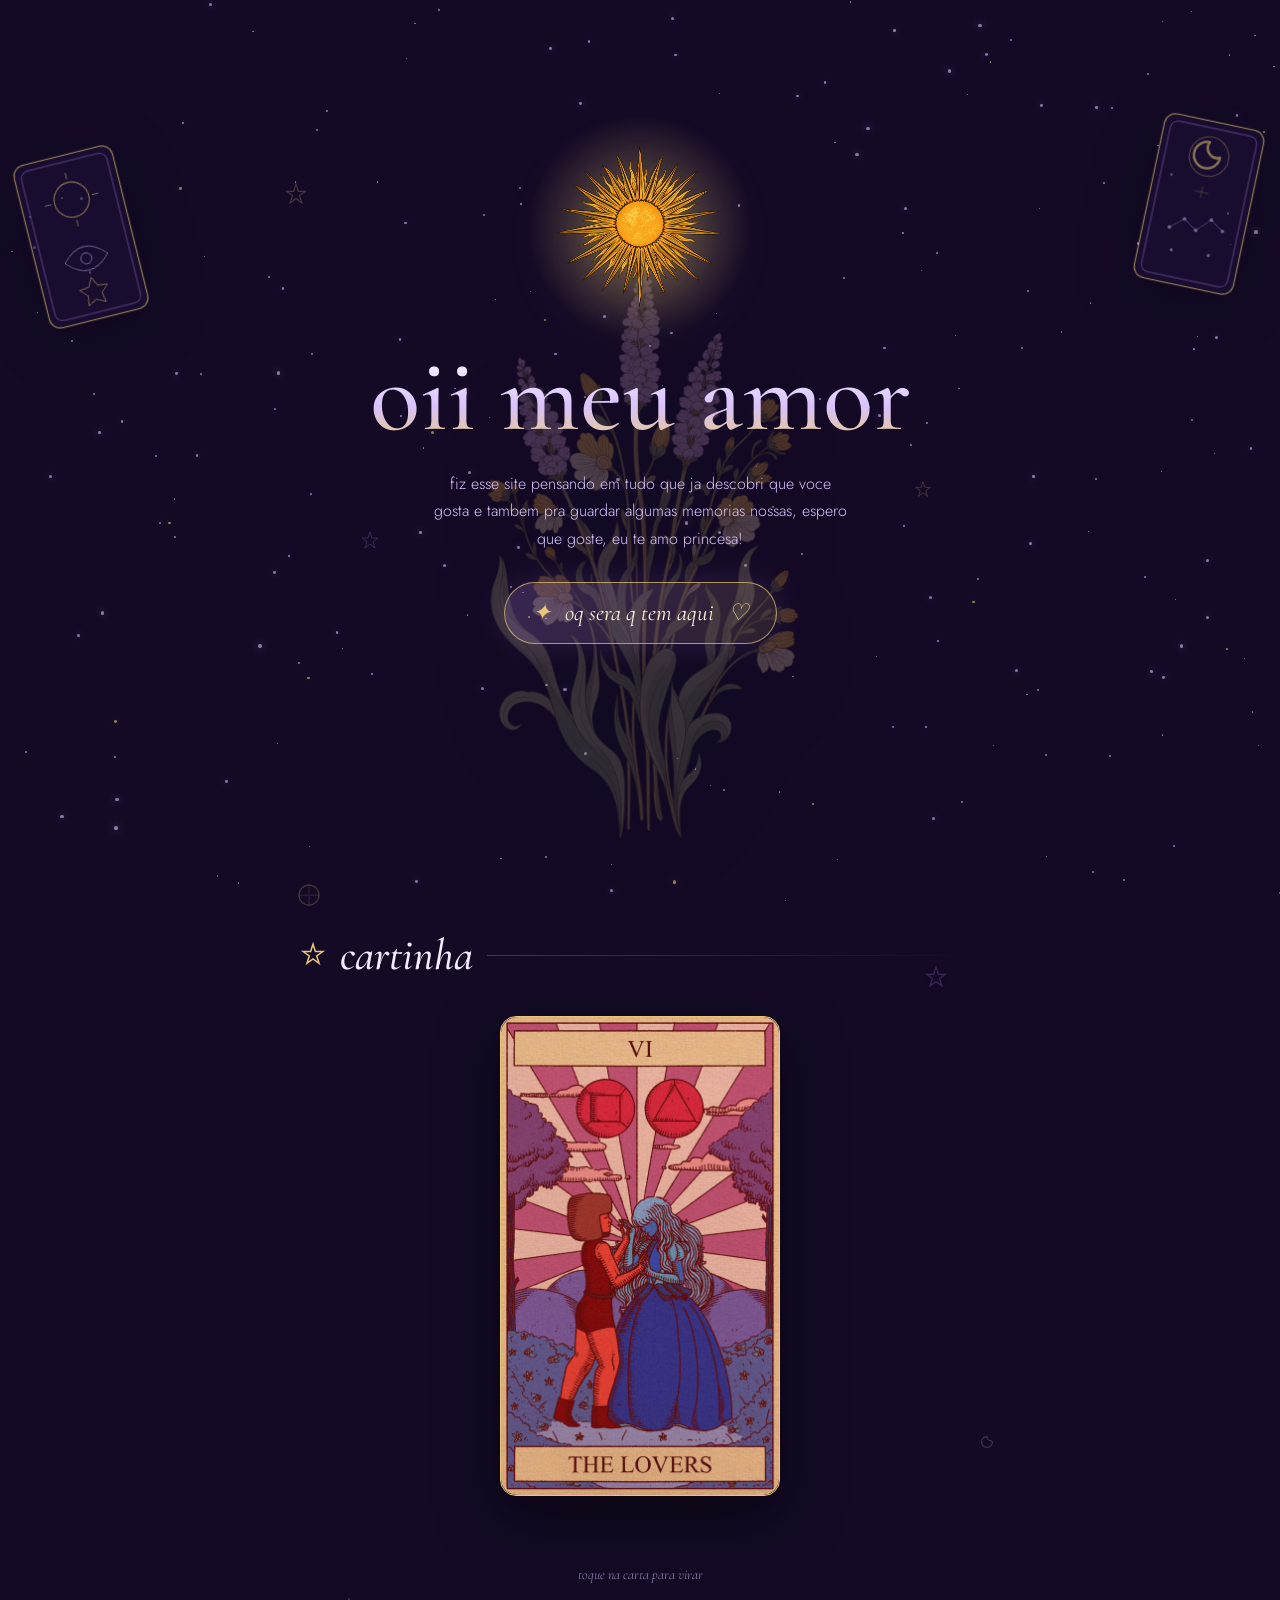
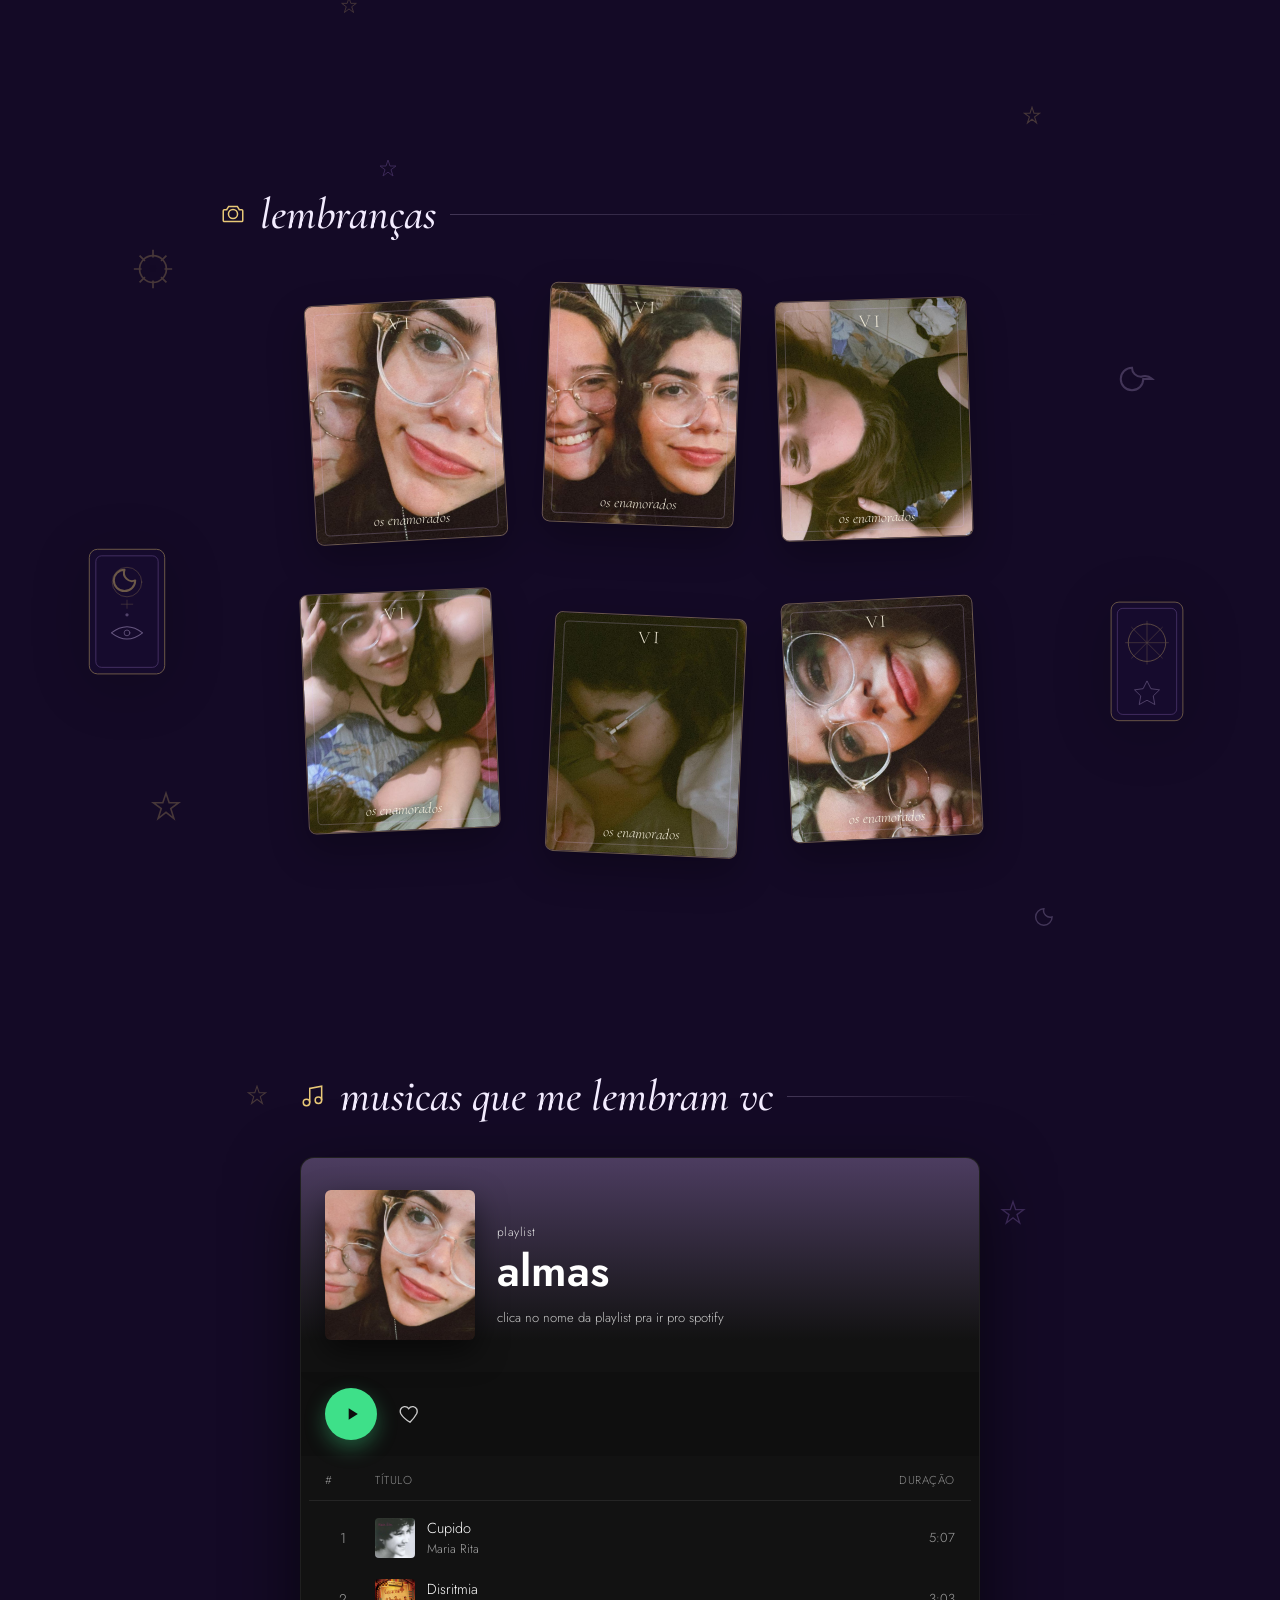
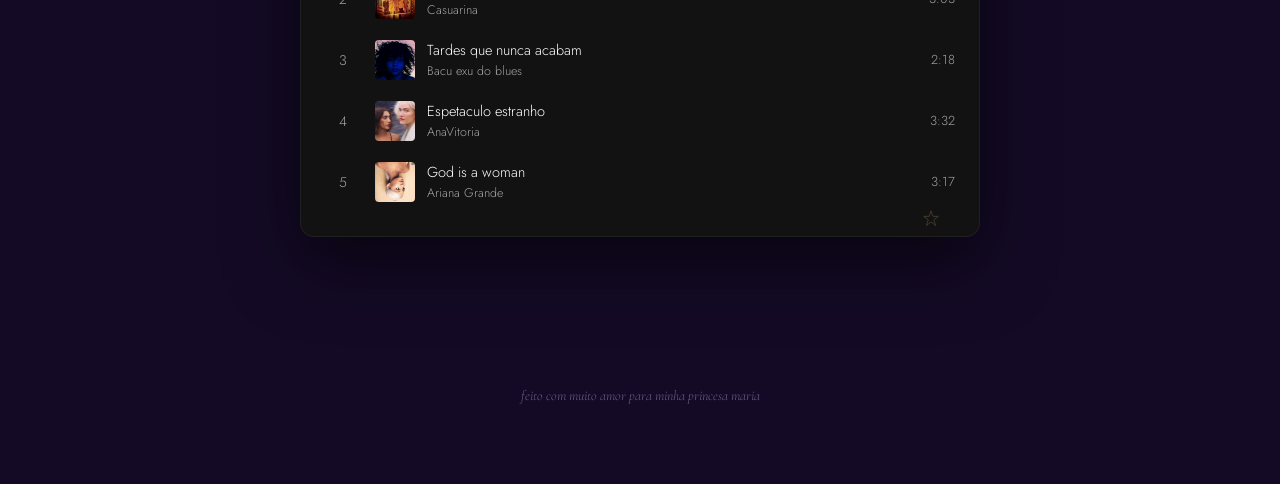
==== commit df207532: "Update index.html" ====
--- a/index.html
+++ b/index.html
@@ -1,1287 +1,1287 @@
-<!DOCTYPE html>
-<html lang="pt-BR">
-<head>
-<meta charset="UTF-8">
-<meta name="viewport" content="width=device-width, initial-scale=1.0">
-<title>para meu amor</title>
-<link rel="preconnect" href="https://fonts.googleapis.com">
-<link rel="preconnect" href="https://fonts.gstatic.com" crossorigin>
+<!DOCTYPE html>
+<html lang="pt-BR">
+<head>
+<meta charset="UTF-8">
+<meta name="viewport" content="width=device-width, initial-scale=1.0">
+<title>para meu amor</title>
+<link rel="preconnect" href="https://fonts.googleapis.com">
+<link rel="preconnect" href="https://fonts.gstatic.com" crossorigin>
 <link href="https://fonts.googleapis.com/css2?family=Cormorant+Garamond:ital,wght@0,400;0,500;0,600;1,400;1,500&family=Jost:wght@300;400;500;600&display=swap" rel="stylesheet">
 
 <style>
-html { overflow-x: clip; }
-.show-invitation {
-  position: relative; z-index: 2;
-  display: inline-flex; align-items: center; justify-content: center; gap: 14px;
-  margin-top: 30px; padding: 16px 27px;
-  border: 1px solid rgba(232, 200, 119, .7); border-radius: 999px;
-  background: linear-gradient(120deg, rgba(185, 140, 242, .22), rgba(232, 200, 119, .12));
-  color: #fff4dc; font: italic 23px var(--serif); cursor: pointer;
-  box-shadow: 0 0 30px rgba(185, 140, 242, .15);
-  transition: transform .25s, box-shadow .25s, background .25s;
-}
-.show-invitation:hover { transform: translateY(-3px); background: rgba(185, 140, 242, .28); }
-.show-invitation > span[aria-hidden] { color: var(--gold); }
-.show-invitation-note { position: relative; z-index: 2; margin: 12px 16px 0; color: var(--lavender-soft); font-size: 12px; }
-
-/* The original page remains the stage, including while the visitor scrolls. */
-body.show-active {
-  --show-rgb: 185, 140, 242;
-  --show-secondary-rgb: 240, 185, 221;
-  --show-beat: 0; --show-energy: .35; --show-swell: .5; --show-progress: 0%;
-  --show-orbit: 0deg; --show-beam-a: -24deg; --show-beam-b: 20deg; --show-beam-c: 4deg;
-  padding-bottom: 112px; background: #0c0519;
-}
-.show-stage[hidden], .show-controls[hidden], .show-inline-music[hidden], .show-lyrics[hidden], #showParticles[hidden], #showVideo[hidden], #showVideoPlaceholder[hidden], #showAudioPlayer[hidden] { display: none !important; }
-.show-stage { position: fixed; inset: 0; z-index: 0; overflow: hidden; pointer-events: none; animation: show-arrive 1.8s ease both; }
-.show-aurora {
-  position: absolute; inset: -40%;
-  background:
-    radial-gradient(ellipse at 22% 30%, rgba(var(--show-rgb), .6), transparent 48%),
-    radial-gradient(ellipse at 80% 70%, rgba(var(--show-secondary-rgb), .46), transparent 48%),
-    conic-gradient(from 0deg at 50% 50%, transparent, rgba(var(--show-rgb), .15), transparent 35%, rgba(var(--show-secondary-rgb), .2), transparent 85%);
-  opacity: calc(.35 + var(--show-energy) * .48 + var(--show-beat) * .15);
-  transform: rotate(var(--show-orbit)) scale(calc(1 + var(--show-swell) * .08));
-}
-.show-beams { position: absolute; inset: 0; opacity: calc(.35 + var(--show-energy) * .65); }
-.show-beam {
-  position: absolute; top: -12vh; left: 3%; width: 40vw; height: 135vh;
-  transform-origin: 50% 0; transform: rotate(var(--show-beam-a));
-  background: conic-gradient(from 164deg at 50% 0%, transparent 0deg, rgba(var(--show-rgb), .02) 6deg, rgba(var(--show-rgb), .44) 16deg, transparent 32deg);
-  opacity: calc(.4 + var(--show-beat) * .4); mix-blend-mode: screen;
-}
-.show-beam:nth-child(2) { left: 24%; transform: rotate(var(--show-beam-b)); background: conic-gradient(from 172deg at 50% 0%, transparent, rgba(232, 200, 119, .24) 8deg, transparent 16deg); }
-.show-beam:nth-child(3) { left: 58%; transform: rotate(var(--show-beam-c)); }
-.show-beam:nth-child(4) { top: auto; bottom: -24vh; left: 4%; transform: rotate(calc(180deg - var(--show-beam-b))); background: conic-gradient(from 172deg at 50% 0%, transparent, rgba(var(--show-secondary-rgb), .2) 8deg, transparent 16deg); }
-.show-beam:nth-child(5) { left: 75%; transform: rotate(calc(0deg - var(--show-beam-a))); }
-.show-beam:nth-child(6) { top: auto; bottom: -24vh; left: 55%; transform: rotate(calc(180deg + var(--show-beam-c))); }
-.show-halo {
-  position: absolute; left: 50%; top: 50%; width: min(95vw, 800px); aspect-ratio: 1;
-  border: 1px solid rgba(var(--show-rgb), .3); border-radius: 50%;
-  box-shadow: 0 0 80px rgba(var(--show-rgb), .1), inset 0 0 80px rgba(var(--show-rgb), .08);
-  opacity: calc(.15 + var(--show-beat) * .3);
-  transform: translate(-50%, -50%) scale(calc(.85 + var(--show-beat) * .12 + var(--show-swell) * .08));
-}
-.show-vignette { position: absolute; inset: 0; background: radial-gradient(ellipse, transparent 40%, rgba(6, 2, 14, .55)); }
-#showParticles { position: fixed; inset: 0; width: 100%; height: 100%; z-index: 4; pointer-events: none; }
-body.show-active::after {
-  content: ''; position: fixed; inset: 0; z-index: 3; pointer-events: none; mix-blend-mode: screen;
-  background: radial-gradient(ellipse at 10% 35%, rgba(var(--show-rgb), .2), transparent 50%), radial-gradient(ellipse at 90% 75%, rgba(var(--show-secondary-rgb), .16), transparent 50%);
-  opacity: calc(.2 + var(--show-energy) * .4 + var(--show-beat) * .2);
-}
-body.show-active #stars { z-index: 1; }
-body.show-active section, body.show-active footer { z-index: 2; }
-body.show-active .hero h1 {
-  background-image: linear-gradient(180deg, #fff9ed, rgb(var(--show-rgb)) 60%, var(--gold));
-  filter: drop-shadow(0 0 26px rgba(var(--show-rgb), calc(.12 + var(--show-beat) * .25)));
-}
-body.show-active .star, body.show-active .moon-glow, body.show-active .moon-wrap img,
-body.show-active .hero-bouquet, body.show-active .card-float,
-body.show-active .flip-hint, body.show-active .sym-drift { animation-play-state: paused; }
-body.show-active .star { opacity: calc(.2 + var(--show-beat) * .6); animation: none; }
-body.show-active .moon-glow { opacity: calc(.45 + var(--show-beat) * .4); animation: none; }
-body.show-active .hero-bouquet { opacity: calc(.22 + var(--show-swell) * .12); }
-body.show-active .kicker h2 { color: rgb(var(--show-rgb)); text-shadow: 0 0 24px rgba(var(--show-rgb), .3); }
-body.show-active .kicker .rule { background: linear-gradient(90deg, rgba(var(--show-rgb), .7), transparent); }
-body.show-active .photo-frame {
-  border-color: rgba(var(--show-rgb), calc(.3 + var(--show-beat) * .55));
-  box-shadow: 0 16px 38px #0007, 0 0 calc(12px + var(--show-beat) * 28px) rgba(var(--show-rgb), .22);
-}
-body.show-active .photo-frame.show-highlight { border-color: var(--gold); box-shadow: 0 16px 38px #0007, 0 0 calc(25px + var(--show-beat) * 30px) rgba(232, 200, 119, .45); }
-body.show-active .face, body.show-active .spotify-frame { box-shadow: 0 24px 65px #0007, 0 0 calc(12px + var(--show-beat) * 30px) rgba(var(--show-rgb), .2); }
-body.show-active .spotify-header { background: linear-gradient(180deg, rgba(var(--show-rgb), .38), #121212 95%); }
-body.show-active .show-invitation { border-color: rgb(var(--show-rgb)); box-shadow: 0 0 calc(20px + var(--show-beat) * 28px) rgba(var(--show-rgb), .25); }
-
-.show-inline-music { position: relative; z-index: 2; margin: 22px auto 0; width: min(560px, 100%); }
-.show-music-title { color: var(--gold); margin: 0 0 9px; font: 20px var(--serif); }
-.show-music-title span { color: var(--lavender-soft); font: 12px var(--sans); }
-.show-video-slot { position: relative; width: 100%; aspect-ratio: 16 / 9; overflow: hidden; border: 1px solid rgba(232, 200, 119, .35); border-radius: 16px; background: radial-gradient(ellipse at 50% 35%, #b98cf21a, transparent 70%), #140a26; box-shadow: 0 0 calc(10px + var(--show-beat) * 24px) rgba(var(--show-rgb), .16); }
-.show-video-placeholder { position: absolute; inset: 0; display: flex; flex-direction: column; align-items: center; justify-content: center; padding: 16px; }
-.show-video-placeholder::before { content: ''; position: absolute; inset: 9px; border: 1px dashed rgba(217, 194, 251, .2); border-radius: 10px; pointer-events: none; }
-.show-video-placeholder svg { width: 44px; height: 44px; color: var(--gold); opacity: .8; }
-.show-video-placeholder p { margin: 9px 0 5px; color: #fff4dc; font: italic 30px var(--serif); }
-.show-video-placeholder > span { color: var(--lavender-soft); font-size: 12px; }
-#showVideo { display: block; width: 100%; height: 100%; object-fit: contain; background: #09050f; }
-.show-music-hint { color: var(--lavender-soft); font-size: 12px; line-height: 1.5; margin: 10px 0 0; }
-.show-lyrics {
-  position: fixed; left: 50%; z-index: 6; transform: translateX(-50%);
-  bottom: calc(var(--lyrics-controls-height, 100px) + max(16px, env(safe-area-inset-bottom)) + 28px);
-  width: min(780px, calc(100% - 40px)); padding: 16px 18px;
-  text-align: center; pointer-events: none;
-}
-.show-lyrics::before {
-  content: ''; position: absolute; inset: -14px -20px; z-index: -1;
-  background: radial-gradient(ellipse, #0c0519e6 20%, #0c051980 55%, transparent 75%);
-  filter: blur(8px);
-}
-.show-lyrics p {
-  margin: 0; color: #fff4e4; font: italic clamp(25px, 3.8vw, 42px)/1.3 var(--serif);
-  text-wrap: balance; overflow-wrap: anywhere;
-  text-shadow: 0 2px 12px #000, 0 0 22px rgba(var(--show-rgb), .65);
-}
-.show-lyrics p span {
-  display: inline-block;
-  animation: lyric-arrive .65s cubic-bezier(.22, 1, .36, 1) both;
-  animation-delay: var(--word-delay, 0ms);
-}
-.show-paused .show-lyrics p span { animation-play-state: paused; }
-.show-lyrics.is-still p span { animation: none; }
-.show-lyrics::after {
-  content: ''; display: block; width: 44px; height: 1px; margin: 14px auto 0;
-  background: linear-gradient(90deg, transparent, var(--gold), transparent);
-}
-@keyframes lyric-arrive {
-  from { opacity: 0; filter: blur(6px); transform: translateY(12px); }
-  to { opacity: 1; filter: blur(0); transform: translateY(0); }
-}
-@media (min-width: 1280px) {
-  .show-lyrics {
-    top: 46%; bottom: auto; left: 20px; transform: translateY(-50%);
-    width: min(300px, calc((100vw - 900px) / 2 - 30px)); padding: 18px 4px;
-  }
-  .show-lyrics[data-side="right"] { left: auto; right: 20px; }
-  .show-lyrics p { font-size: clamp(22px, 1.9vw, 31px); line-height: 1.45; }
-}
-.show-controls {
-  position: fixed; bottom: 16px; left: 50%; transform: translateX(-50%); z-index: 10;
-  width: min(760px, calc(100% - 24px)); display: grid; grid-template-columns: minmax(0, 1fr) auto;
-  gap: 10px 16px; padding: 14px 18px 12px; border: 1px solid rgba(var(--show-rgb), .4); border-radius: 18px;
-  background: #140a26ed; box-shadow: 0 0 35px rgba(var(--show-rgb), .15), 0 12px 40px #0008; backdrop-filter: blur(18px);
-}
-.show-now-playing { display: flex; align-items: center; gap: 12px; min-width: 0; }
-.show-now-playing > div { min-width: 0; }
-.show-now-playing strong { display: block; color: #fff4dc; font: 21px/1 var(--serif); }
-.show-now-playing div > span { display: block; margin-top: 5px; font-size: 10px; color: var(--lavender-soft); white-space: nowrap; overflow: hidden; text-overflow: ellipsis; }
-.show-equalizer { display: flex; align-items: center; gap: 3px; height: 28px; flex-shrink: 0; }
-.show-equalizer i { width: 3px; height: 24px; border-radius: 3px; background: rgb(var(--show-rgb)); transform: scaleY(calc(.2 + var(--show-beat) * .8)); }
-.show-equalizer i:nth-child(even) { height: 16px; transform: scaleY(calc(.4 + var(--show-swell) * .6)); }
-.show-control-buttons { display: flex; gap: 7px; align-items: center; }
-.show-control-buttons button {
-  display: inline-flex; align-items: center; justify-content: center; gap: 7px;
-  min-width: 38px; min-height: 38px; padding: 8px 12px;
-  border: 1px solid var(--line); border-radius: 999px; background: #d9c2fb0a;
-  color: var(--lavender-soft); font: 15px var(--sans); cursor: pointer;
-}
-.show-control-buttons button:hover { background: #b98cf22b; }
-.show-control-buttons button[aria-pressed="true"] { border-color: var(--gold); color: var(--gold); }
-.show-control-buttons button:disabled { opacity: .45; cursor: wait; }
-.show-control-label { font-size: 11px; }
-.show-timeline { grid-column: 1 / -1; display: flex; gap: 10px; align-items: center; }
-.show-timeline span { color: var(--lavender-soft); font-size: 10px; font-variant-numeric: tabular-nums; min-width: 26px; }
-.show-timeline input {
-  appearance: none; -webkit-appearance: none; flex: 1; min-width: 0; height: 4px; margin: 8px 0;
-  border-radius: 999px; background: linear-gradient(90deg, rgb(var(--show-rgb)) var(--show-progress), #d9c2fb33 var(--show-progress));
-  cursor: pointer; accent-color: var(--gold);
-}
-.show-timeline input::-webkit-slider-thumb { appearance: none; width: 12px; height: 12px; background: var(--gold); border-radius: 50%; }
-.show-timeline input::-moz-range-thumb { width: 12px; height: 12px; background: var(--gold); border-radius: 50%; border: 0; }
-.show-invitation:focus-visible, .show-controls button:focus-visible, .show-timeline input:focus-visible { outline: 2px solid var(--gold); outline-offset: 4px; }
-@keyframes show-arrive { from { opacity: 0; } to { opacity: 1; } }
-@media (max-width: 600px) {
-  .show-controls { padding: 12px; gap: 8px; bottom: max(10px, env(safe-area-inset-bottom)); }
-  .show-control-label { display: none; }
-  .show-control-buttons { gap: 5px; }
-  .show-control-buttons button { min-width: 36px; min-height: 40px; padding: 8px 10px; }
-  .show-now-playing { gap: 8px; }
-  .show-now-playing strong { font-size: 19px; }
-  .show-equalizer { display: none; }
-  .show-beam { width: 70vw; }
-  .show-beam:nth-child(n + 4) { display: none; }
-}
-@media (prefers-reduced-motion: reduce) {
-  .show-stage { animation: none; }
-  .show-invitation { transition: none; }
-  .show-lyrics p span { animation: none; }
-}
-
-  :root{
-    --bg-deep:#140a26;
-    --bg-mid:#2a1350;
-    --bg-mid-2:#3a1a5e;
-    --lavender:#b98cf2;
-    --lavender-soft:#d9c2fb;
-    --gold:#e8c877;
-    --rose:#f0b9dd;
-    --text-soft:#f3ecff;
-    --line:rgba(233,213,255,0.22);
-    --spotify-green:#3ee089;
-    --serif: 'Cormorant Garamond', serif;
-    --sans: 'Jost', sans-serif;
-  }
-
-  *{box-sizing:border-box;}
-  html{scroll-behavior:smooth;}
-  body{
-    margin:0;
-    background:var(--bg-deep);
-    color:var(--text-soft);
-    font-family:var(--sans);
-    font-weight:300;
-    overflow-x:hidden;
-  }
-
-  /* ---------- starfield ---------- */
-  #stars{ position:fixed; inset:0; z-index:0; pointer-events:none; }
-  .star{
-    position:absolute; background:var(--lavender-soft); border-radius:50%;
-    animation:twinkle 4s ease-in-out infinite; opacity:0.6;
-    box-shadow:0 0 10px rgba(217,194,251,0.82), 0 0 18px rgba(232,200,119,0.22);
-  }
-  @keyframes twinkle{
-    0%,100%{opacity:0.15; transform:scale(1);}
-    50%{opacity:0.9; transform:scale(1.4);}
-  }
-  @media (prefers-reduced-motion: reduce){
-    .star, .moon-glow, .moon-wrap img, .hero-bouquet, .card-float, .flip-hint, .sym-drift{ animation:none !important; }
-  }
-
-  /* ---------- floating mystical symbols (background) ---------- */
-  .sym{
-    position:absolute; opacity:0.24; color:var(--lavender-soft); pointer-events:none; z-index:0;
-    filter:drop-shadow(0 0 12px rgba(232,200,119,0.14));
-  }
-  .sym.gold{ color:var(--gold); }
-  .sym.purple{ color:var(--lavender); filter:drop-shadow(0 0 12px rgba(185,140,242,0.34)); }
-  .sym-drift{ animation:drift 9s ease-in-out infinite; }
-  @keyframes drift{
-    0%,100%{ transform:translateY(0) rotate(0deg); }
-    50%{ transform:translateY(-16px) rotate(6deg); }
-  }
-
-  section{ position:relative; z-index:1; padding:100px 20px 90px; max-width:720px; margin:0 auto; overflow:visible; }
-  #carta{ transition:padding-bottom .45s ease; }
-  #carta.card-open{ padding-bottom:220px; }
-
-  /* ---------- hero ---------- */
-  .hero{
-    min-height:92vh; max-width:100%;
-    display:flex; flex-direction:column; align-items:center; justify-content:center;
-    text-align:center; padding-top:60px; position:relative;
-  }
-.moon-wrap{
-  position:relative; width:170px; height:170px; margin-bottom:26px; z-index:2;
-  display:grid; place-items:center;
-  border-radius:50%; text-decoration:none; cursor:pointer;
-}
-.moon-wrap:focus-visible{
-  outline:1px solid rgba(232,200,119,0.72);
-  outline-offset:10px;
-}
-.moon-glow{
-  position:absolute; inset:-30px;
-  background:radial-gradient(circle, rgba(232,200,119,0.35), transparent 70%);
-  animation:pulse 5s ease-in-out infinite; border-radius:50%;
-}
-.moon-wrap img{
-  width:100%; height:100%; object-fit:contain; display:block; position:relative; z-index:1;
-  filter:drop-shadow(0 14px 32px rgba(232,200,119,0.28));
-  animation:sun-soft-pulse 5s ease-in-out infinite;
-}
-.hero-bouquet{
-  position:absolute; left:50%; top:68%; transform:translate(-50%,-50%);
-  width:clamp(260px, 38vw, 520px); max-height:68vh; object-fit:contain;
-  opacity:0.24; z-index:1; pointer-events:none;
-  transform-origin:50% 100%;
-  filter:drop-shadow(0 22px 46px rgba(0,0,0,0.55));
-  animation:hero-bouquet-sway 6s ease-in-out infinite;
-}
-@keyframes pulse{ 0%,100%{ transform:scale(1); opacity:0.7; } 50%{ transform:scale(1.15); opacity:1; } }
-@keyframes sun-soft-pulse{ 0%,100%{ transform:scale(1); } 50%{ transform:scale(1.04); } }
-@keyframes hero-bouquet-sway{
-  0%,100%{ transform:translate(-50%,-50%) rotate(-1.4deg) translateY(0); }
-  50%{ transform:translate(-50%,-50%) rotate(1.4deg) translateY(-1.2vmin); }
-}
-  .hero .eyebrow{ font-family:var(--serif); font-style:italic; color:var(--lavender-soft); font-size:20px; letter-spacing:0.04em; margin:0 0 6px; position:relative; z-index:2;}
-  .hero h1{
-    font-family:var(--serif); font-weight:500; font-size:clamp(56px,12vw,104px); margin:0;
-    background:linear-gradient(180deg, #fff, var(--lavender-soft) 60%, var(--gold));
-    -webkit-background-clip:text; background-clip:text; color:transparent; line-height:1; position:relative; z-index:2;
-  }
-  .hero p.tag{ max-width:420px; margin:22px auto 0; color:var(--lavender-soft); font-size:16px; line-height:1.7; position:relative; z-index:2;}
-  /* floating decorative tarot cards in hero */
-  .deco-card{ position:absolute; opacity:0.55; pointer-events:none; filter:drop-shadow(0 10px 30px rgba(0,0,0,0.5)); z-index:1;}
-  .card-float{ animation:floaty 7s ease-in-out infinite; }
-  @keyframes floaty{ 0%,100%{ transform:translateY(0) rotate(var(--r,0deg)); } 50%{ transform:translateY(-14px) rotate(var(--r,0deg)); } }
-  .deco-left{ left:2%; top:18%; width:110px; --r:-14deg; transform:rotate(-14deg); }
-  .deco-right{ right:2%; top:14%; width:110px; --r:12deg; transform:rotate(12deg); }
-  @media (max-width:720px){ .deco-left,.deco-right{ width:76px; opacity:0.35; } }
-
-  /* ---------- section heading ---------- */
-  .kicker{ display:flex; align-items:center; gap:14px; margin-bottom:34px; }
-  .kicker svg{ width:26px; height:26px; flex-shrink:0; color:var(--gold); }
-  .kicker h2{ font-family:var(--serif); font-weight:500; font-style:italic; font-size:clamp(32px,6vw,44px); margin:0; color:var(--text-soft); }
-  .kicker .rule{ flex:1; height:1px; background:linear-gradient(90deg, var(--line), transparent); }
-
-  /* ---------- carta / tarot card ---------- */
-  .letter-stage{ display:flex; justify-content:center; perspective:1600px; margin:20px 0 70px; position:relative;}
-  .tarot-image-card{
-    width:min(320px,82vw); display:block; border-radius:14px;
-    border:1px solid var(--gold);
-    box-shadow:0 24px 70px rgba(0,0,0,0.58), 0 0 34px rgba(232,200,119,0.16);
-  }
-  .tarot-card{
-    width:min(280px,76vw); height:min(480px,130vw); position:relative; cursor:pointer;
-    transform-style:preserve-3d;
-    transition:transform .9s cubic-bezier(.2,.9,.25,1), width .45s ease, height .45s ease;
-  }
-  .tarot-card.flipped{ width:min(390px,88vw); height:min(620px, calc(100vh - 130px)); transform:rotateY(180deg); }
-  .face{ position:absolute; inset:0; border-radius:16px; backface-visibility:hidden; border:1px solid var(--gold); box-shadow:0 20px 60px rgba(0,0,0,0.55); overflow:hidden; }
-  .face-back{
-    background:none;
-    display:flex; align-items:center; justify-content:center;
-  }
-  .face-back svg{ width:70%; }
-  .face-back .tarot-image-card{
-    width:100%; height:100%; object-fit:cover; border:0; border-radius:16px; box-shadow:none;
-  }
-  .face-front{
-    transform:rotateY(180deg); background:linear-gradient(180deg,#fbf6ea,#f1e6c9); color:#3a2a12; padding:30px 24px;
-    display:flex; flex-direction:column; position:relative;
-  }
-  .corner-sym{ position:absolute; width:20px; height:20px; opacity:0.4; color:#8a6a24; }
-  .corner-sym.tl{ top:10px; left:10px; }
-  .corner-sym.tr{ top:10px; right:10px; transform:scaleX(-1); }
-  .corner-sym.bl{ bottom:10px; left:10px; transform:scaleY(-1); }
-  .corner-sym.br{ bottom:10px; right:10px; transform:scale(-1,-1); }
-  .face-front .card-title{ font-family:var(--serif); font-style:italic; font-size:22px; text-align:center; margin:0 0 10px; color:#5a3d10; }
-  .face-front .divider{ width:40px; height:1px; background:#b3934f; margin:0 auto 16px; }
-  .letter-text{
-    font-family:var(--serif); font-size:17px; line-height:1.65; overflow-y:auto;
-    flex:1; min-height:0; padding-right:8px; color:#4a3417;
-  }
-  .letter-text .placeholder-note{ opacity:0.65; font-style:italic; }
-  .flip-hint{ text-align:center; margin-top:18px; font-family:var(--serif); font-style:italic; font-size:14px; color:rgba(217,194,251,0.7); animation:fadePulse 2.6s ease-in-out infinite; }
-  @keyframes fadePulse{ 0%,100%{ opacity:0.4; } 50%{ opacity:1; } }
-  @media (max-width:720px){
-    .tarot-card{ width:min(260px,76vw); height:min(446px,130vw); }
-    .tarot-card.flipped{ width:min(340px,90vw); height:min(560px, calc(100vh - 110px)); }
-  }
-  .edit-note{ text-align:center; font-size:13px; color:rgba(217,194,251,0.5); margin-top:14px; }
-  .edit-note code{ background:rgba(255,255,255,0.06); padding:2px 6px; border-radius:4px; color:var(--gold); }
-
-  /* ---------- fotos ---------- */
-  #fotos{ max-width:880px; }
-  .gallery{
-    display:flex; flex-wrap:wrap; justify-content:center; align-items:flex-start;
-    gap:40px 34px; margin:10px auto 0; position:relative; z-index:2; padding:10px 0 24px;
-  }
-  .photo-frame{
-    width:clamp(150px, 22vw, 192px); aspect-ratio:4/5; border-radius:8px; border:1px solid rgba(232,200,119,0.36);
-    background:
-      radial-gradient(circle at 50% 45%, rgba(185,140,242,0.18), transparent 34%),
-      linear-gradient(160deg, rgba(255,248,230,0.08), rgba(185,140,242,0.07));
-    display:flex; align-items:center; justify-content:center; position:relative; overflow:hidden; cursor:pointer;
-    margin-top:var(--mt, 0px);
-    transform:translateX(var(--x,0)) rotate(var(--rot,0deg));
-    transition:border-color .3s ease, transform .3s ease, box-shadow .3s ease;
-    box-shadow:0 16px 38px rgba(0,0,0,0.28);
-  }
-  .photo-frame::before{
-    content:''; position:absolute; inset:8px; border:1px solid rgba(217,194,251,0.22); border-radius:5px;
-    pointer-events:none; z-index:2;
-  }
-  .photo-frame::after{
-    content:'VI'; position:absolute; top:10px; left:0; right:0; text-align:center;
-    font-family:var(--serif); font-size:18px; letter-spacing:0.16em; color:rgba(232,200,119,0.84);
-    pointer-events:none; z-index:2;
-  }
-  .photo-frame:nth-child(1){ --rot:-3.2deg; --x:-8px; --mt:16px; }
-  .photo-frame:nth-child(2){ --rot:2.2deg; --x:2px; --mt:0px; }
-  .photo-frame:nth-child(3){ --rot:-1.8deg; --x:8px; --mt:14px; }
-  .photo-frame:nth-child(4){ --rot:-2.4deg; --x:-14px; --mt:10px; }
-  .photo-frame:nth-child(5){ --rot:2.6deg; --x:6px; --mt:34px; }
-  .photo-frame:nth-child(6){ --rot:-2.8deg; --x:16px; --mt:18px; }
-  .photo-frame:hover{
-    border-color:rgba(232,200,119,0.74);
-    transform:translateX(var(--x,0)) translateY(-8px) rotate(var(--rot,0deg)) scale(1.02);
-    box-shadow:0 22px 52px rgba(0,0,0,0.4);
-  }
-  .photo-frame img{ width:100%; height:100%; object-fit:cover; display:none; }
-  .photo-frame.has-img img{ display:block; }
-  .photo-frame.has-img::after{ color:rgba(255,248,230,0.9); text-shadow:0 2px 8px rgba(0,0,0,0.8); }
-  .photo-title{
-    position:absolute; left:0; right:0; bottom:12px; z-index:2; pointer-events:none;
-    text-align:center; font-family:var(--serif); font-size:15px; font-style:italic;
-    color:rgba(232,200,119,0.84); text-shadow:0 2px 8px rgba(0,0,0,0.55);
-  }
-  .photo-frame.has-img .photo-title{ color:rgba(255,248,230,0.92); text-shadow:0 2px 8px rgba(0,0,0,0.8); }
-  @media (max-width:720px){
-    .gallery{ gap:16px; }
-    .photo-frame{ width:min(42vw, 170px); }
-    .photo-frame:nth-child(n){ --x:0px; --mt:0px; }
-  }
-
-  /* ---------- musicas: spotify-style playlist ---------- */
-  .spotify-frame{
-    background:#121212;
-    border-radius:14px;
-    overflow:hidden;
-    border:1px solid rgba(255,255,255,0.06);
-    box-shadow:0 25px 70px rgba(0,0,0,0.6);
-  }
-  .spotify-header{
-    display:flex; align-items:flex-end; gap:22px;
-    padding:32px 24px;
-    background:linear-gradient(180deg, rgba(185,140,242,0.35), rgba(18,18,18,0.9) 85%);
-  }
-  .cover-art{
-    width:150px; height:150px; border-radius:6px; flex-shrink:0;
-    box-shadow:0 12px 30px rgba(0,0,0,0.55);
-    overflow:hidden;
-  }
-  .cover-art svg, .cover-art img{ width:100%; height:100%; display:block; }
-  .cover-art img{ object-fit:cover; }
-  .spotify-meta{ color:#fff; min-width:0; }
-  .spotify-meta .type{ font-size:12px; letter-spacing:0.04em; color:#e6e6e6; margin:0 0 6px; font-family:var(--sans); }
-  .spotify-meta h3{
-    font-family:var(--sans); font-weight:600; font-size:clamp(26px,5vw,44px); margin:0 0 10px; line-height:1.1;
-  }
-  .spotify-meta h3 a{ color:#fff; text-decoration:none; }
-  .spotify-meta h3 a:hover{ text-decoration:underline; }
-  .spotify-meta .sub{ font-size:13px; color:#c9c9c9; font-family:var(--sans); }
-  .spotify-controls{
-    display:flex; align-items:center; gap:22px; padding:16px 24px; background:rgba(0,0,0,0.15);
-  }
-  .play-btn{
-    width:52px; height:52px; border-radius:50%; background:var(--spotify-green);
-    display:flex; align-items:center; justify-content:center; flex-shrink:0; cursor:default;
-    box-shadow:0 8px 20px rgba(62,224,137,0.35);
-  }
-  .play-btn svg{ width:20px; height:20px; fill:#0d0d0d; margin-left:2px; }
-  .like-icon{ width:22px; height:22px; color:#c9c9c9; }
-  .track-table{ padding:8px 8px 24px; }
-  .track-head{
-    display:grid; grid-template-columns:36px 1fr 70px; gap:14px; padding:8px 16px 12px;
-    font-size:11.5px; text-transform:uppercase; letter-spacing:0.05em; color:#8c8c8c; border-bottom:1px solid rgba(255,255,255,0.08); margin-bottom:6px;
-    font-family:var(--sans);
-  }
-  .track-head .col-dur{ text-align:right; }
-  .song-row{
-    display:grid; grid-template-columns:36px 1fr 70px; gap:14px; align-items:center;
-    padding:10px 16px; border-radius:6px; cursor:default;
-  }
-  .song-row:hover{ background:rgba(255,255,255,0.06); }
-  .song-num{ font-family:var(--sans); font-size:14px; color:#a3a3a3; text-align:center; position:relative; }
-  .song-row:hover .song-num .num{ display:none; }
-  .song-row:hover .song-num .play-i{ display:inline-flex; }
-  .song-num .play-i{ display:none; align-items:center; justify-content:center; width:100%; }
-  .song-num .play-i svg{ width:12px; height:12px; fill:#fff; }
-  .song-info{ min-width:0; display:flex; align-items:center; gap:12px; }
-  .thumb{
-    width:40px; height:40px; border-radius:4px; flex-shrink:0; overflow:hidden;
-    background:linear-gradient(150deg, var(--bg-mid-2), var(--bg-mid));
-    display:flex; align-items:center; justify-content:center;
-  }
-  .thumb svg{ width:60%; height:60%; color:var(--gold); opacity:0.8; }
-  .thumb img{ width:100%; height:100%; object-fit:cover; display:none; }
-  .thumb.has-cover img{ display:block; }
-  .thumb.has-cover svg{ display:none; }
-  .song-text{ min-width:0; }
-  .song-title{ font-family:var(--sans); font-size:14.5px; color:#fff; text-decoration:none; display:block; white-space:nowrap; overflow:hidden; text-overflow:ellipsis; }
-  .song-title:hover{ text-decoration:underline; }
-  .song-sub{ font-size:12.5px; color:#a3a3a3; margin-top:2px; white-space:nowrap; overflow:hidden; text-overflow:ellipsis; }
-  .song-dur{ font-size:13px; color:#a3a3a3; text-align:right; font-family:var(--sans); }
-
-  footer{
-    text-align:center; padding:60px 20px 80px; font-family:var(--serif); font-style:italic;
-    color:rgba(217,194,251,0.45); font-size:14px; position:relative; z-index:1;
-  }
-</style>
-</head>
-<body>
-
-<div id="stars"></div>
-
-<section class="hero" id="inicio">
-  <!-- decorative tarot cards -->
-  <svg class="deco-card deco-left card-float" viewBox="0 0 100 160" xmlns="http://www.w3.org/2000/svg">
-    <rect x="4" y="4" width="92" height="152" rx="10" fill="#1c0f38" stroke="#e8c877" stroke-width="1.2"/>
-    <rect x="10" y="10" width="80" height="140" rx="7" fill="none" stroke="#b98cf2" stroke-width="0.7"/>
-    <circle cx="50" cy="45" r="16" fill="none" stroke="#e8c877" stroke-width="1"/>
-    <g stroke="#e8c877" stroke-width="0.8">
-      <line x1="50" y1="20" x2="50" y2="26"/><line x1="50" y1="64" x2="50" y2="70"/>
-      <line x1="25" y1="45" x2="31" y2="45"/><line x1="69" y1="45" x2="75" y2="45"/>
-    </g>
-    <path d="M30 100 q20 -22 40 0 q-20 22 -40 0z" fill="none" stroke="#d9c2fb" stroke-width="0.8"/>
-    <circle cx="50" cy="100" r="5" fill="none" stroke="#d9c2fb" stroke-width="0.8"/>
-    <path d="M50 118 l4 8 9 1.2 -6.5 6.3 1.5 9 -8 -4.3 -8 4.3 1.5 -9 -6.5 -6.3 9 -1.2z" fill="none" stroke="#e8c877" stroke-width="0.8"/>
-  </svg>
-
-  <svg class="deco-card deco-right card-float" viewBox="0 0 100 160" xmlns="http://www.w3.org/2000/svg" style="animation-delay:1.3s">
-    <rect x="4" y="4" width="92" height="152" rx="10" fill="#1c0f38" stroke="#e8c877" stroke-width="1.2"/>
-    <rect x="10" y="10" width="80" height="140" rx="7" fill="none" stroke="#b98cf2" stroke-width="0.7"/>
-    <g stroke-linecap="round" stroke-linejoin="round">
-      <circle cx="50" cy="36" r="18" fill="none" stroke="#e8c877" stroke-width="1" opacity="0.55"/>
-      <path d="M60 35a12 12 0 1 1-12-12 9 9 0 0 0 12 12z" fill="none" stroke="#e8c877" stroke-width="2.3"/>
-      <path d="M50 64v10M44 69h12" stroke="#e8c877" stroke-width="0.75" opacity="0.5"/>
-      <path d="M28 106 L40 96 L52 104 L64 92 L76 100" stroke="#b98cf2" stroke-width="0.85" fill="none" opacity="0.72"/>
-      <g fill="#d9c2fb" opacity="0.82">
-        <circle cx="28" cy="106" r="1.7"/><circle cx="40" cy="96" r="1.7"/><circle cx="52" cy="104" r="1.7"/>
-        <circle cx="64" cy="92" r="1.7"/><circle cx="76" cy="100" r="1.7"/>
-        <circle cx="34" cy="126" r="1.4"/><circle cx="68" cy="124" r="1.4"/>
-      </g>
-    </g>
-  </svg>
-  <svg class="sym sym-drift gold" style="top:22%; left:22%; animation-delay:0.7s;" width="28" height="28" viewBox="0 0 24 24" fill="none" stroke="currentColor" stroke-width="1"><path d="M12 2l2 6h6l-5 3.7 2 6.3-5-3.9-5 3.9 2-6.3L4 8h6z"/></svg>
-  <svg class="sym sym-drift purple" style="top:64%; left:28%; animation-delay:2.7s;" width="24" height="24" viewBox="0 0 24 24" fill="none" stroke="currentColor" stroke-width="1"><path d="M12 2l2 6h6l-5 3.7 2 6.3-5-3.9-5 3.9 2-6.3L4 8h6z"/></svg>
-  <svg class="sym sym-drift gold" style="top:58%; right:27%; animation-delay:3.4s;" width="22" height="22" viewBox="0 0 24 24" fill="none" stroke="currentColor" stroke-width="1"><path d="M12 2l2 6h6l-5 3.7 2 6.3-5-3.9-5 3.9 2-6.3L4 8h6z"/></svg>
-
-  <a class="moon-wrap" href="altar.html" aria-label="abrir segredo do sol">
-    <div class="moon-glow"></div>
-    <img src="tarot-sun.png" alt="" aria-hidden="true">
-  </a>
-  <img class="hero-bouquet" src="bouquet.png" alt="" aria-hidden="true">
-  <p class="eyebrow"></p>
-  <h1>oii meu amor</h1>
-  <p class="tag">fiz esse site pensando em tudo que ja descobri que voce gosta e tambem pra guardar algumas memorias nossas, espero que goste, eu te amo princesa!</p>
-  <button class="show-invitation" id="openShow" type="button" aria-pressed="false" aria-controls="showStage showControls showMusic">
-    <span aria-hidden="true">✦</span> <span id="showButtonLabel">oq sera q tem aqui</span> <span aria-hidden="true">♡</span>
-  </button>
-  <p class="show-invitation-note"></p>
-  <div class="show-inline-music" id="showMusic" hidden>
-    <p class="show-music-title">Sailor Song <span>· Gigi Perez</span></p>
-    <div class="show-video-slot">
-      <div class="show-video-placeholder" id="showVideoPlaceholder" role="img" aria-label="Espaço reservado para nosso vídeo">
-        <svg viewBox="0 0 48 48" fill="none" stroke="currentColor" stroke-width="1.2" aria-hidden="true">
-          <rect x="7" y="9" width="34" height="30" rx="4"/>
-          <path d="M15 9v30M33 9v30M7 17h8M7 24h8M7 31h8M33 17h8M33 24h8M33 31h8"/>
-          <path d="M24 30s-7-4.5-7-8.5a4 4 0 0 1 7-2.5 4 4 0 0 1 7 2.5c0 4-7 8.5-7 8.5z"/>
-        </svg>
-        <p>nosso filme</p>
-        <span>mais uma memória nossa, em breve ♡</span>
-      </div>
-      <!-- A barra do show controla o vídeo e a música juntos. -->
-      <video id="showVideo" src="video.mp4" playsinline muted preload="metadata" hidden aria-label="Nosso vídeo especial"></video>
-    </div>
-    <div id="showAudioPlayer" hidden></div>
-    <p class="show-music-hint" id="showMusicHint" role="status">preparando a nossa música…</p>
-  </div>
-</section>
-
-<section id="carta">
-  <div class="kicker">
-    <svg viewBox="0 0 24 24" fill="none" stroke="currentColor" stroke-width="1.4"><path d="M12 2l2.2 6.8H21l-5.6 4.1 2.2 6.8L12 15.6l-5.6 4.1 2.2-6.8L3 8.8h6.8z"/></svg>
-    <h2>cartinha</h2>
-    <div class="rule"></div>
-  </div>
-
-  <!-- scattered symbols near this section -->
-  <svg class="sym sym-drift gold" style="top:6%; left:2%;" width="30" height="30" viewBox="0 0 24 24" fill="none" stroke="currentColor" stroke-width="1"><path d="M12 3v18M3 12h18" opacity="0.5"/><circle cx="12" cy="12" r="8"/></svg>
-  <svg class="sym sym-drift" style="top:70%; right:0%; animation-delay:2s;" width="26" height="26" viewBox="0 0 24 24" fill="none" stroke="currentColor" stroke-width="1"><path d="M17 12a5 5 0 11-5-5 4 4 0 004 4 5 5 0 011 1z"/></svg>
-  <svg class="sym sym-drift purple" style="top:16%; right:7%; animation-delay:1.2s;" width="28" height="28" viewBox="0 0 24 24" fill="none" stroke="currentColor" stroke-width="1"><path d="M12 2l2 6h6l-5 3.7 2 6.3-5-3.9-5 3.9 2-6.3L4 8h6z"/></svg>
-  <svg class="sym sym-drift gold" style="bottom:8%; left:8%; animation-delay:3.2s;" width="22" height="22" viewBox="0 0 24 24" fill="none" stroke="currentColor" stroke-width="1"><path d="M12 2l2 6h6l-5 3.7 2 6.3-5-3.9-5 3.9 2-6.3L4 8h6z"/></svg>
-
-  <div class="letter-stage">
-    <div class="tarot-card" id="tarotCard">
-      <div class="face face-back">
-        <img class="tarot-image-card" src="enamorados.jfif" alt="Carta de tarot The Lovers">
-      </div>
-      <div class="face face-front">
-        <svg class="corner-sym tl" viewBox="0 0 24 24" fill="none" stroke="currentColor" stroke-width="1.2"><path d="M12 2v6M12 16v6M2 12h6M16 12h6"/></svg>
-        <svg class="corner-sym tr" viewBox="0 0 24 24" fill="none" stroke="currentColor" stroke-width="1.2"><path d="M12 2v6M12 16v6M2 12h6M16 12h6"/></svg>
-        <svg class="corner-sym bl" viewBox="0 0 24 24" fill="none" stroke="currentColor" stroke-width="1.2"><path d="M12 2v6M12 16v6M2 12h6M16 12h6"/></svg>
-        <svg class="corner-sym br" viewBox="0 0 24 24" fill="none" stroke="currentColor" stroke-width="1.2"><path d="M12 2v6M12 16v6M2 12h6M16 12h6"/></svg>
-        <p class="card-title">Para Maria Rita</p>
-        <div class="divider"></div>
-        <div class="letter-text" id="letterText">
-          <p class="placeholder-note">desde que eu te vi voce chamou minha atenção, voce me atraiu de uma forma que eu nao soube explicar, esse seu jeito de ser, sua forma de se mover, tudo em voce é atraente e intrigante para mim e a cada dia que passo com voce eu me interesso mais e mais em voce. eu realmente espero que nosso relacionamento vá para frente e que tudo se encaminhe para que possamos ficar juntas por que eu me sinto tao bem perto de voce. nossas conversas sao tao boas, quando voce me fala sobre seu taro, ou quando voce me fala sobre as musicas que gosta, sua vontade em ser psicologa por que voce analisa bem as pessoas, ou so simplesmente quando a gente ta se olhando, eu sinto a minha alma se conectando com a sua, eu sinto que a nossa historia vai ser longa e linda. eu amo voce e eu te quero muito, voce é uma obra de arte viva, eu realmente tento mas sempre falho miseravelmente em tentar descrever o quao perfeita voce é. eu realmente acho que nao demonstro o suficiente o quanto eu te quero por que voce merece tudo de melhor que existe e que vai existir um dia e eu me dedico e vou continuar me dedicando pra sempre fazer voce receber tudo isso que tem de melhor. eu nao sou muito boa com textos, eu me saio melhor demonstrando, mas eu precisava escrever pra voce entender que eu te amo e que eu te quero muito, eu nem preciso ressaltar a mulher incrivel que voce é por que voce ja tem noção disso, meu papel nao é esse, meu papel é fazer essa mulher perfeita que voce é ser tratada da forma que merece. eu te amo demais e espero que eu possa sempre cumprir com meu papel.</p>
-        </div>
-      </div>
-    </div>
-  </div>
-  <p class="flip-hint">toque na carta para virar</p>
-</section>
-
-<section id="fotos">
-  <div class="kicker">
-    <svg viewBox="0 0 24 24" fill="none" stroke="currentColor" stroke-width="1.4"><circle cx="12" cy="12" r="4.2"/><path d="M4 8h2.2L8 5h8l1.8 3H20a1 1 0 011 1v9a1 1 0 01-1 1H4a1 1 0 01-1-1V9a1 1 0 011-1z"/></svg>
-    <h2>lembranças</h2>
-    <div class="rule"></div>
-  </div>
-
-  <svg class="sym sym-drift gold" style="top:2%; right:4%; animation-delay:1s;" width="26" height="26" viewBox="0 0 24 24" fill="none" stroke="currentColor" stroke-width="1"><path d="M12 2l1.8 5.6H19l-4.6 3.4 1.8 5.6L12 13.2l-4.2 3.4 1.8-5.6L5 7.6h5.2z"/></svg>
-  <svg class="sym sym-drift purple" style="top:8%; left:20%; animation-delay:2.9s;" width="24" height="24" viewBox="0 0 24 24" fill="none" stroke="currentColor" stroke-width="1"><path d="M12 2l2 6h6l-5 3.7 2 6.3-5-3.9-5 3.9 2-6.3L4 8h6z"/></svg>
-  <svg class="sym sym-drift gold" style="top:46%; left:50%; animation-delay:4s;" width="20" height="20" viewBox="0 0 24 24" fill="none" stroke="currentColor" stroke-width="1"><path d="M12 2l2 6h6l-5 3.7 2 6.3-5-3.9-5 3.9 2-6.3L4 8h6z"/></svg>
-  <svg class="sym sym-drift purple" style="bottom:24%; right:16%; animation-delay:0.9s;" width="26" height="26" viewBox="0 0 24 24" fill="none" stroke="currentColor" stroke-width="1"><path d="M12 2l2 6h6l-5 3.7 2 6.3-5-3.9-5 3.9 2-6.3L4 8h6z"/></svg>
-  <svg class="sym sym-drift gold" style="top:18%; left:-8%; animation-delay:0.4s;" width="46" height="46" viewBox="0 0 24 24" fill="none" stroke="currentColor" stroke-width="0.9"><circle cx="12" cy="12" r="7"/><path d="M12 2v4M12 18v4M2 12h4M18 12h4M5 5l2.8 2.8M16.2 16.2L19 19M19 5l-2.8 2.8M7.8 16.2L5 19"/></svg>
-  <svg class="sym sym-drift" style="top:30%; right:-9%; animation-delay:2.3s;" width="54" height="54" viewBox="0 0 24 24" fill="none" stroke="currentColor" stroke-width="0.9"><path d="M17 12a5 5 0 11-5-5 4 4 0 004 4 5 5 0 015 1z"/></svg>
-  <svg class="sym sym-drift gold" style="bottom:16%; left:-6%; animation-delay:3.1s;" width="38" height="38" viewBox="0 0 24 24" fill="none" stroke="currentColor" stroke-width="1"><path d="M12 2l2 6h6l-5 3.7 2 6.3-5-3.9-5 3.9 2-6.3L4 8h6z"/></svg>
-  <svg class="sym sym-drift" style="bottom:4%; right:2%; animation-delay:1.6s;" width="34" height="34" viewBox="0 0 24 24" fill="none" stroke="currentColor" stroke-width="1"><path d="M17 12a5.8 5.8 0 11-5.8-5.8 4.7 4.7 0 005.8 5.8z"/></svg>
-  <svg class="deco-card card-float" style="left:-13%; top:52%; width:82px; --r:-10deg; opacity:0.42; animation-delay:1.8s;" viewBox="0 0 100 160" xmlns="http://www.w3.org/2000/svg">
-    <rect x="4" y="4" width="92" height="152" rx="10" fill="#1c0f38" stroke="#e8c877" stroke-width="1.2"/>
-    <rect x="12" y="12" width="76" height="136" rx="7" fill="none" stroke="#b98cf2" stroke-width="0.8"/>
-    <g transform="translate(0 2)" stroke-linecap="round" stroke-linejoin="round">
-      <circle cx="50" cy="42" r="18" fill="none" stroke="#e8c877" stroke-width="1.1" opacity="0.55"/>
-      <path d="M60 40a13 13 0 1 1-13-13 10 10 0 0 0 13 13z" fill="none" stroke="#e8c877" stroke-width="2.4"/>
-      <circle cx="50" cy="82" r="2" fill="#d9c2fb" opacity="0.75"/>
-      <path d="M31 104 q19 -15 38 0 q-19 15 -38 0z" fill="none" stroke="#d9c2fb" stroke-width="1.25"/>
-      <circle cx="50" cy="104" r="3.5" fill="none" stroke="#d9c2fb" stroke-width="1"/>
-      <path d="M50 64v10M43 69h14" stroke="#e8c877" stroke-width="0.85" opacity="0.58"/>
-    </g>
-  </svg>
-  <svg class="deco-card card-float" style="right:-12%; top:58%; width:78px; --r:13deg; opacity:0.42; animation-delay:0.8s;" viewBox="0 0 100 160" xmlns="http://www.w3.org/2000/svg">
-    <rect x="4" y="4" width="92" height="152" rx="10" fill="#1c0f38" stroke="#e8c877" stroke-width="1.2"/>
-    <rect x="12" y="12" width="76" height="136" rx="7" fill="none" stroke="#b98cf2" stroke-width="0.8"/>
-    <circle cx="50" cy="56" r="24" fill="none" stroke="#e8c877" stroke-width="1"/>
-    <path d="M50 28v56M22 56h56M30 36l40 40M70 36L30 76" stroke="#e8c877" stroke-width="0.8" opacity="0.7"/>
-    <path d="M50 105 l5 10 11 1.5 -8 7.8 2 11 -10 -5.5 -10 5.5 2-11 -8-7.8 11-1.5z" fill="none" stroke="#d9c2fb" stroke-width="0.9"/>
-  </svg>
-
-  <div class="gallery" id="gallery"></div>
-</section>
-
-<section id="musicas">
-  <div class="kicker">
-    <svg viewBox="0 0 24 24" fill="none" stroke="currentColor" stroke-width="1.4"><path d="M9 18V5l11-2v13"/><circle cx="6" cy="18" r="3"/><circle cx="17" cy="16" r="3"/></svg>
-    <h2>musicas que me lembram vc </h2>
-    <div class="rule"></div>
-  </div>
-
-  <svg class="sym sym-drift gold" style="top:12%; left:-5%; animation-delay:1.4s;" width="26" height="26" viewBox="0 0 24 24" fill="none" stroke="currentColor" stroke-width="1"><path d="M12 2l2 6h6l-5 3.7 2 6.3-5-3.9-5 3.9 2-6.3L4 8h6z"/></svg>
-  <svg class="sym sym-drift purple" style="top:24%; right:-4%; animation-delay:2.4s;" width="32" height="32" viewBox="0 0 24 24" fill="none" stroke="currentColor" stroke-width="1"><path d="M12 2l2 6h6l-5 3.7 2 6.3-5-3.9-5 3.9 2-6.3L4 8h6z"/></svg>
-  <svg class="sym sym-drift gold" style="bottom:10%; right:8%; animation-delay:3.6s;" width="22" height="22" viewBox="0 0 24 24" fill="none" stroke="currentColor" stroke-width="1"><path d="M12 2l2 6h6l-5 3.7 2 6.3-5-3.9-5 3.9 2-6.3L4 8h6z"/></svg>
-
-  <div class="spotify-frame">
-    <div class="spotify-header">
-      <div class="cover-art">
-        <img src="1.jpeg" alt="Capa da playlist">
-      </div>
-      <div class="spotify-meta">
-        <p class="type">playlist</p>
-        <h3><a href="https://open.spotify.com/playlist/6sGYfwLhNTieG4DRo2ZzMr?si=PxP8pWzyTiKux_OjEzCLVw" target="_blank" rel="noopener">almas</a></h3>
-        <p class="sub">clica no nome da playlist pra ir pro spotify</p>
-      </div>
-    </div>
-    <div class="spotify-controls">
-      <div class="play-btn">
-        <svg viewBox="0 0 24 24"><path d="M8 5v14l11-7z"/></svg>
-      </div>
-      <svg class="like-icon" viewBox="0 0 24 24" fill="none" stroke="currentColor" stroke-width="1.5"><path d="M12 21s-7.5-4.7-10-9.3C.4 8.1 2 4.5 5.6 4c2-.3 3.9.6 5 2.2C11.7 4.6 13.6 3.7 15.6 4c3.6.5 5.2 4.1 3.6 7.7C16.7 16.3 12 21 12 21z"/></svg>
-    </div>
-    <div class="track-table">
-      <div class="track-head"><span>#</span><span>título</span><span class="col-dur">duração</span></div>
-      <div class="song-list" id="songList"></div>
-    </div>
-  </div>
-</section>
-
-<footer>feito com muito amor para minha princesa maria</footer>
-
-<div class="show-stage" id="showStage" hidden aria-hidden="true">
-  <div class="show-aurora"></div>
-  <div class="show-beams">
-    <i class="show-beam"></i><i class="show-beam"></i><i class="show-beam"></i>
-    <i class="show-beam"></i><i class="show-beam"></i><i class="show-beam"></i>
-  </div>
-  <div class="show-halo"></div>
-  <div class="show-vignette"></div>
-</div>
-<canvas id="showParticles" hidden aria-hidden="true"></canvas>
-<div class="show-lyrics" id="showLyrics" hidden role="region" aria-label="Letra da música">
-  <p id="showLyricLine"></p>
-</div>
-<div class="show-controls" id="showControls" hidden role="region" aria-label="Controles do show">
-  <div class="show-now-playing">
-    <span class="show-equalizer" aria-hidden="true"><i></i><i></i><i></i><i></i></span>
-    <div><strong>Sailor Song</strong><span id="showStatus" role="status">preparando o show…</span></div>
-  </div>
-  <div class="show-control-buttons">
-    <button id="toggleShow" type="button" aria-label="Tocar música" title="Tocar música" disabled>
-      <span id="showPlayIcon" aria-hidden="true">▶</span><span class="show-control-label" id="showPlayLabel">tocar</span>
-    </button>
-    <button id="softenShow" type="button" aria-label="Usar luzes suaves" aria-pressed="false" title="Luzes suaves">
-      <span aria-hidden="true">☾</span><span class="show-control-label">luzes suaves</span>
-    </button>
-    <button id="restartShow" type="button" aria-label="Recomeçar música e show" title="Recomeçar" disabled>↺</button>
-    <button id="closeShow" type="button" aria-label="Encerrar show" title="Encerrar show">✕</button>
-  </div>
-  <div class="show-timeline">
-    <span id="showCurrentTime">0:00</span>
-    <input id="showSeek" type="range" min="0" max="212" value="0" step="0.1" aria-label="Posição da música" disabled>
-    <span id="showDuration">3:32</span>
-  </div>
-</div>
-
-<script>
-  // starfield
-  const starsContainer = document.getElementById('stars');
-  const STAR_COUNT = 220;
-  for(let i=0;i<STAR_COUNT;i++){
-    const s = document.createElement('div');
-    s.className = 'star';
-    const size = Math.random()*2.4 + 1;
-    s.style.width = size+'px';
-    s.style.height = size+'px';
-    s.style.left = Math.random()*100 + 'vw';
-    s.style.top = Math.random()*100 + 'vh';
-    s.style.animationDelay = (Math.random()*4)+'s';
-    s.style.animationDuration = (3+Math.random()*3)+'s';
-    if(i % 9 === 0){
-      s.style.background = 'var(--gold)';
-      s.style.boxShadow = '0 0 12px rgba(232,200,119,0.9), 0 0 24px rgba(232,200,119,0.32)';
-    }
-    starsContainer.appendChild(s);
-  }
-
-  // card flip
-  const card = document.getElementById('tarotCard');
-  if(card){
-    const cartaSection = document.getElementById('carta');
-    card.addEventListener('click', () => {
-      const opened = card.classList.toggle('flipped');
-      cartaSection?.classList.toggle('card-open', opened);
-      if(opened){
-        setTimeout(() => card.scrollIntoView({ behavior:'smooth', block:'center' }), 120);
-      }
-    });
-  }
-
-  // gallery photos
-  const gallery = document.getElementById('gallery');
-  const photoFiles = ['1.jpeg', '2.jpeg', '3.jpeg', '4.jpeg', '5.jpeg', '6.jpeg'];
-  photoFiles.forEach((src, idx) => {
-    const frame = document.createElement('div');
-    frame.className = 'photo-frame has-img';
-    frame.innerHTML = `
-      <span class="photo-title">os enamorados</span>
-      <img src="${src}" alt="lembrança ${idx + 1}">
-    `;
-    gallery.appendChild(frame);
-  });
-
-  // spotify-style song list placeholders
-  const songList = document.getElementById('songList');
-  const placeholders = [
-    { title: 'Cupido', artist: 'Maria Rita', dur: '5:07', link: 'https://open.spotify.com/intl-pt/track/1oQZBIB9gK1KPTZSLCNkxY?si=bfa501ed3a5946dd' },
-    { title: 'Disritmia', artist: 'Casuarina', dur: '3:03', link: 'https://open.spotify.com/intl-pt/track/5kunnyRXn1uwU3h1H2MYpI?si=ab50a38a56b5475e' },
-    { title: 'Tardes que nunca acabam', artist: 'Bacu exu do blues', dur: '2:18', link: 'https://open.spotify.com/intl-pt/track/7k1LbejBTDRUvbs6LIsG0E?si=e2299f77c5e341c5' },
-    { title: 'Espetaculo estranho', artist: 'AnaVitoria', dur: '3:32', link: 'https://open.spotify.com/intl-pt/track/7325x5azZOlWkYL9EpnqW5?si=9572ec25060d479d' },
-    { title: 'God is a woman', artist: 'Ariana Grande', dur: '3:17', link: 'https://open.spotify.com/intl-pt/track/5OCJzvD7sykQEKHH7qAC3C?si=c04aa35fbe274cdb' },
-  ];
-  const coverExtensions = ['jpeg', 'jpg', 'png', 'webp', 'jfif'];
-
-  function loadSongCover(img, baseName, extensionIndex = 0){
-    if(extensionIndex >= coverExtensions.length) return;
-    img.onerror = () => loadSongCover(img, baseName, extensionIndex + 1);
-    img.onload = () => img.closest('.thumb')?.classList.add('has-cover');
-    img.src = `${baseName}.${coverExtensions[extensionIndex]}`;
-  }
-
-  placeholders.forEach((s, idx) => {
-    const row = document.createElement('div');
-    row.className = 'song-row';
-    row.innerHTML = `
-      <div class="song-num">
-        <span class="num">${idx+1}</span>
-        <span class="play-i"><svg viewBox="0 0 24 24"><path d="M8 5v14l11-7z"/></svg></span>
-      </div>
-      <div class="song-info">
-        <div class="thumb">
-          <img alt="capa da música ${idx+1}">
-          <svg viewBox="0 0 24 24" fill="none" stroke="currentColor" stroke-width="1.3"><path d="M9 18V5l11-2v13"/><circle cx="6" cy="18" r="3"/><circle cx="17" cy="16" r="3"/></svg>
-        </div>
-        <div class="song-text">
-          <a class="song-title" href="${s.link}" target="_blank" rel="noopener">${s.title}</a>
-          <div class="song-sub">${s.artist}</div>
-        </div>
-      </div>
-      <div class="song-dur">${s.dur}</div>
-    `;
-    loadSongCover(row.querySelector('.thumb img'), `musica${idx+1}`);
-    songList.appendChild(row);
-  });
-</script>
-
+html { overflow-x: clip; }
+.show-invitation {
+  position: relative; z-index: 2;
+  display: inline-flex; align-items: center; justify-content: center; gap: 14px;
+  margin-top: 30px; padding: 16px 27px;
+  border: 1px solid rgba(232, 200, 119, .7); border-radius: 999px;
+  background: linear-gradient(120deg, rgba(185, 140, 242, .22), rgba(232, 200, 119, .12));
+  color: #fff4dc; font: italic 23px var(--serif); cursor: pointer;
+  box-shadow: 0 0 30px rgba(185, 140, 242, .15);
+  transition: transform .25s, box-shadow .25s, background .25s;
+}
+.show-invitation:hover { transform: translateY(-3px); background: rgba(185, 140, 242, .28); }
+.show-invitation > span[aria-hidden] { color: var(--gold); }
+.show-invitation-note { position: relative; z-index: 2; margin: 12px 16px 0; color: var(--lavender-soft); font-size: 12px; }
+
+/* The original page remains the stage, including while the visitor scrolls. */
+body.show-active {
+  --show-rgb: 185, 140, 242;
+  --show-secondary-rgb: 240, 185, 221;
+  --show-beat: 0; --show-energy: .35; --show-swell: .5; --show-progress: 0%;
+  --show-orbit: 0deg; --show-beam-a: -24deg; --show-beam-b: 20deg; --show-beam-c: 4deg;
+  padding-bottom: 112px; background: #0c0519;
+}
+.show-stage[hidden], .show-controls[hidden], .show-inline-music[hidden], .show-lyrics[hidden], #showParticles[hidden], #showVideo[hidden], #showVideoPlaceholder[hidden], #showAudioPlayer[hidden] { display: none !important; }
+.show-stage { position: fixed; inset: 0; z-index: 0; overflow: hidden; pointer-events: none; animation: show-arrive 1.8s ease both; }
+.show-aurora {
+  position: absolute; inset: -40%;
+  background:
+    radial-gradient(ellipse at 22% 30%, rgba(var(--show-rgb), .6), transparent 48%),
+    radial-gradient(ellipse at 80% 70%, rgba(var(--show-secondary-rgb), .46), transparent 48%),
+    conic-gradient(from 0deg at 50% 50%, transparent, rgba(var(--show-rgb), .15), transparent 35%, rgba(var(--show-secondary-rgb), .2), transparent 85%);
+  opacity: calc(.35 + var(--show-energy) * .48 + var(--show-beat) * .15);
+  transform: rotate(var(--show-orbit)) scale(calc(1 + var(--show-swell) * .08));
+}
+.show-beams { position: absolute; inset: 0; opacity: calc(.35 + var(--show-energy) * .65); }
+.show-beam {
+  position: absolute; top: -12vh; left: 3%; width: 40vw; height: 135vh;
+  transform-origin: 50% 0; transform: rotate(var(--show-beam-a));
+  background: conic-gradient(from 164deg at 50% 0%, transparent 0deg, rgba(var(--show-rgb), .02) 6deg, rgba(var(--show-rgb), .44) 16deg, transparent 32deg);
+  opacity: calc(.4 + var(--show-beat) * .4); mix-blend-mode: screen;
+}
+.show-beam:nth-child(2) { left: 24%; transform: rotate(var(--show-beam-b)); background: conic-gradient(from 172deg at 50% 0%, transparent, rgba(232, 200, 119, .24) 8deg, transparent 16deg); }
+.show-beam:nth-child(3) { left: 58%; transform: rotate(var(--show-beam-c)); }
+.show-beam:nth-child(4) { top: auto; bottom: -24vh; left: 4%; transform: rotate(calc(180deg - var(--show-beam-b))); background: conic-gradient(from 172deg at 50% 0%, transparent, rgba(var(--show-secondary-rgb), .2) 8deg, transparent 16deg); }
+.show-beam:nth-child(5) { left: 75%; transform: rotate(calc(0deg - var(--show-beam-a))); }
+.show-beam:nth-child(6) { top: auto; bottom: -24vh; left: 55%; transform: rotate(calc(180deg + var(--show-beam-c))); }
+.show-halo {
+  position: absolute; left: 50%; top: 50%; width: min(95vw, 800px); aspect-ratio: 1;
+  border: 1px solid rgba(var(--show-rgb), .3); border-radius: 50%;
+  box-shadow: 0 0 80px rgba(var(--show-rgb), .1), inset 0 0 80px rgba(var(--show-rgb), .08);
+  opacity: calc(.15 + var(--show-beat) * .3);
+  transform: translate(-50%, -50%) scale(calc(.85 + var(--show-beat) * .12 + var(--show-swell) * .08));
+}
+.show-vignette { position: absolute; inset: 0; background: radial-gradient(ellipse, transparent 40%, rgba(6, 2, 14, .55)); }
+#showParticles { position: fixed; inset: 0; width: 100%; height: 100%; z-index: 4; pointer-events: none; }
+body.show-active::after {
+  content: ''; position: fixed; inset: 0; z-index: 3; pointer-events: none; mix-blend-mode: screen;
+  background: radial-gradient(ellipse at 10% 35%, rgba(var(--show-rgb), .2), transparent 50%), radial-gradient(ellipse at 90% 75%, rgba(var(--show-secondary-rgb), .16), transparent 50%);
+  opacity: calc(.2 + var(--show-energy) * .4 + var(--show-beat) * .2);
+}
+body.show-active #stars { z-index: 1; }
+body.show-active section, body.show-active footer { z-index: 2; }
+body.show-active .hero h1 {
+  background-image: linear-gradient(180deg, #fff9ed, rgb(var(--show-rgb)) 60%, var(--gold));
+  filter: drop-shadow(0 0 26px rgba(var(--show-rgb), calc(.12 + var(--show-beat) * .25)));
+}
+body.show-active .star, body.show-active .moon-glow, body.show-active .moon-wrap img,
+body.show-active .hero-bouquet, body.show-active .card-float,
+body.show-active .flip-hint, body.show-active .sym-drift { animation-play-state: paused; }
+body.show-active .star { opacity: calc(.2 + var(--show-beat) * .6); animation: none; }
+body.show-active .moon-glow { opacity: calc(.45 + var(--show-beat) * .4); animation: none; }
+body.show-active .hero-bouquet { opacity: calc(.22 + var(--show-swell) * .12); }
+body.show-active .kicker h2 { color: rgb(var(--show-rgb)); text-shadow: 0 0 24px rgba(var(--show-rgb), .3); }
+body.show-active .kicker .rule { background: linear-gradient(90deg, rgba(var(--show-rgb), .7), transparent); }
+body.show-active .photo-frame {
+  border-color: rgba(var(--show-rgb), calc(.3 + var(--show-beat) * .55));
+  box-shadow: 0 16px 38px #0007, 0 0 calc(12px + var(--show-beat) * 28px) rgba(var(--show-rgb), .22);
+}
+body.show-active .photo-frame.show-highlight { border-color: var(--gold); box-shadow: 0 16px 38px #0007, 0 0 calc(25px + var(--show-beat) * 30px) rgba(232, 200, 119, .45); }
+body.show-active .face, body.show-active .spotify-frame { box-shadow: 0 24px 65px #0007, 0 0 calc(12px + var(--show-beat) * 30px) rgba(var(--show-rgb), .2); }
+body.show-active .spotify-header { background: linear-gradient(180deg, rgba(var(--show-rgb), .38), #121212 95%); }
+body.show-active .show-invitation { border-color: rgb(var(--show-rgb)); box-shadow: 0 0 calc(20px + var(--show-beat) * 28px) rgba(var(--show-rgb), .25); }
+
+.show-inline-music { position: relative; z-index: 2; margin: 22px auto 0; width: min(560px, 100%); }
+.show-music-title { color: var(--gold); margin: 0 0 9px; font: 20px var(--serif); }
+.show-music-title span { color: var(--lavender-soft); font: 12px var(--sans); }
+.show-video-slot { position: relative; width: 100%; aspect-ratio: 16 / 9; overflow: hidden; border: 1px solid rgba(232, 200, 119, .35); border-radius: 16px; background: radial-gradient(ellipse at 50% 35%, #b98cf21a, transparent 70%), #140a26; box-shadow: 0 0 calc(10px + var(--show-beat) * 24px) rgba(var(--show-rgb), .16); }
+.show-video-placeholder { position: absolute; inset: 0; display: flex; flex-direction: column; align-items: center; justify-content: center; padding: 16px; }
+.show-video-placeholder::before { content: ''; position: absolute; inset: 9px; border: 1px dashed rgba(217, 194, 251, .2); border-radius: 10px; pointer-events: none; }
+.show-video-placeholder svg { width: 44px; height: 44px; color: var(--gold); opacity: .8; }
+.show-video-placeholder p { margin: 9px 0 5px; color: #fff4dc; font: italic 30px var(--serif); }
+.show-video-placeholder > span { color: var(--lavender-soft); font-size: 12px; }
+#showVideo { display: block; width: 100%; height: 100%; object-fit: contain; background: #09050f; }
+.show-music-hint { color: var(--lavender-soft); font-size: 12px; line-height: 1.5; margin: 10px 0 0; }
+.show-lyrics {
+  position: fixed; left: 50%; z-index: 6; transform: translateX(-50%);
+  bottom: calc(var(--lyrics-controls-height, 100px) + max(16px, env(safe-area-inset-bottom)) + 28px);
+  width: min(780px, calc(100% - 40px)); padding: 16px 18px;
+  text-align: center; pointer-events: none;
+}
+.show-lyrics::before {
+  content: ''; position: absolute; inset: -14px -20px; z-index: -1;
+  background: radial-gradient(ellipse, #0c0519e6 20%, #0c051980 55%, transparent 75%);
+  filter: blur(8px);
+}
+.show-lyrics p {
+  margin: 0; color: #fff4e4; font: italic clamp(25px, 3.8vw, 42px)/1.3 var(--serif);
+  text-wrap: balance; overflow-wrap: anywhere;
+  text-shadow: 0 2px 12px #000, 0 0 22px rgba(var(--show-rgb), .65);
+}
+.show-lyrics p span {
+  display: inline-block;
+  animation: lyric-arrive .65s cubic-bezier(.22, 1, .36, 1) both;
+  animation-delay: var(--word-delay, 0ms);
+}
+.show-paused .show-lyrics p span { animation-play-state: paused; }
+.show-lyrics.is-still p span { animation: none; }
+.show-lyrics::after {
+  content: ''; display: block; width: 44px; height: 1px; margin: 14px auto 0;
+  background: linear-gradient(90deg, transparent, var(--gold), transparent);
+}
+@keyframes lyric-arrive {
+  from { opacity: 0; filter: blur(6px); transform: translateY(12px); }
+  to { opacity: 1; filter: blur(0); transform: translateY(0); }
+}
+@media (min-width: 1280px) {
+  .show-lyrics {
+    top: 46%; bottom: auto; left: 20px; transform: translateY(-50%);
+    width: min(300px, calc((100vw - 900px) / 2 - 30px)); padding: 18px 4px;
+  }
+  .show-lyrics[data-side="right"] { left: auto; right: 20px; }
+  .show-lyrics p { font-size: clamp(22px, 1.9vw, 31px); line-height: 1.45; }
+}
+.show-controls {
+  position: fixed; bottom: 16px; left: 50%; transform: translateX(-50%); z-index: 10;
+  width: min(760px, calc(100% - 24px)); display: grid; grid-template-columns: minmax(0, 1fr) auto;
+  gap: 10px 16px; padding: 14px 18px 12px; border: 1px solid rgba(var(--show-rgb), .4); border-radius: 18px;
+  background: #140a26ed; box-shadow: 0 0 35px rgba(var(--show-rgb), .15), 0 12px 40px #0008; backdrop-filter: blur(18px);
+}
+.show-now-playing { display: flex; align-items: center; gap: 12px; min-width: 0; }
+.show-now-playing > div { min-width: 0; }
+.show-now-playing strong { display: block; color: #fff4dc; font: 21px/1 var(--serif); }
+.show-now-playing div > span { display: block; margin-top: 5px; font-size: 10px; color: var(--lavender-soft); white-space: nowrap; overflow: hidden; text-overflow: ellipsis; }
+.show-equalizer { display: flex; align-items: center; gap: 3px; height: 28px; flex-shrink: 0; }
+.show-equalizer i { width: 3px; height: 24px; border-radius: 3px; background: rgb(var(--show-rgb)); transform: scaleY(calc(.2 + var(--show-beat) * .8)); }
+.show-equalizer i:nth-child(even) { height: 16px; transform: scaleY(calc(.4 + var(--show-swell) * .6)); }
+.show-control-buttons { display: flex; gap: 7px; align-items: center; }
+.show-control-buttons button {
+  display: inline-flex; align-items: center; justify-content: center; gap: 7px;
+  min-width: 38px; min-height: 38px; padding: 8px 12px;
+  border: 1px solid var(--line); border-radius: 999px; background: #d9c2fb0a;
+  color: var(--lavender-soft); font: 15px var(--sans); cursor: pointer;
+}
+.show-control-buttons button:hover { background: #b98cf22b; }
+.show-control-buttons button[aria-pressed="true"] { border-color: var(--gold); color: var(--gold); }
+.show-control-buttons button:disabled { opacity: .45; cursor: wait; }
+.show-control-label { font-size: 11px; }
+.show-timeline { grid-column: 1 / -1; display: flex; gap: 10px; align-items: center; }
+.show-timeline span { color: var(--lavender-soft); font-size: 10px; font-variant-numeric: tabular-nums; min-width: 26px; }
+.show-timeline input {
+  appearance: none; -webkit-appearance: none; flex: 1; min-width: 0; height: 4px; margin: 8px 0;
+  border-radius: 999px; background: linear-gradient(90deg, rgb(var(--show-rgb)) var(--show-progress), #d9c2fb33 var(--show-progress));
+  cursor: pointer; accent-color: var(--gold);
+}
+.show-timeline input::-webkit-slider-thumb { appearance: none; width: 12px; height: 12px; background: var(--gold); border-radius: 50%; }
+.show-timeline input::-moz-range-thumb { width: 12px; height: 12px; background: var(--gold); border-radius: 50%; border: 0; }
+.show-invitation:focus-visible, .show-controls button:focus-visible, .show-timeline input:focus-visible { outline: 2px solid var(--gold); outline-offset: 4px; }
+@keyframes show-arrive { from { opacity: 0; } to { opacity: 1; } }
+@media (max-width: 600px) {
+  .show-controls { padding: 12px; gap: 8px; bottom: max(10px, env(safe-area-inset-bottom)); }
+  .show-control-label { display: none; }
+  .show-control-buttons { gap: 5px; }
+  .show-control-buttons button { min-width: 36px; min-height: 40px; padding: 8px 10px; }
+  .show-now-playing { gap: 8px; }
+  .show-now-playing strong { font-size: 19px; }
+  .show-equalizer { display: none; }
+  .show-beam { width: 70vw; }
+  .show-beam:nth-child(n + 4) { display: none; }
+}
+@media (prefers-reduced-motion: reduce) {
+  .show-stage { animation: none; }
+  .show-invitation { transition: none; }
+  .show-lyrics p span { animation: none; }
+}
+
+  :root{
+    --bg-deep:#140a26;
+    --bg-mid:#2a1350;
+    --bg-mid-2:#3a1a5e;
+    --lavender:#b98cf2;
+    --lavender-soft:#d9c2fb;
+    --gold:#e8c877;
+    --rose:#f0b9dd;
+    --text-soft:#f3ecff;
+    --line:rgba(233,213,255,0.22);
+    --spotify-green:#3ee089;
+    --serif: 'Cormorant Garamond', serif;
+    --sans: 'Jost', sans-serif;
+  }
+
+  *{box-sizing:border-box;}
+  html{scroll-behavior:smooth;}
+  body{
+    margin:0;
+    background:var(--bg-deep);
+    color:var(--text-soft);
+    font-family:var(--sans);
+    font-weight:300;
+    overflow-x:hidden;
+  }
+
+  /* ---------- starfield ---------- */
+  #stars{ position:fixed; inset:0; z-index:0; pointer-events:none; }
+  .star{
+    position:absolute; background:var(--lavender-soft); border-radius:50%;
+    animation:twinkle 4s ease-in-out infinite; opacity:0.6;
+    box-shadow:0 0 10px rgba(217,194,251,0.82), 0 0 18px rgba(232,200,119,0.22);
+  }
+  @keyframes twinkle{
+    0%,100%{opacity:0.15; transform:scale(1);}
+    50%{opacity:0.9; transform:scale(1.4);}
+  }
+  @media (prefers-reduced-motion: reduce){
+    .star, .moon-glow, .moon-wrap img, .hero-bouquet, .card-float, .flip-hint, .sym-drift{ animation:none !important; }
+  }
+
+  /* ---------- floating mystical symbols (background) ---------- */
+  .sym{
+    position:absolute; opacity:0.24; color:var(--lavender-soft); pointer-events:none; z-index:0;
+    filter:drop-shadow(0 0 12px rgba(232,200,119,0.14));
+  }
+  .sym.gold{ color:var(--gold); }
+  .sym.purple{ color:var(--lavender); filter:drop-shadow(0 0 12px rgba(185,140,242,0.34)); }
+  .sym-drift{ animation:drift 9s ease-in-out infinite; }
+  @keyframes drift{
+    0%,100%{ transform:translateY(0) rotate(0deg); }
+    50%{ transform:translateY(-16px) rotate(6deg); }
+  }
+
+  section{ position:relative; z-index:1; padding:100px 20px 90px; max-width:720px; margin:0 auto; overflow:visible; }
+  #carta{ transition:padding-bottom .45s ease; }
+  #carta.card-open{ padding-bottom:220px; }
+
+  /* ---------- hero ---------- */
+  .hero{
+    min-height:92vh; max-width:100%;
+    display:flex; flex-direction:column; align-items:center; justify-content:center;
+    text-align:center; padding-top:60px; position:relative;
+  }
+.moon-wrap{
+  position:relative; width:170px; height:170px; margin-bottom:26px; z-index:2;
+  display:grid; place-items:center;
+  border-radius:50%; text-decoration:none; cursor:pointer;
+}
+.moon-wrap:focus-visible{
+  outline:1px solid rgba(232,200,119,0.72);
+  outline-offset:10px;
+}
+.moon-glow{
+  position:absolute; inset:-30px;
+  background:radial-gradient(circle, rgba(232,200,119,0.35), transparent 70%);
+  animation:pulse 5s ease-in-out infinite; border-radius:50%;
+}
+.moon-wrap img{
+  width:100%; height:100%; object-fit:contain; display:block; position:relative; z-index:1;
+  filter:drop-shadow(0 14px 32px rgba(232,200,119,0.28));
+  animation:sun-soft-pulse 5s ease-in-out infinite;
+}
+.hero-bouquet{
+  position:absolute; left:50%; top:68%; transform:translate(-50%,-50%);
+  width:clamp(260px, 38vw, 520px); max-height:68vh; object-fit:contain;
+  opacity:0.24; z-index:1; pointer-events:none;
+  transform-origin:50% 100%;
+  filter:drop-shadow(0 22px 46px rgba(0,0,0,0.55));
+  animation:hero-bouquet-sway 6s ease-in-out infinite;
+}
+@keyframes pulse{ 0%,100%{ transform:scale(1); opacity:0.7; } 50%{ transform:scale(1.15); opacity:1; } }
+@keyframes sun-soft-pulse{ 0%,100%{ transform:scale(1); } 50%{ transform:scale(1.04); } }
+@keyframes hero-bouquet-sway{
+  0%,100%{ transform:translate(-50%,-50%) rotate(-1.4deg) translateY(0); }
+  50%{ transform:translate(-50%,-50%) rotate(1.4deg) translateY(-1.2vmin); }
+}
+  .hero .eyebrow{ font-family:var(--serif); font-style:italic; color:var(--lavender-soft); font-size:20px; letter-spacing:0.04em; margin:0 0 6px; position:relative; z-index:2;}
+  .hero h1{
+    font-family:var(--serif); font-weight:500; font-size:clamp(56px,12vw,104px); margin:0;
+    background:linear-gradient(180deg, #fff, var(--lavender-soft) 60%, var(--gold));
+    -webkit-background-clip:text; background-clip:text; color:transparent; line-height:1; position:relative; z-index:2;
+  }
+  .hero p.tag{ max-width:420px; margin:22px auto 0; color:var(--lavender-soft); font-size:16px; line-height:1.7; position:relative; z-index:2;}
+  /* floating decorative tarot cards in hero */
+  .deco-card{ position:absolute; opacity:0.55; pointer-events:none; filter:drop-shadow(0 10px 30px rgba(0,0,0,0.5)); z-index:1;}
+  .card-float{ animation:floaty 7s ease-in-out infinite; }
+  @keyframes floaty{ 0%,100%{ transform:translateY(0) rotate(var(--r,0deg)); } 50%{ transform:translateY(-14px) rotate(var(--r,0deg)); } }
+  .deco-left{ left:2%; top:18%; width:110px; --r:-14deg; transform:rotate(-14deg); }
+  .deco-right{ right:2%; top:14%; width:110px; --r:12deg; transform:rotate(12deg); }
+  @media (max-width:720px){ .deco-left,.deco-right{ width:76px; opacity:0.35; } }
+
+  /* ---------- section heading ---------- */
+  .kicker{ display:flex; align-items:center; gap:14px; margin-bottom:34px; }
+  .kicker svg{ width:26px; height:26px; flex-shrink:0; color:var(--gold); }
+  .kicker h2{ font-family:var(--serif); font-weight:500; font-style:italic; font-size:clamp(32px,6vw,44px); margin:0; color:var(--text-soft); }
+  .kicker .rule{ flex:1; height:1px; background:linear-gradient(90deg, var(--line), transparent); }
+
+  /* ---------- carta / tarot card ---------- */
+  .letter-stage{ display:flex; justify-content:center; perspective:1600px; margin:20px 0 70px; position:relative;}
+  .tarot-image-card{
+    width:min(320px,82vw); display:block; border-radius:14px;
+    border:1px solid var(--gold);
+    box-shadow:0 24px 70px rgba(0,0,0,0.58), 0 0 34px rgba(232,200,119,0.16);
+  }
+  .tarot-card{
+    width:min(280px,76vw); height:min(480px,130vw); position:relative; cursor:pointer;
+    transform-style:preserve-3d;
+    transition:transform .9s cubic-bezier(.2,.9,.25,1), width .45s ease, height .45s ease;
+  }
+  .tarot-card.flipped{ width:min(390px,88vw); height:min(620px, calc(100vh - 130px)); transform:rotateY(180deg); }
+  .face{ position:absolute; inset:0; border-radius:16px; backface-visibility:hidden; border:1px solid var(--gold); box-shadow:0 20px 60px rgba(0,0,0,0.55); overflow:hidden; }
+  .face-back{
+    background:none;
+    display:flex; align-items:center; justify-content:center;
+  }
+  .face-back svg{ width:70%; }
+  .face-back .tarot-image-card{
+    width:100%; height:100%; object-fit:cover; border:0; border-radius:16px; box-shadow:none;
+  }
+  .face-front{
+    transform:rotateY(180deg); background:linear-gradient(180deg,#fbf6ea,#f1e6c9); color:#3a2a12; padding:30px 24px;
+    display:flex; flex-direction:column; position:relative;
+  }
+  .corner-sym{ position:absolute; width:20px; height:20px; opacity:0.4; color:#8a6a24; }
+  .corner-sym.tl{ top:10px; left:10px; }
+  .corner-sym.tr{ top:10px; right:10px; transform:scaleX(-1); }
+  .corner-sym.bl{ bottom:10px; left:10px; transform:scaleY(-1); }
+  .corner-sym.br{ bottom:10px; right:10px; transform:scale(-1,-1); }
+  .face-front .card-title{ font-family:var(--serif); font-style:italic; font-size:22px; text-align:center; margin:0 0 10px; color:#5a3d10; }
+  .face-front .divider{ width:40px; height:1px; background:#b3934f; margin:0 auto 16px; }
+  .letter-text{
+    font-family:var(--serif); font-size:17px; line-height:1.65; overflow-y:auto;
+    flex:1; min-height:0; padding-right:8px; color:#4a3417;
+  }
+  .letter-text .placeholder-note{ opacity:0.65; font-style:italic; }
+  .flip-hint{ text-align:center; margin-top:18px; font-family:var(--serif); font-style:italic; font-size:14px; color:rgba(217,194,251,0.7); animation:fadePulse 2.6s ease-in-out infinite; }
+  @keyframes fadePulse{ 0%,100%{ opacity:0.4; } 50%{ opacity:1; } }
+  @media (max-width:720px){
+    .tarot-card{ width:min(260px,76vw); height:min(446px,130vw); }
+    .tarot-card.flipped{ width:min(340px,90vw); height:min(560px, calc(100vh - 110px)); }
+  }
+  .edit-note{ text-align:center; font-size:13px; color:rgba(217,194,251,0.5); margin-top:14px; }
+  .edit-note code{ background:rgba(255,255,255,0.06); padding:2px 6px; border-radius:4px; color:var(--gold); }
+
+  /* ---------- fotos ---------- */
+  #fotos{ max-width:880px; }
+  .gallery{
+    display:flex; flex-wrap:wrap; justify-content:center; align-items:flex-start;
+    gap:40px 34px; margin:10px auto 0; position:relative; z-index:2; padding:10px 0 24px;
+  }
+  .photo-frame{
+    width:clamp(150px, 22vw, 192px); aspect-ratio:4/5; border-radius:8px; border:1px solid rgba(232,200,119,0.36);
+    background:
+      radial-gradient(circle at 50% 45%, rgba(185,140,242,0.18), transparent 34%),
+      linear-gradient(160deg, rgba(255,248,230,0.08), rgba(185,140,242,0.07));
+    display:flex; align-items:center; justify-content:center; position:relative; overflow:hidden; cursor:pointer;
+    margin-top:var(--mt, 0px);
+    transform:translateX(var(--x,0)) rotate(var(--rot,0deg));
+    transition:border-color .3s ease, transform .3s ease, box-shadow .3s ease;
+    box-shadow:0 16px 38px rgba(0,0,0,0.28);
+  }
+  .photo-frame::before{
+    content:''; position:absolute; inset:8px; border:1px solid rgba(217,194,251,0.22); border-radius:5px;
+    pointer-events:none; z-index:2;
+  }
+  .photo-frame::after{
+    content:'VI'; position:absolute; top:10px; left:0; right:0; text-align:center;
+    font-family:var(--serif); font-size:18px; letter-spacing:0.16em; color:rgba(232,200,119,0.84);
+    pointer-events:none; z-index:2;
+  }
+  .photo-frame:nth-child(1){ --rot:-3.2deg; --x:-8px; --mt:16px; }
+  .photo-frame:nth-child(2){ --rot:2.2deg; --x:2px; --mt:0px; }
+  .photo-frame:nth-child(3){ --rot:-1.8deg; --x:8px; --mt:14px; }
+  .photo-frame:nth-child(4){ --rot:-2.4deg; --x:-14px; --mt:10px; }
+  .photo-frame:nth-child(5){ --rot:2.6deg; --x:6px; --mt:34px; }
+  .photo-frame:nth-child(6){ --rot:-2.8deg; --x:16px; --mt:18px; }
+  .photo-frame:hover{
+    border-color:rgba(232,200,119,0.74);
+    transform:translateX(var(--x,0)) translateY(-8px) rotate(var(--rot,0deg)) scale(1.02);
+    box-shadow:0 22px 52px rgba(0,0,0,0.4);
+  }
+  .photo-frame img{ width:100%; height:100%; object-fit:cover; display:none; }
+  .photo-frame.has-img img{ display:block; }
+  .photo-frame.has-img::after{ color:rgba(255,248,230,0.9); text-shadow:0 2px 8px rgba(0,0,0,0.8); }
+  .photo-title{
+    position:absolute; left:0; right:0; bottom:12px; z-index:2; pointer-events:none;
+    text-align:center; font-family:var(--serif); font-size:15px; font-style:italic;
+    color:rgba(232,200,119,0.84); text-shadow:0 2px 8px rgba(0,0,0,0.55);
+  }
+  .photo-frame.has-img .photo-title{ color:rgba(255,248,230,0.92); text-shadow:0 2px 8px rgba(0,0,0,0.8); }
+  @media (max-width:720px){
+    .gallery{ gap:16px; }
+    .photo-frame{ width:min(42vw, 170px); }
+    .photo-frame:nth-child(n){ --x:0px; --mt:0px; }
+  }
+
+  /* ---------- musicas: spotify-style playlist ---------- */
+  .spotify-frame{
+    background:#121212;
+    border-radius:14px;
+    overflow:hidden;
+    border:1px solid rgba(255,255,255,0.06);
+    box-shadow:0 25px 70px rgba(0,0,0,0.6);
+  }
+  .spotify-header{
+    display:flex; align-items:flex-end; gap:22px;
+    padding:32px 24px;
+    background:linear-gradient(180deg, rgba(185,140,242,0.35), rgba(18,18,18,0.9) 85%);
+  }
+  .cover-art{
+    width:150px; height:150px; border-radius:6px; flex-shrink:0;
+    box-shadow:0 12px 30px rgba(0,0,0,0.55);
+    overflow:hidden;
+  }
+  .cover-art svg, .cover-art img{ width:100%; height:100%; display:block; }
+  .cover-art img{ object-fit:cover; }
+  .spotify-meta{ color:#fff; min-width:0; }
+  .spotify-meta .type{ font-size:12px; letter-spacing:0.04em; color:#e6e6e6; margin:0 0 6px; font-family:var(--sans); }
+  .spotify-meta h3{
+    font-family:var(--sans); font-weight:600; font-size:clamp(26px,5vw,44px); margin:0 0 10px; line-height:1.1;
+  }
+  .spotify-meta h3 a{ color:#fff; text-decoration:none; }
+  .spotify-meta h3 a:hover{ text-decoration:underline; }
+  .spotify-meta .sub{ font-size:13px; color:#c9c9c9; font-family:var(--sans); }
+  .spotify-controls{
+    display:flex; align-items:center; gap:22px; padding:16px 24px; background:rgba(0,0,0,0.15);
+  }
+  .play-btn{
+    width:52px; height:52px; border-radius:50%; background:var(--spotify-green);
+    display:flex; align-items:center; justify-content:center; flex-shrink:0; cursor:default;
+    box-shadow:0 8px 20px rgba(62,224,137,0.35);
+  }
+  .play-btn svg{ width:20px; height:20px; fill:#0d0d0d; margin-left:2px; }
+  .like-icon{ width:22px; height:22px; color:#c9c9c9; }
+  .track-table{ padding:8px 8px 24px; }
+  .track-head{
+    display:grid; grid-template-columns:36px 1fr 70px; gap:14px; padding:8px 16px 12px;
+    font-size:11.5px; text-transform:uppercase; letter-spacing:0.05em; color:#8c8c8c; border-bottom:1px solid rgba(255,255,255,0.08); margin-bottom:6px;
+    font-family:var(--sans);
+  }
+  .track-head .col-dur{ text-align:right; }
+  .song-row{
+    display:grid; grid-template-columns:36px 1fr 70px; gap:14px; align-items:center;
+    padding:10px 16px; border-radius:6px; cursor:default;
+  }
+  .song-row:hover{ background:rgba(255,255,255,0.06); }
+  .song-num{ font-family:var(--sans); font-size:14px; color:#a3a3a3; text-align:center; position:relative; }
+  .song-row:hover .song-num .num{ display:none; }
+  .song-row:hover .song-num .play-i{ display:inline-flex; }
+  .song-num .play-i{ display:none; align-items:center; justify-content:center; width:100%; }
+  .song-num .play-i svg{ width:12px; height:12px; fill:#fff; }
+  .song-info{ min-width:0; display:flex; align-items:center; gap:12px; }
+  .thumb{
+    width:40px; height:40px; border-radius:4px; flex-shrink:0; overflow:hidden;
+    background:linear-gradient(150deg, var(--bg-mid-2), var(--bg-mid));
+    display:flex; align-items:center; justify-content:center;
+  }
+  .thumb svg{ width:60%; height:60%; color:var(--gold); opacity:0.8; }
+  .thumb img{ width:100%; height:100%; object-fit:cover; display:none; }
+  .thumb.has-cover img{ display:block; }
+  .thumb.has-cover svg{ display:none; }
+  .song-text{ min-width:0; }
+  .song-title{ font-family:var(--sans); font-size:14.5px; color:#fff; text-decoration:none; display:block; white-space:nowrap; overflow:hidden; text-overflow:ellipsis; }
+  .song-title:hover{ text-decoration:underline; }
+  .song-sub{ font-size:12.5px; color:#a3a3a3; margin-top:2px; white-space:nowrap; overflow:hidden; text-overflow:ellipsis; }
+  .song-dur{ font-size:13px; color:#a3a3a3; text-align:right; font-family:var(--sans); }
+
+  footer{
+    text-align:center; padding:60px 20px 80px; font-family:var(--serif); font-style:italic;
+    color:rgba(217,194,251,0.45); font-size:14px; position:relative; z-index:1;
+  }
+</style>
+</head>
+<body>
+
+<div id="stars"></div>
+
+<section class="hero" id="inicio">
+  <!-- decorative tarot cards -->
+  <svg class="deco-card deco-left card-float" viewBox="0 0 100 160" xmlns="http://www.w3.org/2000/svg">
+    <rect x="4" y="4" width="92" height="152" rx="10" fill="#1c0f38" stroke="#e8c877" stroke-width="1.2"/>
+    <rect x="10" y="10" width="80" height="140" rx="7" fill="none" stroke="#b98cf2" stroke-width="0.7"/>
+    <circle cx="50" cy="45" r="16" fill="none" stroke="#e8c877" stroke-width="1"/>
+    <g stroke="#e8c877" stroke-width="0.8">
+      <line x1="50" y1="20" x2="50" y2="26"/><line x1="50" y1="64" x2="50" y2="70"/>
+      <line x1="25" y1="45" x2="31" y2="45"/><line x1="69" y1="45" x2="75" y2="45"/>
+    </g>
+    <path d="M30 100 q20 -22 40 0 q-20 22 -40 0z" fill="none" stroke="#d9c2fb" stroke-width="0.8"/>
+    <circle cx="50" cy="100" r="5" fill="none" stroke="#d9c2fb" stroke-width="0.8"/>
+    <path d="M50 118 l4 8 9 1.2 -6.5 6.3 1.5 9 -8 -4.3 -8 4.3 1.5 -9 -6.5 -6.3 9 -1.2z" fill="none" stroke="#e8c877" stroke-width="0.8"/>
+  </svg>
+
+  <svg class="deco-card deco-right card-float" viewBox="0 0 100 160" xmlns="http://www.w3.org/2000/svg" style="animation-delay:1.3s">
+    <rect x="4" y="4" width="92" height="152" rx="10" fill="#1c0f38" stroke="#e8c877" stroke-width="1.2"/>
+    <rect x="10" y="10" width="80" height="140" rx="7" fill="none" stroke="#b98cf2" stroke-width="0.7"/>
+    <g stroke-linecap="round" stroke-linejoin="round">
+      <circle cx="50" cy="36" r="18" fill="none" stroke="#e8c877" stroke-width="1" opacity="0.55"/>
+      <path d="M60 35a12 12 0 1 1-12-12 9 9 0 0 0 12 12z" fill="none" stroke="#e8c877" stroke-width="2.3"/>
+      <path d="M50 64v10M44 69h12" stroke="#e8c877" stroke-width="0.75" opacity="0.5"/>
+      <path d="M28 106 L40 96 L52 104 L64 92 L76 100" stroke="#b98cf2" stroke-width="0.85" fill="none" opacity="0.72"/>
+      <g fill="#d9c2fb" opacity="0.82">
+        <circle cx="28" cy="106" r="1.7"/><circle cx="40" cy="96" r="1.7"/><circle cx="52" cy="104" r="1.7"/>
+        <circle cx="64" cy="92" r="1.7"/><circle cx="76" cy="100" r="1.7"/>
+        <circle cx="34" cy="126" r="1.4"/><circle cx="68" cy="124" r="1.4"/>
+      </g>
+    </g>
+  </svg>
+  <svg class="sym sym-drift gold" style="top:22%; left:22%; animation-delay:0.7s;" width="28" height="28" viewBox="0 0 24 24" fill="none" stroke="currentColor" stroke-width="1"><path d="M12 2l2 6h6l-5 3.7 2 6.3-5-3.9-5 3.9 2-6.3L4 8h6z"/></svg>
+  <svg class="sym sym-drift purple" style="top:64%; left:28%; animation-delay:2.7s;" width="24" height="24" viewBox="0 0 24 24" fill="none" stroke="currentColor" stroke-width="1"><path d="M12 2l2 6h6l-5 3.7 2 6.3-5-3.9-5 3.9 2-6.3L4 8h6z"/></svg>
+  <svg class="sym sym-drift gold" style="top:58%; right:27%; animation-delay:3.4s;" width="22" height="22" viewBox="0 0 24 24" fill="none" stroke="currentColor" stroke-width="1"><path d="M12 2l2 6h6l-5 3.7 2 6.3-5-3.9-5 3.9 2-6.3L4 8h6z"/></svg>
+
+  <a class="moon-wrap" href="altar.html" aria-label="abrir segredo do sol">
+    <div class="moon-glow"></div>
+    <img src="tarot-sun.png" alt="" aria-hidden="true">
+  </a>
+  <img class="hero-bouquet" src="bouquet.png" alt="" aria-hidden="true">
+  <p class="eyebrow"></p>
+  <h1>oii meu amor</h1>
+  <p class="tag">fiz esse site pensando em tudo que ja descobri que voce gosta e tambem pra guardar algumas memorias nossas, espero que goste, eu te amo princesa!</p>
+  <button class="show-invitation" id="openShow" type="button" aria-pressed="false" aria-controls="showStage showControls showMusic">
+    <span aria-hidden="true">✦</span> <span id="showButtonLabel">oq sera q tem aqui</span> <span aria-hidden="true">♡</span>
+  </button>
+  <p class="show-invitation-note"></p>
+  <div class="show-inline-music" id="showMusic" hidden>
+    <p class="show-music-title">Sailor Song <span>· Gigi Perez</span></p>
+    <div class="show-video-slot">
+      <div class="show-video-placeholder" id="showVideoPlaceholder" role="img" aria-label="Espaço reservado para nosso vídeo">
+        <svg viewBox="0 0 48 48" fill="none" stroke="currentColor" stroke-width="1.2" aria-hidden="true">
+          <rect x="7" y="9" width="34" height="30" rx="4"/>
+          <path d="M15 9v30M33 9v30M7 17h8M7 24h8M7 31h8M33 17h8M33 24h8M33 31h8"/>
+          <path d="M24 30s-7-4.5-7-8.5a4 4 0 0 1 7-2.5 4 4 0 0 1 7 2.5c0 4-7 8.5-7 8.5z"/>
+        </svg>
+        <p>nosso filme</p>
+        <span>mais uma memória nossa, em breve ♡</span>
+      </div>
+      <!-- A barra do show controla o vídeo e a música juntos. -->
+      <video id="showVideo" src="video.mp4" playsinline muted preload="metadata" hidden aria-label="Nosso vídeo especial"></video>
+    </div>
+    <div id="showAudioPlayer" hidden></div>
+    <p class="show-music-hint" id="showMusicHint" role="status">preparando a nossa música…</p>
+  </div>
+</section>
+
+<section id="carta">
+  <div class="kicker">
+    <svg viewBox="0 0 24 24" fill="none" stroke="currentColor" stroke-width="1.4"><path d="M12 2l2.2 6.8H21l-5.6 4.1 2.2 6.8L12 15.6l-5.6 4.1 2.2-6.8L3 8.8h6.8z"/></svg>
+    <h2>cartinha</h2>
+    <div class="rule"></div>
+  </div>
+
+  <!-- scattered symbols near this section -->
+  <svg class="sym sym-drift gold" style="top:6%; left:2%;" width="30" height="30" viewBox="0 0 24 24" fill="none" stroke="currentColor" stroke-width="1"><path d="M12 3v18M3 12h18" opacity="0.5"/><circle cx="12" cy="12" r="8"/></svg>
+  <svg class="sym sym-drift" style="top:70%; right:0%; animation-delay:2s;" width="26" height="26" viewBox="0 0 24 24" fill="none" stroke="currentColor" stroke-width="1"><path d="M17 12a5 5 0 11-5-5 4 4 0 004 4 5 5 0 011 1z"/></svg>
+  <svg class="sym sym-drift purple" style="top:16%; right:7%; animation-delay:1.2s;" width="28" height="28" viewBox="0 0 24 24" fill="none" stroke="currentColor" stroke-width="1"><path d="M12 2l2 6h6l-5 3.7 2 6.3-5-3.9-5 3.9 2-6.3L4 8h6z"/></svg>
+  <svg class="sym sym-drift gold" style="bottom:8%; left:8%; animation-delay:3.2s;" width="22" height="22" viewBox="0 0 24 24" fill="none" stroke="currentColor" stroke-width="1"><path d="M12 2l2 6h6l-5 3.7 2 6.3-5-3.9-5 3.9 2-6.3L4 8h6z"/></svg>
+
+  <div class="letter-stage">
+    <div class="tarot-card" id="tarotCard">
+      <div class="face face-back">
+        <img class="tarot-image-card" src="enamorados.jfif" alt="Carta de tarot The Lovers">
+      </div>
+      <div class="face face-front">
+        <svg class="corner-sym tl" viewBox="0 0 24 24" fill="none" stroke="currentColor" stroke-width="1.2"><path d="M12 2v6M12 16v6M2 12h6M16 12h6"/></svg>
+        <svg class="corner-sym tr" viewBox="0 0 24 24" fill="none" stroke="currentColor" stroke-width="1.2"><path d="M12 2v6M12 16v6M2 12h6M16 12h6"/></svg>
+        <svg class="corner-sym bl" viewBox="0 0 24 24" fill="none" stroke="currentColor" stroke-width="1.2"><path d="M12 2v6M12 16v6M2 12h6M16 12h6"/></svg>
+        <svg class="corner-sym br" viewBox="0 0 24 24" fill="none" stroke="currentColor" stroke-width="1.2"><path d="M12 2v6M12 16v6M2 12h6M16 12h6"/></svg>
+        <p class="card-title">Para Maria Rita</p>
+        <div class="divider"></div>
+        <div class="letter-text" id="letterText">
+          <p class="placeholder-note">desde que eu te vi voce chamou minha atenção, voce me atraiu de uma forma que eu nao soube explicar, esse seu jeito de ser, sua forma de se mover, tudo em voce é atraente e intrigante para mim e a cada dia que passo com voce eu me interesso mais e mais em voce. eu realmente espero que nosso relacionamento vá para frente e que tudo se encaminhe para que possamos ficar juntas por que eu me sinto tao bem perto de voce. nossas conversas sao tao boas, quando voce me fala sobre seu taro, ou quando voce me fala sobre as musicas que gosta, sua vontade em ser psicologa por que voce analisa bem as pessoas, ou so simplesmente quando a gente ta se olhando, eu sinto a minha alma se conectando com a sua, eu sinto que a nossa historia vai ser longa e linda. eu amo voce e eu te quero muito, voce é uma obra de arte viva, eu realmente tento mas sempre falho miseravelmente em tentar descrever o quao perfeita voce é. eu realmente acho que nao demonstro o suficiente o quanto eu te quero por que voce merece tudo de melhor que existe e que vai existir um dia e eu me dedico e vou continuar me dedicando pra sempre fazer voce receber tudo isso que tem de melhor. eu nao sou muito boa com textos, eu me saio melhor demonstrando, mas eu precisava escrever pra voce entender que eu te amo e que eu te quero muito, eu nem preciso ressaltar a mulher incrivel que voce é por que voce ja tem noção disso, meu papel nao é esse, meu papel é fazer essa mulher perfeita que voce é ser tratada da forma que merece. eu te amo demais e espero que eu possa sempre cumprir com meu papel.</p>
+        </div>
+      </div>
+    </div>
+  </div>
+  <p class="flip-hint">toque na carta para virar</p>
+</section>
+
+<section id="fotos">
+  <div class="kicker">
+    <svg viewBox="0 0 24 24" fill="none" stroke="currentColor" stroke-width="1.4"><circle cx="12" cy="12" r="4.2"/><path d="M4 8h2.2L8 5h8l1.8 3H20a1 1 0 011 1v9a1 1 0 01-1 1H4a1 1 0 01-1-1V9a1 1 0 011-1z"/></svg>
+    <h2>lembranças</h2>
+    <div class="rule"></div>
+  </div>
+
+  <svg class="sym sym-drift gold" style="top:2%; right:4%; animation-delay:1s;" width="26" height="26" viewBox="0 0 24 24" fill="none" stroke="currentColor" stroke-width="1"><path d="M12 2l1.8 5.6H19l-4.6 3.4 1.8 5.6L12 13.2l-4.2 3.4 1.8-5.6L5 7.6h5.2z"/></svg>
+  <svg class="sym sym-drift purple" style="top:8%; left:20%; animation-delay:2.9s;" width="24" height="24" viewBox="0 0 24 24" fill="none" stroke="currentColor" stroke-width="1"><path d="M12 2l2 6h6l-5 3.7 2 6.3-5-3.9-5 3.9 2-6.3L4 8h6z"/></svg>
+  <svg class="sym sym-drift gold" style="top:46%; left:50%; animation-delay:4s;" width="20" height="20" viewBox="0 0 24 24" fill="none" stroke="currentColor" stroke-width="1"><path d="M12 2l2 6h6l-5 3.7 2 6.3-5-3.9-5 3.9 2-6.3L4 8h6z"/></svg>
+  <svg class="sym sym-drift purple" style="bottom:24%; right:16%; animation-delay:0.9s;" width="26" height="26" viewBox="0 0 24 24" fill="none" stroke="currentColor" stroke-width="1"><path d="M12 2l2 6h6l-5 3.7 2 6.3-5-3.9-5 3.9 2-6.3L4 8h6z"/></svg>
+  <svg class="sym sym-drift gold" style="top:18%; left:-8%; animation-delay:0.4s;" width="46" height="46" viewBox="0 0 24 24" fill="none" stroke="currentColor" stroke-width="0.9"><circle cx="12" cy="12" r="7"/><path d="M12 2v4M12 18v4M2 12h4M18 12h4M5 5l2.8 2.8M16.2 16.2L19 19M19 5l-2.8 2.8M7.8 16.2L5 19"/></svg>
+  <svg class="sym sym-drift" style="top:30%; right:-9%; animation-delay:2.3s;" width="54" height="54" viewBox="0 0 24 24" fill="none" stroke="currentColor" stroke-width="0.9"><path d="M17 12a5 5 0 11-5-5 4 4 0 004 4 5 5 0 015 1z"/></svg>
+  <svg class="sym sym-drift gold" style="bottom:16%; left:-6%; animation-delay:3.1s;" width="38" height="38" viewBox="0 0 24 24" fill="none" stroke="currentColor" stroke-width="1"><path d="M12 2l2 6h6l-5 3.7 2 6.3-5-3.9-5 3.9 2-6.3L4 8h6z"/></svg>
+  <svg class="sym sym-drift" style="bottom:4%; right:2%; animation-delay:1.6s;" width="34" height="34" viewBox="0 0 24 24" fill="none" stroke="currentColor" stroke-width="1"><path d="M17 12a5.8 5.8 0 11-5.8-5.8 4.7 4.7 0 005.8 5.8z"/></svg>
+  <svg class="deco-card card-float" style="left:-13%; top:52%; width:82px; --r:-10deg; opacity:0.42; animation-delay:1.8s;" viewBox="0 0 100 160" xmlns="http://www.w3.org/2000/svg">
+    <rect x="4" y="4" width="92" height="152" rx="10" fill="#1c0f38" stroke="#e8c877" stroke-width="1.2"/>
+    <rect x="12" y="12" width="76" height="136" rx="7" fill="none" stroke="#b98cf2" stroke-width="0.8"/>
+    <g transform="translate(0 2)" stroke-linecap="round" stroke-linejoin="round">
+      <circle cx="50" cy="42" r="18" fill="none" stroke="#e8c877" stroke-width="1.1" opacity="0.55"/>
+      <path d="M60 40a13 13 0 1 1-13-13 10 10 0 0 0 13 13z" fill="none" stroke="#e8c877" stroke-width="2.4"/>
+      <circle cx="50" cy="82" r="2" fill="#d9c2fb" opacity="0.75"/>
+      <path d="M31 104 q19 -15 38 0 q-19 15 -38 0z" fill="none" stroke="#d9c2fb" stroke-width="1.25"/>
+      <circle cx="50" cy="104" r="3.5" fill="none" stroke="#d9c2fb" stroke-width="1"/>
+      <path d="M50 64v10M43 69h14" stroke="#e8c877" stroke-width="0.85" opacity="0.58"/>
+    </g>
+  </svg>
+  <svg class="deco-card card-float" style="right:-12%; top:58%; width:78px; --r:13deg; opacity:0.42; animation-delay:0.8s;" viewBox="0 0 100 160" xmlns="http://www.w3.org/2000/svg">
+    <rect x="4" y="4" width="92" height="152" rx="10" fill="#1c0f38" stroke="#e8c877" stroke-width="1.2"/>
+    <rect x="12" y="12" width="76" height="136" rx="7" fill="none" stroke="#b98cf2" stroke-width="0.8"/>
+    <circle cx="50" cy="56" r="24" fill="none" stroke="#e8c877" stroke-width="1"/>
+    <path d="M50 28v56M22 56h56M30 36l40 40M70 36L30 76" stroke="#e8c877" stroke-width="0.8" opacity="0.7"/>
+    <path d="M50 105 l5 10 11 1.5 -8 7.8 2 11 -10 -5.5 -10 5.5 2-11 -8-7.8 11-1.5z" fill="none" stroke="#d9c2fb" stroke-width="0.9"/>
+  </svg>
+
+  <div class="gallery" id="gallery"></div>
+</section>
+
+<section id="musicas">
+  <div class="kicker">
+    <svg viewBox="0 0 24 24" fill="none" stroke="currentColor" stroke-width="1.4"><path d="M9 18V5l11-2v13"/><circle cx="6" cy="18" r="3"/><circle cx="17" cy="16" r="3"/></svg>
+    <h2>musicas que me lembram vc </h2>
+    <div class="rule"></div>
+  </div>
+
+  <svg class="sym sym-drift gold" style="top:12%; left:-5%; animation-delay:1.4s;" width="26" height="26" viewBox="0 0 24 24" fill="none" stroke="currentColor" stroke-width="1"><path d="M12 2l2 6h6l-5 3.7 2 6.3-5-3.9-5 3.9 2-6.3L4 8h6z"/></svg>
+  <svg class="sym sym-drift purple" style="top:24%; right:-4%; animation-delay:2.4s;" width="32" height="32" viewBox="0 0 24 24" fill="none" stroke="currentColor" stroke-width="1"><path d="M12 2l2 6h6l-5 3.7 2 6.3-5-3.9-5 3.9 2-6.3L4 8h6z"/></svg>
+  <svg class="sym sym-drift gold" style="bottom:10%; right:8%; animation-delay:3.6s;" width="22" height="22" viewBox="0 0 24 24" fill="none" stroke="currentColor" stroke-width="1"><path d="M12 2l2 6h6l-5 3.7 2 6.3-5-3.9-5 3.9 2-6.3L4 8h6z"/></svg>
+
+  <div class="spotify-frame">
+    <div class="spotify-header">
+      <div class="cover-art">
+        <img src="1.jpeg" alt="Capa da playlist">
+      </div>
+      <div class="spotify-meta">
+        <p class="type">playlist</p>
+        <h3><a href="https://open.spotify.com/playlist/6sGYfwLhNTieG4DRo2ZzMr?si=PxP8pWzyTiKux_OjEzCLVw" target="_blank" rel="noopener">almas</a></h3>
+        <p class="sub">clica no nome da playlist pra ir pro spotify</p>
+      </div>
+    </div>
+    <div class="spotify-controls">
+      <div class="play-btn">
+        <svg viewBox="0 0 24 24"><path d="M8 5v14l11-7z"/></svg>
+      </div>
+      <svg class="like-icon" viewBox="0 0 24 24" fill="none" stroke="currentColor" stroke-width="1.5"><path d="M12 21s-7.5-4.7-10-9.3C.4 8.1 2 4.5 5.6 4c2-.3 3.9.6 5 2.2C11.7 4.6 13.6 3.7 15.6 4c3.6.5 5.2 4.1 3.6 7.7C16.7 16.3 12 21 12 21z"/></svg>
+    </div>
+    <div class="track-table">
+      <div class="track-head"><span>#</span><span>título</span><span class="col-dur">duração</span></div>
+      <div class="song-list" id="songList"></div>
+    </div>
+  </div>
+</section>
+
+<footer>feito com muito amor para minha princesa maria</footer>
+
+<div class="show-stage" id="showStage" hidden aria-hidden="true">
+  <div class="show-aurora"></div>
+  <div class="show-beams">
+    <i class="show-beam"></i><i class="show-beam"></i><i class="show-beam"></i>
+    <i class="show-beam"></i><i class="show-beam"></i><i class="show-beam"></i>
+  </div>
+  <div class="show-halo"></div>
+  <div class="show-vignette"></div>
+</div>
+<canvas id="showParticles" hidden aria-hidden="true"></canvas>
+<div class="show-lyrics" id="showLyrics" hidden role="region" aria-label="Letra da música">
+  <p id="showLyricLine"></p>
+</div>
+<div class="show-controls" id="showControls" hidden role="region" aria-label="Controles do show">
+  <div class="show-now-playing">
+    <span class="show-equalizer" aria-hidden="true"><i></i><i></i><i></i><i></i></span>
+    <div><strong>Sailor Song</strong><span id="showStatus" role="status">preparando o show…</span></div>
+  </div>
+  <div class="show-control-buttons">
+    <button id="toggleShow" type="button" aria-label="Tocar música" title="Tocar música" disabled>
+      <span id="showPlayIcon" aria-hidden="true">▶</span><span class="show-control-label" id="showPlayLabel">tocar</span>
+    </button>
+    <button id="softenShow" type="button" aria-label="Usar luzes suaves" aria-pressed="false" title="Luzes suaves">
+      <span aria-hidden="true">☾</span><span class="show-control-label">luzes suaves</span>
+    </button>
+    <button id="restartShow" type="button" aria-label="Recomeçar música e show" title="Recomeçar" disabled>↺</button>
+    <button id="closeShow" type="button" aria-label="Encerrar show" title="Encerrar show">✕</button>
+  </div>
+  <div class="show-timeline">
+    <span id="showCurrentTime">0:00</span>
+    <input id="showSeek" type="range" min="0" max="212" value="0" step="0.1" aria-label="Posição da música" disabled>
+    <span id="showDuration">3:32</span>
+  </div>
+</div>
+
 <script>
-// Letra fornecida por você. Tempos de referência: LRCLIB, registro 11083957.
-// Uma linha sem texto encerra a legenda durante um instrumental.
-// offset ajusta todos os versos em segundos: positivo = aparecem mais tarde.
-window.SHOW_LYRICS = {
-  offset: 0,
-  lrc: `[00:24.86]I saw her in the rightest way
-[00:30.22]Looking like Anne Hathaway
-[00:35.27]Laughing while she hit her pen
-[00:39.73]And coughed, and coughed
-[00:45.10]And then, she came up to my knees
-[00:50.43]Begging, "Baby, would you please?
-[00:55.47]Do the things you said you'd do to me, to me?"
-[01:04.41]Oh, won't you kiss me on the mouth and love me like a sailor?
-[01:10.40]And when you get a taste, can you tell me what's my flavor?
-[01:15.38]I don't believe in God, but I believe that you're my savior
-[01:20.41]My mom says that she's worried, but I'm covered in His favor
-[01:25.44]And when we're getting dirty, I forget all that is wrong
-[01:30.45]I sleep so I can see you 'cause I hate to wait so long
-[01:35.53]I sleep so I can see you and I hate to wait so long
-[01:43.50]
-[01:45.70]She took my fingers to her mouth
-[01:50.80]The kind of thing that makes you proud
-[01:55.79]That nothing else had ever
-[02:00.59]Worked out, worked out
-[02:05.92]And maybe I tried other things
-[02:10.98]But nothing can capture the sting
-[02:16.34]Of the venom she's gonna spit out right now
-[02:25.22]Oh, won't you kiss me on the mouth and love me like a sailor?
-[02:31.18]When you get a taste, can you tell me what's my flavor?
-[02:36.24]I don't believe in God, but I believe that you're my savior
-[02:41.34]I know that you've been worried, but you're dripping in my favor
-[02:46.27]And when we're getting dirty, I forget all that is wrong
-[02:51.34]I sleep so I can see you 'cause I hate to wait so long
-[02:56.37]I sleep so that I can see you and I hate to wait so long
-[03:04.50]
-[03:06.63]And we can run away to the walls inside your house
-[03:11.84]I can be the cat, baby, you can be the mouse
-[03:16.79]And we can laugh off things that we know nothing about
-[03:22.02]We can go forever until you wanna sit it out
-[03:28.50]`
+  // starfield
+  const starsContainer = document.getElementById('stars');
+  const STAR_COUNT = 220;
+  for(let i=0;i<STAR_COUNT;i++){
+    const s = document.createElement('div');
+    s.className = 'star';
+    const size = Math.random()*2.4 + 1;
+    s.style.width = size+'px';
+    s.style.height = size+'px';
+    s.style.left = Math.random()*100 + 'vw';
+    s.style.top = Math.random()*100 + 'vh';
+    s.style.animationDelay = (Math.random()*4)+'s';
+    s.style.animationDuration = (3+Math.random()*3)+'s';
+    if(i % 9 === 0){
+      s.style.background = 'var(--gold)';
+      s.style.boxShadow = '0 0 12px rgba(232,200,119,0.9), 0 0 24px rgba(232,200,119,0.32)';
+    }
+    starsContainer.appendChild(s);
+  }
+
+  // card flip
+  const card = document.getElementById('tarotCard');
+  if(card){
+    const cartaSection = document.getElementById('carta');
+    card.addEventListener('click', () => {
+      const opened = card.classList.toggle('flipped');
+      cartaSection?.classList.toggle('card-open', opened);
+      if(opened){
+        setTimeout(() => card.scrollIntoView({ behavior:'smooth', block:'center' }), 120);
+      }
+    });
+  }
+
+  // gallery photos
+  const gallery = document.getElementById('gallery');
+  const photoFiles = ['1.jpeg', '2.jpeg', '3.jpeg', '4.jpeg', '5.jpeg', '6.jpeg'];
+  photoFiles.forEach((src, idx) => {
+    const frame = document.createElement('div');
+    frame.className = 'photo-frame has-img';
+    frame.innerHTML = `
+      <span class="photo-title">os enamorados</span>
+      <img src="${src}" alt="lembrança ${idx + 1}">
+    `;
+    gallery.appendChild(frame);
+  });
+
+  // spotify-style song list placeholders
+  const songList = document.getElementById('songList');
+  const placeholders = [
+    { title: 'Cupido', artist: 'Maria Rita', dur: '5:07', link: 'https://open.spotify.com/intl-pt/track/1oQZBIB9gK1KPTZSLCNkxY?si=bfa501ed3a5946dd' },
+    { title: 'Disritmia', artist: 'Casuarina', dur: '3:03', link: 'https://open.spotify.com/intl-pt/track/5kunnyRXn1uwU3h1H2MYpI?si=ab50a38a56b5475e' },
+    { title: 'Tardes que nunca acabam', artist: 'Bacu exu do blues', dur: '2:18', link: 'https://open.spotify.com/intl-pt/track/7k1LbejBTDRUvbs6LIsG0E?si=e2299f77c5e341c5' },
+    { title: 'Espetaculo estranho', artist: 'AnaVitoria', dur: '3:32', link: 'https://open.spotify.com/intl-pt/track/7325x5azZOlWkYL9EpnqW5?si=9572ec25060d479d' },
+    { title: 'God is a woman', artist: 'Ariana Grande', dur: '3:17', link: 'https://open.spotify.com/intl-pt/track/5OCJzvD7sykQEKHH7qAC3C?si=c04aa35fbe274cdb' },
+  ];
+  const coverExtensions = ['jpeg', 'jpg', 'png', 'webp', 'jfif'];
+
+  function loadSongCover(img, baseName, extensionIndex = 0){
+    if(extensionIndex >= coverExtensions.length) return;
+    img.onerror = () => loadSongCover(img, baseName, extensionIndex + 1);
+    img.onload = () => img.closest('.thumb')?.classList.add('has-cover');
+    img.src = `${baseName}.${coverExtensions[extensionIndex]}`;
+  }
+
+  placeholders.forEach((s, idx) => {
+    const row = document.createElement('div');
+    row.className = 'song-row';
+    row.innerHTML = `
+      <div class="song-num">
+        <span class="num">${idx+1}</span>
+        <span class="play-i"><svg viewBox="0 0 24 24"><path d="M8 5v14l11-7z"/></svg></span>
+      </div>
+      <div class="song-info">
+        <div class="thumb">
+          <img alt="capa da música ${idx+1}">
+          <svg viewBox="0 0 24 24" fill="none" stroke="currentColor" stroke-width="1.3"><path d="M9 18V5l11-2v13"/><circle cx="6" cy="18" r="3"/><circle cx="17" cy="16" r="3"/></svg>
+        </div>
+        <div class="song-text">
+          <a class="song-title" href="${s.link}" target="_blank" rel="noopener">${s.title}</a>
+          <div class="song-sub">${s.artist}</div>
+        </div>
+      </div>
+      <div class="song-dur">${s.dur}</div>
+    `;
+    loadSongCover(row.querySelector('.thumb img'), `musica${idx+1}`);
+    songList.appendChild(row);
+  });
+</script>
+
+<script>
+// Letra fornecida por você. Tempos de referência: LRCLIB, registro 11083957.
+// Uma linha sem texto encerra a legenda durante um instrumental.
+// offset ajusta todos os versos em segundos: positivo = aparecem mais tarde.
+window.SHOW_LYRICS = {
+  offset: 0,
+  lrc: `[00:24.86]I saw her in the rightest way
+[00:30.22]Looking like Anne Hathaway
+[00:35.27]Laughing while she hit her pen
+[00:39.73]And coughed, and coughed
+[00:45.10]And then, she came up to my knees
+[00:50.43]Begging, "Baby, would you please?
+[00:55.47]Do the things you said you'd do to me, to me?"
+[01:04.41]Oh, won't you kiss me on the mouth and love me like a sailor?
+[01:10.40]And when you get a taste, can you tell me what's my flavor?
+[01:15.38]I don't believe in God, but I believe that you're my savior
+[01:20.41]My mom says that she's worried, but I'm covered in His favor
+[01:25.44]And when we're getting dirty, I forget all that is wrong
+[01:30.45]I sleep so I can see you 'cause I hate to wait so long
+[01:35.53]I sleep so I can see you and I hate to wait so long
+[01:43.50]
+[01:45.70]She took my fingers to her mouth
+[01:50.80]The kind of thing that makes you proud
+[01:55.79]That nothing else had ever
+[02:00.59]Worked out, worked out
+[02:05.92]And maybe I tried other things
+[02:10.98]But nothing can capture the sting
+[02:16.34]Of the venom she's gonna spit out right now
+[02:25.22]Oh, won't you kiss me on the mouth and love me like a sailor?
+[02:31.18]When you get a taste, can you tell me what's my flavor?
+[02:36.24]I don't believe in God, but I believe that you're my savior
+[02:41.34]I know that you've been worried, but you're dripping in my favor
+[02:46.27]And when we're getting dirty, I forget all that is wrong
+[02:51.34]I sleep so I can see you 'cause I hate to wait so long
+[02:56.37]I sleep so that I can see you and I hate to wait so long
+[03:04.50]
+[03:06.63]And we can run away to the walls inside your house
+[03:11.84]I can be the cat, baby, you can be the mouse
+[03:16.79]And we can laugh off things that we know nothing about
+[03:22.02]We can go forever until you wanna sit it out
+[03:28.50]`
 };
 
-(() => {
-  const body = document.body;
-  const invitation = document.getElementById('openShow');
-  const invitationLabel = document.getElementById('showButtonLabel');
-  const stage = document.getElementById('showStage');
-  const controls = document.getElementById('showControls');
-  const music = document.getElementById('showMusic');
-  const lyrics = document.getElementById('showLyrics');
-  const lyricLine = document.getElementById('showLyricLine');
-  const playerContainer = document.getElementById('showAudioPlayer');
-  const musicHint = document.getElementById('showMusicHint');
-  const video = document.getElementById('showVideo');
-  const videoPlaceholder = document.getElementById('showVideoPlaceholder');
-  const status = document.getElementById('showStatus');
-  const playButton = document.getElementById('toggleShow');
-  const playIcon = document.getElementById('showPlayIcon');
-  const playLabel = document.getElementById('showPlayLabel');
-  const restartButton = document.getElementById('restartShow');
-  const softenButton = document.getElementById('softenShow');
-  const seek = document.getElementById('showSeek');
-  const currentTimeLabel = document.getElementById('showCurrentTime');
-  const durationLabel = document.getElementById('showDuration');
-  const canvas = document.getElementById('showParticles');
-  const context = canvas.getContext('2d');
-  const reducedMotion = window.matchMedia('(prefers-reduced-motion: reduce)');
-
-  // The local song drives amplitude analysis and a 95 BPM choreography.
-  // Playback position keeps the effects aligned after pauses and seeks.
-  const BEAT_SECONDS = 60 / 95;
-  const scenes = [
-    { at: 0, rgb: '185, 140, 242', secondary: '240, 185, 221', energy: .28, name: 'estrelas' },
-    { at: 22, rgb: '217, 162, 240', secondary: '128, 116, 230', energy: .42, name: 'encontro' },
-    { at: 48, rgb: '240, 153, 198', secondary: '232, 200, 119', energy: .64, name: 'florescer' },
-    { at: 74, rgb: '232, 200, 119', secondary: '240, 153, 198', energy: .94, name: 'universo' },
-    { at: 104, rgb: '164, 154, 242', secondary: '217, 194, 251', energy: .4, name: 'abraco' },
-    { at: 132, rgb: '240, 153, 198', secondary: '232, 200, 119', energy: 1, name: 'infinito' },
-    { at: 176, rgb: '232, 200, 119', secondary: '185, 140, 242', energy: .58, name: 'promessa' },
-    { at: 202, rgb: '217, 194, 251', secondary: '240, 185, 221', energy: .22, name: 'amor' }
-  ];
-  const particles = Array.from({ length: 100 }, (_, index) => ({
-    x: ((index * 73 + 19) % 101) / 101, offset: ((index * 37) % 103) / 103,
-    speed: .45 + ((index * 11) % 17) / 17, size: 2 + ((index * 7) % 14),
-    sway: index * 2.399, heart: index % 4 === 0
-  }));
-  let active = false;
-  let playing = false;
-  let ready = false;
-  let softened = reducedMotion.matches;
-  let player = null;
-  let frame = 0;
-  let playerTimeout = 0;
-  let generation = 0;
-  let sceneIndex = -1;
-  let highlightIndex = -1;
-  let lastTime = 0;
-  let duration = 212;
-  let seekPreview = null;
-  let width = 0;
-  let height = 0;
-  let photos = [];
-  let audioContext = null;
-  let analyser = null;
-  let waveData = null;
-  let lyricCues = [];
-  let lyricIndex = -1;
-  let lyricOffset = 0;
-
-  function prepareLyrics() {
-    const config = window.SHOW_LYRICS || {};
-    const lrc = typeof config.lrc === 'string' ? config.lrc : '';
-    const metadataOffset = lrc.match(/\[offset:\s*([+-]?\d+)\s*\]/i);
-    lyricOffset = (Number(config.offset) || 0) + (metadataOffset ? Number(metadataOffset[1]) / 1000 : 0);
-    lyricCues = [];
-    for (const line of lrc.split(/\r?\n/)) {
-      const times = Array.from(line.matchAll(/\[(\d+):([0-5]?\d(?:\.\d+)?)\]/g));
-      if (!times.length) continue;
-      const text = line.replace(/\[[^\]]*\]/g, '').trim();
-      for (const timestamp of times) {
-        lyricCues.push({ at: Number(timestamp[1]) * 60 + Number(timestamp[2]), text });
-      }
-    }
-    lyricCues.sort((a, b) => a.at - b.at);
-    clearLyrics();
-    positionLyrics();
-  }
-
-  function positionLyrics() {
-    if (active) lyrics.style.setProperty('--lyrics-controls-height', `${controls.getBoundingClientRect().height}px`);
-  }
-
-  function clearLyrics() {
-    lyricIndex = -1;
-    lyrics.hidden = true;
-    lyrics.style.opacity = '';
-    lyricLine.replaceChildren();
-  }
-
-  function renderLyrics(time) {
-    lyrics.classList.toggle('is-still', !playing || softened || reducedMotion.matches);
-    const position = time - lyricOffset;
-    let index = -1;
-    for (let next = 0; next < lyricCues.length && lyricCues[next].at <= position; next++) index = next;
-    const cue = lyricCues[index];
-    // Blank cues and long instrumental gaps leave the page unobstructed.
-    const end = cue ? Math.min(lyricCues[index + 1]?.at ?? duration, cue.at + 9) : 0;
-    if (!cue?.text || position >= end) {
-      lyrics.hidden = true;
-      lyricIndex = -1;
-      return;
-    }
-    if (index !== lyricIndex) {
-      lyricIndex = index;
-      const verseNumber = lyricCues.slice(0, index).filter(item => item.text).length;
-      lyrics.dataset.side = verseNumber % 2 ? 'right' : 'left';
-      lyricLine.replaceChildren();
-      cue.text.split(/\s+/).forEach((word, wordIndex) => {
-        if (wordIndex) lyricLine.appendChild(document.createTextNode(' '));
-        const span = document.createElement('span');
-        span.textContent = word;
-        span.style.setProperty('--word-delay', `${Math.min(wordIndex * 35, 280)}ms`);
-        lyricLine.appendChild(span);
-      });
-    }
-    lyrics.hidden = false;
-    lyrics.style.opacity = String(Math.min(1, Math.max(0, (end - position) / .5)));
-  }
-
-  function timeLabel(seconds) {
-    const value = Math.max(0, Math.floor(seconds));
-    return `${Math.floor(value / 60)}:${String(value % 60).padStart(2, '0')}`;
-  }
-
-  function resizeCanvas() {
-    width = document.documentElement.clientWidth;
-    height = window.innerHeight;
-    const ratio = Math.min(window.devicePixelRatio || 1, 1.5);
-    canvas.width = Math.round(width * ratio);
-    canvas.height = Math.round(height * ratio);
-    if (context) context.setTransform(ratio, 0, 0, ratio, 0, 0);
-    if (active) { positionLyrics(); renderAt(lastTime); }
-  }
-
-  function drawHeart(x, y, size, rotation, alpha, rgb) {
-    if (!context) return;
-    context.save(); context.translate(x, y); context.rotate(rotation); context.scale(size, size);
-    context.beginPath(); context.moveTo(0, .35);
-    context.bezierCurveTo(-1.4, -.45, -.8, -1.3, 0, -.65);
-    context.bezierCurveTo(.8, -1.3, 1.4, -.45, 0, .35);
-    context.strokeStyle = `rgba(${rgb}, ${alpha})`; context.lineWidth = 1 / size;
-    context.stroke(); context.restore();
-  }
-
-  function drawParticles(time, scene, pulse) {
-    if (!context) return;
-    context.clearRect(0, 0, width, height);
-    if (reducedMotion.matches) return;
-    const amount = width < 600 ? 50 : particles.length;
-    const intensity = softened ? .35 : 1;
-    for (let index = 0; index < amount; index++) {
-      const particle = particles[index];
-      const travel = (time * .022 * particle.speed + particle.offset) % 1;
-      const x = particle.x * width + Math.sin(time * .22 + particle.sway) * 32;
-      const y = height * (1 - travel);
-      const alpha = Math.sin(travel * Math.PI) * (.2 + scene.energy * .36 + pulse * .1) * intensity;
-      if (particle.heart) {
-        drawHeart(x, y, particle.size, Math.sin(time * .3 + particle.sway) * .3, alpha, scene.secondary);
-      } else {
-        context.beginPath(); context.arc(x, y, particle.size * .16, 0, Math.PI * 2);
-        context.fillStyle = `rgba(${scene.rgb}, ${alpha})`; context.fill();
-      }
-    }
-    // Soft blossoms on eight-beat phrases in the brighter scenes.
-    const phrase = BEAT_SECONDS * 8;
-    const age = time % phrase;
-    if (scene.energy < .6 || age > 3 || softened) return;
-    const phraseNumber = Math.floor(time / phrase);
-    const originX = width * (phraseNumber % 2 ? .78 : .22);
-    const originY = height * (.3 + (phraseNumber % 3) * .2);
-    for (let index = 0; index < 18; index++) {
-      const angle = index * Math.PI * 2 / 18 + phraseNumber;
-      const distance = age * (28 + index % 3 * 10);
-      drawHeart(originX + Math.cos(angle) * distance, originY + Math.sin(angle) * distance - age * 13,
-        4 + age * 2, angle * .2, (1 - age / 3) * .45, scene.rgb);
-    }
-  }
-
-  function setScene(index) {
-    if (sceneIndex === index) return;
-    sceneIndex = index;
-    const scene = scenes[index];
-    body.style.setProperty('--show-rgb', scene.rgb);
-    body.style.setProperty('--show-secondary-rgb', scene.secondary);
-    body.dataset.showScene = scene.name;
-  }
-
-  function renderAt(time) {
-    lastTime = Math.max(0, Number.isFinite(time) ? time : 0);
-    let index = 0;
-    for (let next = 1; next < scenes.length && lastTime >= scenes[next].at; next++) index = next;
-    setScene(index);
-    const scene = scenes[index];
-    const motion = reducedMotion.matches ? 0 : (softened ? .35 : 1);
-    const beatPhase = lastTime / BEAT_SECONDS;
-    const gridPulse = Math.pow((1 + Math.cos(beatPhase * Math.PI * 2)) / 2, 4);
-    let audioPulse = 0;
-    if (analyser && waveData && playing) {
-      analyser.getByteTimeDomainData(waveData);
-      let sum = 0;
-      for (let sample = 0; sample < waveData.length; sample += 4) {
-        sum += Math.pow((waveData[sample] - 128) / 128, 2);
-      }
-      audioPulse = Math.min(1, Math.sqrt(sum / (waveData.length / 4)) * 3.5);
-    }
-    const pulse = (analyser ? Math.min(1, audioPulse * .75 + gridPulse * .25) : gridPulse) * motion;
-    const swell = (1 + Math.sin(lastTime * Math.PI / (BEAT_SECONDS * 8))) / 2;
-    body.style.setProperty('--show-beat', pulse.toFixed(3));
-    body.style.setProperty('--show-energy', (scene.energy * (softened ? .5 : 1)).toFixed(3));
-    body.style.setProperty('--show-swell', (swell * motion).toFixed(3));
-    body.style.setProperty('--show-orbit', `${(reducedMotion.matches ? 0 : lastTime * .8).toFixed(2)}deg`);
-    body.style.setProperty('--show-beam-a', `${(-24 + Math.sin(lastTime * .23) * 26 * motion).toFixed(2)}deg`);
-    body.style.setProperty('--show-beam-b', `${(20 + Math.sin(lastTime * .17 + 2) * 30 * motion).toFixed(2)}deg`);
-    body.style.setProperty('--show-beam-c', `${(Math.cos(lastTime * .2) * 24 * motion).toFixed(2)}deg`);
-    body.style.setProperty('--show-progress', `${Math.min(100, lastTime / duration * 100).toFixed(2)}%`);
-    currentTimeLabel.textContent = timeLabel(lastTime);
-    seek.setAttribute('aria-valuetext', `${timeLabel(lastTime)} de ${timeLabel(duration)}`);
-    if (seekPreview === null) seek.value = String(lastTime);
-    const nextHighlight = reducedMotion.matches || softened ? -1 : Math.floor(beatPhase / 8) % Math.max(1, photos.length);
-    if (nextHighlight !== highlightIndex) {
-      photos[highlightIndex]?.classList.remove('show-highlight');
-      photos[nextHighlight]?.classList.add('show-highlight');
-      highlightIndex = nextHighlight;
-    }
-    drawParticles(lastTime, scene, pulse);
-    renderLyrics(lastTime);
-  }
-
-  function stopFrames() { window.cancelAnimationFrame(frame); frame = 0; }
-  function syncVideo() {
-    if (!active || video.hidden || video.readyState < 1 || video.error) return;
-    const time = Math.min(player?.getCurrentTime() || 0, video.duration);
-    if (Math.abs(video.currentTime - time) > .35) video.currentTime = time;
-    if (playing && time < video.duration) {
-      if (video.paused) video.play().catch(() => {});
-    } else {
-      video.pause();
-    }
-  }
-  function tick() {
-    frame = 0;
-    if (!active || !playing || document.hidden) return;
-    renderAt(seekPreview ?? player?.getCurrentTime?.() ?? lastTime);
-    frame = window.requestAnimationFrame(tick);
-  }
-  function startFrames() {
-    stopFrames();
-    if (active && playing && !document.hidden) frame = window.requestAnimationFrame(tick);
-  }
-  function setStatus(text, hint) {
-    status.textContent = text;
-    if (hint !== undefined) {
-      musicHint.textContent = hint;
-      musicHint.hidden = !hint;
-    }
-  }
-  function updatePlaybackButtons() {
-    const label = playing ? 'Pausar música e luzes' : 'Continuar música e luzes';
-    playButton.setAttribute('aria-label', label); playButton.title = label;
-    playIcon.textContent = playing ? 'Ⅱ' : '▶'; playLabel.textContent = playing ? 'pausar' : 'tocar';
-    body.classList.toggle('show-paused', !playing);
-  }
-
-  function handleState(event, token) {
-    if (!active || token !== generation) return;
-    playing = event.data === 1;
-    syncVideo();
-    updatePlaybackButtons();
-    if (playing) {
-      duration = player.getDuration() || duration;
-      seek.max = String(duration); durationLabel.textContent = timeLabel(duration);
-      setStatus('♡', '');
-      startFrames();
-    } else {
-      stopFrames();
-      if (ready) renderAt(player.getCurrentTime() || 0);
-      if (event.data === 2) setStatus('música e luzes pausadas', '');
-      if (event.data === 3) setStatus('carregando a música…', 'as luzes continuam assim que a música voltar.');
-      if (event.data === 0) {
-        clearLyrics();
-        setScene(scenes.length - 1);
-        setStatus('meu amor continua ♡', 'toque em recomeçar para viver esse momento de novo.');
-        playButton.setAttribute('aria-label', 'Recomeçar música e show');
-      }
-    }
-  }
-
-  function loadMusic() {
-    const token = ++generation;
-    ready = false; playing = false;
-    playButton.disabled = true; restartButton.disabled = true; seek.disabled = true;
-    stopFrames(); updatePlaybackButtons();
-    window.clearTimeout(playerTimeout);
-    player?.destroy(); player = null; playerContainer.replaceChildren();
-    setStatus('preparando a música…', 'preparando a nossa música…');
-
-    const audio = document.createElement('audio');
-    audio.hidden = true;
-    audio.preload = 'auto';
-    audio.setAttribute('aria-label', 'Sailor Song');
-    audio.src = 'musica.mp3';
-    playerContainer.appendChild(audio);
-    let disposed = false;
-    let mediaSource = null;
-    const valid = () => active && token === generation && !disposed;
-    const play = () => {
-      if (!valid()) return;
-      audioContext?.resume().catch(() => {});
-      // Start the muted video from the same click that authorizes the music.
-      if (!video.hidden && !video.error) video.play().catch(() => {});
-      audio.play().catch(error => {
-        if (!valid()) return;
-        if (error.name === 'NotAllowedError') {
-          playing = false; stopFrames(); updatePlaybackButtons();
-          video.pause();
-          setStatus('toque no play para começar', 'toque no play para ouvir a música e acender as luzes.');
-        }
-      });
-    };
-    player = {
-      getCurrentTime: () => audio.currentTime || 0,
-      getDuration: () => Number.isFinite(audio.duration) ? audio.duration : duration,
-      play,
-      pause: () => audio.pause(),
-      seekTo: time => { audio.currentTime = time; },
-      destroy: () => {
-        disposed = true; audio.pause(); audio.removeAttribute('src'); audio.load();
-        mediaSource?.disconnect(); analyser?.disconnect(); analyser = null; waveData = null;
-        audio.remove();
-      }
-    };
-    try {
-      const AudioContextClass = window.AudioContext || window.webkitAudioContext;
-      // Local file URLs can silence a media element routed through Web Audio.
-      // In that case, keep native playback and the choreography tied to its clock.
-      if (AudioContextClass && window.location.protocol !== 'file:') {
-        audioContext ||= new AudioContextClass();
-        mediaSource = audioContext.createMediaElementSource(audio);
-        analyser = audioContext.createAnalyser(); analyser.fftSize = 512;
-        waveData = new Uint8Array(analyser.fftSize);
-        mediaSource.connect(analyser); analyser.connect(audioContext.destination);
-      }
-    } catch {
-      analyser = null; waveData = null;
-      if (mediaSource && audioContext) mediaSource.connect(audioContext.destination);
-    }
-    function unavailable() {
-      if (!valid()) return;
-      window.clearTimeout(playerTimeout);
-      playing = false; ready = false; stopFrames(); updatePlaybackButtons();
-      video.pause();
-      playButton.disabled = true; seek.disabled = true; restartButton.disabled = false;
-      setStatus('não consegui carregar a música', 'toque em recomeçar para tentar carregar a música de novo.');
-    }
-    audio.addEventListener('loadedmetadata', () => {
-      if (!valid()) return;
-      window.clearTimeout(playerTimeout); ready = true;
-      duration = player.getDuration(); seek.max = String(duration);
-      durationLabel.textContent = timeLabel(duration);
-      playButton.disabled = false; restartButton.disabled = false; seek.disabled = false;
-      setStatus('dê play para começar ♡', 'toque no play para ouvir a música com as luzes.');
-    });
-    audio.addEventListener('playing', () => { if (valid()) handleState({ data: 1 }, token); });
-    audio.addEventListener('pause', () => { if (valid() && !audio.ended) handleState({ data: 2 }, token); });
-    audio.addEventListener('waiting', () => { if (valid()) handleState({ data: 3 }, token); });
-    audio.addEventListener('ended', () => { if (valid()) handleState({ data: 0 }, token); });
-    audio.addEventListener('seeking', () => { if (valid()) { stopFrames(); syncVideo(); renderAt(audio.currentTime); } });
-    audio.addEventListener('seeked', () => { if (valid()) handleState({ data: audio.paused ? 2 : 1 }, token); });
-    audio.addEventListener('error', unavailable);
-    audio.addEventListener('timeupdate', () => { if (valid()) syncVideo(); });
-    playerTimeout = window.setTimeout(unavailable, 15000);
-    play();
-  }
-  function startShow() {
-    active = true; sceneIndex = -1; lastTime = 0; duration = 212; seekPreview = null;
-    seek.max = '212'; durationLabel.textContent = '3:32';
-    softened = reducedMotion.matches; softenButton.setAttribute('aria-pressed', String(softened));
-    photos = Array.from(document.querySelectorAll('.photo-frame'));
-    body.classList.add('show-active');
-    stage.hidden = false; canvas.hidden = false; controls.hidden = false; music.hidden = false;
-    prepareLyrics();
-    const hasVideo = Boolean(video.getAttribute('src') || video.querySelector('source[src]'));
-    video.hidden = !hasVideo; videoPlaceholder.hidden = hasVideo;
-    video.muted = true;
-    if (video.readyState >= 1) video.currentTime = 0;
-    invitation.setAttribute('aria-pressed', 'true'); invitationLabel.textContent = 'encerrar o show';
-    resizeCanvas(); loadMusic();
-  }
-  function endShow() {
-    active = false; playing = false; ready = false; generation++;
-    stopFrames(); window.clearTimeout(playerTimeout);
-    player?.destroy?.(); player = null; playerContainer.replaceChildren();
-    video.pause();
-    clearLyrics();
-    audioContext?.suspend().catch(() => {});
-    photos.forEach(photo => photo.classList.remove('show-highlight')); highlightIndex = -1;
-    body.classList.remove('show-active', 'show-paused'); delete body.dataset.showScene;
-    for (const property of Array.from(body.style)) {
-      if (property.startsWith('--show-')) body.style.removeProperty(property);
-    }
-    stage.hidden = true; canvas.hidden = true; controls.hidden = true; music.hidden = true;
-    if (context) context.clearRect(0, 0, width, height);
-    invitation.setAttribute('aria-pressed', 'false'); invitationLabel.textContent = 'um show só pra você';
-    invitation.focus({ preventScroll: true });
-  }
-
-  invitation.addEventListener('click', () => active ? endShow() : startShow());
-  document.getElementById('closeShow').addEventListener('click', endShow);
-  playButton.addEventListener('click', () => {
-    if (!ready) return;
-    if (playing) player.pause(); else player.play();
-  });
-  restartButton.addEventListener('click', () => {
-    seekPreview = null; sceneIndex = -1; renderAt(0);
-    if (!ready) loadMusic();
-    else { player.seekTo(0); player.play(); }
-  });
-  softenButton.addEventListener('click', () => {
-    softened = !softened; softenButton.setAttribute('aria-pressed', String(softened)); renderAt(lastTime);
-  });
-  seek.addEventListener('input', () => { seekPreview = Number(seek.value); renderAt(seekPreview); });
-  seek.addEventListener('change', () => {
-    const destination = Number(seek.value);
-    if (ready) player.seekTo(destination);
-    seekPreview = null; renderAt(destination);
-  });
-  seek.addEventListener('blur', () => { seekPreview = null; });
-  window.addEventListener('resize', resizeCanvas);
-  video.addEventListener('loadedmetadata', syncVideo);
-  video.addEventListener('canplay', syncVideo);
-  if (window.ResizeObserver) new ResizeObserver(positionLyrics).observe(controls);
-  document.addEventListener('visibilitychange', () => { if (document.hidden) stopFrames(); else startFrames(); });
-  document.addEventListener('keydown', event => { if (active && event.key === 'Escape') endShow(); });
-  reducedMotion.addEventListener('change', event => {
-    if (!active) return;
-    softened = event.matches; softenButton.setAttribute('aria-pressed', String(softened)); renderAt(lastTime);
-  });
+(() => {
+  const body = document.body;
+  const invitation = document.getElementById('openShow');
+  const invitationLabel = document.getElementById('showButtonLabel');
+  const stage = document.getElementById('showStage');
+  const controls = document.getElementById('showControls');
+  const music = document.getElementById('showMusic');
+  const lyrics = document.getElementById('showLyrics');
+  const lyricLine = document.getElementById('showLyricLine');
+  const playerContainer = document.getElementById('showAudioPlayer');
+  const musicHint = document.getElementById('showMusicHint');
+  const video = document.getElementById('showVideo');
+  const videoPlaceholder = document.getElementById('showVideoPlaceholder');
+  const status = document.getElementById('showStatus');
+  const playButton = document.getElementById('toggleShow');
+  const playIcon = document.getElementById('showPlayIcon');
+  const playLabel = document.getElementById('showPlayLabel');
+  const restartButton = document.getElementById('restartShow');
+  const softenButton = document.getElementById('softenShow');
+  const seek = document.getElementById('showSeek');
+  const currentTimeLabel = document.getElementById('showCurrentTime');
+  const durationLabel = document.getElementById('showDuration');
+  const canvas = document.getElementById('showParticles');
+  const context = canvas.getContext('2d');
+  const reducedMotion = window.matchMedia('(prefers-reduced-motion: reduce)');
+
+  // The local song drives amplitude analysis and a 95 BPM choreography.
+  // Playback position keeps the effects aligned after pauses and seeks.
+  const BEAT_SECONDS = 60 / 95;
+  const scenes = [
+    { at: 0, rgb: '185, 140, 242', secondary: '240, 185, 221', energy: .28, name: 'estrelas' },
+    { at: 22, rgb: '217, 162, 240', secondary: '128, 116, 230', energy: .42, name: 'encontro' },
+    { at: 48, rgb: '240, 153, 198', secondary: '232, 200, 119', energy: .64, name: 'florescer' },
+    { at: 74, rgb: '232, 200, 119', secondary: '240, 153, 198', energy: .94, name: 'universo' },
+    { at: 104, rgb: '164, 154, 242', secondary: '217, 194, 251', energy: .4, name: 'abraco' },
+    { at: 132, rgb: '240, 153, 198', secondary: '232, 200, 119', energy: 1, name: 'infinito' },
+    { at: 176, rgb: '232, 200, 119', secondary: '185, 140, 242', energy: .58, name: 'promessa' },
+    { at: 202, rgb: '217, 194, 251', secondary: '240, 185, 221', energy: .22, name: 'amor' }
+  ];
+  const particles = Array.from({ length: 100 }, (_, index) => ({
+    x: ((index * 73 + 19) % 101) / 101, offset: ((index * 37) % 103) / 103,
+    speed: .45 + ((index * 11) % 17) / 17, size: 2 + ((index * 7) % 14),
+    sway: index * 2.399, heart: index % 4 === 0
+  }));
+  let active = false;
+  let playing = false;
+  let ready = false;
+  let softened = reducedMotion.matches;
+  let player = null;
+  let frame = 0;
+  let playerTimeout = 0;
+  let generation = 0;
+  let sceneIndex = -1;
+  let highlightIndex = -1;
+  let lastTime = 0;
+  let duration = 212;
+  let seekPreview = null;
+  let width = 0;
+  let height = 0;
+  let photos = [];
+  let audioContext = null;
+  let analyser = null;
+  let waveData = null;
+  let lyricCues = [];
+  let lyricIndex = -1;
+  let lyricOffset = 0;
+
+  function prepareLyrics() {
+    const config = window.SHOW_LYRICS || {};
+    const lrc = typeof config.lrc === 'string' ? config.lrc : '';
+    const metadataOffset = lrc.match(/\[offset:\s*([+-]?\d+)\s*\]/i);
+    lyricOffset = (Number(config.offset) || 0) + (metadataOffset ? Number(metadataOffset[1]) / 1000 : 0);
+    lyricCues = [];
+    for (const line of lrc.split(/\r?\n/)) {
+      const times = Array.from(line.matchAll(/\[(\d+):([0-5]?\d(?:\.\d+)?)\]/g));
+      if (!times.length) continue;
+      const text = line.replace(/\[[^\]]*\]/g, '').trim();
+      for (const timestamp of times) {
+        lyricCues.push({ at: Number(timestamp[1]) * 60 + Number(timestamp[2]), text });
+      }
+    }
+    lyricCues.sort((a, b) => a.at - b.at);
+    clearLyrics();
+    positionLyrics();
+  }
+
+  function positionLyrics() {
+    if (active) lyrics.style.setProperty('--lyrics-controls-height', `${controls.getBoundingClientRect().height}px`);
+  }
+
+  function clearLyrics() {
+    lyricIndex = -1;
+    lyrics.hidden = true;
+    lyrics.style.opacity = '';
+    lyricLine.replaceChildren();
+  }
+
+  function renderLyrics(time) {
+    lyrics.classList.toggle('is-still', !playing || softened || reducedMotion.matches);
+    const position = time - lyricOffset;
+    let index = -1;
+    for (let next = 0; next < lyricCues.length && lyricCues[next].at <= position; next++) index = next;
+    const cue = lyricCues[index];
+    // Blank cues and long instrumental gaps leave the page unobstructed.
+    const end = cue ? Math.min(lyricCues[index + 1]?.at ?? duration, cue.at + 9) : 0;
+    if (!cue?.text || position >= end) {
+      lyrics.hidden = true;
+      lyricIndex = -1;
+      return;
+    }
+    if (index !== lyricIndex) {
+      lyricIndex = index;
+      const verseNumber = lyricCues.slice(0, index).filter(item => item.text).length;
+      lyrics.dataset.side = verseNumber % 2 ? 'right' : 'left';
+      lyricLine.replaceChildren();
+      cue.text.split(/\s+/).forEach((word, wordIndex) => {
+        if (wordIndex) lyricLine.appendChild(document.createTextNode(' '));
+        const span = document.createElement('span');
+        span.textContent = word;
+        span.style.setProperty('--word-delay', `${Math.min(wordIndex * 35, 280)}ms`);
+        lyricLine.appendChild(span);
+      });
+    }
+    lyrics.hidden = false;
+    lyrics.style.opacity = String(Math.min(1, Math.max(0, (end - position) / .5)));
+  }
+
+  function timeLabel(seconds) {
+    const value = Math.max(0, Math.floor(seconds));
+    return `${Math.floor(value / 60)}:${String(value % 60).padStart(2, '0')}`;
+  }
+
+  function resizeCanvas() {
+    width = document.documentElement.clientWidth;
+    height = window.innerHeight;
+    const ratio = Math.min(window.devicePixelRatio || 1, 1.5);
+    canvas.width = Math.round(width * ratio);
+    canvas.height = Math.round(height * ratio);
+    if (context) context.setTransform(ratio, 0, 0, ratio, 0, 0);
+    if (active) { positionLyrics(); renderAt(lastTime); }
+  }
+
+  function drawHeart(x, y, size, rotation, alpha, rgb) {
+    if (!context) return;
+    context.save(); context.translate(x, y); context.rotate(rotation); context.scale(size, size);
+    context.beginPath(); context.moveTo(0, .35);
+    context.bezierCurveTo(-1.4, -.45, -.8, -1.3, 0, -.65);
+    context.bezierCurveTo(.8, -1.3, 1.4, -.45, 0, .35);
+    context.strokeStyle = `rgba(${rgb}, ${alpha})`; context.lineWidth = 1 / size;
+    context.stroke(); context.restore();
+  }
+
+  function drawParticles(time, scene, pulse) {
+    if (!context) return;
+    context.clearRect(0, 0, width, height);
+    if (reducedMotion.matches) return;
+    const amount = width < 600 ? 50 : particles.length;
+    const intensity = softened ? .35 : 1;
+    for (let index = 0; index < amount; index++) {
+      const particle = particles[index];
+      const travel = (time * .022 * particle.speed + particle.offset) % 1;
+      const x = particle.x * width + Math.sin(time * .22 + particle.sway) * 32;
+      const y = height * (1 - travel);
+      const alpha = Math.sin(travel * Math.PI) * (.2 + scene.energy * .36 + pulse * .1) * intensity;
+      if (particle.heart) {
+        drawHeart(x, y, particle.size, Math.sin(time * .3 + particle.sway) * .3, alpha, scene.secondary);
+      } else {
+        context.beginPath(); context.arc(x, y, particle.size * .16, 0, Math.PI * 2);
+        context.fillStyle = `rgba(${scene.rgb}, ${alpha})`; context.fill();
+      }
+    }
+    // Soft blossoms on eight-beat phrases in the brighter scenes.
+    const phrase = BEAT_SECONDS * 8;
+    const age = time % phrase;
+    if (scene.energy < .6 || age > 3 || softened) return;
+    const phraseNumber = Math.floor(time / phrase);
+    const originX = width * (phraseNumber % 2 ? .78 : .22);
+    const originY = height * (.3 + (phraseNumber % 3) * .2);
+    for (let index = 0; index < 18; index++) {
+      const angle = index * Math.PI * 2 / 18 + phraseNumber;
+      const distance = age * (28 + index % 3 * 10);
+      drawHeart(originX + Math.cos(angle) * distance, originY + Math.sin(angle) * distance - age * 13,
+        4 + age * 2, angle * .2, (1 - age / 3) * .45, scene.rgb);
+    }
+  }
+
+  function setScene(index) {
+    if (sceneIndex === index) return;
+    sceneIndex = index;
+    const scene = scenes[index];
+    body.style.setProperty('--show-rgb', scene.rgb);
+    body.style.setProperty('--show-secondary-rgb', scene.secondary);
+    body.dataset.showScene = scene.name;
+  }
+
+  function renderAt(time) {
+    lastTime = Math.max(0, Number.isFinite(time) ? time : 0);
+    let index = 0;
+    for (let next = 1; next < scenes.length && lastTime >= scenes[next].at; next++) index = next;
+    setScene(index);
+    const scene = scenes[index];
+    const motion = reducedMotion.matches ? 0 : (softened ? .35 : 1);
+    const beatPhase = lastTime / BEAT_SECONDS;
+    const gridPulse = Math.pow((1 + Math.cos(beatPhase * Math.PI * 2)) / 2, 4);
+    let audioPulse = 0;
+    if (analyser && waveData && playing) {
+      analyser.getByteTimeDomainData(waveData);
+      let sum = 0;
+      for (let sample = 0; sample < waveData.length; sample += 4) {
+        sum += Math.pow((waveData[sample] - 128) / 128, 2);
+      }
+      audioPulse = Math.min(1, Math.sqrt(sum / (waveData.length / 4)) * 3.5);
+    }
+    const pulse = (analyser ? Math.min(1, audioPulse * .75 + gridPulse * .25) : gridPulse) * motion;
+    const swell = (1 + Math.sin(lastTime * Math.PI / (BEAT_SECONDS * 8))) / 2;
+    body.style.setProperty('--show-beat', pulse.toFixed(3));
+    body.style.setProperty('--show-energy', (scene.energy * (softened ? .5 : 1)).toFixed(3));
+    body.style.setProperty('--show-swell', (swell * motion).toFixed(3));
+    body.style.setProperty('--show-orbit', `${(reducedMotion.matches ? 0 : lastTime * .8).toFixed(2)}deg`);
+    body.style.setProperty('--show-beam-a', `${(-24 + Math.sin(lastTime * .23) * 26 * motion).toFixed(2)}deg`);
+    body.style.setProperty('--show-beam-b', `${(20 + Math.sin(lastTime * .17 + 2) * 30 * motion).toFixed(2)}deg`);
+    body.style.setProperty('--show-beam-c', `${(Math.cos(lastTime * .2) * 24 * motion).toFixed(2)}deg`);
+    body.style.setProperty('--show-progress', `${Math.min(100, lastTime / duration * 100).toFixed(2)}%`);
+    currentTimeLabel.textContent = timeLabel(lastTime);
+    seek.setAttribute('aria-valuetext', `${timeLabel(lastTime)} de ${timeLabel(duration)}`);
+    if (seekPreview === null) seek.value = String(lastTime);
+    const nextHighlight = reducedMotion.matches || softened ? -1 : Math.floor(beatPhase / 8) % Math.max(1, photos.length);
+    if (nextHighlight !== highlightIndex) {
+      photos[highlightIndex]?.classList.remove('show-highlight');
+      photos[nextHighlight]?.classList.add('show-highlight');
+      highlightIndex = nextHighlight;
+    }
+    drawParticles(lastTime, scene, pulse);
+    renderLyrics(lastTime);
+  }
+
+  function stopFrames() { window.cancelAnimationFrame(frame); frame = 0; }
+  function syncVideo() {
+    if (!active || video.hidden || video.readyState < 1 || video.error) return;
+    const time = Math.min(player?.getCurrentTime() || 0, video.duration);
+    if (Math.abs(video.currentTime - time) > .35) video.currentTime = time;
+    if (playing && time < video.duration) {
+      if (video.paused) video.play().catch(() => {});
+    } else {
+      video.pause();
+    }
+  }
+  function tick() {
+    frame = 0;
+    if (!active || !playing || document.hidden) return;
+    renderAt(seekPreview ?? player?.getCurrentTime?.() ?? lastTime);
+    frame = window.requestAnimationFrame(tick);
+  }
+  function startFrames() {
+    stopFrames();
+    if (active && playing && !document.hidden) frame = window.requestAnimationFrame(tick);
+  }
+  function setStatus(text, hint) {
+    status.textContent = text;
+    if (hint !== undefined) {
+      musicHint.textContent = hint;
+      musicHint.hidden = !hint;
+    }
+  }
+  function updatePlaybackButtons() {
+    const label = playing ? 'Pausar música e luzes' : 'Continuar música e luzes';
+    playButton.setAttribute('aria-label', label); playButton.title = label;
+    playIcon.textContent = playing ? 'Ⅱ' : '▶'; playLabel.textContent = playing ? 'pausar' : 'tocar';
+    body.classList.toggle('show-paused', !playing);
+  }
+
+  function handleState(event, token) {
+    if (!active || token !== generation) return;
+    playing = event.data === 1;
+    syncVideo();
+    updatePlaybackButtons();
+    if (playing) {
+      duration = player.getDuration() || duration;
+      seek.max = String(duration); durationLabel.textContent = timeLabel(duration);
+      setStatus('♡', '');
+      startFrames();
+    } else {
+      stopFrames();
+      if (ready) renderAt(player.getCurrentTime() || 0);
+      if (event.data === 2) setStatus('música e luzes pausadas', '');
+      if (event.data === 3) setStatus('carregando a música…', 'as luzes continuam assim que a música voltar.');
+      if (event.data === 0) {
+        clearLyrics();
+        setScene(scenes.length - 1);
+        setStatus('meu amor continua ♡', 'toque em recomeçar para viver esse momento de novo.');
+        playButton.setAttribute('aria-label', 'Recomeçar música e show');
+      }
+    }
+  }
+
+  function loadMusic() {
+    const token = ++generation;
+    ready = false; playing = false;
+    playButton.disabled = true; restartButton.disabled = true; seek.disabled = true;
+    stopFrames(); updatePlaybackButtons();
+    window.clearTimeout(playerTimeout);
+    player?.destroy(); player = null; playerContainer.replaceChildren();
+    setStatus('preparando a música…', 'preparando a nossa música…');
+
+    const audio = document.createElement('audio');
+    audio.hidden = true;
+    audio.preload = 'auto';
+    audio.setAttribute('aria-label', 'Sailor Song');
+    audio.src = 'musica.mp3';
+    playerContainer.appendChild(audio);
+    let disposed = false;
+    let mediaSource = null;
+    const valid = () => active && token === generation && !disposed;
+    const play = () => {
+      if (!valid()) return;
+      audioContext?.resume().catch(() => {});
+      // Start the muted video from the same click that authorizes the music.
+      if (!video.hidden && !video.error) video.play().catch(() => {});
+      audio.play().catch(error => {
+        if (!valid()) return;
+        if (error.name === 'NotAllowedError') {
+          playing = false; stopFrames(); updatePlaybackButtons();
+          video.pause();
+          setStatus('toque no play para começar', 'toque no play para ouvir a música e acender as luzes.');
+        }
+      });
+    };
+    player = {
+      getCurrentTime: () => audio.currentTime || 0,
+      getDuration: () => Number.isFinite(audio.duration) ? audio.duration : duration,
+      play,
+      pause: () => audio.pause(),
+      seekTo: time => { audio.currentTime = time; },
+      destroy: () => {
+        disposed = true; audio.pause(); audio.removeAttribute('src'); audio.load();
+        mediaSource?.disconnect(); analyser?.disconnect(); analyser = null; waveData = null;
+        audio.remove();
+      }
+    };
+    try {
+      const AudioContextClass = window.AudioContext || window.webkitAudioContext;
+      // Local file URLs can silence a media element routed through Web Audio.
+      // In that case, keep native playback and the choreography tied to its clock.
+      if (AudioContextClass && window.location.protocol !== 'file:') {
+        audioContext ||= new AudioContextClass();
+        mediaSource = audioContext.createMediaElementSource(audio);
+        analyser = audioContext.createAnalyser(); analyser.fftSize = 512;
+        waveData = new Uint8Array(analyser.fftSize);
+        mediaSource.connect(analyser); analyser.connect(audioContext.destination);
+      }
+    } catch {
+      analyser = null; waveData = null;
+      if (mediaSource && audioContext) mediaSource.connect(audioContext.destination);
+    }
+    function unavailable() {
+      if (!valid()) return;
+      window.clearTimeout(playerTimeout);
+      playing = false; ready = false; stopFrames(); updatePlaybackButtons();
+      video.pause();
+      playButton.disabled = true; seek.disabled = true; restartButton.disabled = false;
+      setStatus('não consegui carregar a música', 'toque em recomeçar para tentar carregar a música de novo.');
+    }
+    audio.addEventListener('loadedmetadata', () => {
+      if (!valid()) return;
+      window.clearTimeout(playerTimeout); ready = true;
+      duration = player.getDuration(); seek.max = String(duration);
+      durationLabel.textContent = timeLabel(duration);
+      playButton.disabled = false; restartButton.disabled = false; seek.disabled = false;
+      setStatus('dê play para começar ♡', 'toque no play para ouvir a música com as luzes.');
+    });
+    audio.addEventListener('playing', () => { if (valid()) handleState({ data: 1 }, token); });
+    audio.addEventListener('pause', () => { if (valid() && !audio.ended) handleState({ data: 2 }, token); });
+    audio.addEventListener('waiting', () => { if (valid()) handleState({ data: 3 }, token); });
+    audio.addEventListener('ended', () => { if (valid()) handleState({ data: 0 }, token); });
+    audio.addEventListener('seeking', () => { if (valid()) { stopFrames(); syncVideo(); renderAt(audio.currentTime); } });
+    audio.addEventListener('seeked', () => { if (valid()) handleState({ data: audio.paused ? 2 : 1 }, token); });
+    audio.addEventListener('error', unavailable);
+    audio.addEventListener('timeupdate', () => { if (valid()) syncVideo(); });
+    playerTimeout = window.setTimeout(unavailable, 15000);
+    play();
+  }
+  function startShow() {
+    active = true; sceneIndex = -1; lastTime = 0; duration = 212; seekPreview = null;
+    seek.max = '212'; durationLabel.textContent = '3:32';
+    softened = reducedMotion.matches; softenButton.setAttribute('aria-pressed', String(softened));
+    photos = Array.from(document.querySelectorAll('.photo-frame'));
+    body.classList.add('show-active');
+    stage.hidden = false; canvas.hidden = false; controls.hidden = false; music.hidden = false;
+    prepareLyrics();
+    const hasVideo = Boolean(video.getAttribute('src') || video.querySelector('source[src]'));
+    video.hidden = !hasVideo; videoPlaceholder.hidden = hasVideo;
+    video.muted = true;
+    if (video.readyState >= 1) video.currentTime = 0;
+    invitation.setAttribute('aria-pressed', 'true'); invitationLabel.textContent = 'encerrar o show';
+    resizeCanvas(); loadMusic();
+  }
+  function endShow() {
+    active = false; playing = false; ready = false; generation++;
+    stopFrames(); window.clearTimeout(playerTimeout);
+    player?.destroy?.(); player = null; playerContainer.replaceChildren();
+    video.pause();
+    clearLyrics();
+    audioContext?.suspend().catch(() => {});
+    photos.forEach(photo => photo.classList.remove('show-highlight')); highlightIndex = -1;
+    body.classList.remove('show-active', 'show-paused'); delete body.dataset.showScene;
+    for (const property of Array.from(body.style)) {
+      if (property.startsWith('--show-')) body.style.removeProperty(property);
+    }
+    stage.hidden = true; canvas.hidden = true; controls.hidden = true; music.hidden = true;
+    if (context) context.clearRect(0, 0, width, height);
+    invitation.setAttribute('aria-pressed', 'false'); invitationLabel.textContent = 'replay';
+    invitation.focus({ preventScroll: true });
+  }
+
+  invitation.addEventListener('click', () => active ? endShow() : startShow());
+  document.getElementById('closeShow').addEventListener('click', endShow);
+  playButton.addEventListener('click', () => {
+    if (!ready) return;
+    if (playing) player.pause(); else player.play();
+  });
+  restartButton.addEventListener('click', () => {
+    seekPreview = null; sceneIndex = -1; renderAt(0);
+    if (!ready) loadMusic();
+    else { player.seekTo(0); player.play(); }
+  });
+  softenButton.addEventListener('click', () => {
+    softened = !softened; softenButton.setAttribute('aria-pressed', String(softened)); renderAt(lastTime);
+  });
+  seek.addEventListener('input', () => { seekPreview = Number(seek.value); renderAt(seekPreview); });
+  seek.addEventListener('change', () => {
+    const destination = Number(seek.value);
+    if (ready) player.seekTo(destination);
+    seekPreview = null; renderAt(destination);
+  });
+  seek.addEventListener('blur', () => { seekPreview = null; });
+  window.addEventListener('resize', resizeCanvas);
+  video.addEventListener('loadedmetadata', syncVideo);
+  video.addEventListener('canplay', syncVideo);
+  if (window.ResizeObserver) new ResizeObserver(positionLyrics).observe(controls);
+  document.addEventListener('visibilitychange', () => { if (document.hidden) stopFrames(); else startFrames(); });
+  document.addEventListener('keydown', event => { if (active && event.key === 'Escape') endShow(); });
+  reducedMotion.addEventListener('change', event => {
+    if (!active) return;
+    softened = event.matches; softenButton.setAttribute('aria-pressed', String(softened)); renderAt(lastTime);
+  });
 })();
 </script>
 
-</body>
-</html>
+</body>
+</html>
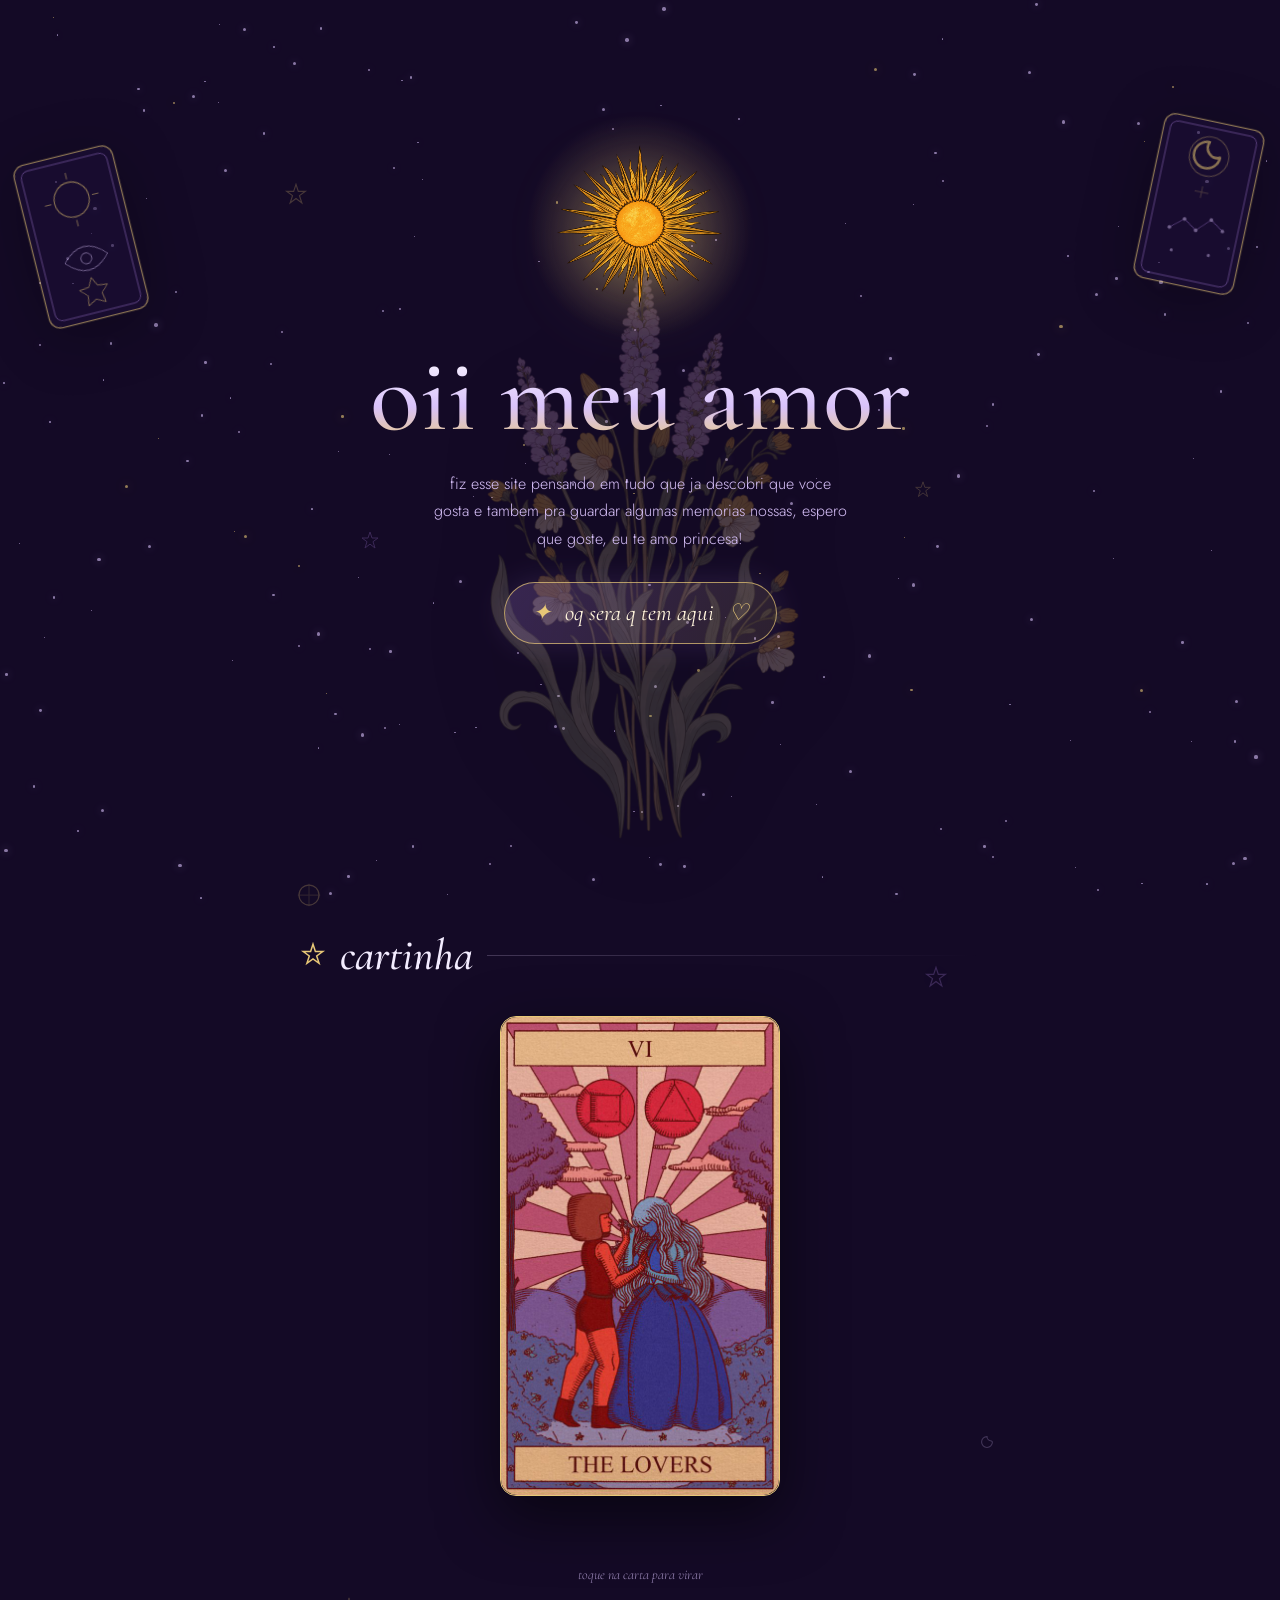
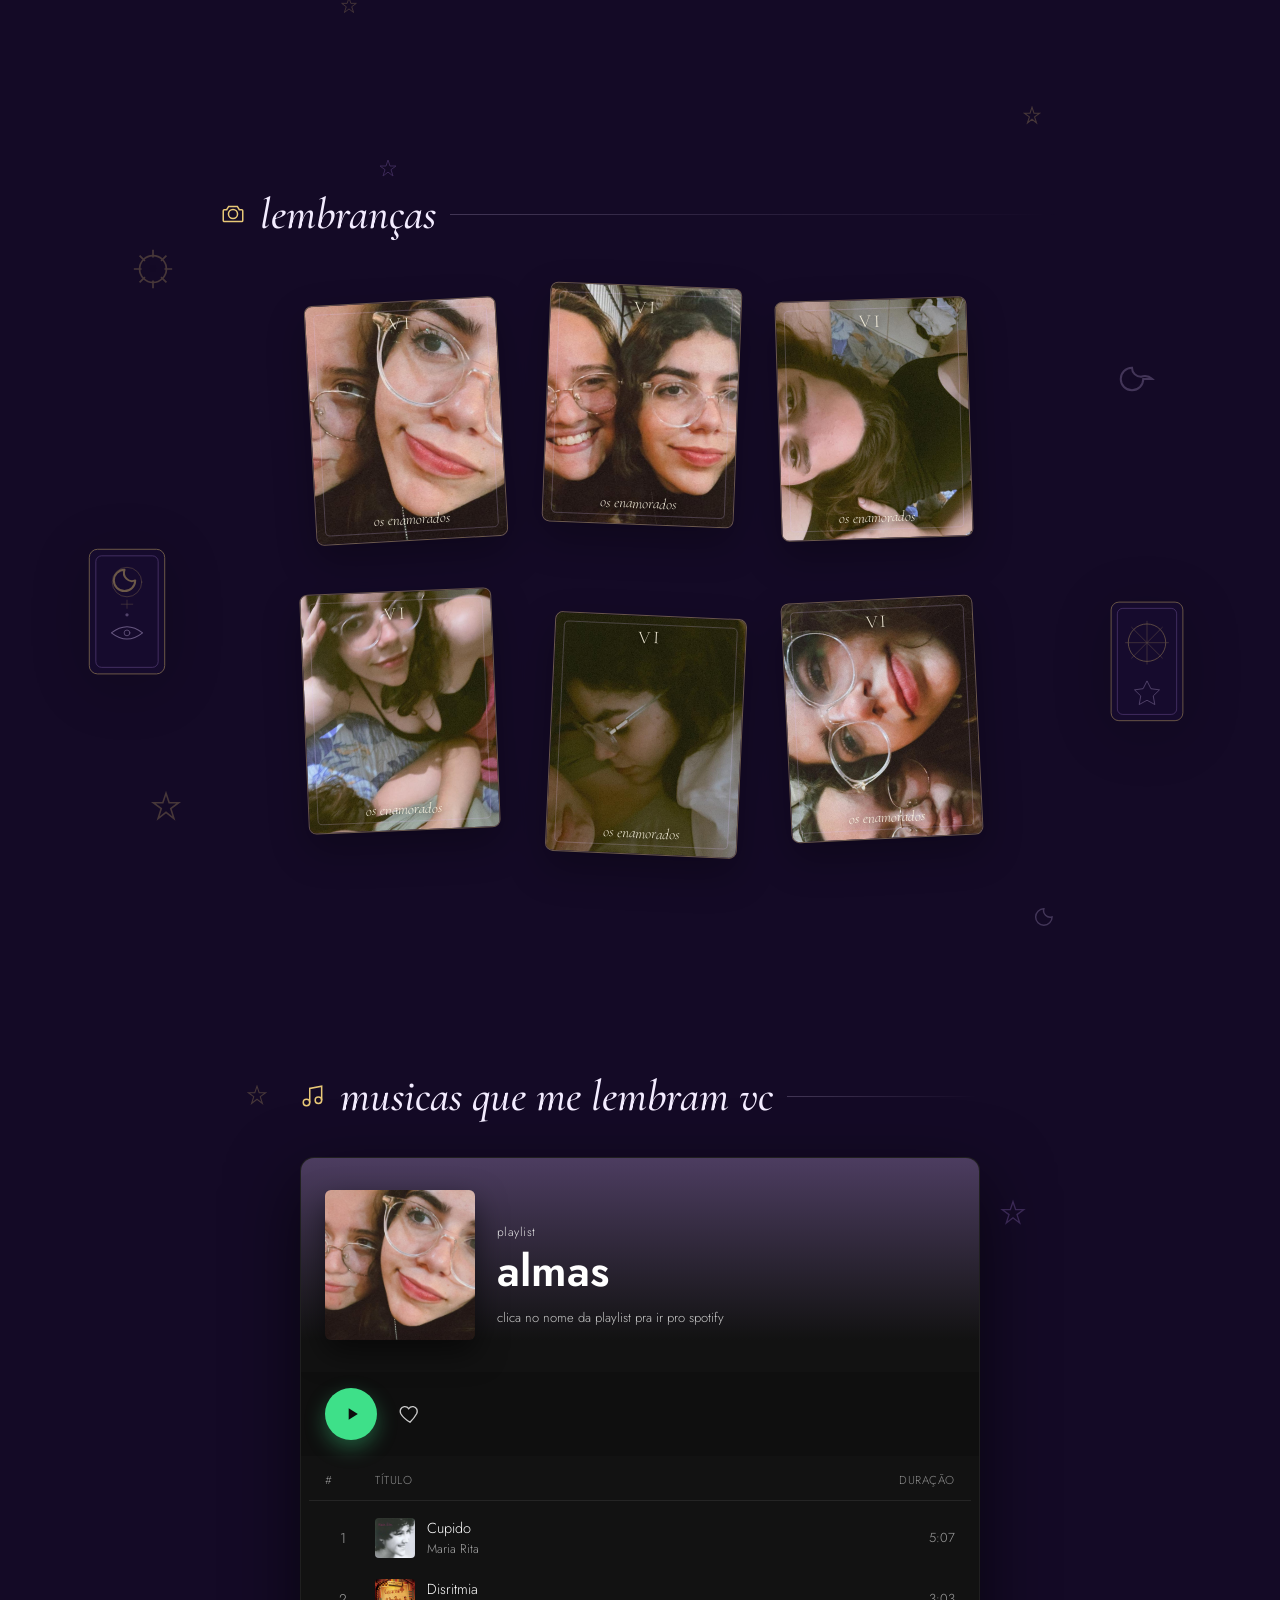
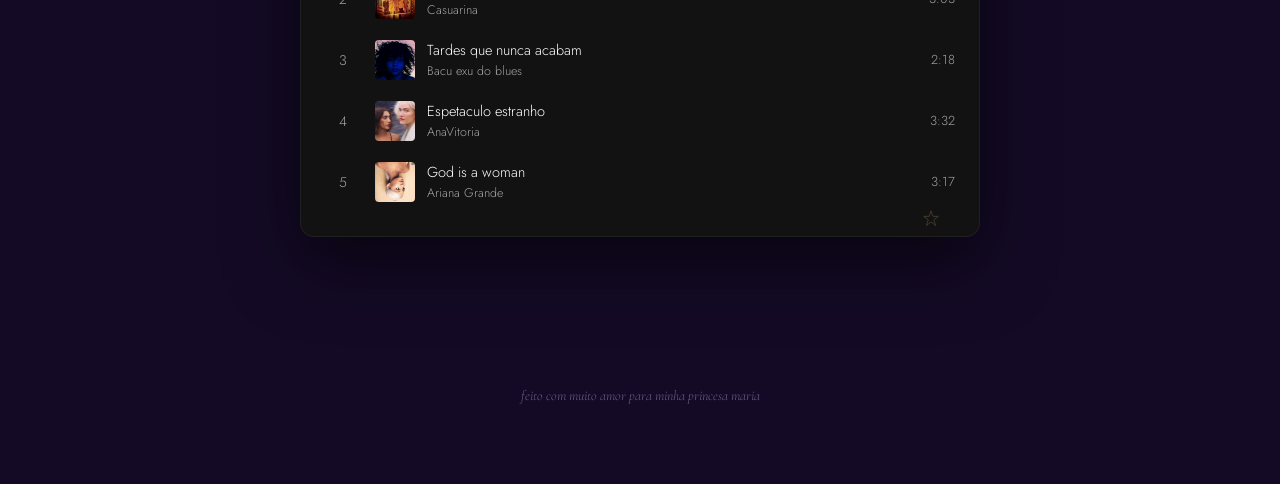
==== commit 3fe5bec5: "Update index.html" ====
--- a/index.html
+++ b/index.html
@@ -1195,7 +1195,7 @@
       playing = false; ready = false; stopFrames(); updatePlaybackButtons();
       video.pause();
       playButton.disabled = true; seek.disabled = true; restartButton.disabled = false;
-      setStatus('não consegui carregar a música', 'toque em recomeçar para tentar carregar a música de novo.');
+      setStatus('não consegui carregar a música', 'replay');
     }
     audio.addEventListener('loadedmetadata', () => {
       if (!valid()) return;
